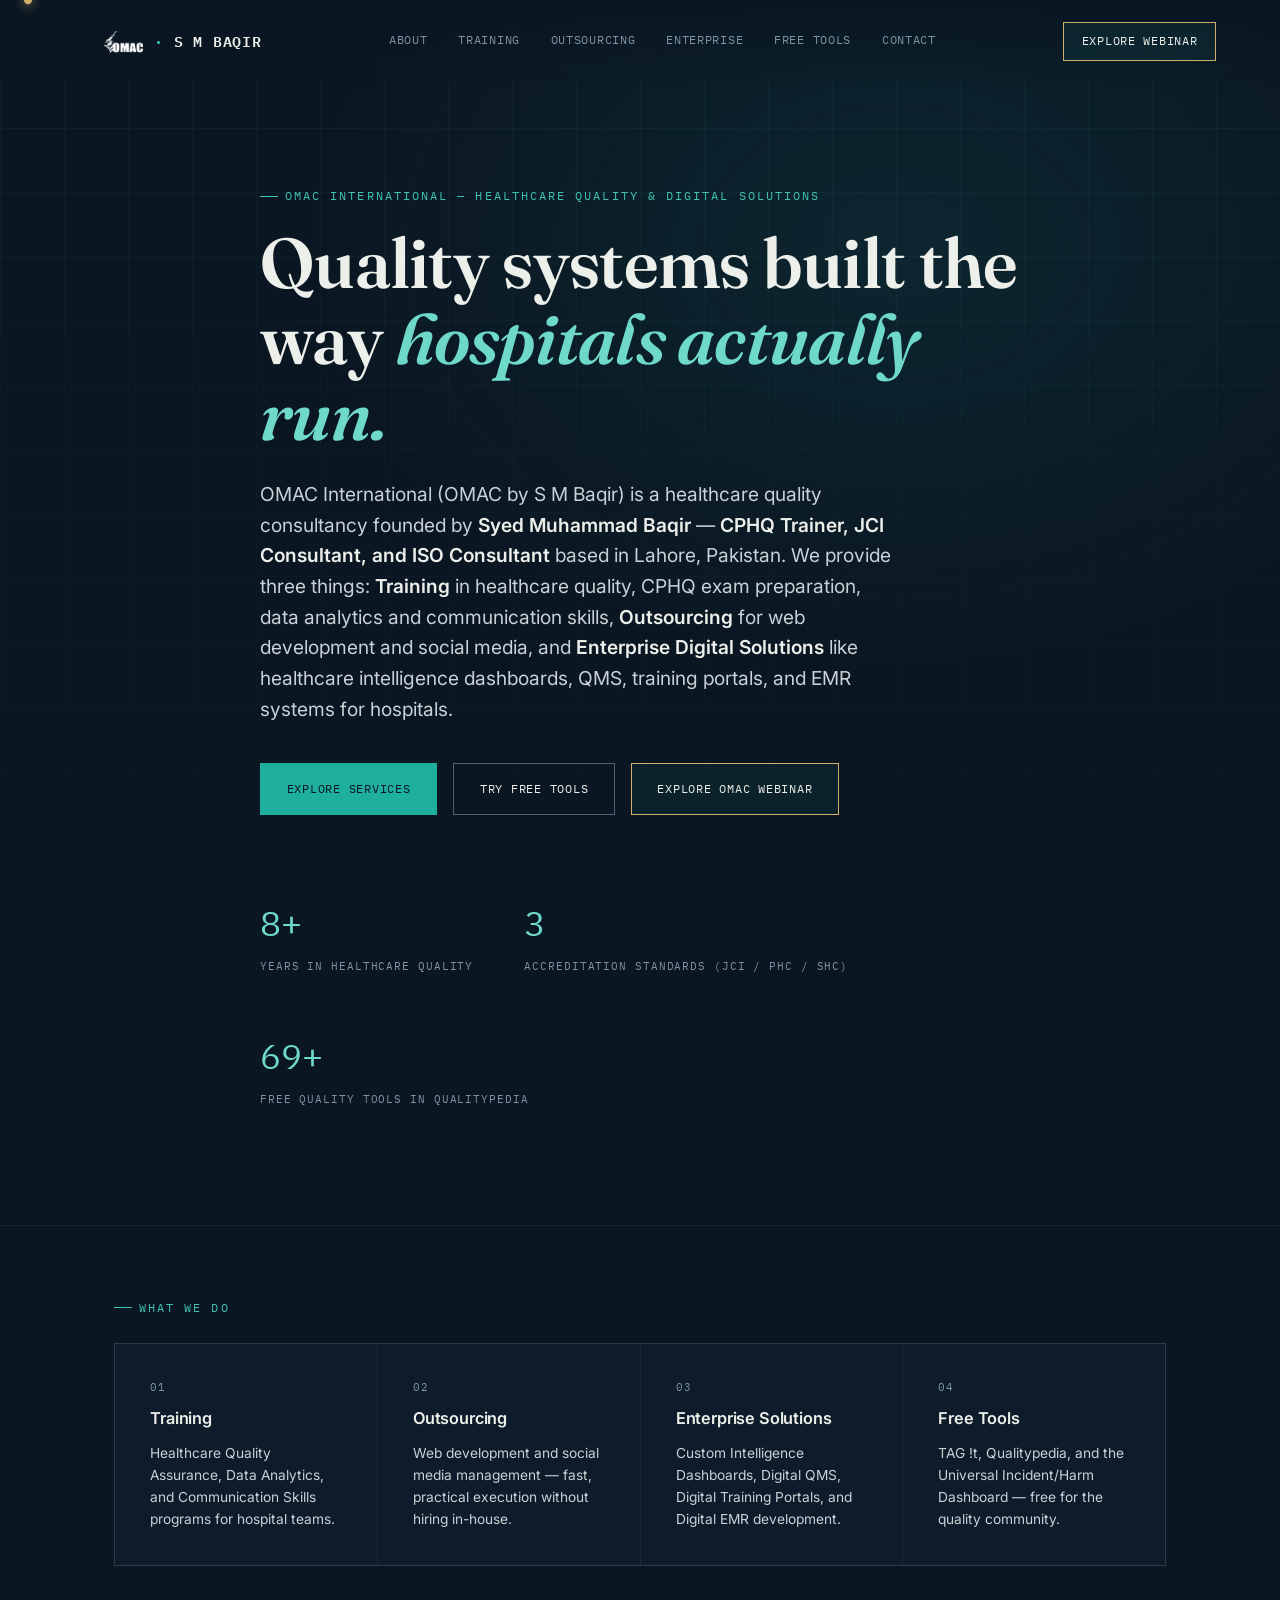
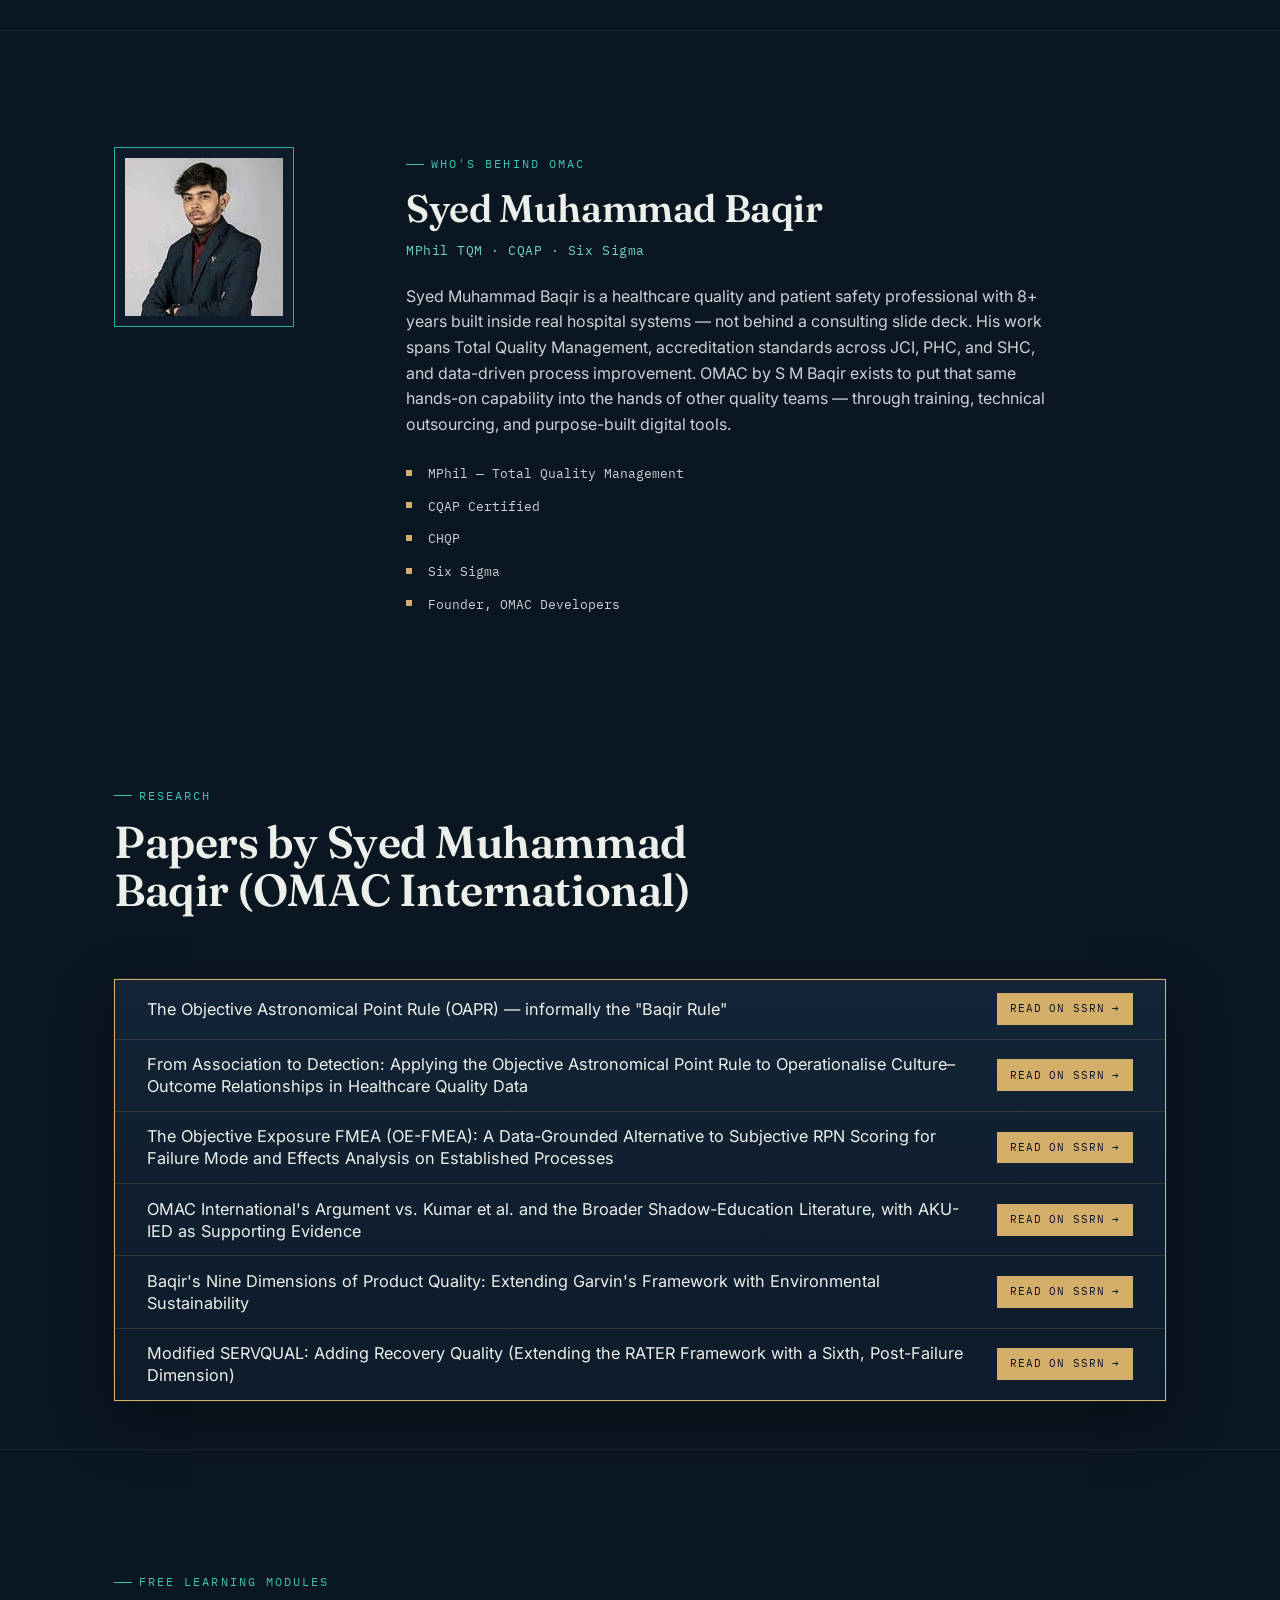
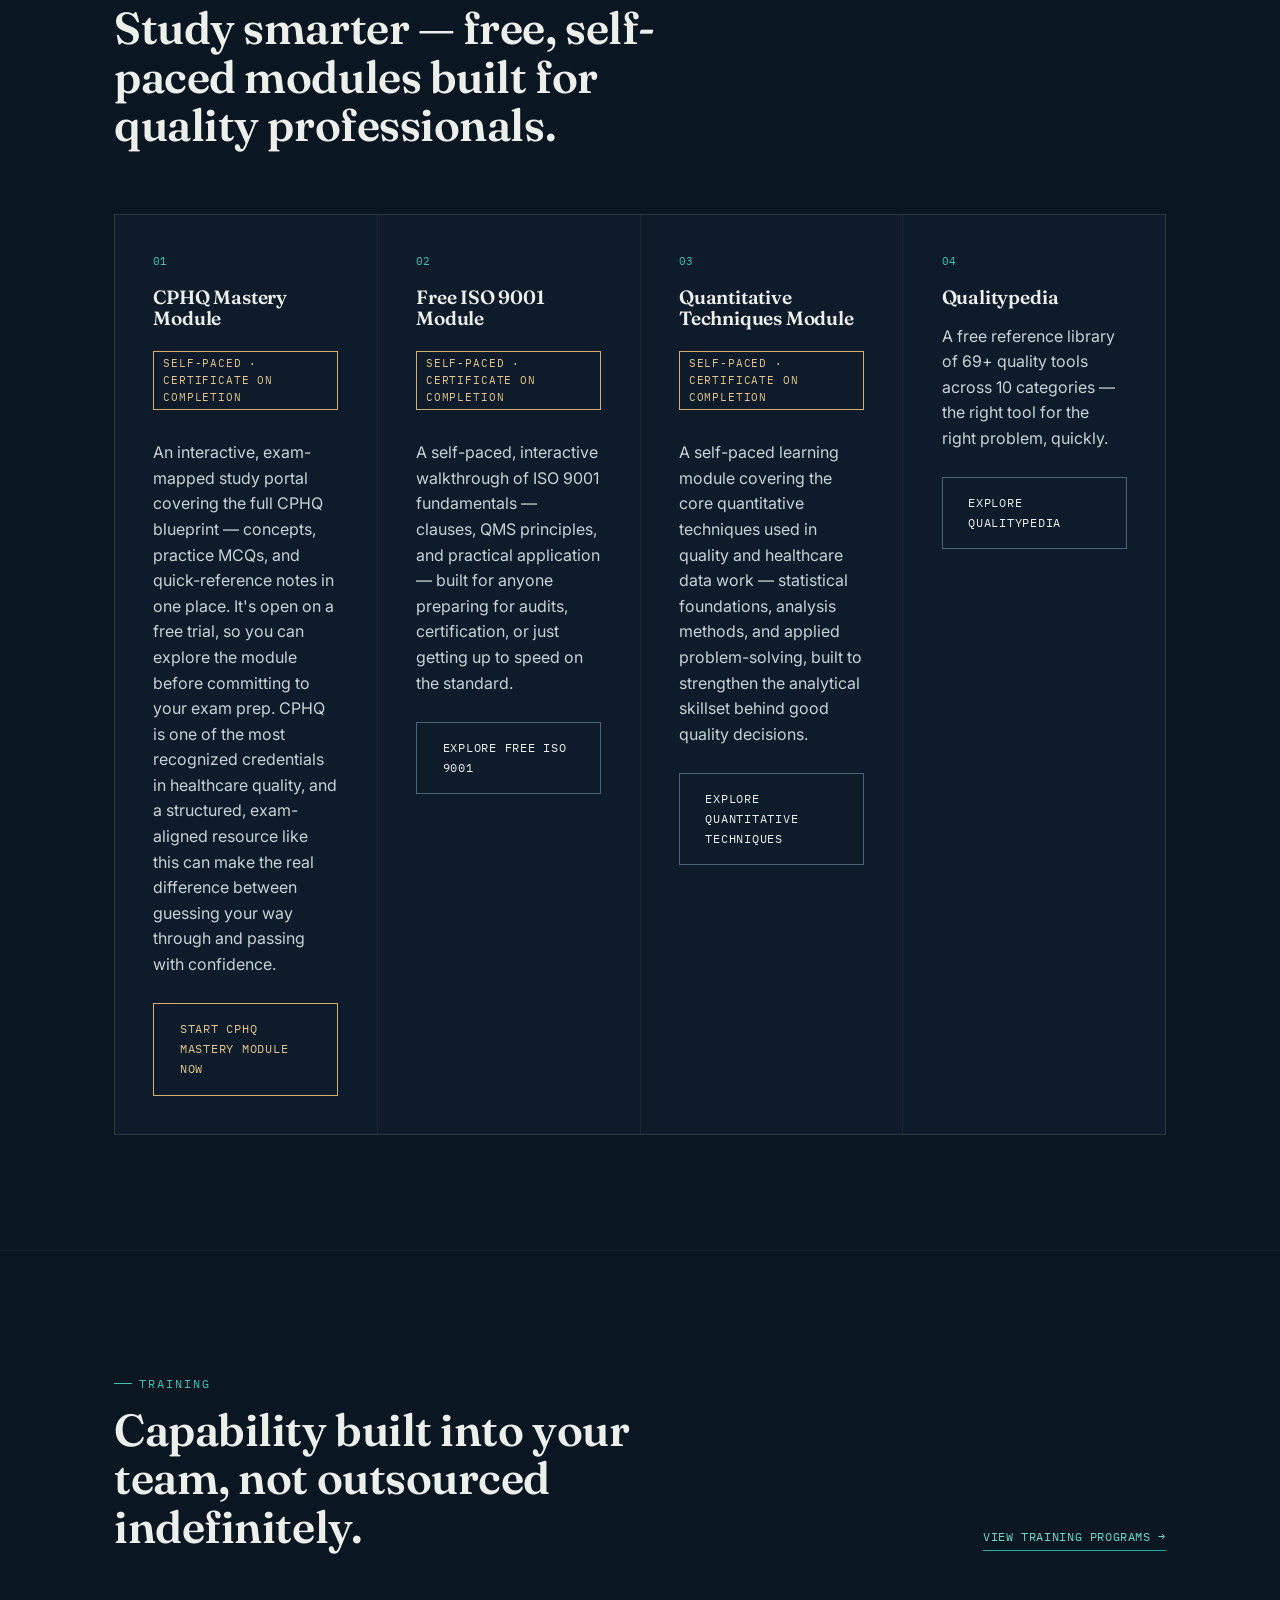
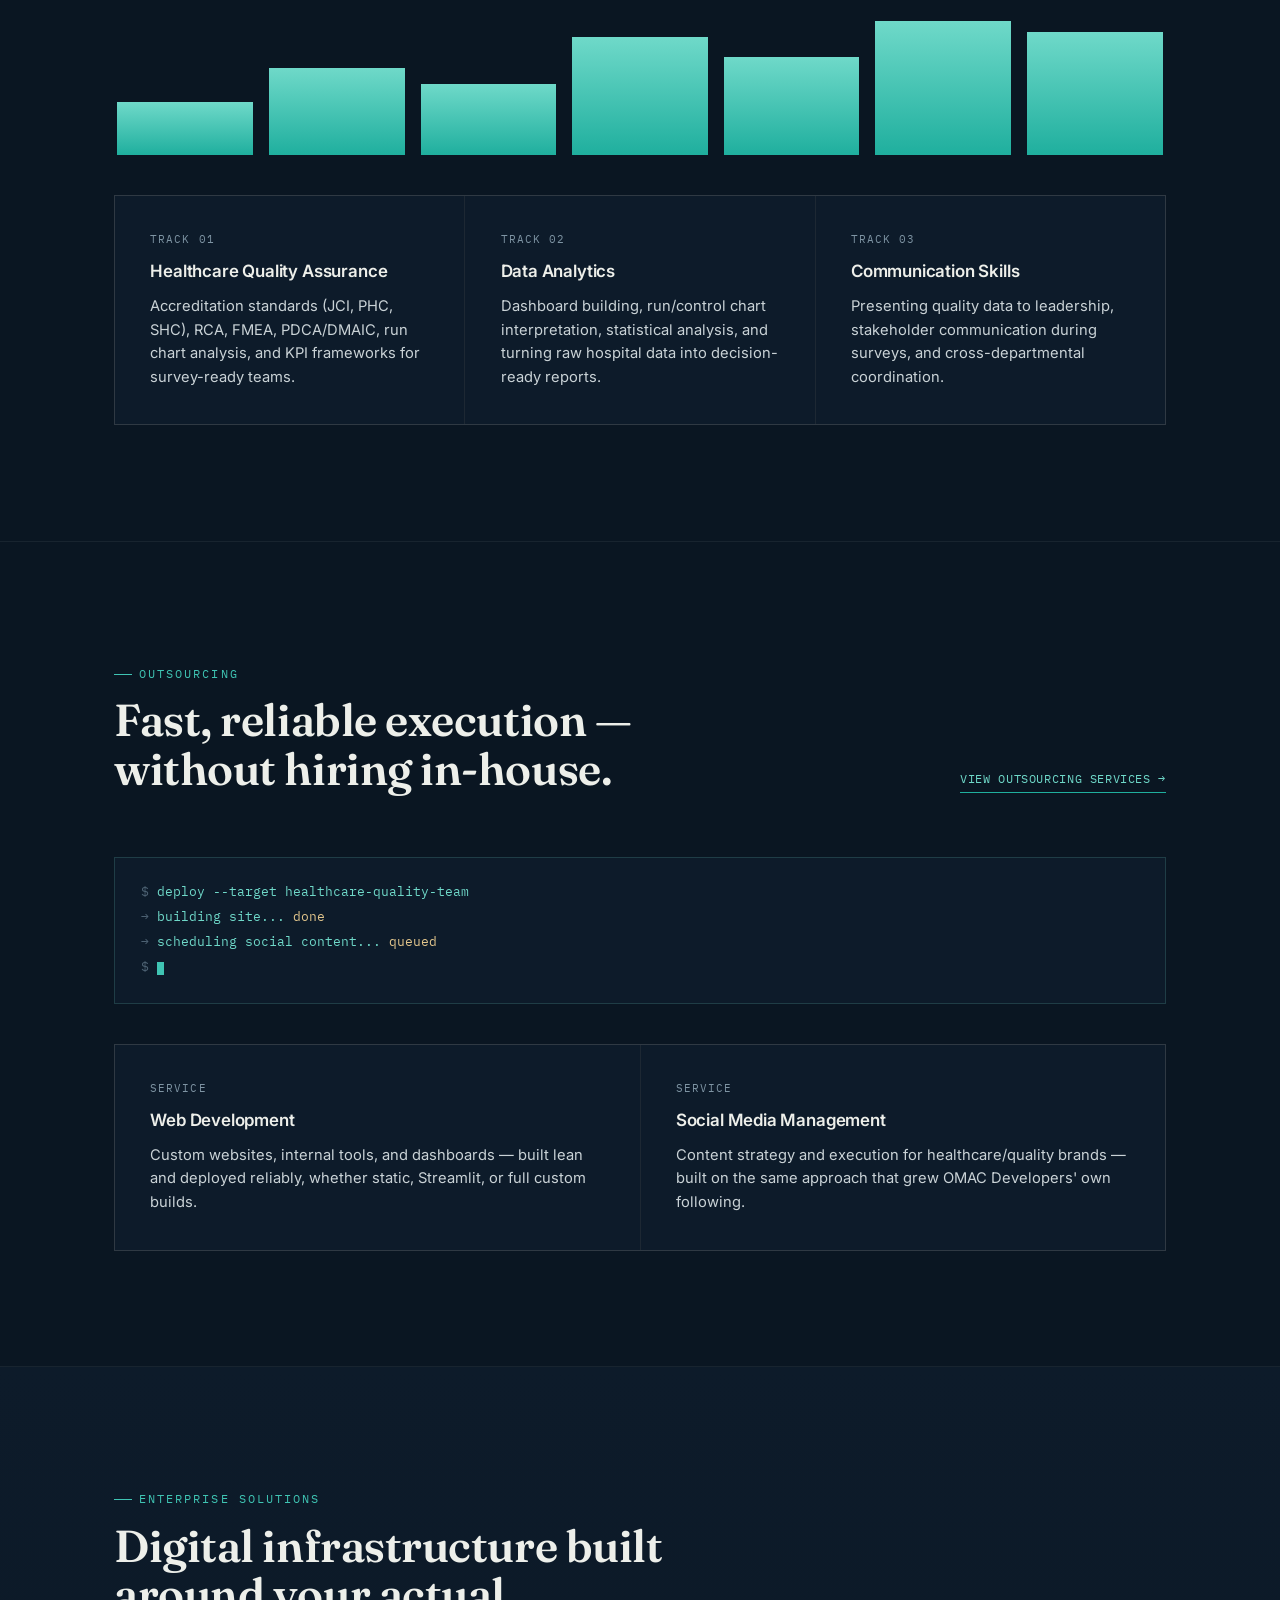
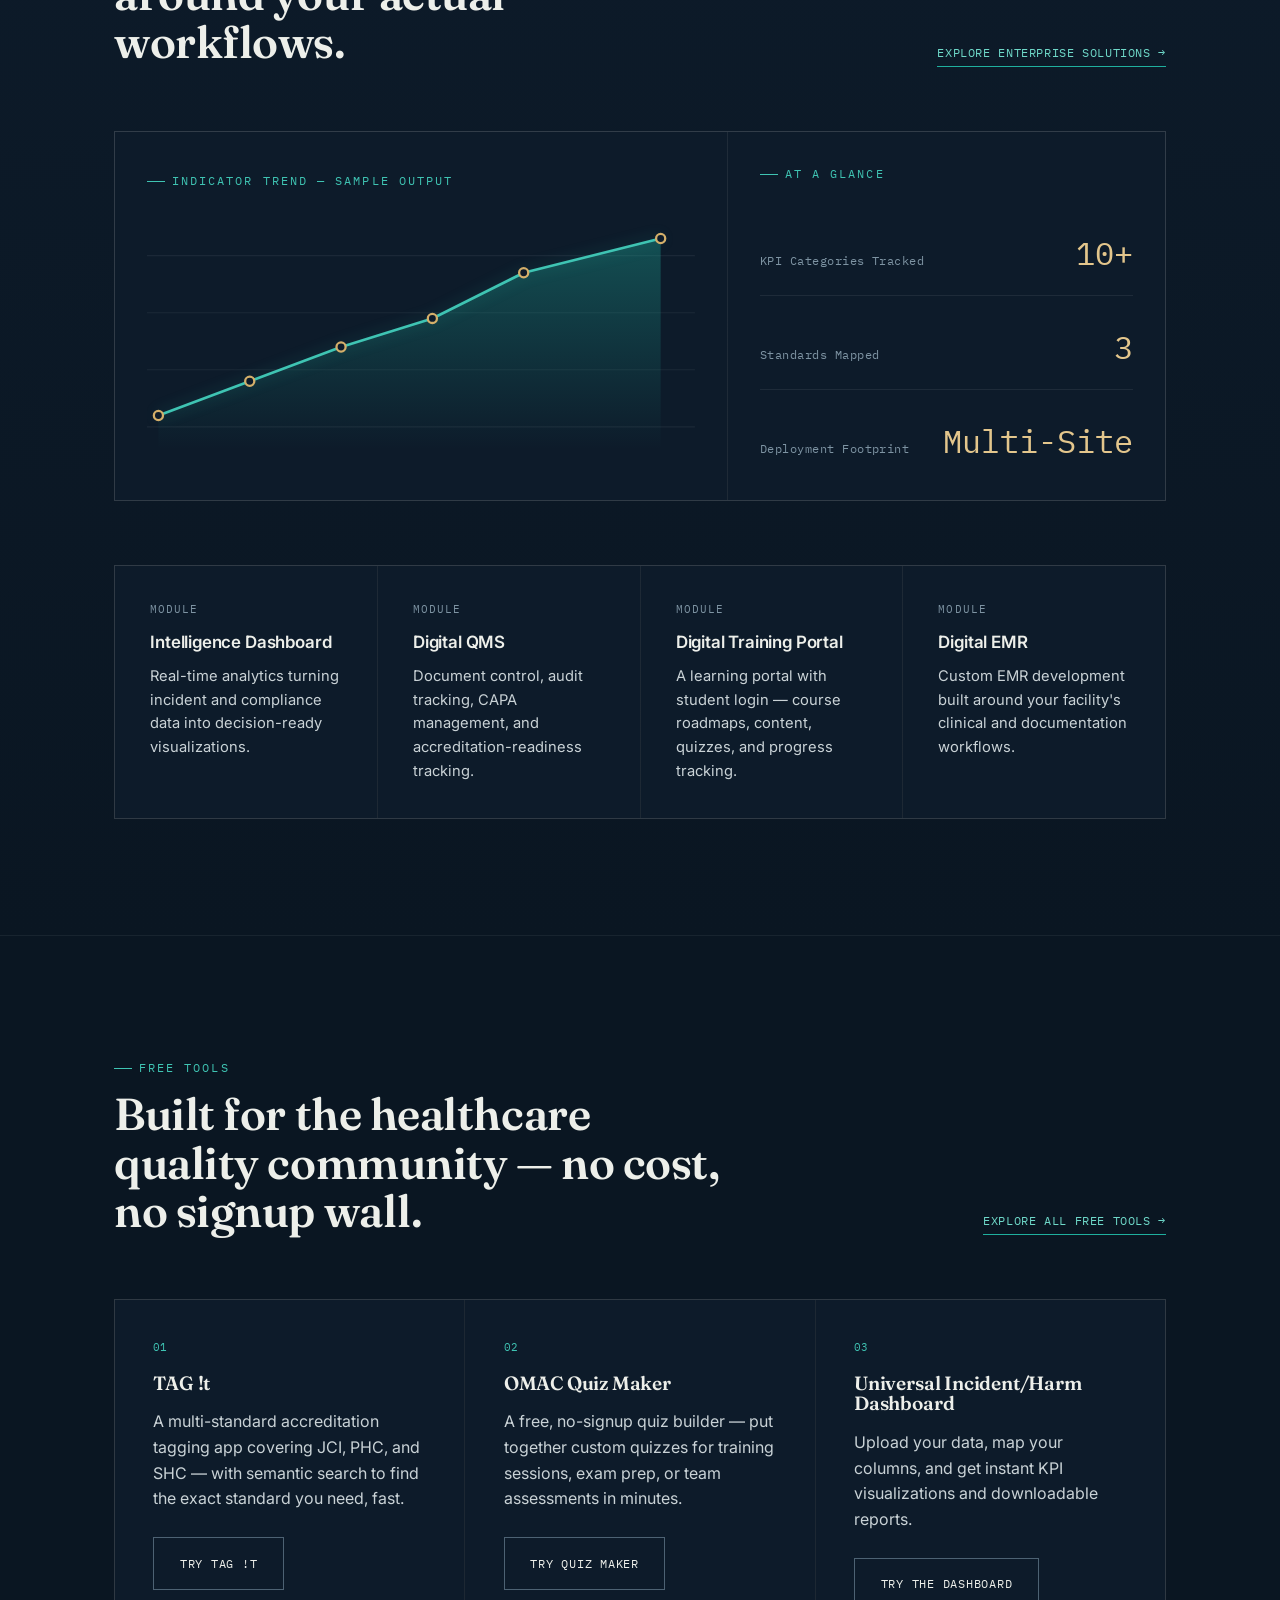
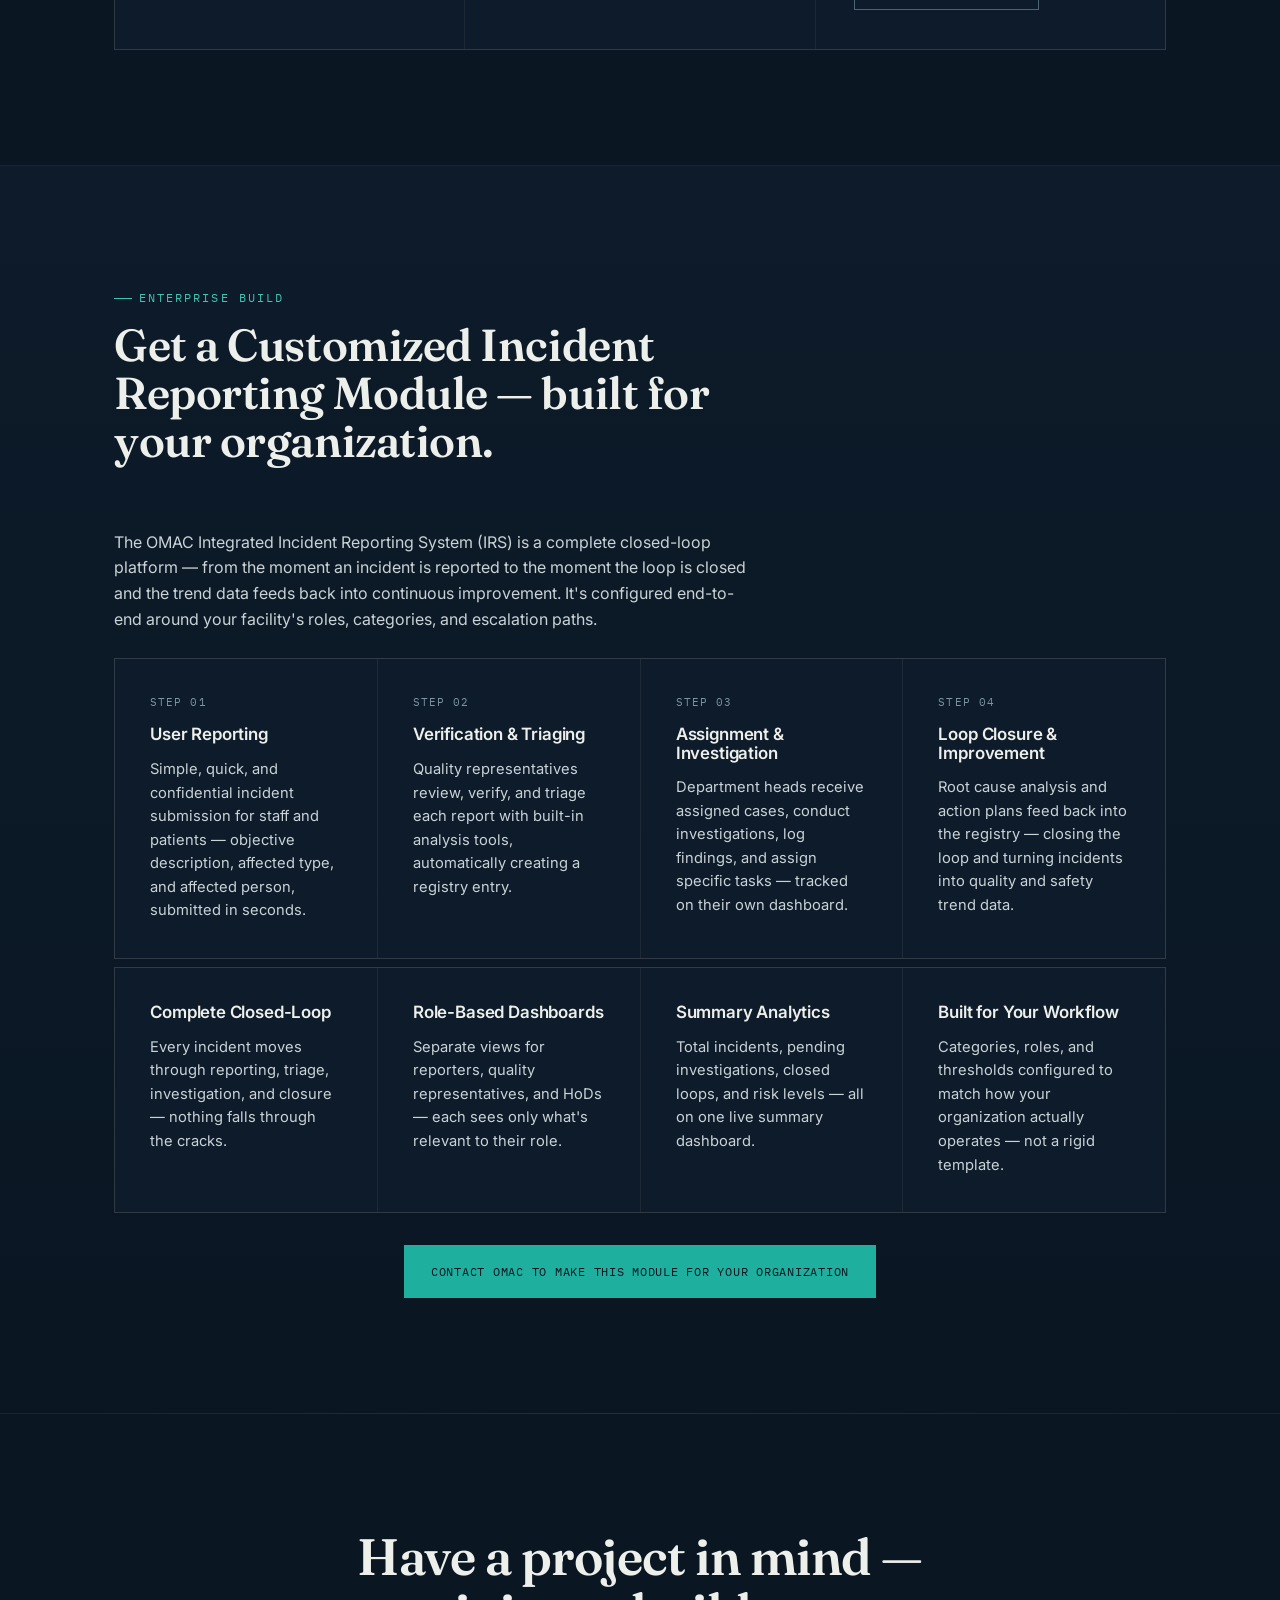
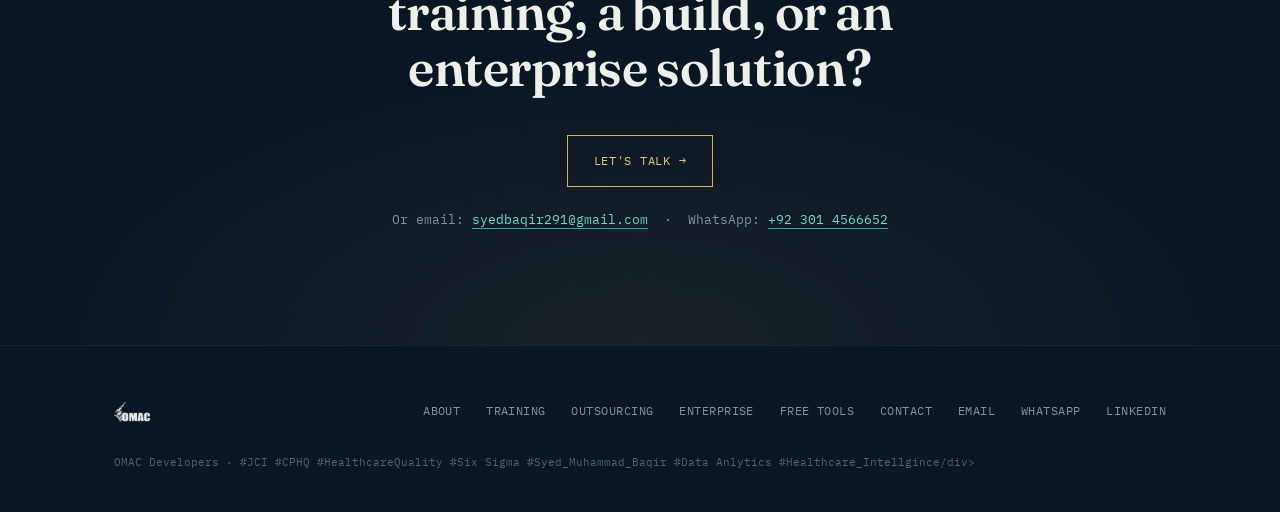
==== index.html @ 8089cbe7 "Update index.html" ====
<!DOCTYPE html>
<html lang="en">
<head>
<meta charset="UTF-8">
<meta name="viewport" content="width=device-width, initial-scale=1.0">
<meta name="google-site-verification" content="9HjMdCQ9c2Z-t8X8EDNnJsRTLXKoxswh-LZ-U27pYJo" />
<meta name="msvalidate.01" content="EC8A3DC12270B2D11F73D232D1E9F7B7" />
<title>S M Baqir | CPHQ Trainer, JCI &amp; ISO Consultant — OMAC</title>
<meta name="description" content="S M Baqir — CPHQ Trainer, JCI &amp; ISO Consultant based in Lahore, Pakistan. Founder of OMAC International: quality training, dashboards &amp; digital solutions.">
<meta name="keywords" content="S M Baqir, Syed Muhammad Baqir, Syed Muhammad Baqir Quality, Baqir, OMAC, OMAC International, OMAC International Pakistan, OMAC by S M Baqir, OMAC By Baqir, Quality guru Pakistan, healthcare intelligence, healthcare quality Pakistan, Total Quality Management, TQM, CQAP, CPHQ, CPHQ Trainer, CPHQ Trainer Pakistan, Six Sigma Black Belt, PIQC, JCI Consultant, JCI accreditation trainer, ISO Consultant, ISO 9001 consultant Pakistan, healthcare quality trainer, healthcare intelligence dashboard, quality consultant Lahore, OMAC Developers, Baqir's Rule, Baqir Rule, Objective Astronomical Point Rule, OAPR, Run Chart Astronomical Point Rule, Healthcare Quality Research Paper, Quality Improvement Invention, Statistical Process Control Innovation, Tukey IQR Boxplot Run Chart, SSRN Baqir, Healthcare Quality Researcher Pakistan">
<meta name="author" content="Syed Muhammad Baqir">
<link rel="canonical" href="https://syedbaqir291-debug.github.io/OMAC/">

<link rel="icon" type="image/png" sizes="32x32" href="assets/images/favicon-32.png">
<link rel="icon" type="image/png" sizes="16x16" href="assets/images/favicon-16.png">
<link rel="apple-touch-icon" sizes="180x180" href="assets/images/favicon-180.png">

<!-- Open Graph -->
<meta property="og:type" content="profile">
<meta property="og:title" content="S M Baqir | CPHQ Trainer, JCI & ISO Consultant — OMAC International Pakistan">
<meta property="og:description" content="Syed Muhammad Baqir — CPHQ Trainer, JCI Consultant, ISO Consultant. Founder of OMAC International / OMAC by S M Baqir. MPhil TQM, CQAP, Six Sigma Black Belt. Healthcare quality training, intelligence dashboards, outsourcing, and enterprise digital solutions.">
<meta property="og:url" content="https://syedbaqir291-debug.github.io/OMAC/">
<meta property="og:site_name" content="OMAC by S M Baqir">
<meta property="og:image" content="https://syedbaqir291-debug.github.io/OMAC/assets/images/og-cover.jpg">

<!-- Twitter -->
<meta name="twitter:card" content="summary_large_image">
<meta name="twitter:title" content="S M Baqir | CPHQ Trainer, JCI & ISO Consultant — OMAC International Pakistan">
<meta name="twitter:description" content="Syed Muhammad Baqir — CPHQ Trainer, JCI Consultant, ISO Consultant, MPhil TQM, CQAP, Six Sigma Black Belt.">
<meta name="twitter:image" content="https://syedbaqir291-debug.github.io/OMAC/assets/images/og-cover.jpg">

<link rel="preconnect" href="https://fonts.googleapis.com">
<link rel="preconnect" href="https://fonts.gstatic.com" crossorigin>
<link href="https://fonts.googleapis.com/css2?family=Fraunces:ital,opsz,wght@0,9..144,400;0,9..144,500;0,9..144,600;1,9..144,500&family=Inter:wght@400;500;600&family=IBM+Plex+Mono:wght@400;500;600&display=swap" rel="stylesheet">
<link rel="stylesheet" href="assets/css/style.css">

<style>
@keyframes omacBlink {
  0%, 100% { opacity: 1; box-shadow: 0 0 0 0 rgba(31,175,158,0.55); }
  50% { opacity: 0.6; box-shadow: 0 0 0 12px rgba(31,175,158,0); }
}
.btn-blink { animation: omacBlink 1.3s ease-in-out infinite; }

/* ---------- Nav Webinar CTA (glow + blink neon) ---------- */
.nav-cta-neon {
  position: relative;
  color: var(--paper-100);
  border: 1px solid var(--gold-400);
  background: rgba(31,175,158,0.08);
  animation: navNeonPulse 1.6s ease-in-out infinite;
}
@keyframes navNeonPulse {
  0%, 100% {
    box-shadow:
      0 0 4px rgba(111,217,201,0.8),
      0 0 10px rgba(63,196,179,0.7),
      0 0 20px rgba(31,175,158,0.55),
      0 0 34px rgba(31,175,158,0.35);
    opacity: 1;
    border-color: var(--gold-400);
  }
  50% {
    box-shadow:
      0 0 2px rgba(111,217,201,0.4),
      0 0 6px rgba(63,196,179,0.35),
      0 0 12px rgba(31,175,158,0.25),
      0 0 18px rgba(31,175,158,0.15);
    opacity: 0.75;
    border-color: var(--gold-300);
  }
}

/* ---------- Research Paper box ---------- */
.research-panel {
  padding: clamp(2rem, 4vw, 3rem) 0;
}
.research-grid {
  display: grid;
  grid-template-columns: repeat(2, 1fr);
  gap: clamp(1.2rem, 3vw, 2rem);
  align-items: stretch;
}
@media (max-width: 860px) {
  .research-grid {
    grid-template-columns: 1fr;
  }
}
.research-box {
  position: relative;
  border: 1px solid var(--gold-400);
  background: linear-gradient(180deg, var(--navy-800), var(--navy-900));
  padding: clamp(1.8rem, 4vw, 2.8rem);
  box-shadow: 0 0 0 1px rgba(212,175,106,0.08), 0 20px 50px rgba(0,0,0,0.35);
  display: flex;
  flex-direction: column;
}
.research-box .btn {
  margin-top: auto;
  align-self: flex-start;
}
.research-tag {
  display: inline-block;
  font-family: var(--font-mono);
  font-size: 0.68rem;
  letter-spacing: 0.12em;
  text-transform: uppercase;
  color: var(--navy-950);
  background: var(--gold-400);
  padding: 0.3rem 0.7rem;
  margin-bottom: 1rem;
}
.research-heading {
  font-family: var(--font-display);
  font-size: clamp(1.25rem, 2.6vw, 1.65rem);
  color: var(--paper-100);
  margin-bottom: 0.6rem;
  animation: neonFlicker 3.6s ease-in-out infinite;
  text-shadow:
    0 0 4px rgba(111,217,201,0.75),
    0 0 11px rgba(63,196,179,0.65),
    0 0 22px rgba(31,175,158,0.5),
    0 0 40px rgba(31,175,158,0.3);
}
@keyframes neonFlicker {
  0%, 100% {
    text-shadow:
      0 0 4px rgba(111,217,201,0.75),
      0 0 11px rgba(63,196,179,0.65),
      0 0 22px rgba(31,175,158,0.5),
      0 0 40px rgba(31,175,158,0.3);
  }
  50% {
    text-shadow:
      0 0 6px rgba(111,217,201,0.95),
      0 0 16px rgba(63,196,179,0.85),
      0 0 30px rgba(31,175,158,0.65),
      0 0 55px rgba(31,175,158,0.4);
  }
}
.research-paper-title {
  font-size: clamp(1.05rem, 2.2vw, 1.3rem);
  color: var(--gold-300);
  margin-bottom: 0.3rem;
}
.research-paper-subtitle {
  font-family: var(--font-mono);
  font-size: 0.78rem;
  color: var(--slate-400);
  letter-spacing: 0.03em;
  margin-bottom: 1rem;
}
.research-abstract {
  max-width: 720px;
  margin-bottom: 1.6rem;
  color: var(--paper-200);
}
@keyframes pulseGold {
  0%, 100% { box-shadow: 0 0 0 0 rgba(212,175,106,0.55); }
  50% { box-shadow: 0 0 0 16px rgba(212,175,106,0); }
}
.btn-pulse-slow { animation: pulseGold 2.6s ease-in-out infinite; }

/* ---------- Compact paper list (title + link only) ---------- */
.paper-list-wrap {
  border: 1px solid var(--gold-400);
  background: linear-gradient(180deg, var(--navy-800), var(--navy-900));
  box-shadow: 0 0 0 1px rgba(212,175,106,0.08), 0 20px 50px rgba(0,0,0,0.35);
}
.paper-list-item {
  display: flex;
  align-items: center;
  justify-content: space-between;
  gap: 1rem;
  padding: 0.85rem clamp(1.2rem, 3vw, 2rem);
  border-bottom: 1px solid rgba(212,175,106,0.18);
}
.paper-list-item:last-child {
  border-bottom: none;
}
.paper-list-title {
  font-size: clamp(0.92rem, 1.6vw, 1.02rem);
  color: var(--paper-100);
  line-height: 1.35;
  margin: 0;
}
.paper-list-link {
  flex: none;
  font-family: var(--font-mono);
  font-size: 0.68rem;
  letter-spacing: 0.08em;
  text-transform: uppercase;
  color: var(--navy-950);
  background: var(--gold-400);
  padding: 0.45rem 0.8rem;
  white-space: nowrap;
  text-decoration: none;
  transition: opacity 0.15s ease;
}
.paper-list-link:hover {
  opacity: 0.85;
}
@media (max-width: 560px) {
  .paper-list-item {
    flex-direction: column;
    align-items: flex-start;
    gap: 0.6rem;
  }
  .paper-list-link {
    align-self: flex-start;
  }
}

/* ---------- Module completion badge ---------- */
.module-badge {
  display: inline-block;
  font-family: var(--font-mono);
  font-size: 0.66rem;
  letter-spacing: 0.08em;
  text-transform: uppercase;
  color: var(--gold-300);
  border: 1px solid var(--gold-400);
  padding: 0.2rem 0.55rem;
  margin: 0.4rem 0 0.9rem;
}
</style>

<script type="application/ld+json">
{
  "@context": "https://schema.org",
  "@graph": [
    {
      "@type": "Person",
      "@id": "https://syedbaqir291-debug.github.io/OMAC/#person",
      "name": "Syed Muhammad Baqir",
      "alternateName": ["S M Baqir", "S.M. Baqir", "SM Baqir", "Baqir"],
      "jobTitle": ["Founder, OMAC International", "CPHQ Trainer", "JCI Consultant", "ISO Consultant", "Quality and Patient Safety Coordinator"],
      "description": "CPHQ Trainer, JCI Consultant and ISO Consultant — healthcare quality and patient safety professional based in Lahore, Pakistan. MPhil TQM, CQAP, Six Sigma Black Belt. Founder of OMAC International.",
      "image": "https://syedbaqir291-debug.github.io/OMAC/assets/images/baqir-headshot.jpg",
      "url": "https://syedbaqir291-debug.github.io/OMAC/",
      "alumniOf": {
        "@type": "EducationalOrganization",
        "name": "PIQC Institute of Quality"
      },
      "knowsAbout": ["Total Quality Management", "Healthcare Quality Assurance", "Six Sigma", "CPHQ", "JCI Accreditation", "ISO 9001", "Patient Safety", "Healthcare Data Analytics", "Healthcare Intelligence Dashboards", "Healthcare Quality Training", "Quality Guru Pakistan"],
      "hasCredential": [
        { "@type": "EducationalOccupationalCredential", "name": "MPhil Total Quality Management" },
        { "@type": "EducationalOccupationalCredential", "name": "Certified Quality Assurance Professional (CQAP)" },
        { "@type": "EducationalOccupationalCredential", "name": "Six Sigma Black Belt" },
        { "@type": "EducationalOccupationalCredential", "name": "Certified Professional in Healthcare Quality (CPHQ)" }
      ],
      "sameAs": [
        "https://pk.linkedin.com/in/syed-muhammad-baqir-7b822418a",
        "https://github.com/syedbaqir291-debug",
        "https://syedbaqir291-debug.github.io/OMAC/"
      ]
    },
    {
      "@type": "ProfessionalService",
      "@id": "https://syedbaqir291-debug.github.io/OMAC/#organization",
      "name": "OMAC International",
      "alternateName": ["OMAC by S M Baqir", "OMAC by Baqir", "OMAC Developers", "OMAC Analytics"],
      "founder": { "@id": "https://syedbaqir291-debug.github.io/OMAC/#person" },
      "areaServed": "Worldwide",
      "address": {
        "@type": "PostalAddress",
        "addressLocality": "Lahore",
        "addressCountry": "PK"
      },
      "url": "https://syedbaqir291-debug.github.io/OMAC/",
      "description": "OMAC International — healthcare quality assurance training (CPHQ, JCI, ISO), data analytics and communication skills training, web development and social media outsourcing, and enterprise digital solutions for healthcare organizations. Based in Lahore, Pakistan.",
      "serviceType": ["Healthcare Quality Training", "CPHQ Exam Preparation", "JCI Accreditation Consulting", "ISO 9001 Consulting", "Data Analytics Training", "Web Development", "Social Media Management", "Healthcare Digital Solutions", "Healthcare Intelligence Dashboards"]
    },
    {
      "@type": "ScholarlyArticle",
      "@id": "https://syedbaqir291-debug.github.io/OMAC/#oapr-paper",
      "headline": "The Objective Astronomical Point Rule (OAPR): A Boxplot-Based Criterion for Astronomical Point Detection in Run Charts",
      "alternateName": ["Baqir's Rule", "Baqir Rule", "OAPR"],
      "author": { "@id": "https://syedbaqir291-debug.github.io/OMAC/#person" },
      "creator": { "@id": "https://syedbaqir291-debug.github.io/OMAC/#person" },
      "publisher": { "@id": "https://syedbaqir291-debug.github.io/OMAC/#organization" },
      "about": ["Run Chart Analysis", "Statistical Process Control", "Healthcare Quality Improvement", "Astronomical Data Point Rule", "Tukey IQR Method", "Boxplot Outlier Detection"],
      "keywords": "Baqir's Rule, Objective Astronomical Point Rule, OAPR, run chart, astronomical point, boxplot, Tukey IQR, statistical process control, healthcare quality improvement",
      "url": "https://papers.ssrn.com/sol3/papers.cfm?abstract_id=7117822",
      "sameAs": "https://papers.ssrn.com/sol3/papers.cfm?abstract_id=7117822",
      "isPartOf": { "@type": "Periodical", "name": "SSRN Electronic Journal" }
    }
  ]
}
</script>
</head>
<body>

<div class="vital-line-wrap" aria-hidden="true">
  <svg viewBox="0 0 56 840" preserveAspectRatio="none">
    <path id="vitalPath" d="M28,0 L28,40 L20,55 L36,70 L24,85 L28,100 L28,140
      L28,180 L20,195 L36,210 L24,225 L28,240 L28,280
      L28,320 L20,335 L36,350 L24,365 L28,380 L28,420
      L28,460 L20,475 L36,490 L24,505 L28,520 L28,560
      L28,600 L20,615 L36,630 L24,645 L28,660 L28,700
      L28,740 L20,755 L36,770 L24,785 L28,800 L28,840" />
    <circle id="vitalDot" class="vital-dot" r="4" cx="28" cy="0"></circle>
  </svg>
</div>

<header class="nav">
  <a href="#home" class="nav-logo">
    <img src="assets/images/logo-light.png" alt="OMAC by S M Baqir" class="nav-logo-img">
    <span class="nav-logo-divider">·</span>
    <span>S M BAQIR</span>
  </a>
  <nav class="nav-links" id="navLinks">
    <a href="#about-teaser">About</a>
    <a href="#training">Training</a>
    <a href="#outsourcing">Outsourcing</a>
    <a href="#enterprise">Enterprise</a>
    <a href="#free-tools">Free Tools</a>
    <a href="#contact-teaser">Contact</a>
  </nav>
  <button class="nav-toggle" aria-label="Toggle navigation">MENU</button>
  <a href="https://omac-webinar.vercel.app/" target="_blank" rel="noopener" class="nav-cta nav-cta-neon">Explore Webinar</a>
</header>

<main>

  <!-- ============ HERO ============ -->
  <section class="hero" id="home" data-blip>
    <div class="hero-grid" aria-hidden="true"></div>
    <div class="wrap">
      <div class="hero-content">
        <span class="eyebrow" id="omac" style="scroll-margin-top: 90px;" data-reveal>OMAC International — Healthcare Quality &amp; Digital Solutions</span>
        <h1 data-reveal data-reveal-delay="1">Quality systems built the way <em>hospitals actually run.</em></h1>
        <p class="hero-sub" data-reveal data-reveal-delay="2">OMAC International (OMAC by S M Baqir) is a healthcare quality consultancy founded by <strong>Syed Muhammad Baqir</strong> — <strong>CPHQ Trainer, JCI Consultant, and ISO Consultant</strong> based in Lahore, Pakistan. We provide three things: <strong>Training</strong> in healthcare quality, CPHQ exam preparation, data analytics and communication skills, <strong>Outsourcing</strong> for web development and social media, and <strong>Enterprise Digital Solutions</strong> like healthcare intelligence dashboards, QMS, training portals, and EMR systems for hospitals.</p>
        <div class="hero-actions" id="webinar" style="scroll-margin-top: 90px;" data-reveal data-reveal-delay="3">
          <a href="#training" class="btn btn-primary">Explore Services</a>
          <a href="#free-tools" class="btn btn-ghost">Try Free Tools</a>
          <a href="https://omac-webinar.vercel.app/" target="_blank" rel="noopener" class="btn btn-gold nav-cta-neon">Explore OMAC Webinar</a>
        </div>

        <div class="hero-stats">
          <div class="hero-stat">
            <span class="num"><span data-count="8" data-suffix="+">0</span></span>
            <span class="label">Years in Healthcare Quality</span>
          </div>
          <div class="hero-stat">
            <span class="num"><span data-count="3" data-suffix="">0</span></span>
            <span class="label">Accreditation Standards (JCI / PHC / SHC)</span>
          </div>
          <div class="hero-stat">
            <span class="num"><span data-count="69" data-suffix="+">0</span></span>
            <span class="label">Free Quality Tools in Qualitypedia</span>
          </div>
        </div>
      </div>
    </div>
  </section>

  <!-- ============ SERVICES SNAPSHOT ============ -->
  <section class="snapshot-panel" id="snapshot" data-blip>
    <div class="wrap">
      <span class="eyebrow" data-reveal>What We Do</span>
      <div class="card-grid cols-4" data-reveal data-reveal-delay="1">
        <div class="lab-card">
          <span class="tag">01</span>
          <h3>Training</h3>
          <p>Healthcare Quality Assurance, Data Analytics, and Communication Skills programs for hospital teams.</p>
        </div>
        <div class="lab-card">
          <span class="tag">02</span>
          <h3>Outsourcing</h3>
          <p>Web development and social media management — fast, practical execution without hiring in-house.</p>
        </div>
        <div class="lab-card">
          <span class="tag">03</span>
          <h3>Enterprise Solutions</h3>
          <p>Custom Intelligence Dashboards, Digital QMS, Digital Training Portals, and Digital EMR development.</p>
        </div>
        <div class="lab-card">
          <span class="tag">04</span>
          <h3>Free Tools</h3>
          <p>TAG !t, Qualitypedia, and the Universal Incident/Harm Dashboard — free for the quality community.</p>
        </div>
      </div>
    </div>
  </section>

  <!-- ============ ABOUT ============ -->
  <section class="intro-panel" id="about-teaser" data-blip>
    <div class="wrap about-grid">
      <div class="about-photo" data-reveal>
        <img src="assets/images/baqir-headshot.jpg" alt="Syed Muhammad Baqir, Founder of OMAC by S M Baqir" width="199" height="199" loading="lazy">
      </div>
      <div class="about-copy" data-reveal data-reveal-delay="1">
        <span class="eyebrow">Who's Behind OMAC</span>
        <h2 id="syed-muhammad-baqir" style="scroll-margin-top: 90px;">Syed Muhammad Baqir</h2>
        <p class="credentials-line">MPhil TQM · CQAP · Six Sigma</p>
        <p class="about-bio">Syed Muhammad Baqir is a healthcare quality and patient safety professional with 8+ years built inside real hospital systems — not behind a consulting slide deck. His work spans Total Quality Management, accreditation standards across JCI, PHC, and SHC, and data-driven process improvement. OMAC by S M Baqir exists to put that same hands-on capability into the hands of other quality teams — through training, technical outsourcing, and purpose-built digital tools.</p>
        <ul class="credential-list">
          <li>MPhil — Total Quality Management</li>
          <li>CQAP Certified</li>
          <li>CHQP </li>
          <li>Six Sigma</li>
          <li>Founder, OMAC Developers</li>
        </ul>
      </div>
    </div>
  </section>

  <!-- ============ RECENT RESEARCH PAPER ============ -->
  <section class="research-panel" id="research" data-blip>
    <div class="wrap">
      <div class="panel-head" data-reveal>
        <div>
          <span class="eyebrow">Research</span>
          <h2>Papers by Syed Muhammad Baqir (OMAC International)</h2>
        </div>
      </div>

      <div class="paper-list-wrap" data-reveal>
        <div class="paper-list-item">
          <p class="paper-list-title">The Objective Astronomical Point Rule (OAPR) — informally the "Baqir Rule"</p>
          <a href="https://papers.ssrn.com/sol3/papers.cfm?abstract_id=7117822" target="_blank" rel="noopener" class="paper-list-link">Read on SSRN →</a>
        </div>
        <div class="paper-list-item">
          <p class="paper-list-title">From Association to Detection: Applying the Objective Astronomical Point Rule to Operationalise Culture–Outcome Relationships in Healthcare Quality Data</p>
          <a href="https://papers.ssrn.com/sol3/papers.cfm?abstract_id=7196979" target="_blank" rel="noopener" class="paper-list-link">Read on SSRN →</a>
        </div>
        <div class="paper-list-item">
          <p class="paper-list-title">The Objective Exposure FMEA (OE-FMEA): A Data-Grounded Alternative to Subjective RPN Scoring for Failure Mode and Effects Analysis on Established Processes</p>
          <a href="https://papers.ssrn.com/sol3/papers.cfm?abstract_id=7171621" target="_blank" rel="noopener" class="paper-list-link">Read on SSRN →</a>
        </div>
        <div class="paper-list-item">
          <p class="paper-list-title">OMAC International's Argument vs. Kumar et al. and the Broader Shadow-Education Literature, with AKU-IED as Supporting Evidence</p>
          <a href="https://papers.ssrn.com/sol3/papers.cfm?abstract_id=7169279" target="_blank" rel="noopener" class="paper-list-link">Read on SSRN →</a>
        </div>
        <div class="paper-list-item">
          <p class="paper-list-title">Baqir's Nine Dimensions of Product Quality: Extending Garvin's Framework with Environmental Sustainability</p>
          <a href="https://papers.ssrn.com/sol3/papers.cfm?abstract_id=7178918" target="_blank" rel="noopener" class="paper-list-link">Read on SSRN →</a>
        </div>
        <div class="paper-list-item">
          <p class="paper-list-title">Modified SERVQUAL: Adding Recovery Quality (Extending the RATER Framework with a Sixth, Post-Failure Dimension)</p>
          <a href="https://papers.ssrn.com/sol3/papers.cfm?abstract_id=7179038" target="_blank" rel="noopener" class="paper-list-link">Read on SSRN →</a>
        </div>
      </div>
    </div>
  </section>

  <!-- ============ FREE LEARNING MODULES ============ -->
  <section class="service-panel" id="learning-modules" data-blip>
    <div class="wrap">
      <div class="panel-head" data-reveal>
        <div>
          <span class="eyebrow">Free Learning Modules</span>
          <h2>Study smarter — free, self-paced modules built for quality professionals.</h2>
        </div>
      </div>

      <div class="card-grid cols-4" data-reveal>
        <div class="tool-card">
          <span class="tool-index">01</span>
          <h3>CPHQ Mastery Module</h3>
          <span class="module-badge">Self-Paced · Certificate on Completion</span>
          <p>An interactive, exam-mapped study portal covering the full CPHQ blueprint — concepts, practice MCQs, and quick-reference notes in one place. It's open on a free trial, so you can explore the module before committing to your exam prep. CPHQ is one of the most recognized credentials in healthcare quality, and a structured, exam-aligned resource like this can make the real difference between guessing your way through and passing with confidence.</p>
          <a href="https://cphq-omac-notes.streamlit.app/" target="_blank" rel="noopener" class="btn btn-gold btn-blink">Start CPHQ Mastery Module Now</a>
        </div>
        <div class="tool-card">
          <span class="tool-index">02</span>
          <h3>Free ISO 9001 Module</h3>
          <span class="module-badge">Self-Paced · Certificate on Completion</span>
          <p>A self-paced, interactive walkthrough of ISO 9001 fundamentals — clauses, QMS principles, and practical application — built for anyone preparing for audits, certification, or just getting up to speed on the standard.</p>
          <a href="https://iso-9001-omac.vercel.app/" target="_blank" rel="noopener" class="btn btn-ghost">Explore Free ISO 9001</a>
        </div>
        <div class="tool-card">
          <span class="tool-index">03</span>
          <h3>Quantitative Techniques Module</h3>
          <span class="module-badge">Self-Paced · Certificate on Completion</span>
          <p>A self-paced learning module covering the core quantitative techniques used in quality and healthcare data work — statistical foundations, analysis methods, and applied problem-solving, built to strengthen the analytical skillset behind good quality decisions.</p>
          <a href="https://quantitative-techniques-omac.vercel.app/" target="_blank" rel="noopener" class="btn btn-ghost">Explore Quantitative Techniques</a>
        </div>
        <div class="tool-card">
          <span class="tool-index">04</span>
          <h3>Qualitypedia</h3>
          <p>A free reference library of 69+ quality tools across 10 categories — the right tool for the right problem, quickly.</p>
          <a href="https://syedbaqir291-debug.github.io/quality_pedia_v.1/" target="_blank" rel="noopener" class="btn btn-ghost">Explore Qualitypedia</a>
        </div>
      </div>
    </div>
  </section>

  <!-- ============ TRAINING ============ -->
  <section class="service-panel" id="training" data-blip>
    <div class="wrap">
      <div class="panel-head" data-reveal>
        <div>
          <span class="eyebrow">Training</span>
          <h2>Capability built into your team, not outsourced indefinitely.</h2>
        </div>
        <a href="training.html" class="panel-link">View Training Programs →</a>
      </div>

      <div class="bars-visual" data-reveal>
        <div class="bar" style="--h:38%"></div>
        <div class="bar" style="--h:62%"></div>
        <div class="bar" style="--h:51%"></div>
        <div class="bar" style="--h:84%"></div>
        <div class="bar" style="--h:70%"></div>
        <div class="bar" style="--h:96%"></div>
        <div class="bar" style="--h:88%"></div>
      </div>

      <div class="card-grid" data-reveal>
        <div class="lab-card">
          <span class="tag">Track 01</span>
          <h3>Healthcare Quality Assurance</h3>
          <p>Accreditation standards (JCI, PHC, SHC), RCA, FMEA, PDCA/DMAIC, run chart analysis, and KPI frameworks for survey-ready teams.</p>
        </div>
        <div class="lab-card">
          <span class="tag">Track 02</span>
          <h3>Data Analytics</h3>
          <p>Dashboard building, run/control chart interpretation, statistical analysis, and turning raw hospital data into decision-ready reports.</p>
        </div>
        <div class="lab-card">
          <span class="tag">Track 03</span>
          <h3>Communication Skills</h3>
          <p>Presenting quality data to leadership, stakeholder communication during surveys, and cross-departmental coordination.</p>
        </div>
      </div>
    </div>
  </section>

  <!-- ============ OUTSOURCING ============ -->
  <section class="service-panel" id="outsourcing" data-blip>
    <div class="wrap">
      <div class="panel-head" data-reveal>
        <div>
          <span class="eyebrow">Outsourcing</span>
          <h2>Fast, reliable execution — without hiring in-house.</h2>
        </div>
        <a href="outsourcing.html" class="panel-link">View Outsourcing Services →</a>
      </div>

      <div class="terminal-visual" data-reveal>
        <div><span class="ghost">$</span> deploy --target healthcare-quality-team</div>
        <div><span class="ghost">→</span> building site... <span style="color:var(--gold-300)">done</span></div>
        <div><span class="ghost">→</span> scheduling social content... <span style="color:var(--gold-300)">queued</span></div>
        <div><span class="ghost">$</span> <span class="cursor"></span></div>
      </div>

      <div class="card-grid cols-2" data-reveal>
        <div class="lab-card">
          <span class="tag">Service</span>
          <h3>Web Development</h3>
          <p>Custom websites, internal tools, and dashboards — built lean and deployed reliably, whether static, Streamlit, or full custom builds.</p>
        </div>
        <div class="lab-card">
          <span class="tag">Service</span>
          <h3>Social Media Management</h3>
          <p>Content strategy and execution for healthcare/quality brands — built on the same approach that grew OMAC Developers' own following.</p>
        </div>
      </div>
    </div>
  </section>

  <!-- ============ ENTERPRISE SOLUTIONS ============ -->
  <section class="service-panel dashboard-panel" id="enterprise" data-blip>
    <div class="wrap">
      <div class="panel-head" data-reveal>
        <div>
          <span class="eyebrow">Enterprise Solutions</span>
          <h2>Digital infrastructure built around your actual workflows.</h2>
        </div>
        <a href="enterprise-solutions.html" class="panel-link">Explore Enterprise Solutions →</a>
      </div>

      <div class="dashboard-visual" data-reveal>
        <div class="chart-cell">
          <span class="eyebrow">Indicator Trend — Sample Output</span>
          <svg id="chartSvg" viewBox="0 0 480 220" preserveAspectRatio="none" style="width:100%;height:auto;">
            <defs>
              <linearGradient id="chartFill" x1="0" y1="0" x2="0" y2="1">
                <stop offset="0%" stop-color="#1FAF9E" stop-opacity="0.35"/>
                <stop offset="100%" stop-color="#1FAF9E" stop-opacity="0"/>
              </linearGradient>
            </defs>
            <line class="gridline" x1="0" y1="40" x2="480" y2="40"/>
            <line class="gridline" x1="0" y1="90" x2="480" y2="90"/>
            <line class="gridline" x1="0" y1="140" x2="480" y2="140"/>
            <line class="gridline" x1="0" y1="190" x2="480" y2="190"/>
            <path class="fillarea" d="M10,180 L90,150 L170,120 L250,95 L330,55 L450,25 L450,210 L10,210 Z"/>
            <path class="line" d="M10,180 L90,150 L170,120 L250,95 L330,55 L450,25"/>
            <circle class="point" cx="10" cy="180" r="4"/>
            <circle class="point" cx="90" cy="150" r="4"/>
            <circle class="point" cx="170" cy="120" r="4"/>
            <circle class="point" cx="250" cy="95" r="4"/>
            <circle class="point" cx="330" cy="55" r="4"/>
            <circle class="point" cx="450" cy="25" r="4"/>
          </svg>
        </div>
        <div class="stats-cell">
          <span class="eyebrow">At a Glance</span>
          <div class="stat-row">
            <span class="stat-label">KPI Categories Tracked</span>
            <span class="stat-num"><span data-count="10" data-suffix="+">0</span></span>
          </div>
          <div class="stat-row">
            <span class="stat-label">Standards Mapped</span>
            <span class="stat-num"><span data-count="3" data-suffix="">0</span></span>
          </div>
          <div class="stat-row">
            <span class="stat-label">Deployment Footprint</span>
            <span class="stat-num">Multi-Site</span>
          </div>
        </div>
      </div>

      <div class="card-grid cols-4" data-reveal>
        <div class="lab-card">
          <span class="tag">Module</span>
          <h3>Intelligence Dashboard</h3>
          <p>Real-time analytics turning incident and compliance data into decision-ready visualizations.</p>
        </div>
        <div class="lab-card">
          <span class="tag">Module</span>
          <h3>Digital QMS</h3>
          <p>Document control, audit tracking, CAPA management, and accreditation-readiness tracking.</p>
        </div>
        <div class="lab-card">
          <span class="tag">Module</span>
          <h3>Digital Training Portal</h3>
          <p>A learning portal with student login — course roadmaps, content, quizzes, and progress tracking.</p>
        </div>
        <div class="lab-card">
          <span class="tag">Module</span>
          <h3>Digital EMR</h3>
          <p>Custom EMR development built around your facility's clinical and documentation workflows.</p>
        </div>
      </div>
    </div>
  </section>

  <!-- ============ FREE TOOLS ============ -->
  <section class="service-panel" id="free-tools" data-blip>
    <div class="wrap">
      <div class="panel-head" data-reveal>
        <div>
          <span class="eyebrow">Free Tools</span>
          <h2>Built for the healthcare quality community — no cost, no signup wall.</h2>
        </div>
        <a href="free-tools.html" class="panel-link">Explore All Free Tools →</a>
      </div>

      <div class="card-grid cols-3" data-reveal>
        <div class="tool-card">
          <span class="tool-index">01</span>
          <h3>TAG !t</h3>
          <p>A multi-standard accreditation tagging app covering JCI, PHC, and SHC — with semantic search to find the exact standard you need, fast.</p>
          <a href="https://tag-it-by-baqir.streamlit.app/" target="_blank" rel="noopener" class="btn btn-ghost">Try TAG !t</a>
        </div>
        <div class="tool-card">
          <span class="tool-index">02</span>
          <h3>OMAC Quiz Maker</h3>
          <p>A free, no-signup quiz builder — put together custom quizzes for training sessions, exam prep, or team assessments in minutes.</p>
          <a href="https://syedbaqir291-debug.github.io/OMAC-Quiz-Maker/#/" target="_blank" rel="noopener" class="btn btn-ghost">Try Quiz Maker</a>
        </div>
        <div class="tool-card">
          <span class="tool-index">03</span>
          <h3>Universal Incident/Harm Dashboard</h3>
          <p>Upload your data, map your columns, and get instant KPI visualizations and downloadable reports.</p>
          <a href="https://syedbaqir291-debug.github.io/Incident-Dashboard/" target="_blank" rel="noopener" class="btn btn-ghost">Try the Dashboard</a>
        </div>
      </div>
    </div>
  </section>

  <!-- ============ CUSTOM INCIDENT REPORTING MODULE ============ -->
  <section class="service-panel dashboard-panel" id="custom-irs" data-blip>
    <div class="wrap">
      <div class="panel-head" data-reveal>
        <div>
          <span class="eyebrow">Enterprise Build</span>
          <h2>Get a Customized Incident Reporting Module — built for your organization.</h2>
        </div>
      </div>

      <p class="about-bio" data-reveal>The OMAC Integrated Incident Reporting System (IRS) is a complete closed-loop platform — from the moment an incident is reported to the moment the loop is closed and the trend data feeds back into continuous improvement. It's configured end-to-end around your facility's roles, categories, and escalation paths.</p>

      <div class="card-grid cols-4" data-reveal>
        <div class="lab-card">
          <span class="tag">Step 01</span>
          <h3>User Reporting</h3>
          <p>Simple, quick, and confidential incident submission for staff and patients — objective description, affected type, and affected person, submitted in seconds.</p>
        </div>
        <div class="lab-card">
          <span class="tag">Step 02</span>
          <h3>Verification &amp; Triaging</h3>
          <p>Quality representatives review, verify, and triage each report with built-in analysis tools, automatically creating a registry entry.</p>
        </div>
        <div class="lab-card">
          <span class="tag">Step 03</span>
          <h3>Assignment &amp; Investigation</h3>
          <p>Department heads receive assigned cases, conduct investigations, log findings, and assign specific tasks — tracked on their own dashboard.</p>
        </div>
        <div class="lab-card">
          <span class="tag">Step 04</span>
          <h3>Loop Closure &amp; Improvement</h3>
          <p>Root cause analysis and action plans feed back into the registry — closing the loop and turning incidents into quality and safety trend data.</p>
        </div>
      </div>

      <div class="card-grid cols-4" data-reveal style="margin-top:0.5rem;">
        <div class="lab-card">
          <h3>Complete Closed-Loop</h3>
          <p>Every incident moves through reporting, triage, investigation, and closure — nothing falls through the cracks.</p>
        </div>
        <div class="lab-card">
          <h3>Role-Based Dashboards</h3>
          <p>Separate views for reporters, quality representatives, and HoDs — each sees only what's relevant to their role.</p>
        </div>
        <div class="lab-card">
          <h3>Summary Analytics</h3>
          <p>Total incidents, pending investigations, closed loops, and risk levels — all on one live summary dashboard.</p>
        </div>
        <div class="lab-card">
          <h3>Built for Your Workflow</h3>
          <p>Categories, roles, and thresholds configured to match how your organization actually operates — not a rigid template.</p>
        </div>
      </div>

      <div style="text-align:center; margin-top:2rem;" data-reveal>
        <a href="https://wa.me/923014566652?text=Hi%2C%20I%27m%20interested%20in%20getting%20a%20Customized%20Incident%20Reporting%20Module%20for%20my%20organization." target="_blank" rel="noopener" class="btn btn-primary">Contact OMAC to Make This Module for Your Organization</a>
      </div>
    </div>
  </section>

  <!-- ============ FINAL CTA ============ -->
  <section class="cta-final" id="contact-teaser" data-blip>
    <div class="wrap">
      <h2 data-reveal>Have a project in mind — training, a build, or an enterprise solution?</h2>
      <a href="mailto:syedbaqir291@gmail.com?subject=Let%27s%20talk%20-%20OMAC%20project" class="btn btn-gold" data-reveal data-reveal-delay="1">Let's Talk →</a>
      <p class="cta-fallback" data-reveal data-reveal-delay="2">Or email: <a href="mailto:syedbaqir291@gmail.com">syedbaqir291@gmail.com</a> &nbsp;·&nbsp; WhatsApp: <a href="https://wa.me/923014566652" target="_blank" rel="noopener">+92 301 4566652</a></p>
    </div>
  </section>

</main>

<footer>
  <div class="wrap">
    <div class="footer-grid">
      <div class="footer-logo">
        <img src="assets/images/logo-light.png" alt="OMAC by S M Baqir" class="footer-logo-img">
      </div>
      <div class="footer-links">
        <a href="#about-teaser">About</a>
        <a href="#training">Training</a>
        <a href="#outsourcing">Outsourcing</a>
        <a href="#enterprise">Enterprise</a>
        <a href="#free-tools">Free Tools</a>
        <a href="contact.html">Contact</a>
        <a href="mailto:syedbaqir291@gmail.com">Email</a>
        <a href="https://wa.me/923014566652" target="_blank" rel="noopener">WhatsApp</a>
        <a href="https://pk.linkedin.com/in/syed-muhammad-baqir-7b822418a" target="_blank" rel="noopener">LinkedIn</a>
      </div>
    </div>
    <div class="footer-meta">OMAC Developers · #JCI #CPHQ #HealthcareQuality #Six Sigma #Syed_Muhammad_Baqir #Data Anlytics #Healthcare_Intellgince/div>
  </div>
</footer>

<script src="assets/js/script.js"></script>
</body>
</html>
---- assets/css/style.css ----
/* ============================================================
   OMAC by S M Baqir — Design System
   Navy / Teal / Gold · Fraunces / Inter / IBM Plex Mono
   ============================================================ */

:root {
  /* Color tokens */
  --navy-950: #0A1622;
  --navy-900: #0D1B2A;
  --navy-800: #122436;
  --navy-700: #18304A;
  --teal-500: #1FAF9E;
  --teal-400: #3FC4B3;
  --teal-300: #6FD9C9;
  --teal-glow: rgba(31, 175, 158, 0.35);
  --gold-400: #D4AF6A;
  --gold-300: #E3C68C;
  --paper-100: #EDEFEA;
  --paper-200: #C9D2D6;
  --slate-400: #7E94A3;
  --slate-600: #4D6273;

  /* Type */
  --font-display: 'Fraunces', Georgia, serif;
  --font-body: 'Inter', -apple-system, BlinkMacSystemFont, sans-serif;
  --font-mono: 'IBM Plex Mono', 'Courier New', monospace;

  /* Layout */
  --max-width: 1180px;
  --section-pad: clamp(4rem, 9vw, 8rem);
  --edge-pad: clamp(1.5rem, 5vw, 4rem);

  --ease-out: cubic-bezier(0.16, 1, 0.3, 1);
}

* { box-sizing: border-box; }
html { scroll-behavior: smooth; }

body {
  margin: 0;
  background: var(--navy-950);
  color: var(--paper-100);
  font-family: var(--font-body);
  font-size: 16px;
  line-height: 1.6;
  -webkit-font-smoothing: antialiased;
  overflow-x: hidden;
}

@media (prefers-reduced-motion: reduce) {
  html { scroll-behavior: auto; }
  *, *::before, *::after {
    animation-duration: 0.001ms !important;
    animation-iteration-count: 1 !important;
    transition-duration: 0.001ms !important;
    scroll-behavior: auto !important;
  }
}

h1, h2, h3, h4 {
  font-family: var(--font-display);
  font-weight: 600;
  line-height: 1.08;
  margin: 0;
  letter-spacing: -0.01em;
  color: var(--paper-100);
}

p { margin: 0; color: var(--paper-200); }

a { color: inherit; text-decoration: none; }

.eyebrow {
  font-family: var(--font-mono);
  font-size: 0.72rem;
  letter-spacing: 0.18em;
  text-transform: uppercase;
  color: var(--teal-400);
  display: inline-flex;
  align-items: center;
  gap: 0.6em;
}
.eyebrow::before {
  content: '';
  width: 18px;
  height: 1px;
  background: var(--teal-400);
}

.wrap {
  max-width: var(--max-width);
  margin: 0 auto;
  padding-left: var(--edge-pad);
  padding-right: var(--edge-pad);
}

section { position: relative; }

/* ---------- Vital Line (signature scroll element) ---------- */
.vital-line-wrap {
  position: fixed;
  left: 0;
  top: 0;
  width: 56px;
  height: 100vh;
  z-index: 60;
  pointer-events: none;
  display: flex;
  align-items: center;
  justify-content: center;
}
.vital-line-wrap svg { width: 100%; height: 100%; overflow: visible; }
#vitalPath {
  fill: none;
  stroke: var(--teal-400);
  stroke-width: 1.6;
  stroke-linecap: round;
  filter: drop-shadow(0 0 4px var(--teal-glow));
}
.vital-dot {
  fill: var(--gold-400);
  filter: drop-shadow(0 0 6px var(--gold-400));
  opacity: 0;
  transition: opacity 0.3s var(--ease-out);
}
@media (max-width: 860px) {
  .vital-line-wrap { width: 28px; }
}

/* ---------- Nav ---------- */
.nav {
  position: fixed;
  top: 0; left: 0; right: 0;
  z-index: 50;
  display: flex;
  align-items: center;
  justify-content: space-between;
  padding: 1.4rem clamp(1.5rem, 5vw, 4rem) 1.4rem calc(clamp(1.5rem, 5vw, 4rem) + 40px);
  background: linear-gradient(to bottom, rgba(10,22,34,0.92), rgba(10,22,34,0));
  backdrop-filter: blur(6px);
  transition: padding 0.3s var(--ease-out);
}
.nav-logo {
  font-family: var(--font-mono);
  font-weight: 600;
  font-size: 0.95rem;
  letter-spacing: 0.05em;
  display: flex;
  align-items: center;
  gap: 0.65rem;
}
.nav-logo-img { height: 22px; width: auto; display: block; }
.nav-logo-divider { color: var(--teal-400); }
.nav-links {
  display: flex;
  gap: clamp(1rem, 2.4vw, 2.2rem);
  font-family: var(--font-mono);
  font-size: 0.74rem;
  letter-spacing: 0.06em;
  text-transform: uppercase;
}
.nav-links a {
  color: var(--slate-400);
  transition: color 0.25s var(--ease-out);
  position: relative;
  padding-bottom: 2px;
}
.nav-links a:hover, .nav-links a:focus-visible { color: var(--teal-300); }
.nav-cta {
  font-family: var(--font-mono);
  font-size: 0.74rem;
  letter-spacing: 0.06em;
  text-transform: uppercase;
  border: 1px solid var(--teal-500);
  color: var(--teal-300);
  padding: 0.55rem 1.1rem;
  transition: background 0.25s var(--ease-out), color 0.25s var(--ease-out);
}
.nav-cta:hover { background: var(--teal-500); color: var(--navy-950); }
.nav-toggle { display: none; }

@media (max-width: 860px) {
  .nav-links { display: none; }
  .nav-toggle {
    display: block; background: none; border: none; color: var(--paper-100);
    font-family: var(--font-mono); font-size: 0.8rem; letter-spacing: 0.08em;
  }
}
@media (max-width: 600px) {
  .nav-cta { display: none; }
}

/* ---------- Buttons ---------- */
.btn {
  display: inline-flex;
  align-items: center;
  gap: 0.6rem;
  font-family: var(--font-mono);
  font-size: 0.78rem;
  letter-spacing: 0.06em;
  text-transform: uppercase;
  padding: 0.95rem 1.6rem;
  border: 1px solid transparent;
  cursor: pointer;
  transition: transform 0.25s var(--ease-out), background 0.25s var(--ease-out), color 0.25s var(--ease-out), border-color 0.25s var(--ease-out);
}
.btn-primary { background: var(--teal-500); color: var(--navy-950); }
.btn-primary:hover { background: var(--teal-300); transform: translateY(-2px); }
.btn-ghost { border-color: var(--slate-600); color: var(--paper-100); }
.btn-ghost:hover { border-color: var(--teal-400); color: var(--teal-300); transform: translateY(-2px); }
.btn-gold { border-color: var(--gold-400); color: var(--gold-300); }
.btn-gold:hover { background: var(--gold-400); color: var(--navy-950); transform: translateY(-2px); }

/* ---------- Hero ---------- */
.hero {
  min-height: 100vh;
  display: flex;
  flex-direction: column;
  justify-content: center;
  padding: calc(var(--section-pad) + 4rem) 0 var(--section-pad);
  background:
    radial-gradient(ellipse 80% 60% at 70% 20%, rgba(31,175,158,0.10), transparent 60%),
    var(--navy-950);
}
.hero-grid {
  position: absolute;
  inset: 0;
  background-image:
    linear-gradient(rgba(111,217,201,0.05) 1px, transparent 1px),
    linear-gradient(90deg, rgba(111,217,201,0.05) 1px, transparent 1px);
  background-size: 64px 64px;
  mask-image: linear-gradient(to bottom, black, transparent 85%);
  pointer-events: none;
}
.hero-content { position: relative; max-width: 760px; }
.hero h1 {
  font-size: clamp(2.4rem, 6vw, 4.4rem);
  margin: 1.2rem 0 1.6rem;
}
.hero h1 em {
  font-style: italic;
  color: var(--teal-300);
}
.hero-sub {
  font-size: clamp(1.02rem, 1.6vw, 1.2rem);
  max-width: 640px;
  margin-bottom: 2.4rem;
}
.hero-sub strong { color: var(--paper-100); font-weight: 600; }
.hero-actions { display: flex; gap: 1rem; flex-wrap: wrap; }

.hero-stats {
  display: flex;
  gap: clamp(1.5rem, 4vw, 3.5rem);
  margin-top: clamp(3rem, 7vw, 5rem);
  flex-wrap: wrap;
}
.hero-stat .num {
  font-family: var(--font-mono);
  font-size: clamp(1.6rem, 3vw, 2.2rem);
  color: var(--teal-300);
  display: block;
}
.hero-stat .label {
  font-family: var(--font-mono);
  font-size: 0.7rem;
  letter-spacing: 0.08em;
  text-transform: uppercase;
  color: var(--slate-400);
}

/* ---------- Generic reveal ---------- */
[data-reveal] {
  opacity: 0;
  transform: translateY(28px);
  transition: opacity 0.8s var(--ease-out), transform 0.8s var(--ease-out);
}
[data-reveal].in-view { opacity: 1; transform: translateY(0); }
[data-reveal-delay="1"] { transition-delay: 0.1s; }
[data-reveal-delay="2"] { transition-delay: 0.22s; }
[data-reveal-delay="3"] { transition-delay: 0.34s; }
[data-reveal-delay="4"] { transition-delay: 0.46s; }

/* ---------- Services Snapshot ---------- */
.snapshot-panel {
  padding: clamp(2.5rem, 5vw, 4rem) 0;
  border-top: 1px solid rgba(255,255,255,0.06);
}
.snapshot-panel .eyebrow { margin-bottom: 1.6rem; }
.snapshot-panel .lab-card h3 { font-size: 1.02rem; }
.snapshot-panel .lab-card p { font-size: 0.86rem; }

/* ---------- About ---------- */
.intro-panel {
  padding: var(--section-pad) 0;
  border-top: 1px solid rgba(255,255,255,0.06);
}
.about-grid {
  display: grid;
  grid-template-columns: 220px 1fr;
  gap: clamp(2rem, 6vw, 4.5rem);
  align-items: start;
}
.about-photo {
  width: 180px;
  aspect-ratio: 1 / 1;
  border: 1px solid var(--teal-500);
  padding: 10px;
  background: var(--navy-900);
}
.about-photo img {
  width: 100%;
  height: 100%;
  object-fit: cover;
  display: block;
  filter: grayscale(15%);
}
.about-copy h2 {
  font-size: clamp(1.7rem, 3.2vw, 2.4rem);
  margin-top: 0.9rem;
}
.credentials-line {
  font-family: var(--font-mono);
  font-size: 0.82rem;
  letter-spacing: 0.04em;
  color: var(--teal-300);
  margin: 0.7rem 0 1.4rem;
}
.about-bio { max-width: 640px; margin-bottom: 1.6rem; }
.credential-list {
  list-style: none;
  margin: 0;
  padding: 0;
  display: flex;
  flex-direction: column;
  gap: 0.7rem;
}
.credential-list li {
  font-family: var(--font-mono);
  font-size: 0.84rem;
  color: var(--paper-200);
  padding-left: 1.4rem;
  position: relative;
}
.credential-list li::before {
  content: '';
  position: absolute;
  left: 0; top: 0.5em;
  width: 6px; height: 6px;
  background: var(--gold-400);
}
@media (max-width: 700px) {
  .about-grid { grid-template-columns: 1fr; }
  .about-photo { width: 140px; }
}

/* ---------- Service Panels ---------- */
.service-panel {
  padding: var(--section-pad) 0;
  border-top: 1px solid rgba(255,255,255,0.06);
  overflow: hidden;
}
.panel-head {
  display: flex;
  justify-content: space-between;
  align-items: flex-end;
  gap: 2rem;
  margin-bottom: clamp(2.5rem, 6vw, 4rem);
  flex-wrap: wrap;
}
.panel-head h2 {
  font-size: clamp(1.8rem, 3.6vw, 2.8rem);
  max-width: 620px;
  margin-top: 0.8rem;
}
.panel-head .panel-link {
  font-family: var(--font-mono);
  font-size: 0.78rem;
  letter-spacing: 0.05em;
  text-transform: uppercase;
  color: var(--teal-300);
  border-bottom: 1px solid var(--teal-500);
  padding-bottom: 3px;
  white-space: nowrap;
  transition: color 0.25s var(--ease-out), border-color .25s var(--ease-out);
}
.panel-head .panel-link:hover { color: var(--gold-300); border-color: var(--gold-400); }

.card-grid {
  display: grid;
  grid-template-columns: repeat(3, 1fr);
  gap: 1px;
  background: rgba(255,255,255,0.08);
  border: 1px solid rgba(255,255,255,0.08);
}
.card-grid.cols-2 { grid-template-columns: repeat(2, 1fr); }
.card-grid.cols-4 { grid-template-columns: repeat(4, 1fr); }
@media (max-width: 900px) {
  .card-grid, .card-grid.cols-2, .card-grid.cols-4 { grid-template-columns: 1fr; }
}

.lab-card {
  background: var(--navy-900);
  padding: clamp(1.6rem, 3vw, 2.2rem);
  display: flex;
  flex-direction: column;
  gap: 0.9rem;
  transition: background 0.3s var(--ease-out);
}
.lab-card:hover { background: var(--navy-800); }
.lab-card h3 {
  font-family: var(--font-body);
  font-weight: 600;
  font-size: 1.06rem;
  color: var(--paper-100);
}
.lab-card p { font-size: 0.92rem; }
.lab-card .tag {
  font-family: var(--font-mono);
  font-size: 0.66rem;
  letter-spacing: 0.1em;
  text-transform: uppercase;
  color: var(--slate-400);
}

/* ----- Training: competency bars ----- */
.bars-visual {
  display: flex;
  align-items: flex-end;
  gap: clamp(0.5rem, 1.6vw, 1rem);
  height: 140px;
  margin-bottom: 2.5rem;
  padding: 0 0.2rem;
}
.bars-visual .bar {
  flex: 1;
  background: linear-gradient(to top, var(--teal-500), var(--teal-300));
  height: 0%;
  transition: height 1.1s var(--ease-out);
  position: relative;
}
.bars-visual.in-view .bar { height: var(--h); }

/* ----- Outsourcing: terminal motif ----- */
.terminal-visual {
  background: var(--navy-900);
  border: 1px solid rgba(111,217,201,0.18);
  padding: 1.4rem 1.6rem;
  font-family: var(--font-mono);
  font-size: 0.82rem;
  color: var(--teal-300);
  margin-bottom: 2.5rem;
  line-height: 1.9;
}
.terminal-visual .ghost { color: var(--slate-600); }
.terminal-visual .cursor {
  display: inline-block;
  width: 7px; height: 1em;
  background: var(--teal-400);
  vertical-align: text-bottom;
  animation: blink 1s steps(2) infinite;
}
@keyframes blink { 50% { opacity: 0; } }

/* ----- Enterprise / dashboard ----- */
.dashboard-panel {
  background: linear-gradient(180deg, var(--navy-900), var(--navy-950));
}
.dashboard-visual {
  display: grid;
  grid-template-columns: 1.4fr 1fr;
  gap: 1px;
  background: rgba(255,255,255,0.08);
  border: 1px solid rgba(255,255,255,0.08);
  margin-bottom: clamp(2.5rem, 6vw, 4rem);
}
@media (max-width: 860px) { .dashboard-visual { grid-template-columns: 1fr; } }
.chart-cell, .stats-cell {
  background: var(--navy-900);
  padding: clamp(1.4rem, 3vw, 2rem);
}
.chart-cell .eyebrow, .stats-cell .eyebrow { margin-bottom: 1.2rem; }
#chartSvg path.line {
  fill: none;
  stroke: var(--teal-400);
  stroke-width: 2.4;
  stroke-linecap: round;
  stroke-linejoin: round;
  filter: drop-shadow(0 0 6px var(--teal-glow));
}
#chartSvg path.fillarea { fill: url(#chartFill); opacity: 0; transition: opacity 1s ease 0.6s; }
.dashboard-visual.in-view #chartSvg path.fillarea { opacity: 1; }
#chartSvg .gridline { stroke: rgba(255,255,255,0.06); stroke-width: 1; }
#chartSvg circle.point {
  fill: var(--navy-900);
  stroke: var(--gold-400);
  stroke-width: 2;
  opacity: 0;
  transition: opacity 0.4s ease;
}
.dashboard-visual.in-view #chartSvg circle.point { opacity: 1; transition-delay: 1.1s; }

.stats-cell { display: flex; flex-direction: column; justify-content: center; gap: 1.6rem; }
.stat-row { display: flex; justify-content: space-between; align-items: baseline; border-bottom: 1px solid rgba(255,255,255,0.07); padding-bottom: 1rem; }
.stat-row:last-child { border-bottom: none; padding-bottom: 0; }
.stat-row .stat-label { font-family: var(--font-mono); font-size: 0.74rem; color: var(--slate-400); letter-spacing: 0.04em; }
.stat-row .stat-num { font-family: var(--font-mono); font-size: clamp(1.5rem, 2.6vw, 2rem); color: var(--gold-300); }

/* ---------- Free Tools ---------- */
.tool-card {
  background: var(--navy-900);
  padding: clamp(1.8rem, 3vw, 2.4rem);
  display: flex;
  flex-direction: column;
  gap: 1rem;
  position: relative;
}
.tool-card .tool-index {
  font-family: var(--font-mono);
  font-size: 0.7rem;
  color: var(--teal-400);
}
.tool-card h3 { font-size: 1.2rem; }
.tool-card .btn { align-self: flex-start; margin-top: 0.6rem; }

/* ---------- Final CTA ---------- */
.cta-final {
  padding: var(--section-pad) 0;
  text-align: center;
  border-top: 1px solid rgba(255,255,255,0.06);
  background: radial-gradient(ellipse 70% 80% at 50% 100%, rgba(212,175,106,0.08), transparent 65%);
}
.cta-final h2 {
  font-size: clamp(1.9rem, 4.6vw, 3.2rem);
  max-width: 680px;
  margin: 0 auto 2rem;
}
.cta-final .btn { margin-top: 0.5rem; }
.cta-fallback {
  margin-top: 1.4rem;
  font-family: var(--font-mono);
  font-size: 0.8rem;
  color: var(--slate-400);
}
.cta-fallback a { color: var(--teal-300); border-bottom: 1px solid var(--teal-500); }

/* ---------- Footer ---------- */
footer {
  padding: 3.5rem 0 2.5rem;
  border-top: 1px solid rgba(255,255,255,0.06);
}
.footer-grid {
  display: flex;
  justify-content: space-between;
  flex-wrap: wrap;
  gap: 2rem;
}
.footer-logo-img { height: 20px; width: auto; display: block; opacity: 0.92; }
.footer-links { display: flex; gap: 1.6rem; flex-wrap: wrap; }
.footer-links a {
  font-family: var(--font-mono);
  font-size: 0.74rem;
  letter-spacing: 0.04em;
  text-transform: uppercase;
  color: var(--slate-400);
  transition: color 0.25s var(--ease-out);
}
.footer-links a:hover { color: var(--teal-300); }
.footer-meta {
  font-family: var(--font-mono);
  font-size: 0.7rem;
  color: var(--slate-600);
  margin-top: 2rem;
}

::selection { background: var(--teal-500); color: var(--navy-950); }
:focus-visible { outline: 2px solid var(--teal-400); outline-offset: 3px; }
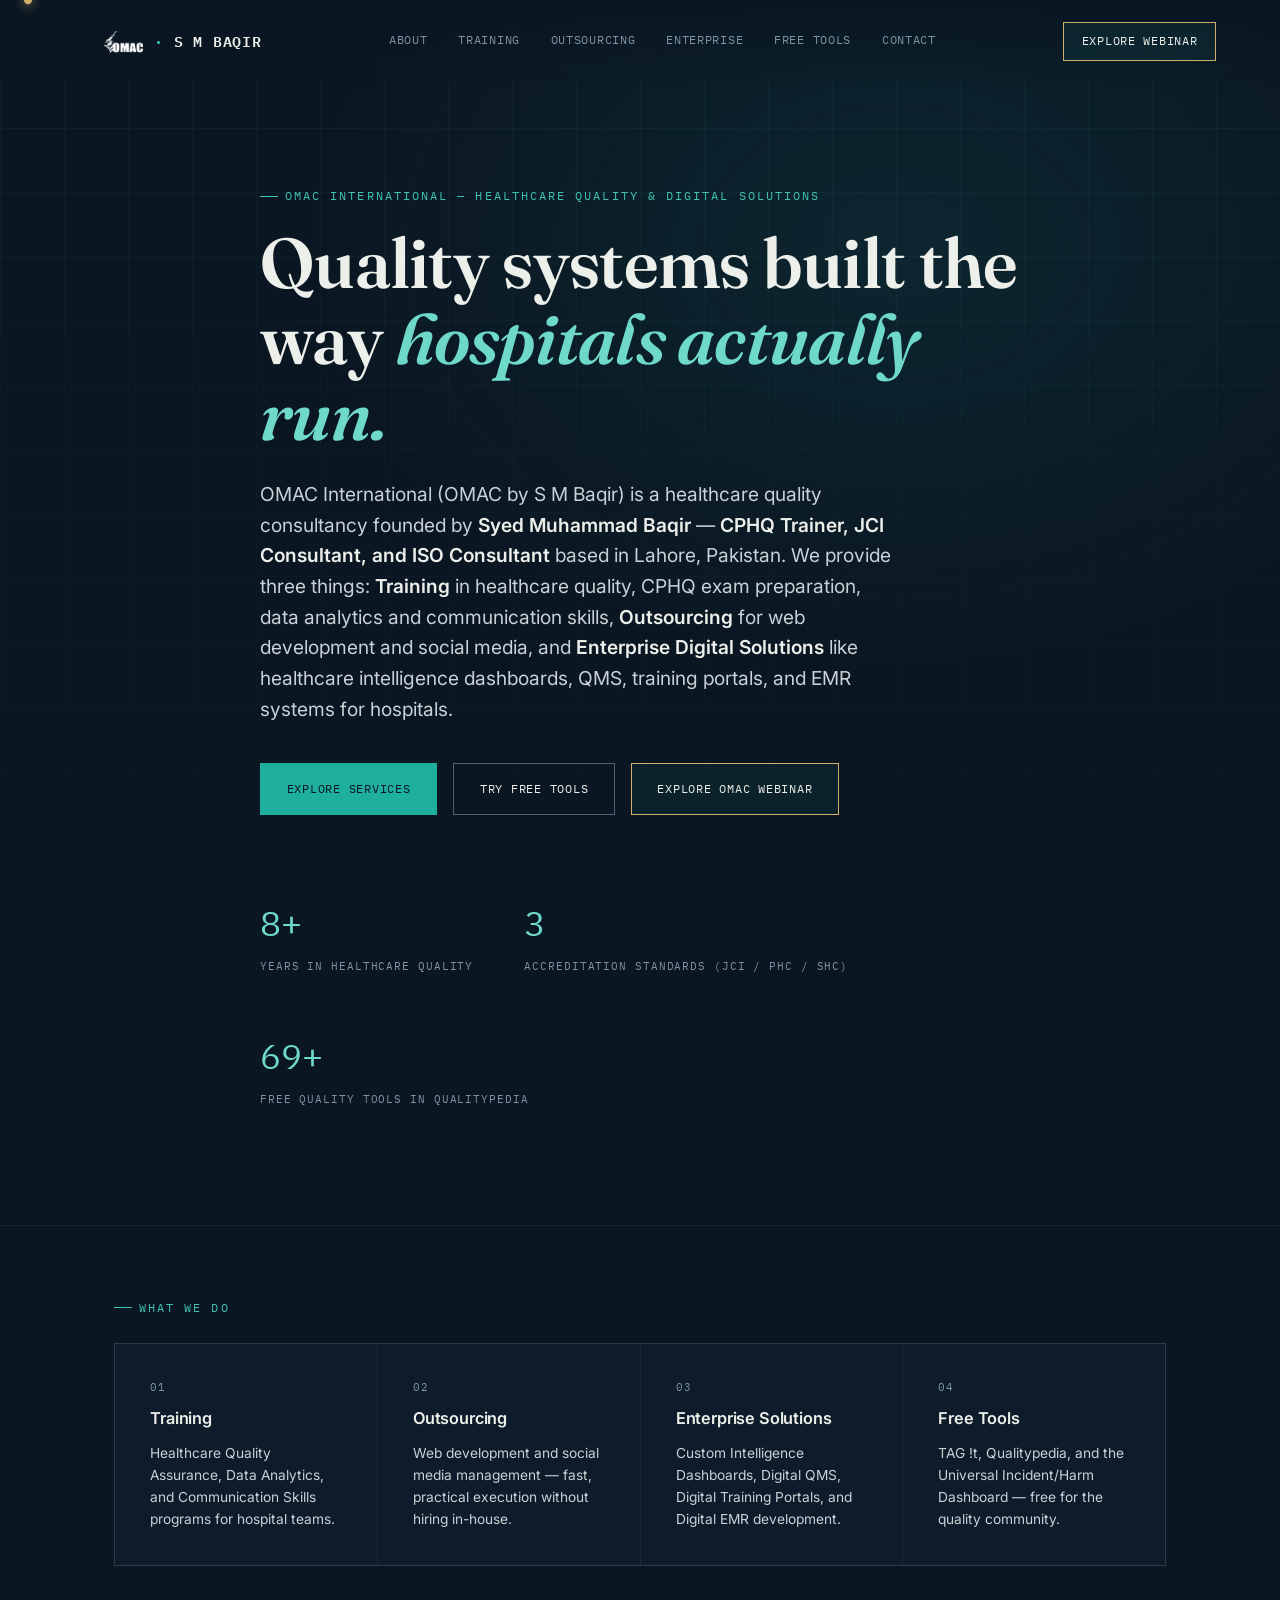
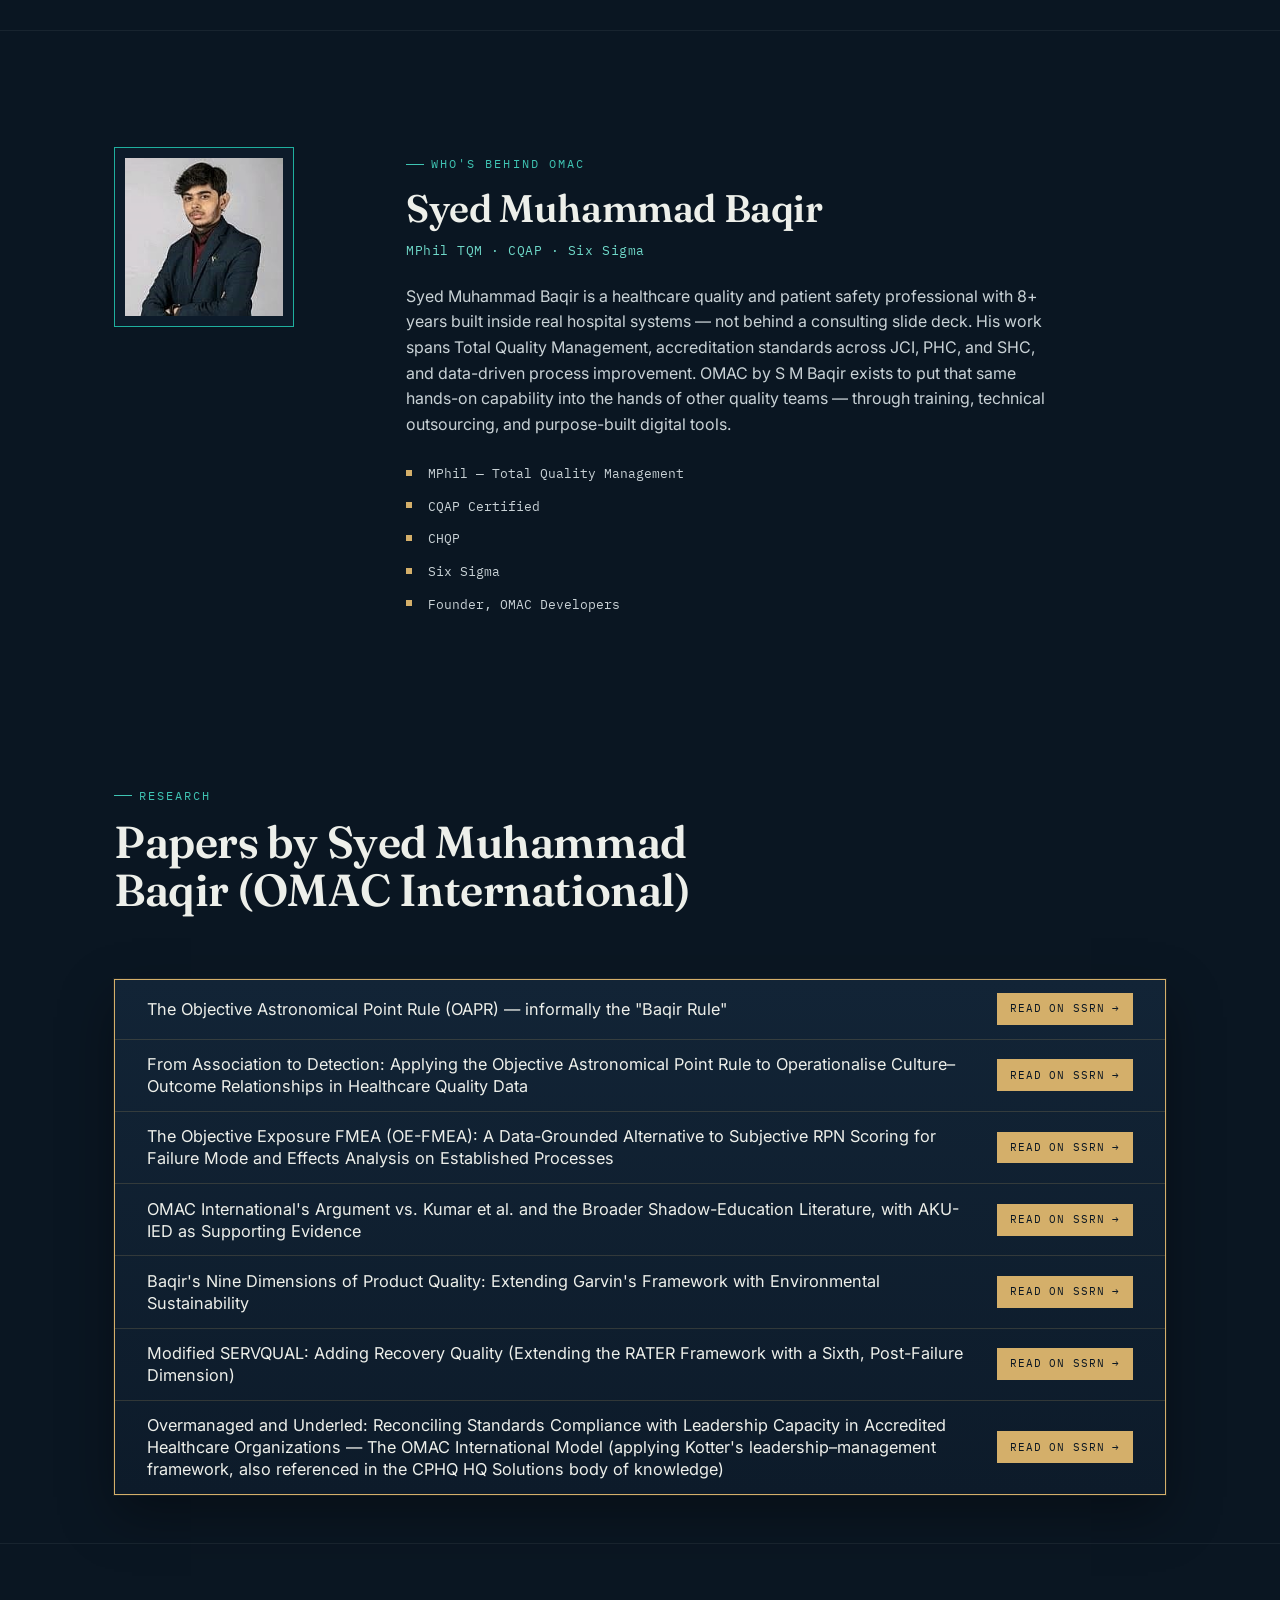
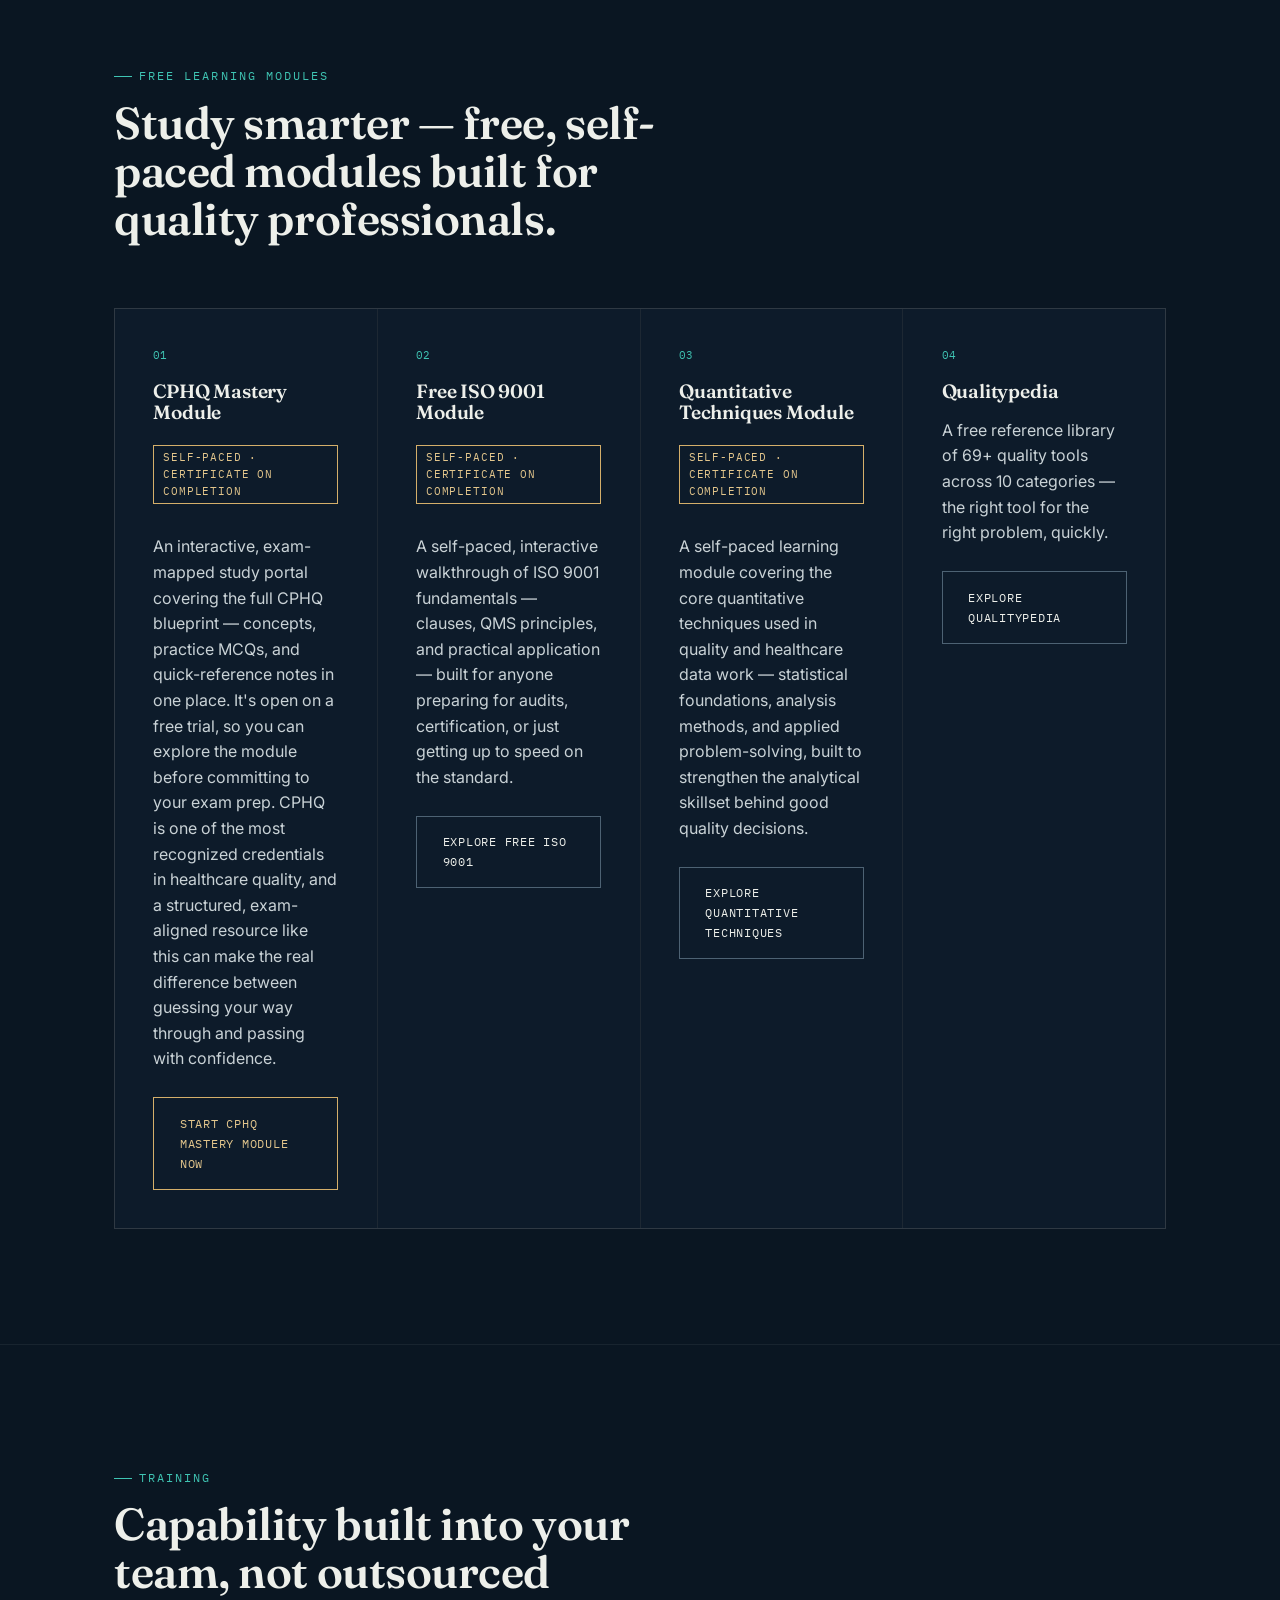
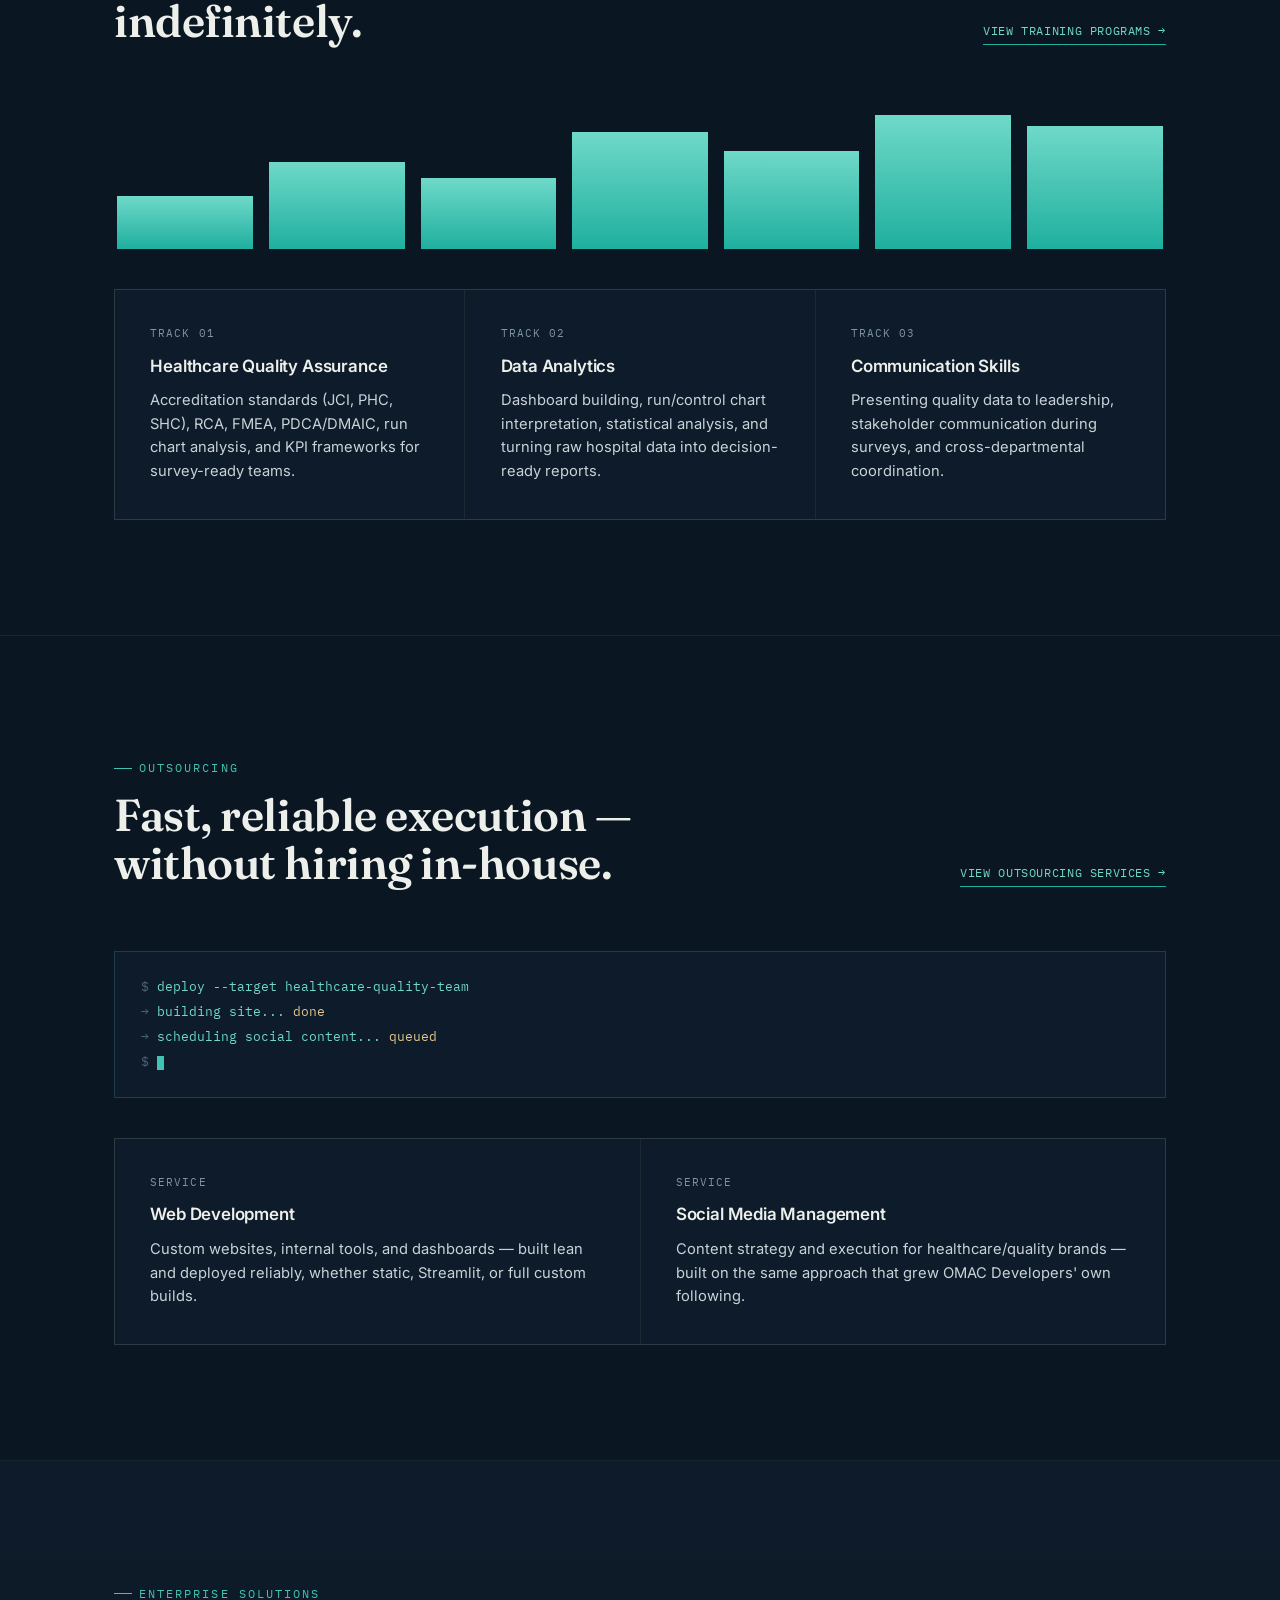
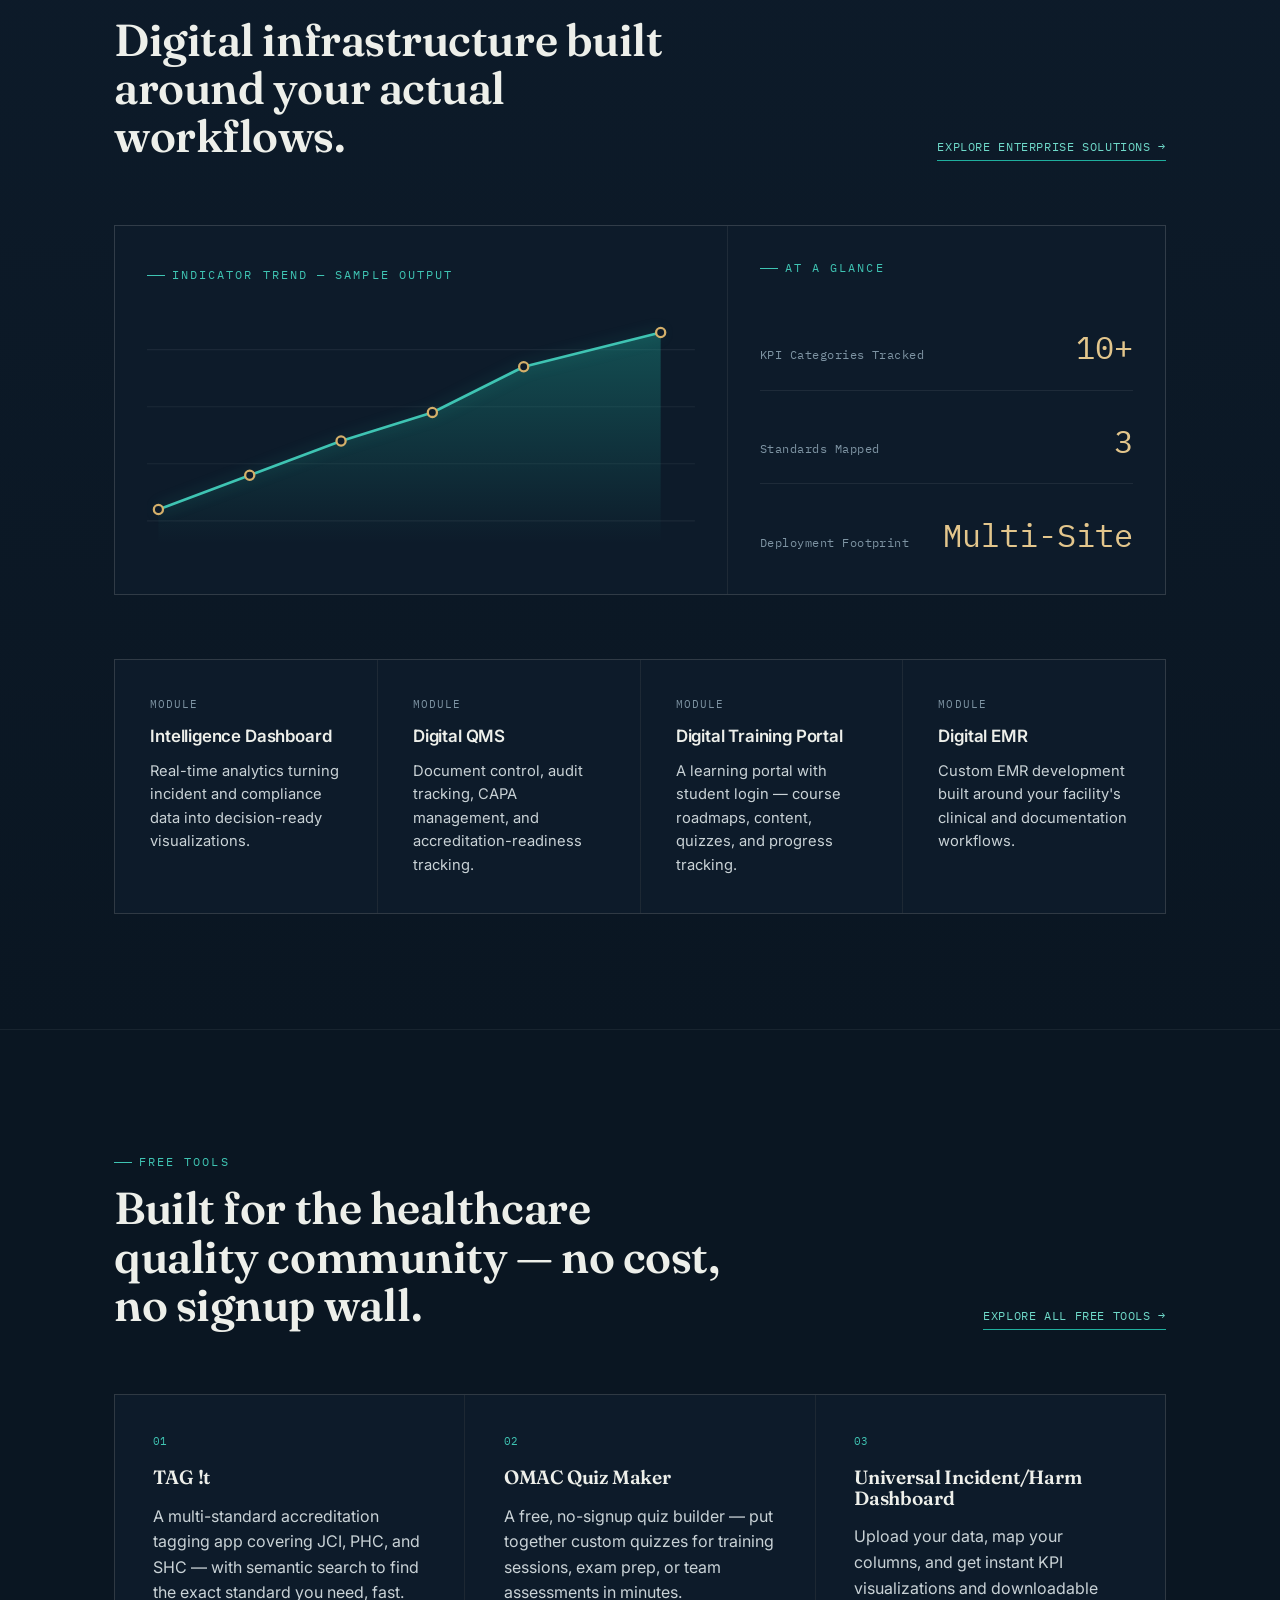
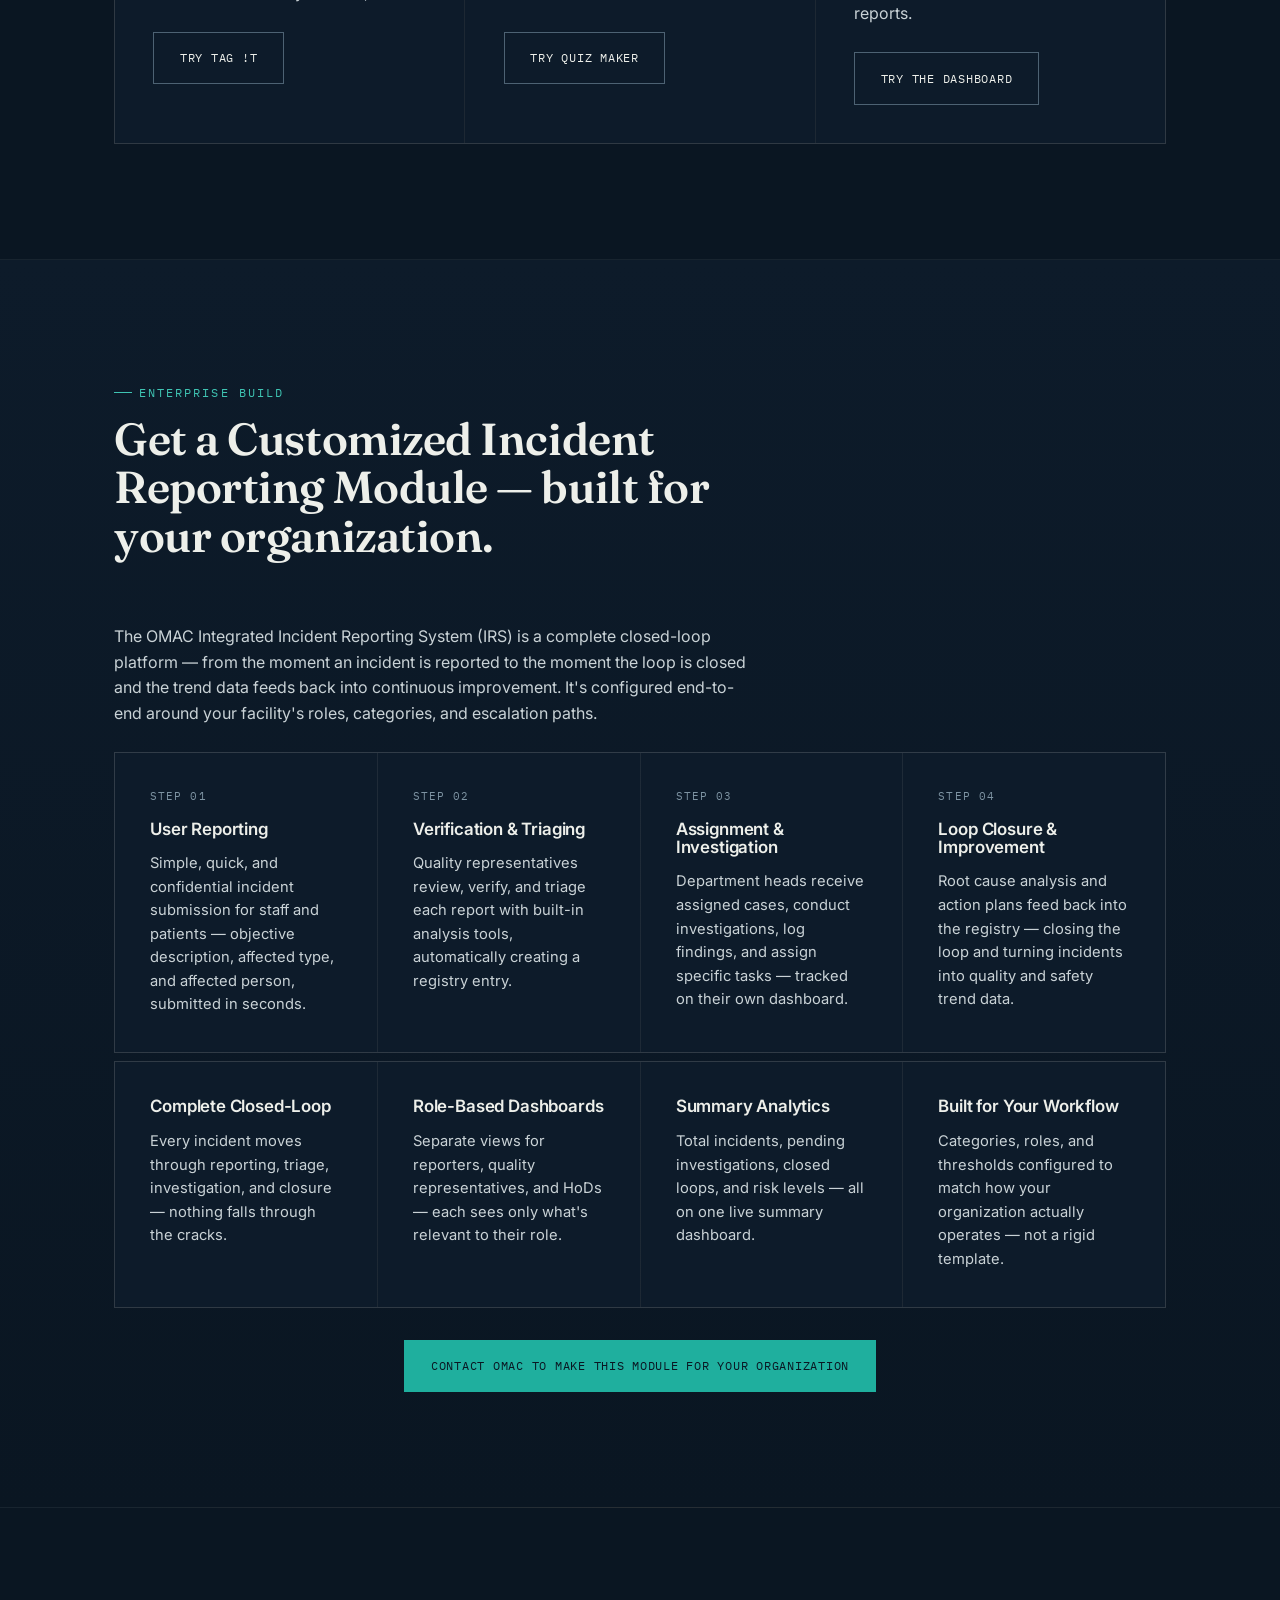
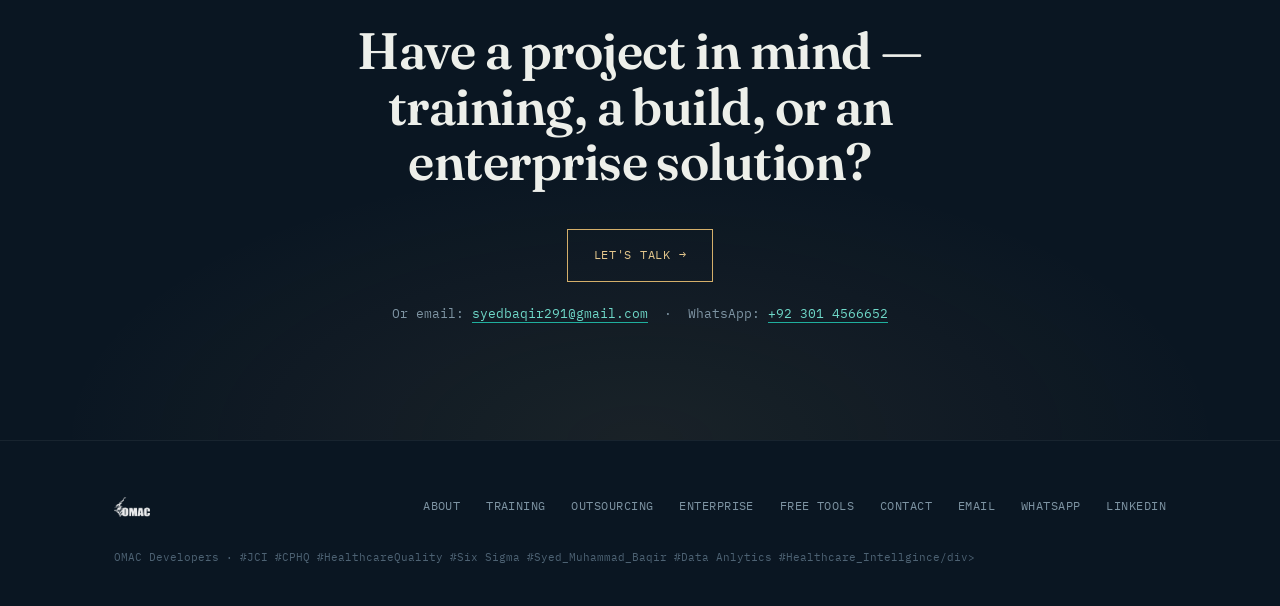
==== commit efc9f3e9: "Add new paper on leadership management framework Added a new paper entry discussing leadership and m" ====
--- a/index.html
+++ b/index.html
@@ -7,7 +7,7 @@
 <meta name="msvalidate.01" content="EC8A3DC12270B2D11F73D232D1E9F7B7" />
 <title>S M Baqir | CPHQ Trainer, JCI &amp; ISO Consultant — OMAC</title>
 <meta name="description" content="S M Baqir — CPHQ Trainer, JCI &amp; ISO Consultant based in Lahore, Pakistan. Founder of OMAC International: quality training, dashboards &amp; digital solutions.">
-<meta name="keywords" content="S M Baqir, Syed Muhammad Baqir, Syed Muhammad Baqir Quality, Baqir, OMAC, OMAC International, OMAC International Pakistan, OMAC by S M Baqir, OMAC By Baqir, Quality guru Pakistan, healthcare intelligence, healthcare quality Pakistan, Total Quality Management, TQM, CQAP, CPHQ, CPHQ Trainer, CPHQ Trainer Pakistan, Six Sigma Black Belt, PIQC, JCI Consultant, JCI accreditation trainer, ISO Consultant, ISO 9001 consultant Pakistan, healthcare quality trainer, healthcare intelligence dashboard, quality consultant Lahore, OMAC Developers, Baqir's Rule, Baqir Rule, Objective Astronomical Point Rule, OAPR, Run Chart Astronomical Point Rule, Healthcare Quality Research Paper, Quality Improvement Invention, Statistical Process Control Innovation, Tukey IQR Boxplot Run Chart, SSRN Baqir, Healthcare Quality Researcher Pakistan">
+<meta name="keywords" content="S M Baqir, Syed Muhammad Baqir, Syed Muhammad Baqir Quality, Baqir, OMAC, OMAC International, OMAC International Pakistan, OMAC by S M Baqir, OMAC By Baqir, Quality guru Pakistan, healthcare intelligence, healthcare quality Pakistan, Total Quality Management, TQM, CQAP, CPHQ, CPHQ Trainer, CPHQ Trainer Pakistan, Six Sigma Black Belt, PIQC, JCI Consultant, JCI accreditation trainer, ISO Consultant, ISO 9001 consultant Pakistan, healthcare quality trainer, healthcare intelligence dashboard, quality consultant Lahore, OMAC Developers, Baqir's Rule, Baqir Rule, Objective Astronomical Point Rule, OAPR, Run Chart Astronomical Point Rule, Healthcare Quality Research Paper, Quality Improvement Invention, Statistical Process Control Innovation, Tukey IQR Boxplot Run Chart, SSRN Baqir, Healthcare Quality Researcher Pakistan, Kotter Overmanaged Underled, Kotter leadership management framework healthcare, CPHQ HQ Solutions Kotter">
 <meta name="author" content="Syed Muhammad Baqir">
 <link rel="canonical" href="https://syedbaqir291-debug.github.io/OMAC/">
 
@@ -440,6 +440,10 @@
           <p class="paper-list-title">Modified SERVQUAL: Adding Recovery Quality (Extending the RATER Framework with a Sixth, Post-Failure Dimension)</p>
           <a href="https://papers.ssrn.com/sol3/papers.cfm?abstract_id=7179038" target="_blank" rel="noopener" class="paper-list-link">Read on SSRN →</a>
         </div>
+        <div class="paper-list-item">
+          <p class="paper-list-title">Overmanaged and Underled: Reconciling Standards Compliance with Leadership Capacity in Accredited Healthcare Organizations — The OMAC International Model (applying Kotter's leadership–management framework, also referenced in the CPHQ HQ Solutions body of knowledge)</p>
+          <a href="https://papers.ssrn.com/sol3/papers.cfm?abstract_id=7265098" target="_blank" rel="noopener" class="paper-list-link">Read on SSRN →</a>
+        </div>
       </div>
     </div>
   </section>
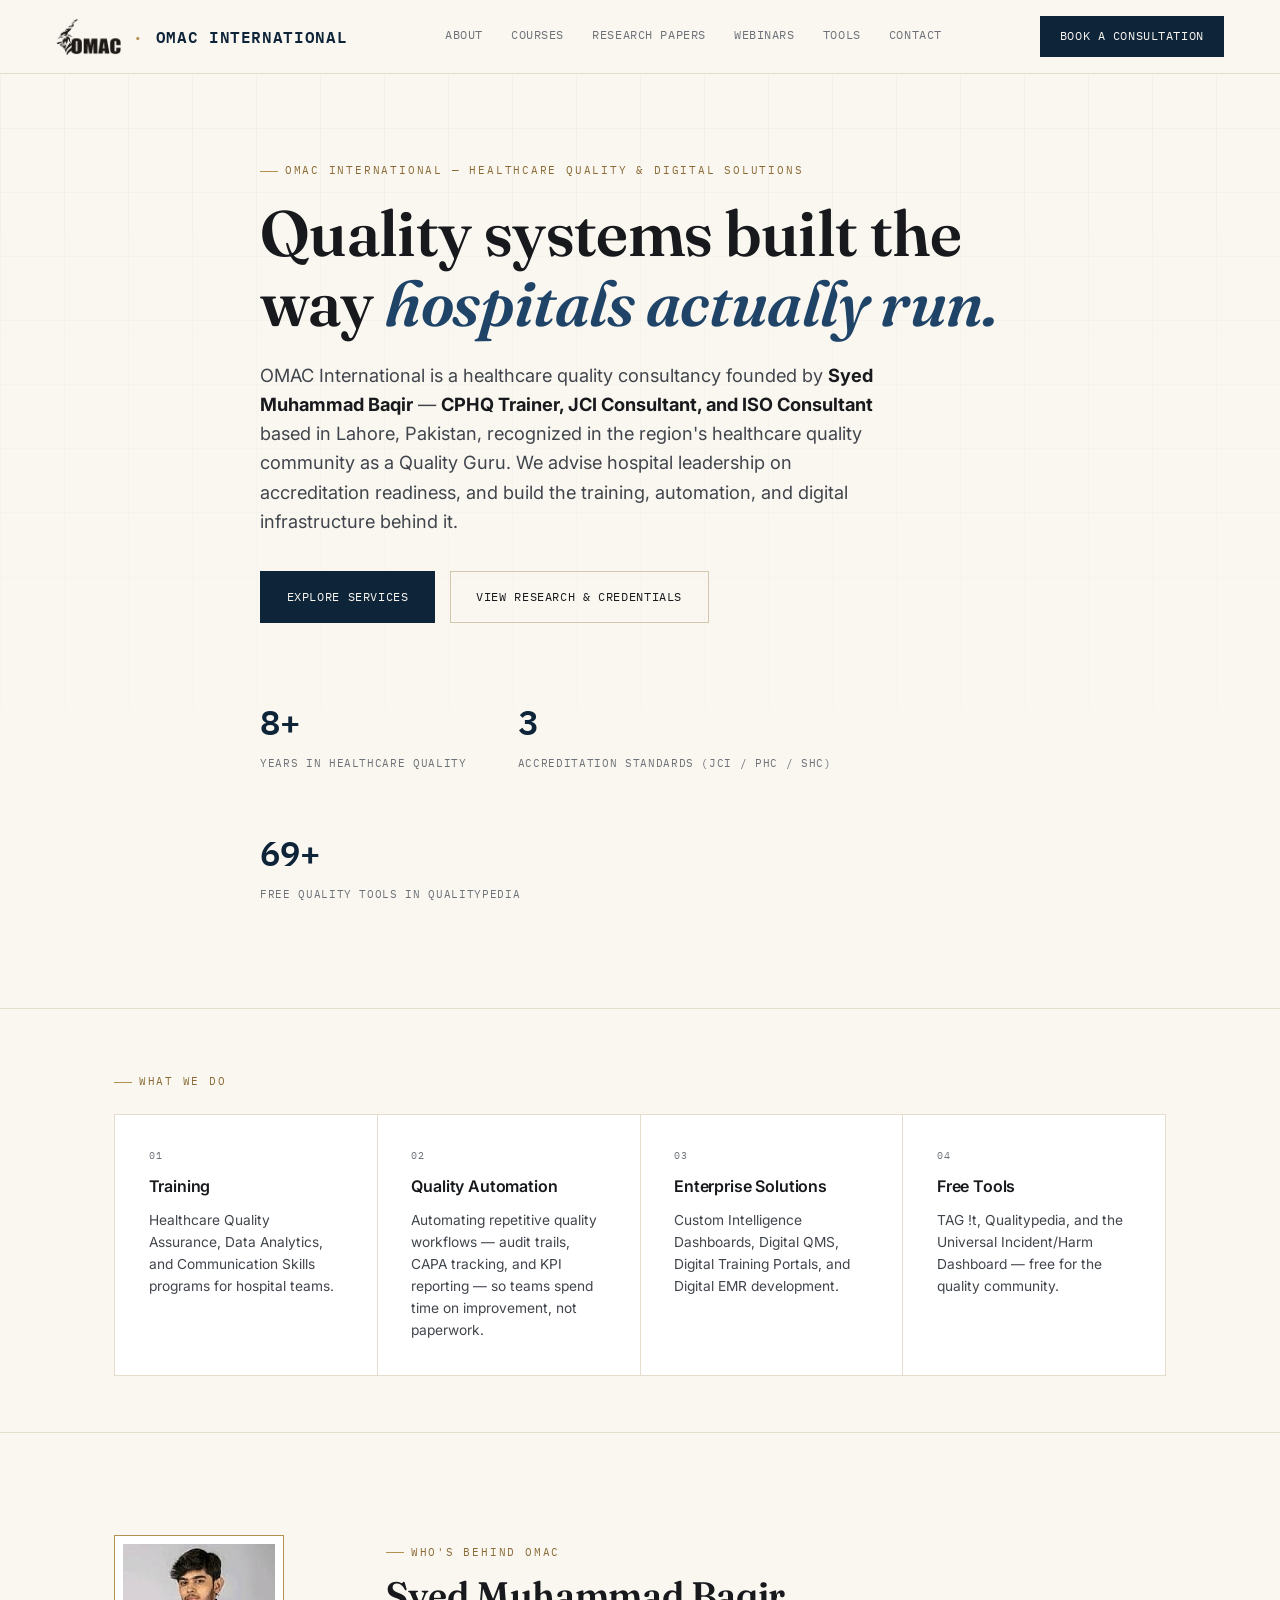
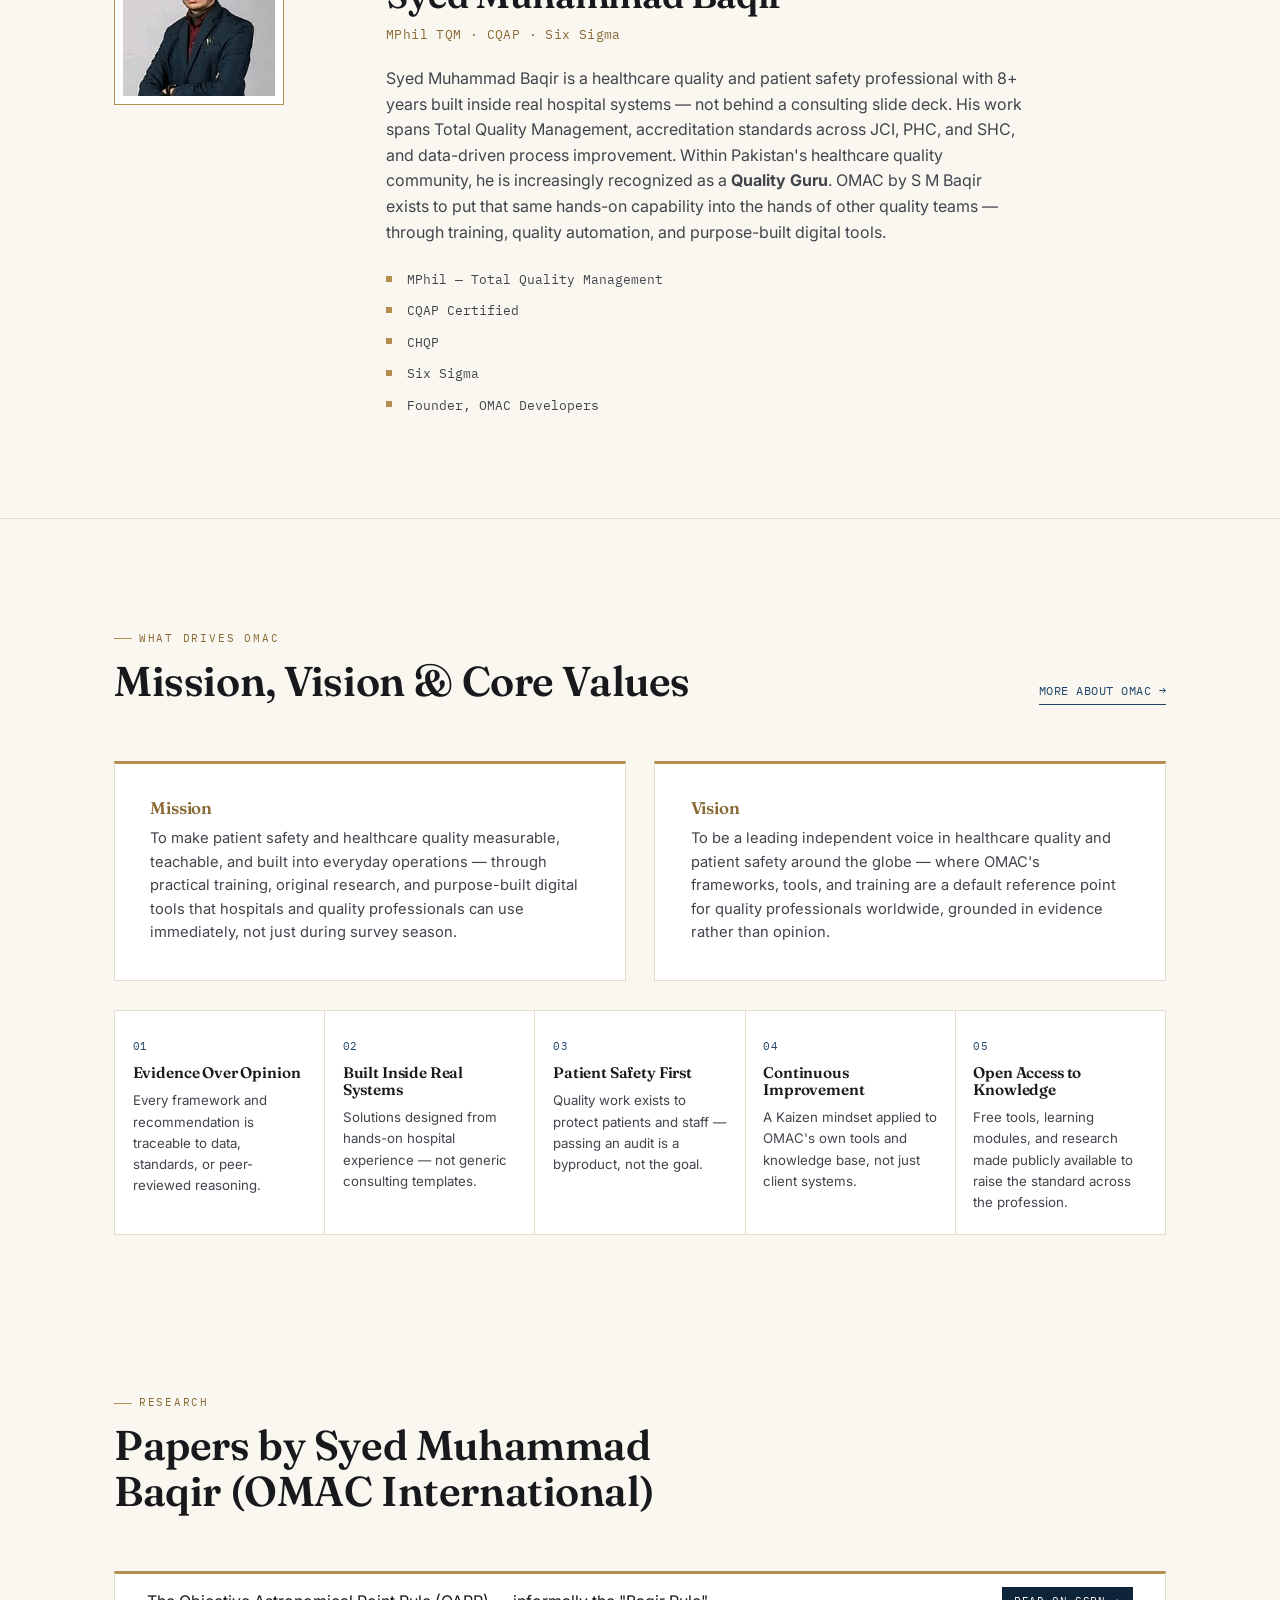
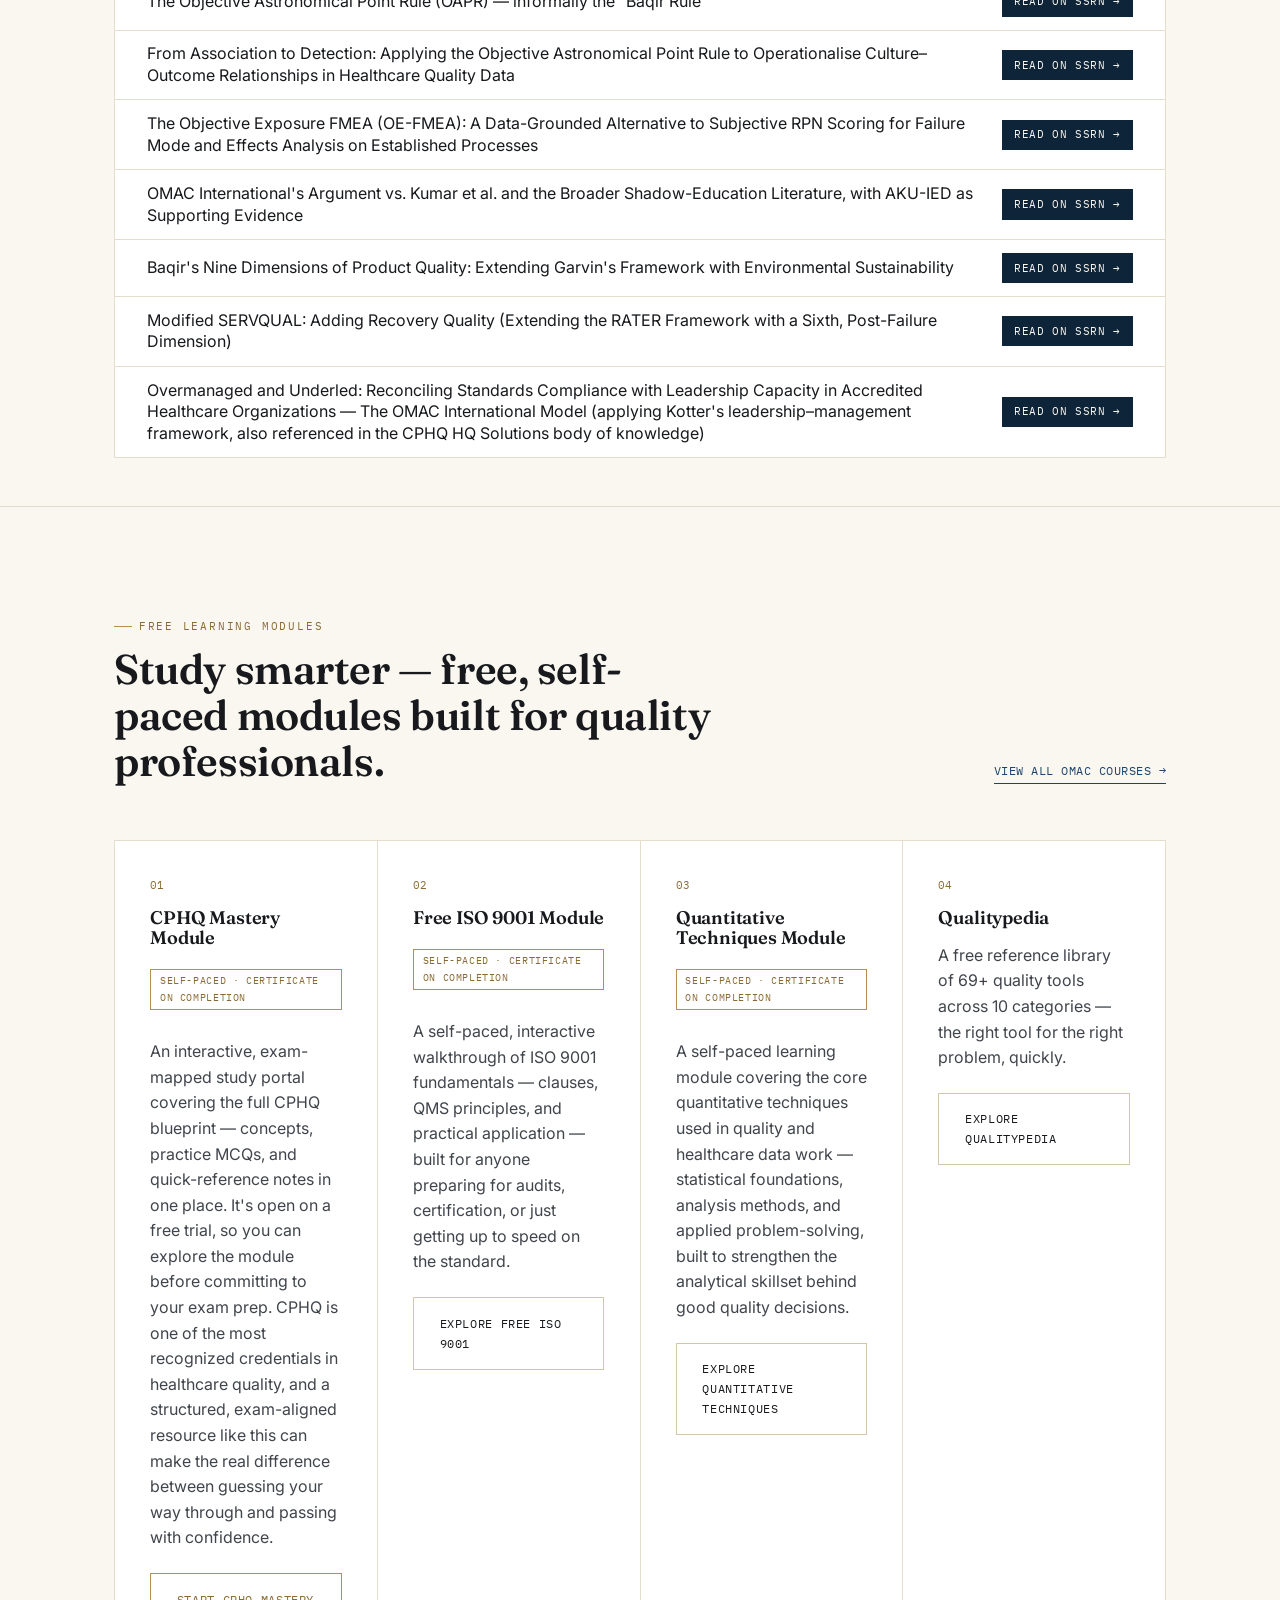
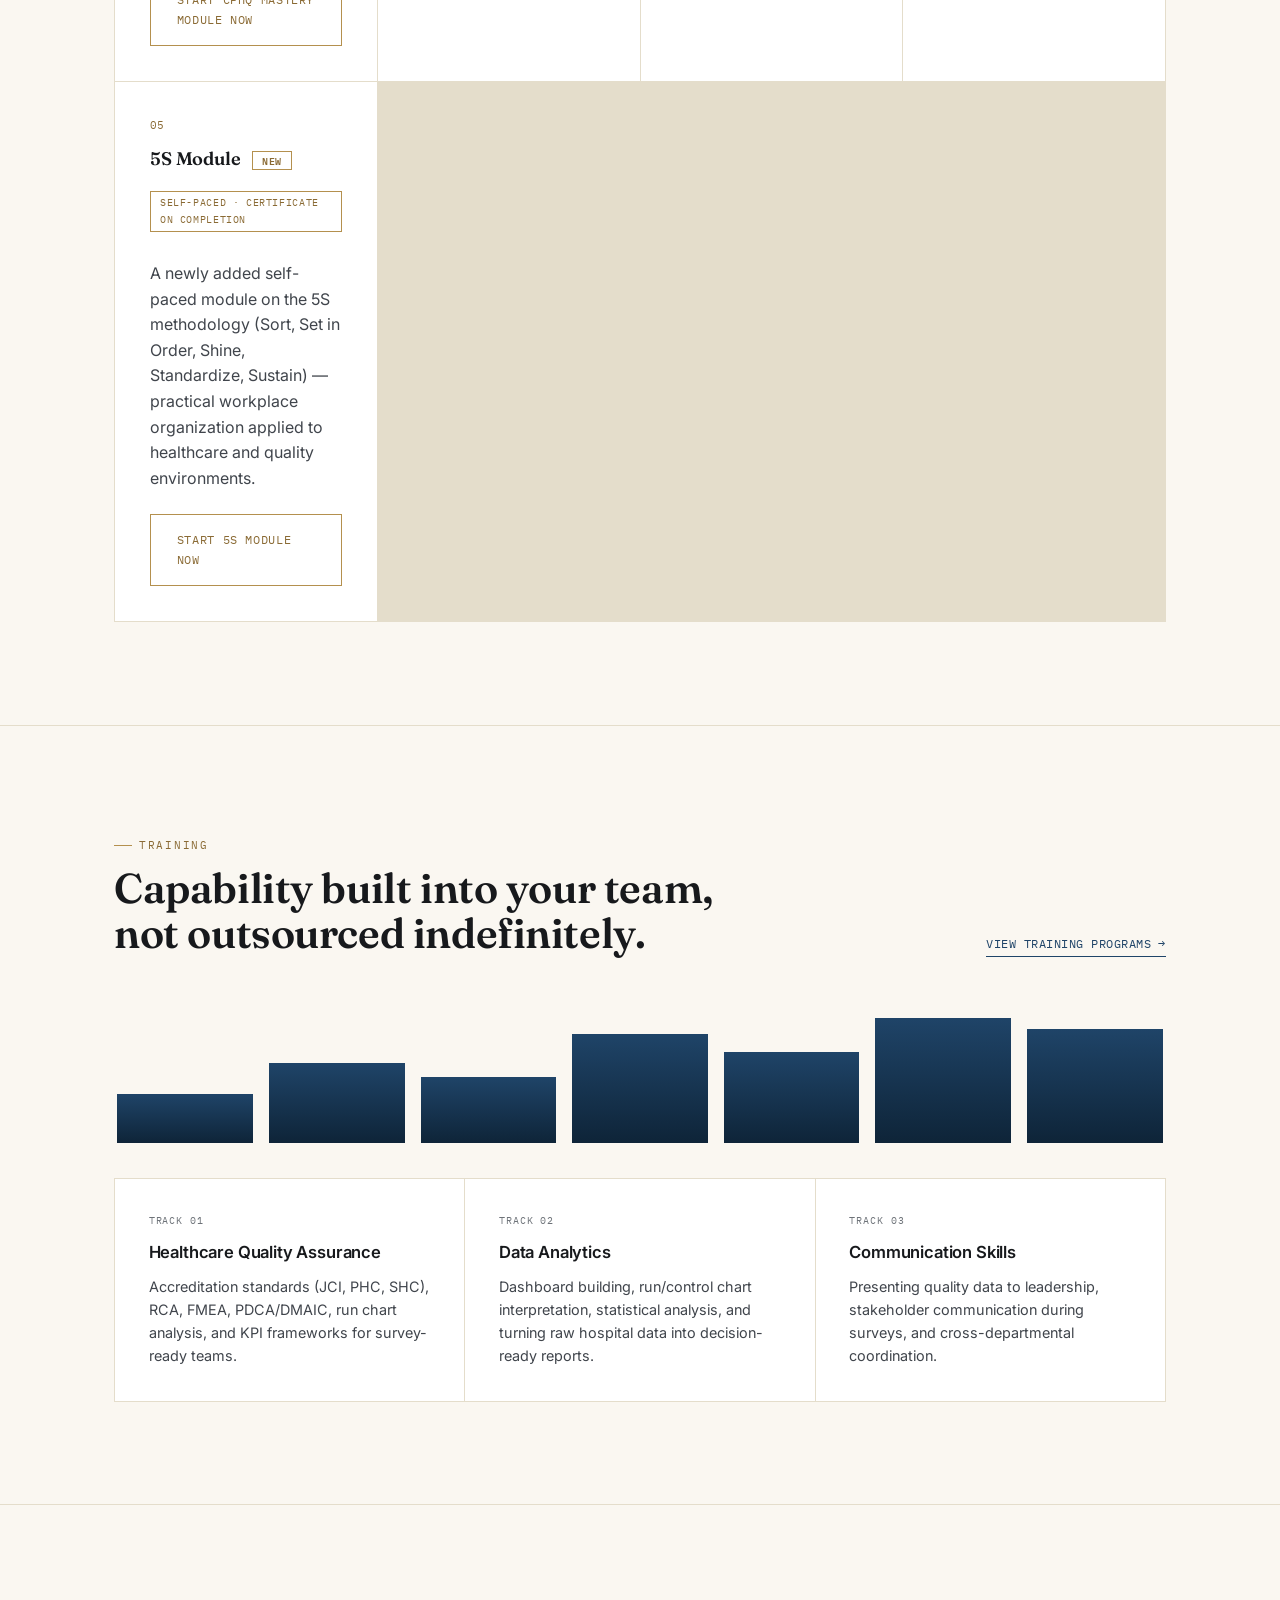
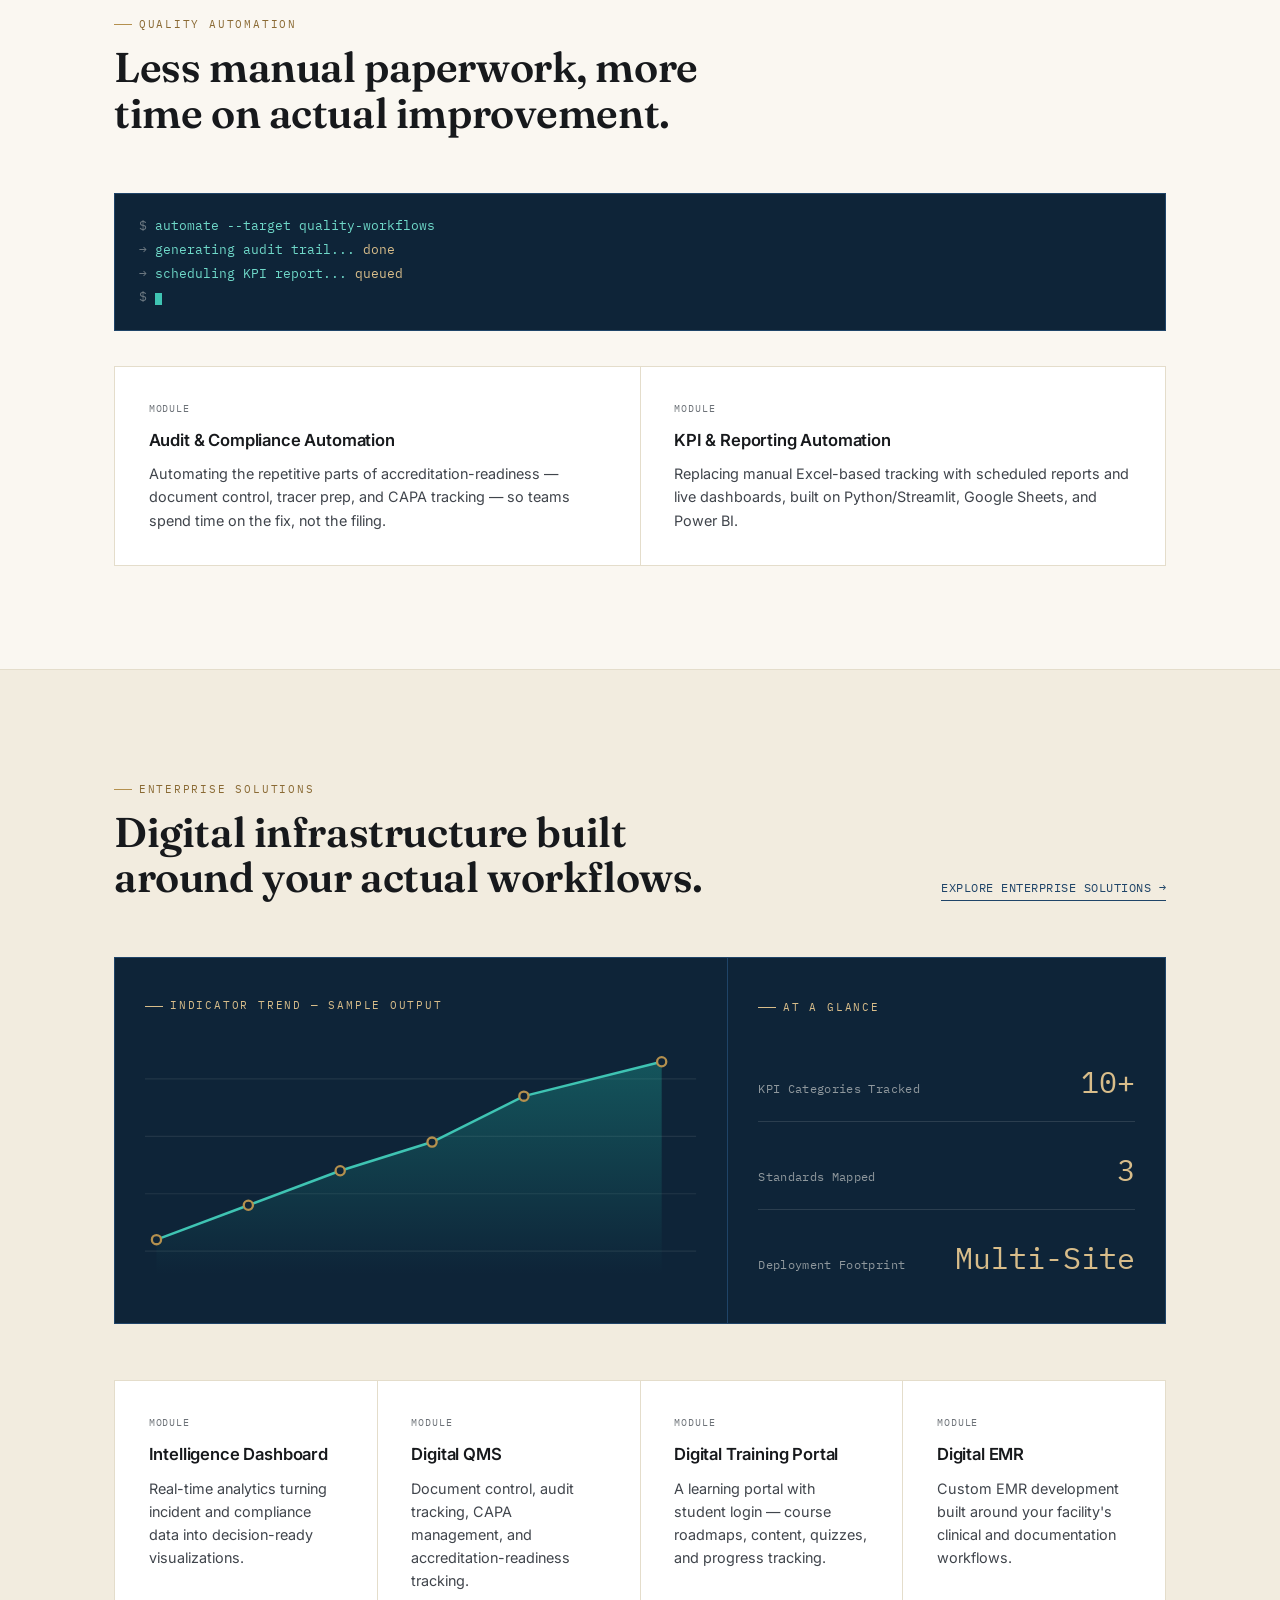
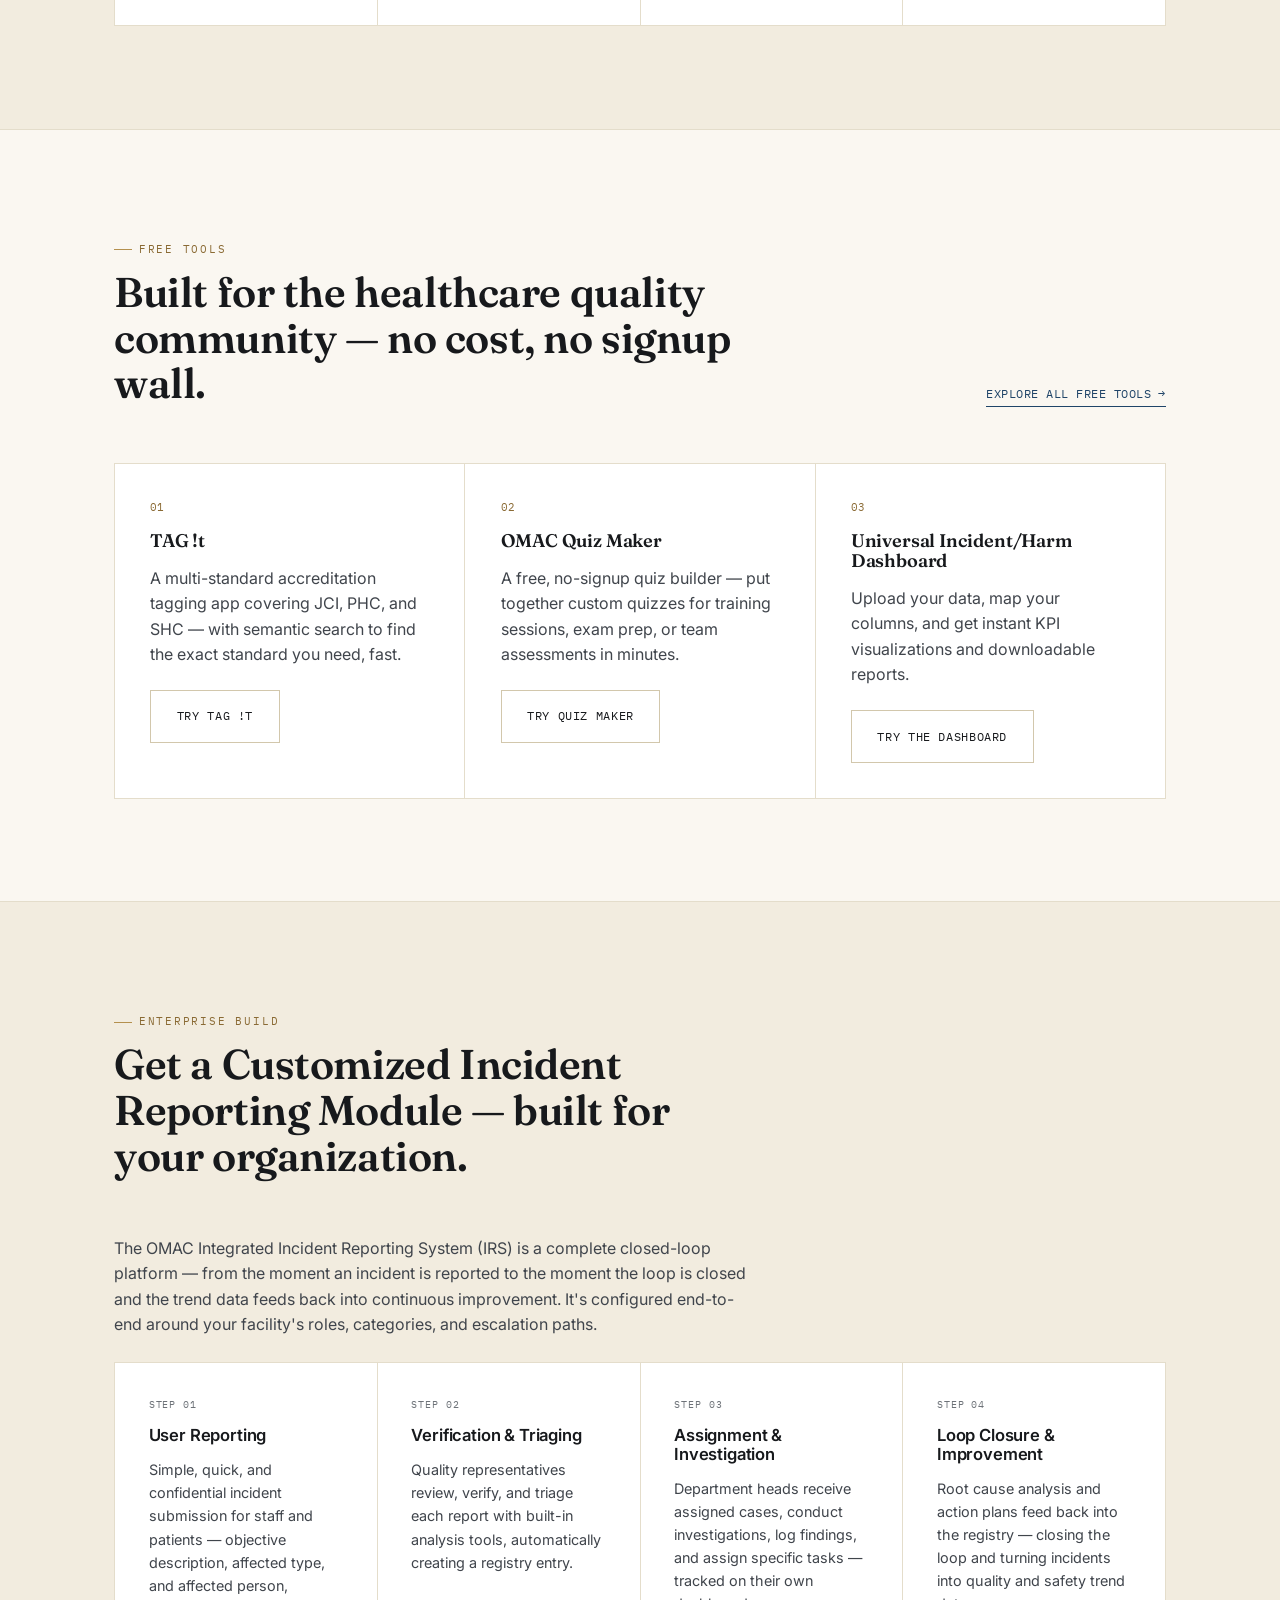
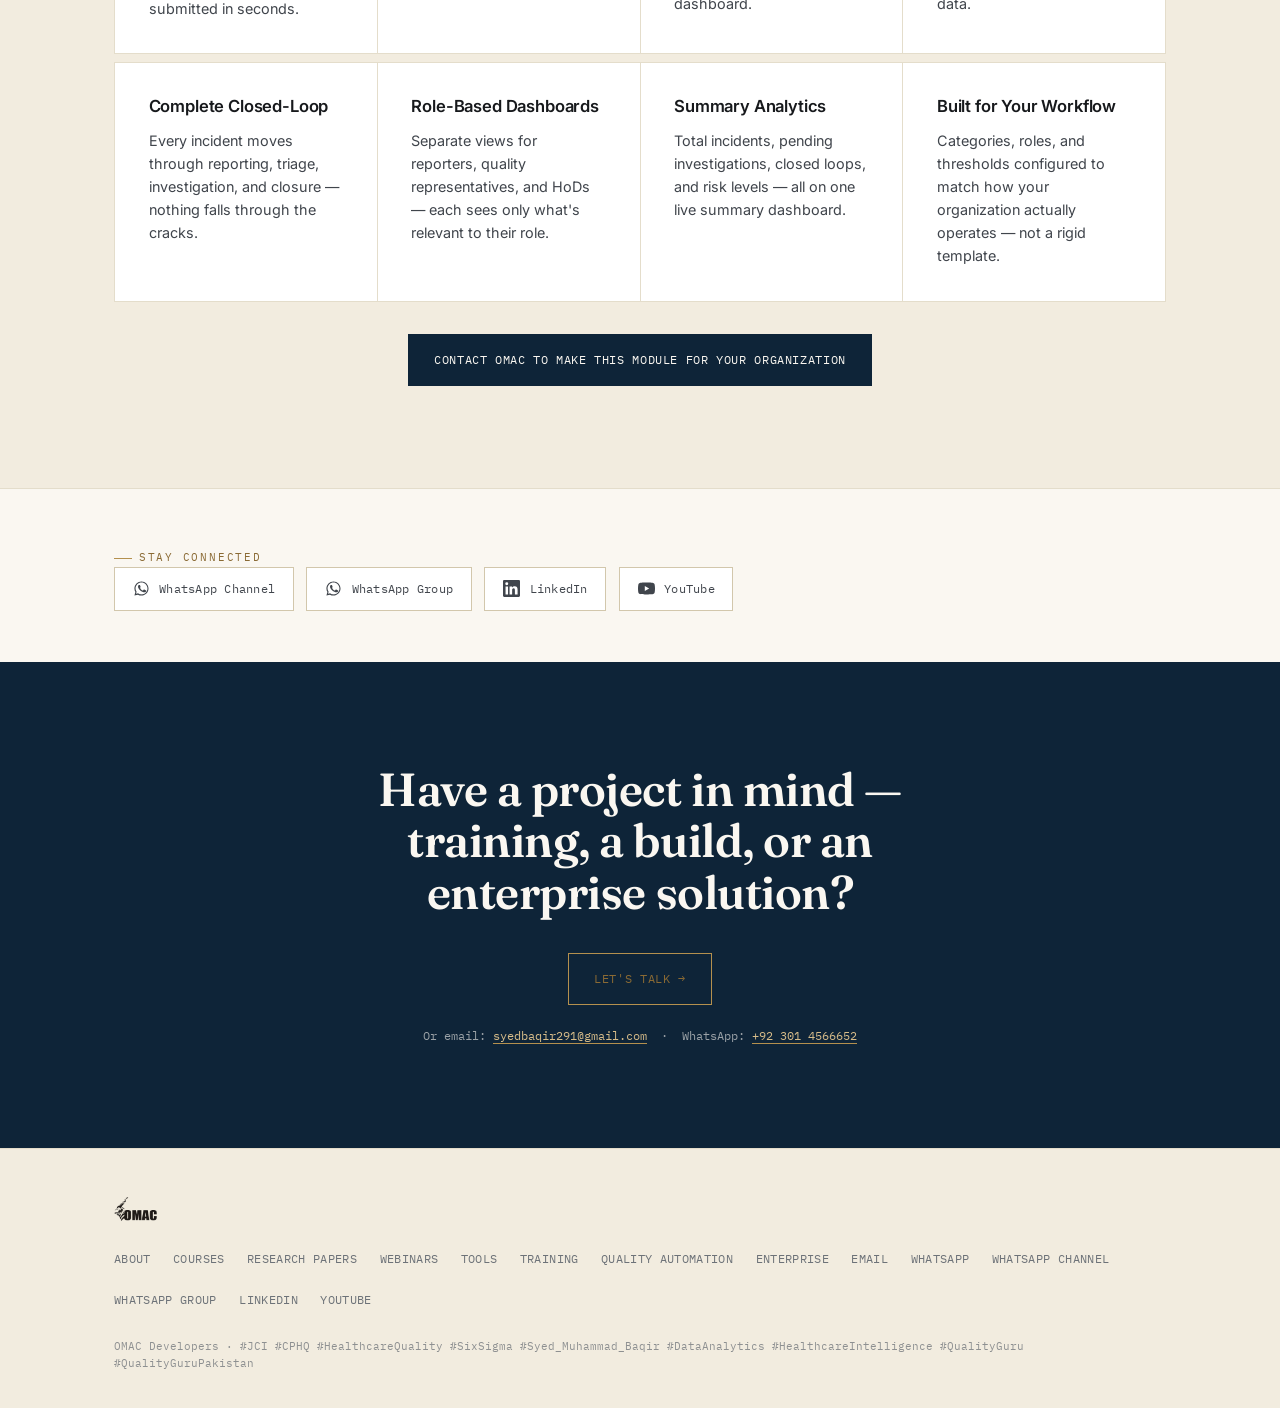
==== commit a47bc17a: "Add files via upload" ====
--- a/index.html
+++ b/index.html
@@ -5,8 +5,8 @@
 <meta name="viewport" content="width=device-width, initial-scale=1.0">
 <meta name="google-site-verification" content="9HjMdCQ9c2Z-t8X8EDNnJsRTLXKoxswh-LZ-U27pYJo" />
 <meta name="msvalidate.01" content="EC8A3DC12270B2D11F73D232D1E9F7B7" />
-<title>S M Baqir | CPHQ Trainer, JCI &amp; ISO Consultant — OMAC</title>
-<meta name="description" content="S M Baqir — CPHQ Trainer, JCI &amp; ISO Consultant based in Lahore, Pakistan. Founder of OMAC International: quality training, dashboards &amp; digital solutions.">
+<title>S M Baqir | Quality Guru, CPHQ Trainer, JCI &amp; ISO Consultant — OMAC</title>
+<meta name="description" content="S M Baqir — Quality Guru, CPHQ Trainer, JCI &amp; ISO Consultant based in Lahore, Pakistan. Founder of OMAC International: quality training, dashboards &amp; digital solutions.">
 <meta name="keywords" content="S M Baqir, Syed Muhammad Baqir, Syed Muhammad Baqir Quality, Baqir, OMAC, OMAC International, OMAC International Pakistan, OMAC by S M Baqir, OMAC By Baqir, Quality guru Pakistan, healthcare intelligence, healthcare quality Pakistan, Total Quality Management, TQM, CQAP, CPHQ, CPHQ Trainer, CPHQ Trainer Pakistan, Six Sigma Black Belt, PIQC, JCI Consultant, JCI accreditation trainer, ISO Consultant, ISO 9001 consultant Pakistan, healthcare quality trainer, healthcare intelligence dashboard, quality consultant Lahore, OMAC Developers, Baqir's Rule, Baqir Rule, Objective Astronomical Point Rule, OAPR, Run Chart Astronomical Point Rule, Healthcare Quality Research Paper, Quality Improvement Invention, Statistical Process Control Innovation, Tukey IQR Boxplot Run Chart, SSRN Baqir, Healthcare Quality Researcher Pakistan, Kotter Overmanaged Underled, Kotter leadership management framework healthcare, CPHQ HQ Solutions Kotter">
 <meta name="author" content="Syed Muhammad Baqir">
 <link rel="canonical" href="https://syedbaqir291-debug.github.io/OMAC/">
@@ -17,16 +17,16 @@
 
 <!-- Open Graph -->
 <meta property="og:type" content="profile">
-<meta property="og:title" content="S M Baqir | CPHQ Trainer, JCI & ISO Consultant — OMAC International Pakistan">
-<meta property="og:description" content="Syed Muhammad Baqir — CPHQ Trainer, JCI Consultant, ISO Consultant. Founder of OMAC International / OMAC by S M Baqir. MPhil TQM, CQAP, Six Sigma Black Belt. Healthcare quality training, intelligence dashboards, outsourcing, and enterprise digital solutions.">
+<meta property="og:title" content="S M Baqir | Quality Guru, CPHQ Trainer, JCI & ISO Consultant — OMAC International">
+<meta property="og:description" content="Syed Muhammad Baqir — Quality Guru, CPHQ Trainer, JCI Consultant, ISO Consultant. Founder of OMAC International / OMAC by S M Baqir. MPhil TQM, CQAP, Six Sigma Black Belt. Healthcare quality training, intelligence dashboards, quality automation, and enterprise digital solutions.">
 <meta property="og:url" content="https://syedbaqir291-debug.github.io/OMAC/">
-<meta property="og:site_name" content="OMAC by S M Baqir">
+<meta property="og:site_name" content="OMAC International">
 <meta property="og:image" content="https://syedbaqir291-debug.github.io/OMAC/assets/images/og-cover.jpg">
 
 <!-- Twitter -->
 <meta name="twitter:card" content="summary_large_image">
-<meta name="twitter:title" content="S M Baqir | CPHQ Trainer, JCI & ISO Consultant — OMAC International Pakistan">
-<meta name="twitter:description" content="Syed Muhammad Baqir — CPHQ Trainer, JCI Consultant, ISO Consultant, MPhil TQM, CQAP, Six Sigma Black Belt.">
+<meta name="twitter:title" content="S M Baqir | Quality Guru, CPHQ Trainer, JCI & ISO Consultant — OMAC International">
+<meta name="twitter:description" content="Syed Muhammad Baqir — Quality Guru, CPHQ Trainer, JCI Consultant, ISO Consultant, MPhil TQM, CQAP, Six Sigma Black Belt.">
 <meta name="twitter:image" content="https://syedbaqir291-debug.github.io/OMAC/assets/images/og-cover.jpg">
 
 <link rel="preconnect" href="https://fonts.googleapis.com">
@@ -35,41 +35,6 @@
 <link rel="stylesheet" href="assets/css/style.css">
 
 <style>
-@keyframes omacBlink {
-  0%, 100% { opacity: 1; box-shadow: 0 0 0 0 rgba(31,175,158,0.55); }
-  50% { opacity: 0.6; box-shadow: 0 0 0 12px rgba(31,175,158,0); }
-}
-.btn-blink { animation: omacBlink 1.3s ease-in-out infinite; }
-
-/* ---------- Nav Webinar CTA (glow + blink neon) ---------- */
-.nav-cta-neon {
-  position: relative;
-  color: var(--paper-100);
-  border: 1px solid var(--gold-400);
-  background: rgba(31,175,158,0.08);
-  animation: navNeonPulse 1.6s ease-in-out infinite;
-}
-@keyframes navNeonPulse {
-  0%, 100% {
-    box-shadow:
-      0 0 4px rgba(111,217,201,0.8),
-      0 0 10px rgba(63,196,179,0.7),
-      0 0 20px rgba(31,175,158,0.55),
-      0 0 34px rgba(31,175,158,0.35);
-    opacity: 1;
-    border-color: var(--gold-400);
-  }
-  50% {
-    box-shadow:
-      0 0 2px rgba(111,217,201,0.4),
-      0 0 6px rgba(63,196,179,0.35),
-      0 0 12px rgba(31,175,158,0.25),
-      0 0 18px rgba(31,175,158,0.15);
-    opacity: 0.75;
-    border-color: var(--gold-300);
-  }
-}
-
 /* ---------- Research Paper box ---------- */
 .research-panel {
   padding: clamp(2rem, 4vw, 3rem) 0;
@@ -87,10 +52,10 @@
 }
 .research-box {
   position: relative;
-  border: 1px solid var(--gold-400);
-  background: linear-gradient(180deg, var(--navy-800), var(--navy-900));
+  border: 1px solid var(--line);
+  border-top: 3px solid var(--gold-500);
+  background: var(--surface);
   padding: clamp(1.8rem, 4vw, 2.8rem);
-  box-shadow: 0 0 0 1px rgba(212,175,106,0.08), 0 20px 50px rgba(0,0,0,0.35);
   display: flex;
   flex-direction: column;
 }
@@ -98,106 +63,45 @@
   margin-top: auto;
   align-self: flex-start;
 }
-.research-tag {
-  display: inline-block;
-  font-family: var(--font-mono);
-  font-size: 0.68rem;
-  letter-spacing: 0.12em;
-  text-transform: uppercase;
-  color: var(--navy-950);
-  background: var(--gold-400);
-  padding: 0.3rem 0.7rem;
-  margin-bottom: 1rem;
-}
-.research-heading {
-  font-family: var(--font-display);
-  font-size: clamp(1.25rem, 2.6vw, 1.65rem);
-  color: var(--paper-100);
-  margin-bottom: 0.6rem;
-  animation: neonFlicker 3.6s ease-in-out infinite;
-  text-shadow:
-    0 0 4px rgba(111,217,201,0.75),
-    0 0 11px rgba(63,196,179,0.65),
-    0 0 22px rgba(31,175,158,0.5),
-    0 0 40px rgba(31,175,158,0.3);
-}
-@keyframes neonFlicker {
-  0%, 100% {
-    text-shadow:
-      0 0 4px rgba(111,217,201,0.75),
-      0 0 11px rgba(63,196,179,0.65),
-      0 0 22px rgba(31,175,158,0.5),
-      0 0 40px rgba(31,175,158,0.3);
-  }
-  50% {
-    text-shadow:
-      0 0 6px rgba(111,217,201,0.95),
-      0 0 16px rgba(63,196,179,0.85),
-      0 0 30px rgba(31,175,158,0.65),
-      0 0 55px rgba(31,175,158,0.4);
-  }
-}
-.research-paper-title {
-  font-size: clamp(1.05rem, 2.2vw, 1.3rem);
-  color: var(--gold-300);
-  margin-bottom: 0.3rem;
-}
-.research-paper-subtitle {
-  font-family: var(--font-mono);
-  font-size: 0.78rem;
-  color: var(--slate-400);
-  letter-spacing: 0.03em;
-  margin-bottom: 1rem;
-}
-.research-abstract {
-  max-width: 720px;
-  margin-bottom: 1.6rem;
-  color: var(--paper-200);
-}
-@keyframes pulseGold {
-  0%, 100% { box-shadow: 0 0 0 0 rgba(212,175,106,0.55); }
-  50% { box-shadow: 0 0 0 16px rgba(212,175,106,0); }
-}
-.btn-pulse-slow { animation: pulseGold 2.6s ease-in-out infinite; }
 
 /* ---------- Compact paper list (title + link only) ---------- */
 .paper-list-wrap {
-  border: 1px solid var(--gold-400);
-  background: linear-gradient(180deg, var(--navy-800), var(--navy-900));
-  box-shadow: 0 0 0 1px rgba(212,175,106,0.08), 0 20px 50px rgba(0,0,0,0.35);
+  border: 1px solid var(--line);
+  border-top: 3px solid var(--gold-500);
+  background: var(--surface);
 }
 .paper-list-item {
   display: flex;
   align-items: center;
   justify-content: space-between;
   gap: 1rem;
-  padding: 0.85rem clamp(1.2rem, 3vw, 2rem);
-  border-bottom: 1px solid rgba(212,175,106,0.18);
+  padding: 0.8rem clamp(1.2rem, 3vw, 2rem);
+  border-bottom: 1px solid var(--line);
 }
 .paper-list-item:last-child {
   border-bottom: none;
 }
 .paper-list-title {
-  font-size: clamp(0.92rem, 1.6vw, 1.02rem);
-  color: var(--paper-100);
+  font-size: clamp(0.9rem, 1.6vw, 1rem);
+  color: var(--ink-900);
   line-height: 1.35;
   margin: 0;
 }
 .paper-list-link {
   flex: none;
   font-family: var(--font-mono);
-  font-size: 0.68rem;
-  letter-spacing: 0.08em;
+  font-size: 0.66rem;
+  letter-spacing: 0.06em;
   text-transform: uppercase;
-  color: var(--navy-950);
-  background: var(--gold-400);
-  padding: 0.45rem 0.8rem;
+  color: var(--paper);
+  background: var(--navy-900);
+  padding: 0.42rem 0.75rem;
   white-space: nowrap;
   text-decoration: none;
-  transition: opacity 0.15s ease;
+  transition: background 0.2s ease;
 }
 .paper-list-link:hover {
-  opacity: 0.85;
+  background: var(--navy-700);
 }
 @media (max-width: 560px) {
   .paper-list-item {
@@ -214,11 +118,11 @@
 .module-badge {
   display: inline-block;
   font-family: var(--font-mono);
-  font-size: 0.66rem;
-  letter-spacing: 0.08em;
+  font-size: 0.64rem;
+  letter-spacing: 0.06em;
   text-transform: uppercase;
-  color: var(--gold-300);
-  border: 1px solid var(--gold-400);
+  color: var(--gold-700);
+  border: 1px solid var(--gold-500);
   padding: 0.2rem 0.55rem;
   margin: 0.4rem 0 0.9rem;
 }
@@ -232,8 +136,8 @@
       "@type": "Person",
       "@id": "https://syedbaqir291-debug.github.io/OMAC/#person",
       "name": "Syed Muhammad Baqir",
-      "alternateName": ["S M Baqir", "S.M. Baqir", "SM Baqir", "Baqir"],
-      "jobTitle": ["Founder, OMAC International", "CPHQ Trainer", "JCI Consultant", "ISO Consultant", "Quality and Patient Safety Coordinator"],
+      "alternateName": ["S M Baqir", "S.M. Baqir", "SM Baqir", "Baqir", "Quality Guru", "S M Baqir Quality Guru", "Syed Muhammad Baqir Quality Guru"],
+      "jobTitle": ["Founder, OMAC International", "CPHQ Trainer", "JCI Consultant", "ISO Consultant", "Quality and Patient Safety Coordinator", "Quality Guru"],
       "description": "CPHQ Trainer, JCI Consultant and ISO Consultant — healthcare quality and patient safety professional based in Lahore, Pakistan. MPhil TQM, CQAP, Six Sigma Black Belt. Founder of OMAC International.",
       "image": "https://syedbaqir291-debug.github.io/OMAC/assets/images/baqir-headshot.jpg",
       "url": "https://syedbaqir291-debug.github.io/OMAC/",
@@ -250,6 +154,9 @@
       ],
       "sameAs": [
         "https://pk.linkedin.com/in/syed-muhammad-baqir-7b822418a",
+        "https://www.linkedin.com/company/omac-solutions/",
+        "https://youtube.com/@syed-muhammad-baqir?si=8lJSC3jI-buDQ4jl",
+        "https://whatsapp.com/channel/0029VbDNtEd3gvWicqcQNV20",
         "https://github.com/syedbaqir291-debug",
         "https://syedbaqir291-debug.github.io/OMAC/"
       ]
@@ -267,8 +174,8 @@
         "addressCountry": "PK"
       },
       "url": "https://syedbaqir291-debug.github.io/OMAC/",
-      "description": "OMAC International — healthcare quality assurance training (CPHQ, JCI, ISO), data analytics and communication skills training, web development and social media outsourcing, and enterprise digital solutions for healthcare organizations. Based in Lahore, Pakistan.",
-      "serviceType": ["Healthcare Quality Training", "CPHQ Exam Preparation", "JCI Accreditation Consulting", "ISO 9001 Consulting", "Data Analytics Training", "Web Development", "Social Media Management", "Healthcare Digital Solutions", "Healthcare Intelligence Dashboards"]
+      "description": "OMAC International — healthcare quality assurance training (CPHQ, JCI, ISO), data analytics and communication skills training, quality workflow automation, and enterprise digital solutions for healthcare organizations. Based in Lahore, Pakistan.",
+      "serviceType": ["Healthcare Quality Training", "CPHQ Exam Preparation", "JCI Accreditation Consulting", "ISO 9001 Consulting", "Data Analytics Training", "Quality Workflow Automation", "Audit & Compliance Automation", "Healthcare Digital Solutions", "Healthcare Intelligence Dashboards"]
     },
     {
       "@type": "ScholarlyArticle",
@@ -303,21 +210,24 @@
 </div>
 
 <header class="nav">
-  <a href="#home" class="nav-logo">
-    <img src="assets/images/logo-light.png" alt="OMAC by S M Baqir" class="nav-logo-img">
+  <a href="index.html" class="nav-logo">
+    <img src="assets/images/logo-dark.png" alt="OMAC International" class="nav-logo-img">
     <span class="nav-logo-divider">·</span>
-    <span>S M BAQIR</span>
+    <span>OMAC <span class="brand-secondary">INTERNATIONAL</span></span>
   </a>
   <nav class="nav-links" id="navLinks">
-    <a href="#about-teaser">About</a>
-    <a href="#training">Training</a>
-    <a href="#outsourcing">Outsourcing</a>
-    <a href="#enterprise">Enterprise</a>
-    <a href="#free-tools">Free Tools</a>
-    <a href="#contact-teaser">Contact</a>
+    <a href="about.html">About</a>
+    <a href="courses.html">Courses</a>
+    <a href="research-papers.html">Research Papers</a>
+    <a href="webinars.html">Webinars</a>
+    <a href="tools.html">Tools</a>
+    <a href="index.html#contact-teaser">Contact</a>
+    <a href="https://wa.me/923014566652?text=Hi%2C%20I%27d%20like%20to%20book%20a%20consultation%20with%20OMAC%20International." target="_blank" rel="noopener" class="nav-cta-mobile">Book a Consultation</a>
   </nav>
-  <button class="nav-toggle" aria-label="Toggle navigation">MENU</button>
-  <a href="https://omac-webinar.vercel.app/" target="_blank" rel="noopener" class="nav-cta nav-cta-neon">Explore Webinar</a>
+  <div class="nav-right">
+    <button class="nav-toggle" aria-label="Toggle navigation">MENU</button>
+    <a href="https://wa.me/923014566652?text=Hi%2C%20I%27d%20like%20to%20book%20a%20consultation%20with%20OMAC%20International." target="_blank" rel="noopener" class="nav-cta">Book a Consultation</a>
+  </div>
 </header>
 
 <main>
@@ -329,11 +239,10 @@
       <div class="hero-content">
         <span class="eyebrow" id="omac" style="scroll-margin-top: 90px;" data-reveal>OMAC International — Healthcare Quality &amp; Digital Solutions</span>
         <h1 data-reveal data-reveal-delay="1">Quality systems built the way <em>hospitals actually run.</em></h1>
-        <p class="hero-sub" data-reveal data-reveal-delay="2">OMAC International (OMAC by S M Baqir) is a healthcare quality consultancy founded by <strong>Syed Muhammad Baqir</strong> — <strong>CPHQ Trainer, JCI Consultant, and ISO Consultant</strong> based in Lahore, Pakistan. We provide three things: <strong>Training</strong> in healthcare quality, CPHQ exam preparation, data analytics and communication skills, <strong>Outsourcing</strong> for web development and social media, and <strong>Enterprise Digital Solutions</strong> like healthcare intelligence dashboards, QMS, training portals, and EMR systems for hospitals.</p>
+        <p class="hero-sub" data-reveal data-reveal-delay="2">OMAC International is a healthcare quality consultancy founded by <strong>Syed Muhammad Baqir</strong> — <strong>CPHQ Trainer, JCI Consultant, and ISO Consultant</strong> based in Lahore, Pakistan, recognized in the region's healthcare quality community as a Quality Guru. We advise hospital leadership on accreditation readiness, and build the training, automation, and digital infrastructure behind it.</p>
         <div class="hero-actions" id="webinar" style="scroll-margin-top: 90px;" data-reveal data-reveal-delay="3">
-          <a href="#training" class="btn btn-primary">Explore Services</a>
-          <a href="#free-tools" class="btn btn-ghost">Try Free Tools</a>
-          <a href="https://omac-webinar.vercel.app/" target="_blank" rel="noopener" class="btn btn-gold nav-cta-neon">Explore OMAC Webinar</a>
+          <a href="#snapshot" class="btn btn-primary">Explore Services</a>
+          <a href="research-papers.html" class="btn btn-ghost">View Research &amp; Credentials</a>
         </div>
 
         <div class="hero-stats">
@@ -366,8 +275,8 @@
         </div>
         <div class="lab-card">
           <span class="tag">02</span>
-          <h3>Outsourcing</h3>
-          <p>Web development and social media management — fast, practical execution without hiring in-house.</p>
+          <h3>Quality Automation</h3>
+          <p>Automating repetitive quality workflows — audit trails, CAPA tracking, and KPI reporting — so teams spend time on improvement, not paperwork.</p>
         </div>
         <div class="lab-card">
           <span class="tag">03</span>
@@ -393,7 +302,7 @@
         <span class="eyebrow">Who's Behind OMAC</span>
         <h2 id="syed-muhammad-baqir" style="scroll-margin-top: 90px;">Syed Muhammad Baqir</h2>
         <p class="credentials-line">MPhil TQM · CQAP · Six Sigma</p>
-        <p class="about-bio">Syed Muhammad Baqir is a healthcare quality and patient safety professional with 8+ years built inside real hospital systems — not behind a consulting slide deck. His work spans Total Quality Management, accreditation standards across JCI, PHC, and SHC, and data-driven process improvement. OMAC by S M Baqir exists to put that same hands-on capability into the hands of other quality teams — through training, technical outsourcing, and purpose-built digital tools.</p>
+        <p class="about-bio">Syed Muhammad Baqir is a healthcare quality and patient safety professional with 8+ years built inside real hospital systems — not behind a consulting slide deck. His work spans Total Quality Management, accreditation standards across JCI, PHC, and SHC, and data-driven process improvement. Within Pakistan's healthcare quality community, he is increasingly recognized as a <strong>Quality Guru</strong>. OMAC by S M Baqir exists to put that same hands-on capability into the hands of other quality teams — through training, quality automation, and purpose-built digital tools.</p>
         <ul class="credential-list">
           <li>MPhil — Total Quality Management</li>
           <li>CQAP Certified</li>
@@ -405,6 +314,58 @@
     </div>
   </section>
 
+  <!-- ============ MISSION / VISION / VALUES ============ -->
+  <section class="service-panel" id="mission-vision" data-blip>
+    <div class="wrap">
+      <div class="panel-head" data-reveal>
+        <div>
+          <span class="eyebrow">What Drives OMAC</span>
+          <h2>Mission, Vision &amp; Core Values</h2>
+        </div>
+        <a href="about.html#mission-vision" class="panel-link">More About OMAC →</a>
+      </div>
+
+      <div class="mv-grid" data-reveal>
+        <div class="mv-card">
+          <h3>Mission</h3>
+          <p>To make patient safety and healthcare quality measurable, teachable, and built into everyday operations — through practical training, original research, and purpose-built digital tools that hospitals and quality professionals can use immediately, not just during survey season.</p>
+        </div>
+        <div class="mv-card">
+          <h3>Vision</h3>
+          <p>To be a leading independent voice in healthcare quality and patient safety around the globe — where OMAC's frameworks, tools, and training are a default reference point for quality professionals worldwide, grounded in evidence rather than opinion.</p>
+        </div>
+      </div>
+
+      <div class="values-grid" data-reveal>
+        <div class="value-card">
+          <span class="num">01</span>
+          <h4>Evidence Over Opinion</h4>
+          <p>Every framework and recommendation is traceable to data, standards, or peer-reviewed reasoning.</p>
+        </div>
+        <div class="value-card">
+          <span class="num">02</span>
+          <h4>Built Inside Real Systems</h4>
+          <p>Solutions designed from hands-on hospital experience — not generic consulting templates.</p>
+        </div>
+        <div class="value-card">
+          <span class="num">03</span>
+          <h4>Patient Safety First</h4>
+          <p>Quality work exists to protect patients and staff — passing an audit is a byproduct, not the goal.</p>
+        </div>
+        <div class="value-card">
+          <span class="num">04</span>
+          <h4>Continuous Improvement</h4>
+          <p>A Kaizen mindset applied to OMAC's own tools and knowledge base, not just client systems.</p>
+        </div>
+        <div class="value-card">
+          <span class="num">05</span>
+          <h4>Open Access to Knowledge</h4>
+          <p>Free tools, learning modules, and research made publicly available to raise the standard across the profession.</p>
+        </div>
+      </div>
+    </div>
+  </section>
+
   <!-- ============ RECENT RESEARCH PAPER ============ -->
   <section class="research-panel" id="research" data-blip>
     <div class="wrap">
@@ -456,6 +417,7 @@
           <span class="eyebrow">Free Learning Modules</span>
           <h2>Study smarter — free, self-paced modules built for quality professionals.</h2>
         </div>
+        <a href="courses.html" class="panel-link">View All OMAC Courses →</a>
       </div>
 
       <div class="card-grid cols-4" data-reveal>
@@ -464,7 +426,7 @@
           <h3>CPHQ Mastery Module</h3>
           <span class="module-badge">Self-Paced · Certificate on Completion</span>
           <p>An interactive, exam-mapped study portal covering the full CPHQ blueprint — concepts, practice MCQs, and quick-reference notes in one place. It's open on a free trial, so you can explore the module before committing to your exam prep. CPHQ is one of the most recognized credentials in healthcare quality, and a structured, exam-aligned resource like this can make the real difference between guessing your way through and passing with confidence.</p>
-          <a href="https://cphq-omac-notes.streamlit.app/" target="_blank" rel="noopener" class="btn btn-gold btn-blink">Start CPHQ Mastery Module Now</a>
+          <a href="https://cphq-omac-notes.streamlit.app/" target="_blank" rel="noopener" class="btn btn-gold">Start CPHQ Mastery Module Now</a>
         </div>
         <div class="tool-card">
           <span class="tool-index">02</span>
@@ -485,6 +447,13 @@
           <h3>Qualitypedia</h3>
           <p>A free reference library of 69+ quality tools across 10 categories — the right tool for the right problem, quickly.</p>
           <a href="https://syedbaqir291-debug.github.io/quality_pedia_v.1/" target="_blank" rel="noopener" class="btn btn-ghost">Explore Qualitypedia</a>
+        </div>
+        <div class="tool-card">
+          <span class="tool-index">05</span>
+          <h3>5S Module <span class="module-badge" style="margin:0 0 0 0.5rem; vertical-align:middle;">New</span></h3>
+          <span class="module-badge">Self-Paced · Certificate on Completion</span>
+          <p>A newly added self-paced module on the 5S methodology (Sort, Set in Order, Shine, Standardize, Sustain) — practical workplace organization applied to healthcare and quality environments.</p>
+          <a href="https://5s-module-omac.vercel.app/" target="_blank" rel="noopener" class="btn btn-gold">Start 5S Module Now</a>
         </div>
       </div>
     </div>
@@ -531,34 +500,33 @@
     </div>
   </section>
 
-  <!-- ============ OUTSOURCING ============ -->
-  <section class="service-panel" id="outsourcing" data-blip>
+  <!-- ============ QUALITY AUTOMATION ============ -->
+  <section class="service-panel" id="quality-automation" data-blip>
     <div class="wrap">
       <div class="panel-head" data-reveal>
         <div>
-          <span class="eyebrow">Outsourcing</span>
-          <h2>Fast, reliable execution — without hiring in-house.</h2>
-        </div>
-        <a href="outsourcing.html" class="panel-link">View Outsourcing Services →</a>
+          <span class="eyebrow">Quality Automation</span>
+          <h2>Less manual paperwork, more time on actual improvement.</h2>
+        </div>
       </div>
 
       <div class="terminal-visual" data-reveal>
-        <div><span class="ghost">$</span> deploy --target healthcare-quality-team</div>
-        <div><span class="ghost">→</span> building site... <span style="color:var(--gold-300)">done</span></div>
-        <div><span class="ghost">→</span> scheduling social content... <span style="color:var(--gold-300)">queued</span></div>
+        <div><span class="ghost">$</span> automate --target quality-workflows</div>
+        <div><span class="ghost">→</span> generating audit trail... <span style="color:var(--gold-300)">done</span></div>
+        <div><span class="ghost">→</span> scheduling KPI report... <span style="color:var(--gold-300)">queued</span></div>
         <div><span class="ghost">$</span> <span class="cursor"></span></div>
       </div>
 
       <div class="card-grid cols-2" data-reveal>
         <div class="lab-card">
-          <span class="tag">Service</span>
-          <h3>Web Development</h3>
-          <p>Custom websites, internal tools, and dashboards — built lean and deployed reliably, whether static, Streamlit, or full custom builds.</p>
-        </div>
-        <div class="lab-card">
-          <span class="tag">Service</span>
-          <h3>Social Media Management</h3>
-          <p>Content strategy and execution for healthcare/quality brands — built on the same approach that grew OMAC Developers' own following.</p>
+          <span class="tag">Module</span>
+          <h3>Audit &amp; Compliance Automation</h3>
+          <p>Automating the repetitive parts of accreditation-readiness — document control, tracer prep, and CAPA tracking — so teams spend time on the fix, not the filing.</p>
+        </div>
+        <div class="lab-card">
+          <span class="tag">Module</span>
+          <h3>KPI &amp; Reporting Automation</h3>
+          <p>Replacing manual Excel-based tracking with scheduled reports and live dashboards, built on Python/Streamlit, Google Sheets, and Power BI.</p>
         </div>
       </div>
     </div>
@@ -573,6 +541,7 @@
           <h2>Digital infrastructure built around your actual workflows.</h2>
         </div>
         <a href="enterprise-solutions.html" class="panel-link">Explore Enterprise Solutions →</a>
+
       </div>
 
       <div class="dashboard-visual" data-reveal>
@@ -735,6 +704,19 @@
     </div>
   </section>
 
+  <!-- ============ CONNECT / SOCIAL ============ -->
+  <section class="social-panel" id="connect" data-blip>
+    <div class="wrap">
+      <span class="eyebrow" data-reveal>Stay Connected</span>
+      <div class="social-bar" data-reveal data-reveal-delay="1">
+        <a href="https://whatsapp.com/channel/0029VbDNtEd3gvWicqcQNV20" target="_blank" rel="noopener" class="social-btn wa"><svg viewBox="0 0 24 24"><path d="M17.5 14.4c-.3-.1-1.6-.8-1.9-.9-.2-.1-.4-.1-.6.1-.2.3-.7.9-.8 1-.2.2-.3.2-.5.1-.3-.1-1.2-.4-2.2-1.4-.8-.7-1.4-1.6-1.5-1.9-.2-.3 0-.5.1-.6.1-.1.3-.3.4-.5.1-.1.2-.3.2-.4.1-.2 0-.3 0-.5-.1-.1-.6-1.5-.8-2-.2-.5-.4-.5-.6-.5h-.5c-.2 0-.5.1-.7.3-.2.3-1 1-1 2.3 0 1.4 1 2.7 1.1 2.9.1.2 2 3.1 4.9 4.3.7.3 1.2.5 1.6.6.7.2 1.3.2 1.8.1.5-.1 1.6-.7 1.9-1.3.2-.6.2-1.1.2-1.2-.1-.2-.3-.2-.5-.3zM12 2C6.5 2 2 6.5 2 12c0 1.9.5 3.6 1.4 5.1L2 22l5-1.3c1.4.8 3.1 1.3 4.9 1.3 5.5 0 10-4.5 10-10S17.5 2 12 2zm0 18.1c-1.6 0-3.1-.4-4.4-1.2l-.3-.2-3 .8.8-2.9-.2-.3C4.1 15 3.6 13.5 3.6 12c0-4.6 3.8-8.4 8.4-8.4s8.4 3.8 8.4 8.4-3.8 8.4-8.4 8.4z"/></svg>WhatsApp Channel</a>
+        <a href="https://chat.whatsapp.com/Ly8bDwkvu3qADZxSJCcYvq" target="_blank" rel="noopener" class="social-btn wa"><svg viewBox="0 0 24 24"><path d="M17.5 14.4c-.3-.1-1.6-.8-1.9-.9-.2-.1-.4-.1-.6.1-.2.3-.7.9-.8 1-.2.2-.3.2-.5.1-.3-.1-1.2-.4-2.2-1.4-.8-.7-1.4-1.6-1.5-1.9-.2-.3 0-.5.1-.6.1-.1.3-.3.4-.5.1-.1.2-.3.2-.4.1-.2 0-.3 0-.5-.1-.1-.6-1.5-.8-2-.2-.5-.4-.5-.6-.5h-.5c-.2 0-.5.1-.7.3-.2.3-1 1-1 2.3 0 1.4 1 2.7 1.1 2.9.1.2 2 3.1 4.9 4.3.7.3 1.2.5 1.6.6.7.2 1.3.2 1.8.1.5-.1 1.6-.7 1.9-1.3.2-.6.2-1.1.2-1.2-.1-.2-.3-.2-.5-.3zM12 2C6.5 2 2 6.5 2 12c0 1.9.5 3.6 1.4 5.1L2 22l5-1.3c1.4.8 3.1 1.3 4.9 1.3 5.5 0 10-4.5 10-10S17.5 2 12 2zm0 18.1c-1.6 0-3.1-.4-4.4-1.2l-.3-.2-3 .8.8-2.9-.2-.3C4.1 15 3.6 13.5 3.6 12c0-4.6 3.8-8.4 8.4-8.4s8.4 3.8 8.4 8.4-3.8 8.4-8.4 8.4z"/></svg>WhatsApp Group</a>
+        <a href="https://www.linkedin.com/company/omac-solutions/" target="_blank" rel="noopener" class="social-btn li"><svg viewBox="0 0 24 24"><path d="M20.4 20.4h-3.6v-5.6c0-1.3 0-3-1.8-3s-2.1 1.4-2.1 2.9v5.7H9.3V9h3.5v1.6h.1c.5-.9 1.7-1.8 3.4-1.8 3.6 0 4.3 2.4 4.3 5.5v6.1zM5.3 7.4a2.1 2.1 0 1 1 0-4.2 2.1 2.1 0 0 1 0 4.2zM7.1 20.4H3.6V9h3.5v11.4zM22.2 0H1.8C.8 0 0 .8 0 1.7v20.6C0 23.2.8 24 1.8 24h20.4c1 0 1.8-.8 1.8-1.7V1.7C24 .8 23.2 0 22.2 0z"/></svg>LinkedIn</a>
+        <a href="https://youtube.com/@syed-muhammad-baqir?si=8lJSC3jI-buDQ4jl" target="_blank" rel="noopener" class="social-btn yt"><svg viewBox="0 0 24 24"><path d="M23.5 6.2a3 3 0 0 0-2.1-2.1C19.5 3.5 12 3.5 12 3.5s-7.5 0-9.4.6A3 3 0 0 0 .5 6.2 31.6 31.6 0 0 0 0 12a31.6 31.6 0 0 0 .5 5.8 3 3 0 0 0 2.1 2.1c1.9.6 9.4.6 9.4.6s7.5 0 9.4-.6a3 3 0 0 0 2.1-2.1A31.6 31.6 0 0 0 24 12a31.6 31.6 0 0 0-.5-5.8zM9.6 15.5V8.5L15.8 12l-6.2 3.5z"/></svg>YouTube</a>
+      </div>
+    </div>
+  </section>
+
   <!-- ============ FINAL CTA ============ -->
   <section class="cta-final" id="contact-teaser" data-blip>
     <div class="wrap">
@@ -750,21 +732,26 @@
   <div class="wrap">
     <div class="footer-grid">
       <div class="footer-logo">
-        <img src="assets/images/logo-light.png" alt="OMAC by S M Baqir" class="footer-logo-img">
+        <img src="assets/images/logo-dark.png" alt="OMAC International" class="footer-logo-img">
       </div>
       <div class="footer-links">
-        <a href="#about-teaser">About</a>
-        <a href="#training">Training</a>
-        <a href="#outsourcing">Outsourcing</a>
-        <a href="#enterprise">Enterprise</a>
-        <a href="#free-tools">Free Tools</a>
-        <a href="contact.html">Contact</a>
+        <a href="about.html">About</a>
+        <a href="courses.html">Courses</a>
+        <a href="research-papers.html">Research Papers</a>
+        <a href="webinars.html">Webinars</a>
+        <a href="tools.html">Tools</a>
+        <a href="index.html#training">Training</a>
+        <a href="index.html#quality-automation">Quality Automation</a>
+        <a href="index.html#enterprise">Enterprise</a>
         <a href="mailto:syedbaqir291@gmail.com">Email</a>
         <a href="https://wa.me/923014566652" target="_blank" rel="noopener">WhatsApp</a>
-        <a href="https://pk.linkedin.com/in/syed-muhammad-baqir-7b822418a" target="_blank" rel="noopener">LinkedIn</a>
-      </div>
-    </div>
-    <div class="footer-meta">OMAC Developers · #JCI #CPHQ #HealthcareQuality #Six Sigma #Syed_Muhammad_Baqir #Data Anlytics #Healthcare_Intellgince/div>
+        <a href="https://whatsapp.com/channel/0029VbDNtEd3gvWicqcQNV20" target="_blank" rel="noopener">WhatsApp Channel</a>
+        <a href="https://chat.whatsapp.com/Ly8bDwkvu3qADZxSJCcYvq" target="_blank" rel="noopener">WhatsApp Group</a>
+        <a href="https://www.linkedin.com/company/omac-solutions/" target="_blank" rel="noopener">LinkedIn</a>
+        <a href="https://youtube.com/@syed-muhammad-baqir?si=8lJSC3jI-buDQ4jl" target="_blank" rel="noopener">YouTube</a>
+      </div>
+    </div>
+    <div class="footer-meta">OMAC Developers · #JCI #CPHQ #HealthcareQuality #SixSigma #Syed_Muhammad_Baqir #DataAnalytics #HealthcareIntelligence #QualityGuru #QualityGuruPakistan</div>
   </div>
 </footer>
 
--- a/assets/css/style.css
+++ b/assets/css/style.css
@@ -1,24 +1,37 @@
 /* ============================================================
-   OMAC by S M Baqir — Design System
-   Navy / Teal / Gold · Fraunces / Inter / IBM Plex Mono
+   OMAC International — Design System
+   Ivory / Navy / Muted Gold · Fraunces / Inter / IBM Plex Mono
+   Editorial consultancy theme — mobile-first
    ============================================================ */
 
 :root {
-  /* Color tokens */
-  --navy-950: #0A1622;
-  --navy-900: #0D1B2A;
-  --navy-800: #122436;
-  --navy-700: #18304A;
-  --teal-500: #1FAF9E;
+  /* Core surfaces */
+  --paper: #FAF7F1;
+  --surface: #FFFFFF;
+  --surface-alt: #F2ECDF;
+  --line: #E4DDCB;
+  --line-strong: #D2C7AC;
+
+  /* Ink (text) */
+  --ink-900: #17191C;
+  --ink-700: #40454C;
+  --ink-500: #6D7278;
+
+  /* Brand */
+  --navy-900: #0E2438;
+  --navy-800: #163350;
+  --navy-700: #1F4468;
+  --navy-tint: rgba(14,36,56,0.06);
+
+  --gold-700: #8A6A34;
+  --gold-500: #B4904E;
+  --gold-300: #D8BD8A;
+  --gold-100: #F3E7CD;
+
+  /* Legacy accent (used only inside the dark "screen" motifs) */
   --teal-400: #3FC4B3;
   --teal-300: #6FD9C9;
-  --teal-glow: rgba(31, 175, 158, 0.35);
-  --gold-400: #D4AF6A;
-  --gold-300: #E3C68C;
-  --paper-100: #EDEFEA;
-  --paper-200: #C9D2D6;
-  --slate-400: #7E94A3;
-  --slate-600: #4D6273;
+  --teal-glow: rgba(63, 196, 179, 0.35);
 
   /* Type */
   --font-display: 'Fraunces', Georgia, serif;
@@ -27,8 +40,8 @@
 
   /* Layout */
   --max-width: 1180px;
-  --section-pad: clamp(4rem, 9vw, 8rem);
-  --edge-pad: clamp(1.5rem, 5vw, 4rem);
+  --section-pad: clamp(3.2rem, 8vw, 7rem);
+  --edge-pad: clamp(1.25rem, 5vw, 4rem);
 
   --ease-out: cubic-bezier(0.16, 1, 0.3, 1);
 }
@@ -38,8 +51,8 @@
 
 body {
   margin: 0;
-  background: var(--navy-950);
-  color: var(--paper-100);
+  background: var(--paper);
+  color: var(--ink-700);
   font-family: var(--font-body);
   font-size: 16px;
   line-height: 1.6;
@@ -60,22 +73,22 @@
 h1, h2, h3, h4 {
   font-family: var(--font-display);
   font-weight: 600;
-  line-height: 1.08;
+  line-height: 1.1;
   margin: 0;
   letter-spacing: -0.01em;
-  color: var(--paper-100);
-}
-
-p { margin: 0; color: var(--paper-200); }
+  color: var(--ink-900);
+}
+
+p { margin: 0; color: var(--ink-700); }
 
 a { color: inherit; text-decoration: none; }
 
 .eyebrow {
   font-family: var(--font-mono);
-  font-size: 0.72rem;
-  letter-spacing: 0.18em;
+  font-size: 0.7rem;
+  letter-spacing: 0.16em;
   text-transform: uppercase;
-  color: var(--teal-400);
+  color: var(--gold-700);
   display: inline-flex;
   align-items: center;
   gap: 0.6em;
@@ -84,7 +97,7 @@
   content: '';
   width: 18px;
   height: 1px;
-  background: var(--teal-400);
+  background: var(--gold-500);
 }
 
 .wrap {
@@ -96,14 +109,14 @@
 
 section { position: relative; }
 
-/* ---------- Vital Line (signature scroll element) ---------- */
+/* ---------- Vital Line (signature scroll element — desktop only) ---------- */
 .vital-line-wrap {
   position: fixed;
   left: 0;
   top: 0;
-  width: 56px;
+  width: 40px;
   height: 100vh;
-  z-index: 60;
+  z-index: 30;
   pointer-events: none;
   display: flex;
   align-items: center;
@@ -112,19 +125,17 @@
 .vital-line-wrap svg { width: 100%; height: 100%; overflow: visible; }
 #vitalPath {
   fill: none;
-  stroke: var(--teal-400);
-  stroke-width: 1.6;
+  stroke: var(--line-strong);
+  stroke-width: 1.4;
   stroke-linecap: round;
-  filter: drop-shadow(0 0 4px var(--teal-glow));
 }
 .vital-dot {
-  fill: var(--gold-400);
-  filter: drop-shadow(0 0 6px var(--gold-400));
+  fill: var(--gold-500);
   opacity: 0;
   transition: opacity 0.3s var(--ease-out);
 }
 @media (max-width: 860px) {
-  .vital-line-wrap { width: 28px; }
+  .vital-line-wrap { display: none; }
 }
 
 /* ---------- Nav ---------- */
@@ -135,59 +146,114 @@
   display: flex;
   align-items: center;
   justify-content: space-between;
-  padding: 1.4rem clamp(1.5rem, 5vw, 4rem) 1.4rem calc(clamp(1.5rem, 5vw, 4rem) + 40px);
-  background: linear-gradient(to bottom, rgba(10,22,34,0.92), rgba(10,22,34,0));
-  backdrop-filter: blur(6px);
-  transition: padding 0.3s var(--ease-out);
+  padding: 1rem clamp(1.25rem, 5vw, 3.5rem);
+  background: var(--paper);
+  border-bottom: 1px solid var(--line);
 }
 .nav-logo {
   font-family: var(--font-mono);
   font-weight: 600;
-  font-size: 0.95rem;
+  font-size: 1rem;
+  letter-spacing: 0.04em;
+  display: flex;
+  align-items: center;
+  gap: 0.75rem;
+  color: var(--navy-900);
+}
+.nav-logo-img { height: 36px; width: auto; display: block; }
+.nav-logo-divider { color: var(--gold-500); }
+.nav-logo .brand-secondary { }
+@media (max-width: 480px) {
+  .nav-logo-divider { display: none; }
+  .nav-logo .brand-secondary { display: none; }
+}
+.nav-links {
+  display: flex;
+  align-items: center;
+  gap: clamp(1rem, 2.2vw, 1.9rem);
+  font-family: var(--font-mono);
+  font-size: 0.72rem;
   letter-spacing: 0.05em;
-  display: flex;
-  align-items: center;
-  gap: 0.65rem;
-}
-.nav-logo-img { height: 22px; width: auto; display: block; }
-.nav-logo-divider { color: var(--teal-400); }
-.nav-links {
-  display: flex;
-  gap: clamp(1rem, 2.4vw, 2.2rem);
-  font-family: var(--font-mono);
-  font-size: 0.74rem;
-  letter-spacing: 0.06em;
   text-transform: uppercase;
 }
 .nav-links a {
-  color: var(--slate-400);
+  color: var(--ink-500);
   transition: color 0.25s var(--ease-out);
   position: relative;
   padding-bottom: 2px;
 }
-.nav-links a:hover, .nav-links a:focus-visible { color: var(--teal-300); }
+.nav-links a:hover, .nav-links a:focus-visible { color: var(--navy-900); }
+.nav-links a.active { color: var(--navy-900); border-bottom: 1px solid var(--gold-500); }
+
+.nav-right { display: flex; align-items: center; gap: 0.9rem; }
 .nav-cta {
   font-family: var(--font-mono);
-  font-size: 0.74rem;
-  letter-spacing: 0.06em;
+  font-size: 0.72rem;
+  letter-spacing: 0.05em;
   text-transform: uppercase;
-  border: 1px solid var(--teal-500);
-  color: var(--teal-300);
-  padding: 0.55rem 1.1rem;
-  transition: background 0.25s var(--ease-out), color 0.25s var(--ease-out);
-}
-.nav-cta:hover { background: var(--teal-500); color: var(--navy-950); }
-.nav-toggle { display: none; }
+  background: var(--navy-900);
+  color: var(--paper);
+  padding: 0.65rem 1.2rem;
+  border: 1px solid var(--navy-900);
+  transition: background 0.25s var(--ease-out), transform 0.25s var(--ease-out);
+  white-space: nowrap;
+}
+.nav-cta:hover { background: var(--navy-700); transform: translateY(-1px); }
+
+.nav-toggle {
+  display: none;
+  background: none;
+  border: 1px solid var(--line-strong);
+  color: var(--navy-900);
+  font-family: var(--font-mono);
+  font-size: 0.72rem;
+  letter-spacing: 0.08em;
+  padding: 0.6rem 0.9rem;
+  cursor: pointer;
+}
 
 @media (max-width: 860px) {
-  .nav-links { display: none; }
-  .nav-toggle {
-    display: block; background: none; border: none; color: var(--paper-100);
-    font-family: var(--font-mono); font-size: 0.8rem; letter-spacing: 0.08em;
+  .nav-links {
+    display: none;
+    position: fixed;
+    inset: 0;
+    background: var(--paper);
+    flex-direction: column;
+    align-items: stretch;
+    justify-content: flex-start;
+    gap: 0;
+    padding: 6rem clamp(1.25rem, 6vw, 3rem) 2rem;
+    z-index: 45;
+    font-size: 1rem;
   }
-}
-@media (max-width: 600px) {
-  .nav-cta { display: none; }
+  .nav-links.mobile-open { display: flex; }
+  .nav-links a {
+    width: 100%;
+    padding: 1.05rem 0;
+    border-bottom: 1px solid var(--line);
+    font-size: 1rem;
+    letter-spacing: 0.03em;
+  }
+  .nav-toggle { display: block; }
+}
+@media (max-width: 640px) {
+  .nav-right .nav-cta { display: none; }
+}
+.nav-links .nav-cta-mobile {
+  display: none;
+}
+@media (max-width: 860px) {
+  .nav-links .nav-cta-mobile {
+    display: inline-flex;
+    align-items: center;
+    justify-content: center;
+    margin-top: 1.5rem;
+    padding: 1rem 1.4rem;
+    background: var(--navy-900);
+    color: var(--paper);
+    border: none;
+    font-size: 0.82rem;
+  }
 }
 
 /* ---------- Buttons ---------- */
@@ -197,19 +263,23 @@
   gap: 0.6rem;
   font-family: var(--font-mono);
   font-size: 0.78rem;
-  letter-spacing: 0.06em;
+  letter-spacing: 0.05em;
   text-transform: uppercase;
   padding: 0.95rem 1.6rem;
   border: 1px solid transparent;
   cursor: pointer;
   transition: transform 0.25s var(--ease-out), background 0.25s var(--ease-out), color 0.25s var(--ease-out), border-color 0.25s var(--ease-out);
 }
-.btn-primary { background: var(--teal-500); color: var(--navy-950); }
-.btn-primary:hover { background: var(--teal-300); transform: translateY(-2px); }
-.btn-ghost { border-color: var(--slate-600); color: var(--paper-100); }
-.btn-ghost:hover { border-color: var(--teal-400); color: var(--teal-300); transform: translateY(-2px); }
-.btn-gold { border-color: var(--gold-400); color: var(--gold-300); }
-.btn-gold:hover { background: var(--gold-400); color: var(--navy-950); transform: translateY(-2px); }
+.btn-primary { background: var(--navy-900); color: var(--paper); border-color: var(--navy-900); }
+.btn-primary:hover { background: var(--navy-700); border-color: var(--navy-700); transform: translateY(-2px); }
+.btn-ghost { border-color: var(--line-strong); color: var(--ink-900); }
+.btn-ghost:hover { border-color: var(--navy-900); color: var(--navy-900); transform: translateY(-2px); }
+.btn-gold { border-color: var(--gold-500); color: var(--gold-700); }
+.btn-gold:hover { background: var(--gold-100); border-color: var(--gold-700); transform: translateY(-2px); }
+
+/* Buttons placed on the dark CTA band need light-on-dark treatment */
+.on-dark .btn-ghost { border-color: rgba(250,247,241,0.35); color: var(--paper); }
+.on-dark .btn-ghost:hover { border-color: var(--gold-500); color: var(--gold-300); }
 
 /* ---------- Hero ---------- */
 .hero {
@@ -217,129 +287,130 @@
   display: flex;
   flex-direction: column;
   justify-content: center;
-  padding: calc(var(--section-pad) + 4rem) 0 var(--section-pad);
-  background:
-    radial-gradient(ellipse 80% 60% at 70% 20%, rgba(31,175,158,0.10), transparent 60%),
-    var(--navy-950);
+  padding: calc(var(--section-pad) + 3.2rem) 0 var(--section-pad);
+  background: var(--paper);
+}
+@media (max-width: 700px) {
+  .hero { min-height: auto; padding-top: 7rem; padding-bottom: 3rem; }
 }
 .hero-grid {
   position: absolute;
   inset: 0;
   background-image:
-    linear-gradient(rgba(111,217,201,0.05) 1px, transparent 1px),
-    linear-gradient(90deg, rgba(111,217,201,0.05) 1px, transparent 1px);
+    linear-gradient(rgba(14,36,56,0.035) 1px, transparent 1px),
+    linear-gradient(90deg, rgba(14,36,56,0.035) 1px, transparent 1px);
   background-size: 64px 64px;
   mask-image: linear-gradient(to bottom, black, transparent 85%);
   pointer-events: none;
 }
 .hero-content { position: relative; max-width: 760px; }
 .hero h1 {
-  font-size: clamp(2.4rem, 6vw, 4.4rem);
-  margin: 1.2rem 0 1.6rem;
+  font-size: clamp(2.1rem, 6vw, 4rem);
+  margin: 1.1rem 0 1.4rem;
 }
 .hero h1 em {
   font-style: italic;
-  color: var(--teal-300);
+  color: var(--navy-700);
 }
 .hero-sub {
-  font-size: clamp(1.02rem, 1.6vw, 1.2rem);
-  max-width: 640px;
-  margin-bottom: 2.4rem;
-}
-.hero-sub strong { color: var(--paper-100); font-weight: 600; }
-.hero-actions { display: flex; gap: 1rem; flex-wrap: wrap; }
+  font-size: clamp(1rem, 1.6vw, 1.14rem);
+  max-width: 620px;
+  margin-bottom: 2.2rem;
+}
+.hero-sub strong { color: var(--ink-900); font-weight: 700; }
+.hero-actions { display: flex; gap: 0.9rem; flex-wrap: wrap; }
 
 .hero-stats {
   display: flex;
   gap: clamp(1.5rem, 4vw, 3.5rem);
-  margin-top: clamp(3rem, 7vw, 5rem);
+  margin-top: clamp(2.4rem, 6vw, 4.5rem);
   flex-wrap: wrap;
 }
 .hero-stat .num {
   font-family: var(--font-mono);
-  font-size: clamp(1.6rem, 3vw, 2.2rem);
-  color: var(--teal-300);
+  font-weight: 600;
+  font-size: clamp(1.5rem, 3vw, 2.1rem);
+  color: var(--navy-900);
   display: block;
 }
 .hero-stat .label {
   font-family: var(--font-mono);
-  font-size: 0.7rem;
-  letter-spacing: 0.08em;
+  font-size: 0.68rem;
+  letter-spacing: 0.06em;
   text-transform: uppercase;
-  color: var(--slate-400);
+  color: var(--ink-500);
 }
 
 /* ---------- Generic reveal ---------- */
 [data-reveal] {
   opacity: 0;
-  transform: translateY(28px);
-  transition: opacity 0.8s var(--ease-out), transform 0.8s var(--ease-out);
+  transform: translateY(24px);
+  transition: opacity 0.7s var(--ease-out), transform 0.7s var(--ease-out);
 }
 [data-reveal].in-view { opacity: 1; transform: translateY(0); }
-[data-reveal-delay="1"] { transition-delay: 0.1s; }
-[data-reveal-delay="2"] { transition-delay: 0.22s; }
-[data-reveal-delay="3"] { transition-delay: 0.34s; }
-[data-reveal-delay="4"] { transition-delay: 0.46s; }
+[data-reveal-delay="1"] { transition-delay: 0.08s; }
+[data-reveal-delay="2"] { transition-delay: 0.18s; }
+[data-reveal-delay="3"] { transition-delay: 0.28s; }
+[data-reveal-delay="4"] { transition-delay: 0.38s; }
 
 /* ---------- Services Snapshot ---------- */
 .snapshot-panel {
-  padding: clamp(2.5rem, 5vw, 4rem) 0;
-  border-top: 1px solid rgba(255,255,255,0.06);
-}
-.snapshot-panel .eyebrow { margin-bottom: 1.6rem; }
-.snapshot-panel .lab-card h3 { font-size: 1.02rem; }
+  padding: clamp(2rem, 5vw, 3.5rem) 0;
+  border-top: 1px solid var(--line);
+}
+.snapshot-panel .eyebrow { margin-bottom: 1.4rem; }
+.snapshot-panel .lab-card h3 { font-size: 1rem; }
 .snapshot-panel .lab-card p { font-size: 0.86rem; }
 
 /* ---------- About ---------- */
 .intro-panel {
   padding: var(--section-pad) 0;
-  border-top: 1px solid rgba(255,255,255,0.06);
+  border-top: 1px solid var(--line);
 }
 .about-grid {
   display: grid;
-  grid-template-columns: 220px 1fr;
+  grid-template-columns: 200px 1fr;
   gap: clamp(2rem, 6vw, 4.5rem);
   align-items: start;
 }
 .about-photo {
-  width: 180px;
+  width: 170px;
   aspect-ratio: 1 / 1;
-  border: 1px solid var(--teal-500);
-  padding: 10px;
-  background: var(--navy-900);
+  border: 1px solid var(--gold-500);
+  padding: 8px;
+  background: var(--surface);
 }
 .about-photo img {
   width: 100%;
   height: 100%;
   object-fit: cover;
   display: block;
-  filter: grayscale(15%);
 }
 .about-copy h2 {
-  font-size: clamp(1.7rem, 3.2vw, 2.4rem);
-  margin-top: 0.9rem;
+  font-size: clamp(1.6rem, 3.2vw, 2.3rem);
+  margin-top: 0.8rem;
 }
 .credentials-line {
   font-family: var(--font-mono);
-  font-size: 0.82rem;
-  letter-spacing: 0.04em;
-  color: var(--teal-300);
-  margin: 0.7rem 0 1.4rem;
-}
-.about-bio { max-width: 640px; margin-bottom: 1.6rem; }
+  font-size: 0.8rem;
+  letter-spacing: 0.03em;
+  color: var(--gold-700);
+  margin: 0.6rem 0 1.3rem;
+}
+.about-bio { max-width: 640px; margin-bottom: 1.5rem; }
 .credential-list {
   list-style: none;
   margin: 0;
   padding: 0;
   display: flex;
   flex-direction: column;
-  gap: 0.7rem;
+  gap: 0.65rem;
 }
 .credential-list li {
   font-family: var(--font-mono);
-  font-size: 0.84rem;
-  color: var(--paper-200);
-  padding-left: 1.4rem;
+  font-size: 0.82rem;
+  color: var(--ink-700);
+  padding-left: 1.3rem;
   position: relative;
 }
 .credential-list li::before {
@@ -347,51 +418,51 @@
   position: absolute;
   left: 0; top: 0.5em;
   width: 6px; height: 6px;
-  background: var(--gold-400);
+  background: var(--gold-500);
 }
 @media (max-width: 700px) {
   .about-grid { grid-template-columns: 1fr; }
-  .about-photo { width: 140px; }
+  .about-photo { width: 128px; }
 }
 
 /* ---------- Service Panels ---------- */
 .service-panel {
   padding: var(--section-pad) 0;
-  border-top: 1px solid rgba(255,255,255,0.06);
+  border-top: 1px solid var(--line);
   overflow: hidden;
 }
 .panel-head {
   display: flex;
   justify-content: space-between;
   align-items: flex-end;
-  gap: 2rem;
-  margin-bottom: clamp(2.5rem, 6vw, 4rem);
+  gap: 1.6rem;
+  margin-bottom: clamp(2rem, 6vw, 3.5rem);
   flex-wrap: wrap;
 }
 .panel-head h2 {
-  font-size: clamp(1.8rem, 3.6vw, 2.8rem);
+  font-size: clamp(1.6rem, 3.6vw, 2.6rem);
   max-width: 620px;
-  margin-top: 0.8rem;
+  margin-top: 0.7rem;
 }
 .panel-head .panel-link {
   font-family: var(--font-mono);
-  font-size: 0.78rem;
-  letter-spacing: 0.05em;
+  font-size: 0.76rem;
+  letter-spacing: 0.04em;
   text-transform: uppercase;
-  color: var(--teal-300);
-  border-bottom: 1px solid var(--teal-500);
+  color: var(--navy-700);
+  border-bottom: 1px solid var(--navy-700);
   padding-bottom: 3px;
   white-space: nowrap;
   transition: color 0.25s var(--ease-out), border-color .25s var(--ease-out);
 }
-.panel-head .panel-link:hover { color: var(--gold-300); border-color: var(--gold-400); }
+.panel-head .panel-link:hover { color: var(--gold-700); border-color: var(--gold-500); }
 
 .card-grid {
   display: grid;
   grid-template-columns: repeat(3, 1fr);
   gap: 1px;
-  background: rgba(255,255,255,0.08);
-  border: 1px solid rgba(255,255,255,0.08);
+  background: var(--line);
+  border: 1px solid var(--line);
 }
 .card-grid.cols-2 { grid-template-columns: repeat(2, 1fr); }
 .card-grid.cols-4 { grid-template-columns: repeat(4, 1fr); }
@@ -400,27 +471,27 @@
 }
 
 .lab-card {
-  background: var(--navy-900);
-  padding: clamp(1.6rem, 3vw, 2.2rem);
+  background: var(--surface);
+  padding: clamp(1.5rem, 3vw, 2.1rem);
   display: flex;
   flex-direction: column;
-  gap: 0.9rem;
+  gap: 0.85rem;
   transition: background 0.3s var(--ease-out);
 }
-.lab-card:hover { background: var(--navy-800); }
+.lab-card:hover { background: var(--surface-alt); }
 .lab-card h3 {
   font-family: var(--font-body);
   font-weight: 600;
-  font-size: 1.06rem;
-  color: var(--paper-100);
-}
-.lab-card p { font-size: 0.92rem; }
+  font-size: 1.04rem;
+  color: var(--ink-900);
+}
+.lab-card p { font-size: 0.9rem; }
 .lab-card .tag {
   font-family: var(--font-mono);
-  font-size: 0.66rem;
-  letter-spacing: 0.1em;
+  font-size: 0.64rem;
+  letter-spacing: 0.09em;
   text-transform: uppercase;
-  color: var(--slate-400);
+  color: var(--ink-500);
 }
 
 /* ----- Training: competency bars ----- */
@@ -428,31 +499,31 @@
   display: flex;
   align-items: flex-end;
   gap: clamp(0.5rem, 1.6vw, 1rem);
-  height: 140px;
-  margin-bottom: 2.5rem;
+  height: 130px;
+  margin-bottom: 2.2rem;
   padding: 0 0.2rem;
 }
 .bars-visual .bar {
   flex: 1;
-  background: linear-gradient(to top, var(--teal-500), var(--teal-300));
+  background: linear-gradient(to top, var(--navy-900), var(--navy-700));
   height: 0%;
   transition: height 1.1s var(--ease-out);
   position: relative;
 }
 .bars-visual.in-view .bar { height: var(--h); }
 
-/* ----- Outsourcing: terminal motif ----- */
+/* ----- Quality Automation: terminal motif (dark accent screen) ----- */
 .terminal-visual {
   background: var(--navy-900);
-  border: 1px solid rgba(111,217,201,0.18);
-  padding: 1.4rem 1.6rem;
-  font-family: var(--font-mono);
-  font-size: 0.82rem;
+  border: 1px solid var(--navy-700);
+  padding: 1.3rem 1.5rem;
+  font-family: var(--font-mono);
+  font-size: 0.8rem;
   color: var(--teal-300);
-  margin-bottom: 2.5rem;
-  line-height: 1.9;
-}
-.terminal-visual .ghost { color: var(--slate-600); }
+  margin-bottom: 2.2rem;
+  line-height: 1.85;
+}
+.terminal-visual .ghost { color: rgba(250,247,241,0.4); }
 .terminal-visual .cursor {
   display: inline-block;
   width: 7px; height: 1em;
@@ -462,116 +533,232 @@
 }
 @keyframes blink { 50% { opacity: 0; } }
 
-/* ----- Enterprise / dashboard ----- */
+/* ----- Enterprise / dashboard (dark accent screen) ----- */
 .dashboard-panel {
-  background: linear-gradient(180deg, var(--navy-900), var(--navy-950));
+  background: var(--surface-alt);
 }
 .dashboard-visual {
   display: grid;
   grid-template-columns: 1.4fr 1fr;
   gap: 1px;
-  background: rgba(255,255,255,0.08);
-  border: 1px solid rgba(255,255,255,0.08);
-  margin-bottom: clamp(2.5rem, 6vw, 4rem);
+  background: var(--navy-700);
+  border: 1px solid var(--navy-700);
+  margin-bottom: clamp(2.2rem, 6vw, 3.5rem);
 }
 @media (max-width: 860px) { .dashboard-visual { grid-template-columns: 1fr; } }
 .chart-cell, .stats-cell {
   background: var(--navy-900);
-  padding: clamp(1.4rem, 3vw, 2rem);
-}
-.chart-cell .eyebrow, .stats-cell .eyebrow { margin-bottom: 1.2rem; }
+  padding: clamp(1.3rem, 3vw, 1.9rem);
+}
+.chart-cell .eyebrow, .stats-cell .eyebrow { margin-bottom: 1.1rem; color: var(--gold-300); }
+.chart-cell .eyebrow::before, .stats-cell .eyebrow::before { background: var(--gold-300); }
 #chartSvg path.line {
   fill: none;
   stroke: var(--teal-400);
-  stroke-width: 2.4;
+  stroke-width: 2.2;
   stroke-linecap: round;
   stroke-linejoin: round;
-  filter: drop-shadow(0 0 6px var(--teal-glow));
 }
 #chartSvg path.fillarea { fill: url(#chartFill); opacity: 0; transition: opacity 1s ease 0.6s; }
 .dashboard-visual.in-view #chartSvg path.fillarea { opacity: 1; }
-#chartSvg .gridline { stroke: rgba(255,255,255,0.06); stroke-width: 1; }
+#chartSvg .gridline { stroke: rgba(250,247,241,0.08); stroke-width: 1; }
 #chartSvg circle.point {
   fill: var(--navy-900);
-  stroke: var(--gold-400);
+  stroke: var(--gold-500);
   stroke-width: 2;
   opacity: 0;
   transition: opacity 0.4s ease;
 }
 .dashboard-visual.in-view #chartSvg circle.point { opacity: 1; transition-delay: 1.1s; }
 
-.stats-cell { display: flex; flex-direction: column; justify-content: center; gap: 1.6rem; }
-.stat-row { display: flex; justify-content: space-between; align-items: baseline; border-bottom: 1px solid rgba(255,255,255,0.07); padding-bottom: 1rem; }
+.stats-cell { display: flex; flex-direction: column; justify-content: center; gap: 1.5rem; }
+.stat-row { display: flex; justify-content: space-between; align-items: baseline; border-bottom: 1px solid rgba(250,247,241,0.12); padding-bottom: 0.9rem; }
 .stat-row:last-child { border-bottom: none; padding-bottom: 0; }
-.stat-row .stat-label { font-family: var(--font-mono); font-size: 0.74rem; color: var(--slate-400); letter-spacing: 0.04em; }
-.stat-row .stat-num { font-family: var(--font-mono); font-size: clamp(1.5rem, 2.6vw, 2rem); color: var(--gold-300); }
+.stat-row .stat-label { font-family: var(--font-mono); font-size: 0.72rem; color: rgba(250,247,241,0.55); letter-spacing: 0.03em; }
+.stat-row .stat-num { font-family: var(--font-mono); font-size: clamp(1.4rem, 2.6vw, 1.9rem); color: var(--gold-300); }
 
 /* ---------- Free Tools ---------- */
 .tool-card {
-  background: var(--navy-900);
-  padding: clamp(1.8rem, 3vw, 2.4rem);
+  background: var(--surface);
+  padding: clamp(1.6rem, 3vw, 2.2rem);
   display: flex;
   flex-direction: column;
-  gap: 1rem;
+  gap: 0.9rem;
   position: relative;
 }
 .tool-card .tool-index {
   font-family: var(--font-mono);
-  font-size: 0.7rem;
-  color: var(--teal-400);
-}
-.tool-card h3 { font-size: 1.2rem; }
-.tool-card .btn { align-self: flex-start; margin-top: 0.6rem; }
-
-/* ---------- Final CTA ---------- */
+  font-size: 0.68rem;
+  color: var(--gold-700);
+}
+.tool-card h3 { font-size: 1.14rem; }
+.tool-card .btn { align-self: flex-start; margin-top: 0.5rem; }
+
+/* ---------- Final CTA (dark band) ---------- */
 .cta-final {
   padding: var(--section-pad) 0;
   text-align: center;
-  border-top: 1px solid rgba(255,255,255,0.06);
-  background: radial-gradient(ellipse 70% 80% at 50% 100%, rgba(212,175,106,0.08), transparent 65%);
+  background: var(--navy-900);
+  color: var(--paper);
 }
 .cta-final h2 {
-  font-size: clamp(1.9rem, 4.6vw, 3.2rem);
+  font-size: clamp(1.7rem, 4.6vw, 2.9rem);
   max-width: 680px;
-  margin: 0 auto 2rem;
-}
-.cta-final .btn { margin-top: 0.5rem; }
+  margin: 0 auto 1.8rem;
+  color: var(--paper);
+}
+.cta-final .btn { margin-top: 0.4rem; }
 .cta-fallback {
-  margin-top: 1.4rem;
-  font-family: var(--font-mono);
-  font-size: 0.8rem;
-  color: var(--slate-400);
-}
-.cta-fallback a { color: var(--teal-300); border-bottom: 1px solid var(--teal-500); }
+  margin-top: 1.3rem;
+  font-family: var(--font-mono);
+  font-size: 0.78rem;
+  color: rgba(250,247,241,0.6);
+}
+.cta-fallback a { color: var(--gold-300); border-bottom: 1px solid var(--gold-500); }
 
 /* ---------- Footer ---------- */
 footer {
-  padding: 3.5rem 0 2.5rem;
-  border-top: 1px solid rgba(255,255,255,0.06);
+  padding: 3rem 0 2.2rem;
+  border-top: 1px solid var(--line);
+  background: var(--surface-alt);
 }
 .footer-grid {
   display: flex;
   justify-content: space-between;
   flex-wrap: wrap;
-  gap: 2rem;
-}
-.footer-logo-img { height: 20px; width: auto; display: block; opacity: 0.92; }
-.footer-links { display: flex; gap: 1.6rem; flex-wrap: wrap; }
+  gap: 1.8rem;
+}
+.footer-logo-img { height: 24px; width: auto; display: block; }
+.footer-links { display: flex; gap: 1.4rem; flex-wrap: wrap; }
 .footer-links a {
   font-family: var(--font-mono);
-  font-size: 0.74rem;
-  letter-spacing: 0.04em;
+  font-size: 0.72rem;
+  letter-spacing: 0.03em;
   text-transform: uppercase;
-  color: var(--slate-400);
+  color: var(--ink-500);
   transition: color 0.25s var(--ease-out);
 }
-.footer-links a:hover { color: var(--teal-300); }
+.footer-links a:hover { color: var(--navy-900); }
 .footer-meta {
   font-family: var(--font-mono);
+  font-size: 0.68rem;
+  color: var(--ink-500);
+  opacity: 0.75;
+  margin-top: 1.8rem;
+}
+
+::selection { background: var(--gold-300); color: var(--navy-900); }
+:focus-visible { outline: 2px solid var(--navy-700); outline-offset: 3px; }
+
+/* ============================================================
+   Site-wide additions: Social bar, Page header, Mission/Vision,
+   Course cards, Paper detail cards
+   ============================================================ */
+
+/* ---------- Social bar (WhatsApp Channel / Group, LinkedIn, YouTube) ---------- */
+.social-panel { padding: clamp(2rem, 5vw, 3.2rem) 0; border-top: 1px solid var(--line); }
+.social-bar {
+  display: flex;
+  flex-wrap: wrap;
+  gap: 0.8rem;
+}
+.social-btn {
+  display: inline-flex;
+  align-items: center;
+  gap: 0.6rem;
+  padding: 0.7rem 1.1rem;
+  border: 1px solid var(--line-strong);
+  background: var(--surface);
+  font-family: var(--font-mono);
+  font-size: 0.76rem;
+  letter-spacing: 0.02em;
+  color: var(--ink-700);
+  transition: border-color 0.25s var(--ease-out), transform 0.25s var(--ease-out), color 0.25s var(--ease-out);
+}
+.social-btn svg { width: 17px; height: 17px; flex: none; fill: currentColor; }
+.social-btn:hover { transform: translateY(-2px); }
+.social-btn.wa:hover { color: #1FA855; border-color: #1FA855; }
+.social-btn.li:hover { color: #0A66C2; border-color: #0A66C2; }
+.social-btn.yt:hover { color: #CC0000; border-color: #CC0000; }
+
+/* Compact icon-only rail (unused in nav on this theme, kept for footer/utility use) */
+.social-rail { display: flex; align-items: center; gap: 0.55rem; }
+.social-rail a {
+  display: inline-flex;
+  align-items: center;
+  justify-content: center;
+  width: 30px;
+  height: 30px;
+  border: 1px solid var(--line-strong);
+  color: var(--ink-700);
+  transition: border-color 0.25s var(--ease-out), color 0.25s var(--ease-out), transform 0.25s var(--ease-out);
+}
+.social-rail a svg { width: 15px; height: 15px; fill: currentColor; }
+.social-rail a:hover { transform: translateY(-2px); border-color: var(--navy-900); color: var(--navy-900); }
+
+/* ---------- Sub-page header ---------- */
+.page-header {
+  padding: clamp(6rem, 12vw, 8.5rem) 0 clamp(2.2rem, 5vw, 3.2rem);
+  border-bottom: 1px solid var(--line);
+}
+.page-header .breadcrumb {
+  font-family: var(--font-mono);
   font-size: 0.7rem;
-  color: var(--slate-600);
-  margin-top: 2rem;
-}
-
-::selection { background: var(--teal-500); color: var(--navy-950); }
-:focus-visible { outline: 2px solid var(--teal-400); outline-offset: 3px; }
+  letter-spacing: 0.05em;
+  color: var(--ink-500);
+  margin-bottom: 1rem;
+  display: block;
+}
+.page-header .breadcrumb a { color: var(--navy-700); }
+.page-header .breadcrumb a:hover { color: var(--gold-700); }
+.page-header h1 { font-size: clamp(1.9rem, 4.5vw, 2.8rem); max-width: 760px; }
+.page-header p.lead { margin-top: 1rem; max-width: 620px; font-size: 1rem; color: var(--ink-700); }
+
+/* ---------- Mission / Vision / Values ---------- */
+.mv-grid {
+  display: grid;
+  grid-template-columns: repeat(2, 1fr);
+  gap: clamp(1.1rem, 3vw, 1.8rem);
+  margin-bottom: clamp(1.1rem, 3vw, 1.8rem);
+}
+@media (max-width: 800px) { .mv-grid { grid-template-columns: 1fr; } }
+.mv-card {
+  border: 1px solid var(--line);
+  border-top: 3px solid var(--gold-500);
+  background: var(--surface);
+  padding: clamp(1.5rem, 3.5vw, 2.2rem);
+}
+.mv-card h3 { font-size: 1.06rem; color: var(--gold-700); margin-bottom: 0.6rem; }
+.mv-card p { font-size: 0.92rem; }
+.values-grid {
+  display: grid;
+  grid-template-columns: repeat(5, 1fr);
+  gap: 1px;
+  background: var(--line);
+  border: 1px solid var(--line);
+}
+@media (max-width: 900px) { .values-grid { grid-template-columns: repeat(2, 1fr); } }
+@media (max-width: 520px) { .values-grid { grid-template-columns: 1fr; } }
+.value-card {
+  padding: 1.3rem 1.1rem;
+  background: var(--surface);
+}
+.value-card .num { font-family: var(--font-mono); color: var(--navy-700); font-size: 0.7rem; letter-spacing: 0.06em; }
+.value-card h4 { font-size: 0.96rem; margin: 0.5rem 0 0.5rem; color: var(--ink-900); }
+.value-card p { font-size: 0.83rem; }
+
+/* ---------- Course / Paper detail cards ---------- */
+.course-card, .paper-card {
+  border: 1px solid var(--line);
+  background: var(--surface);
+  padding: clamp(1.4rem, 3vw, 1.9rem);
+  display: flex;
+  flex-direction: column;
+  gap: 0.55rem;
+  transition: border-color 0.25s var(--ease-out);
+}
+.course-card:hover, .paper-card:hover { border-color: var(--navy-700); }
+.course-card .btn, .paper-card .btn { align-self: flex-start; margin-top: 0.55rem; }
+.badge-row { display: flex; flex-wrap: wrap; gap: 0.5rem; margin: 0.2rem 0 0.3rem; }
+
+.nav-links a.active { color: var(--navy-900); }
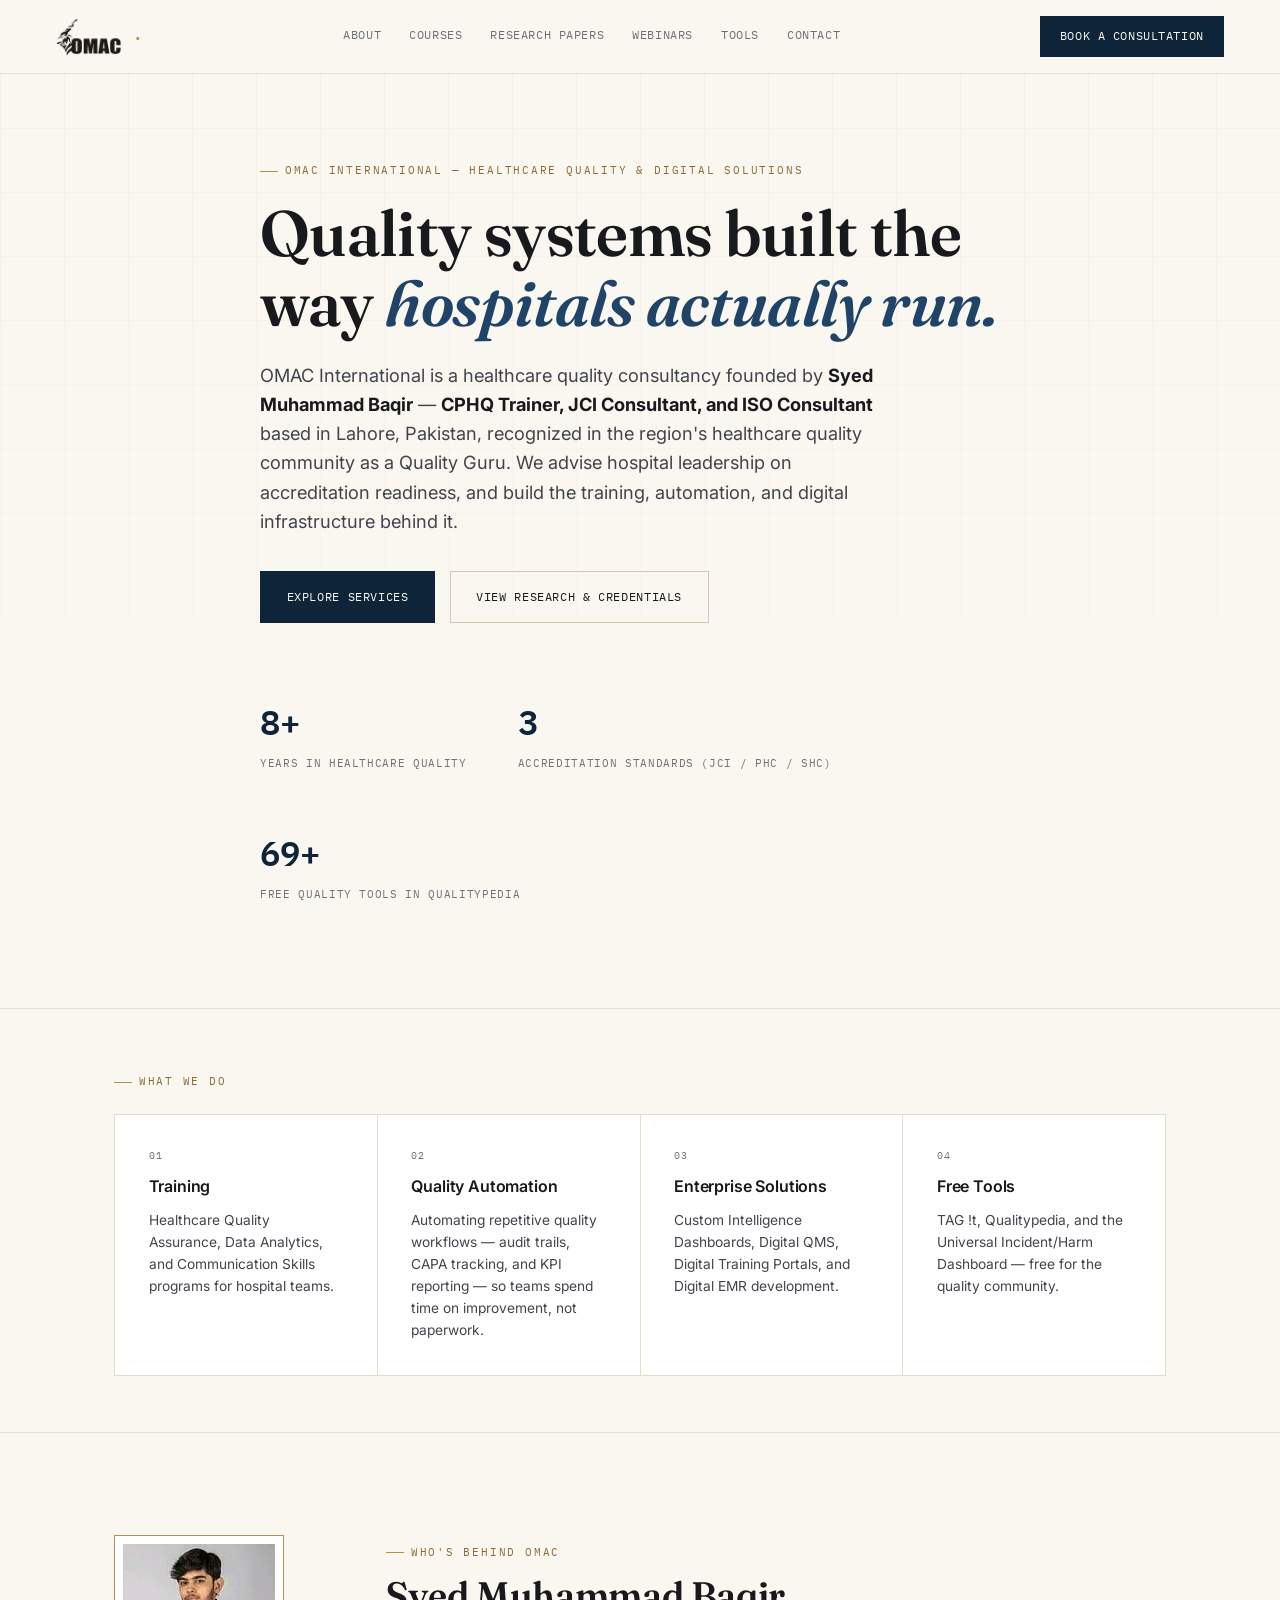
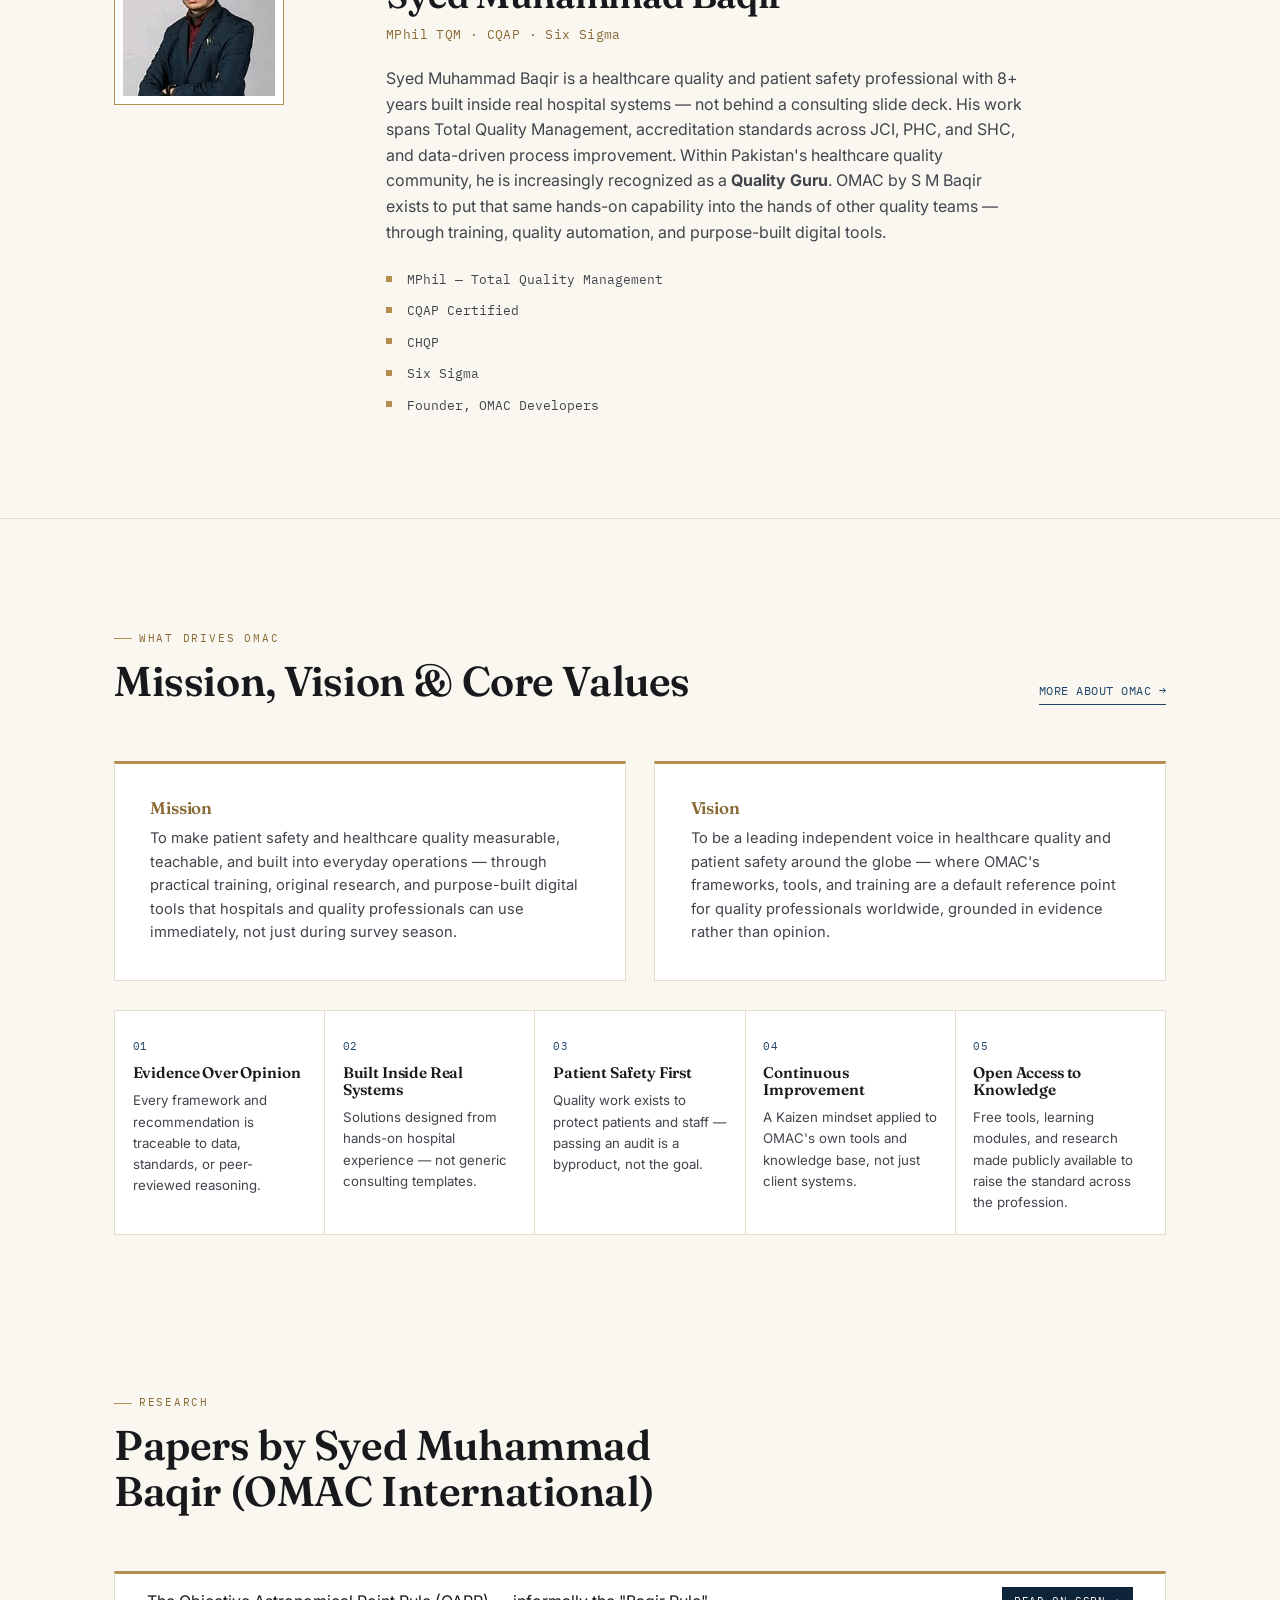
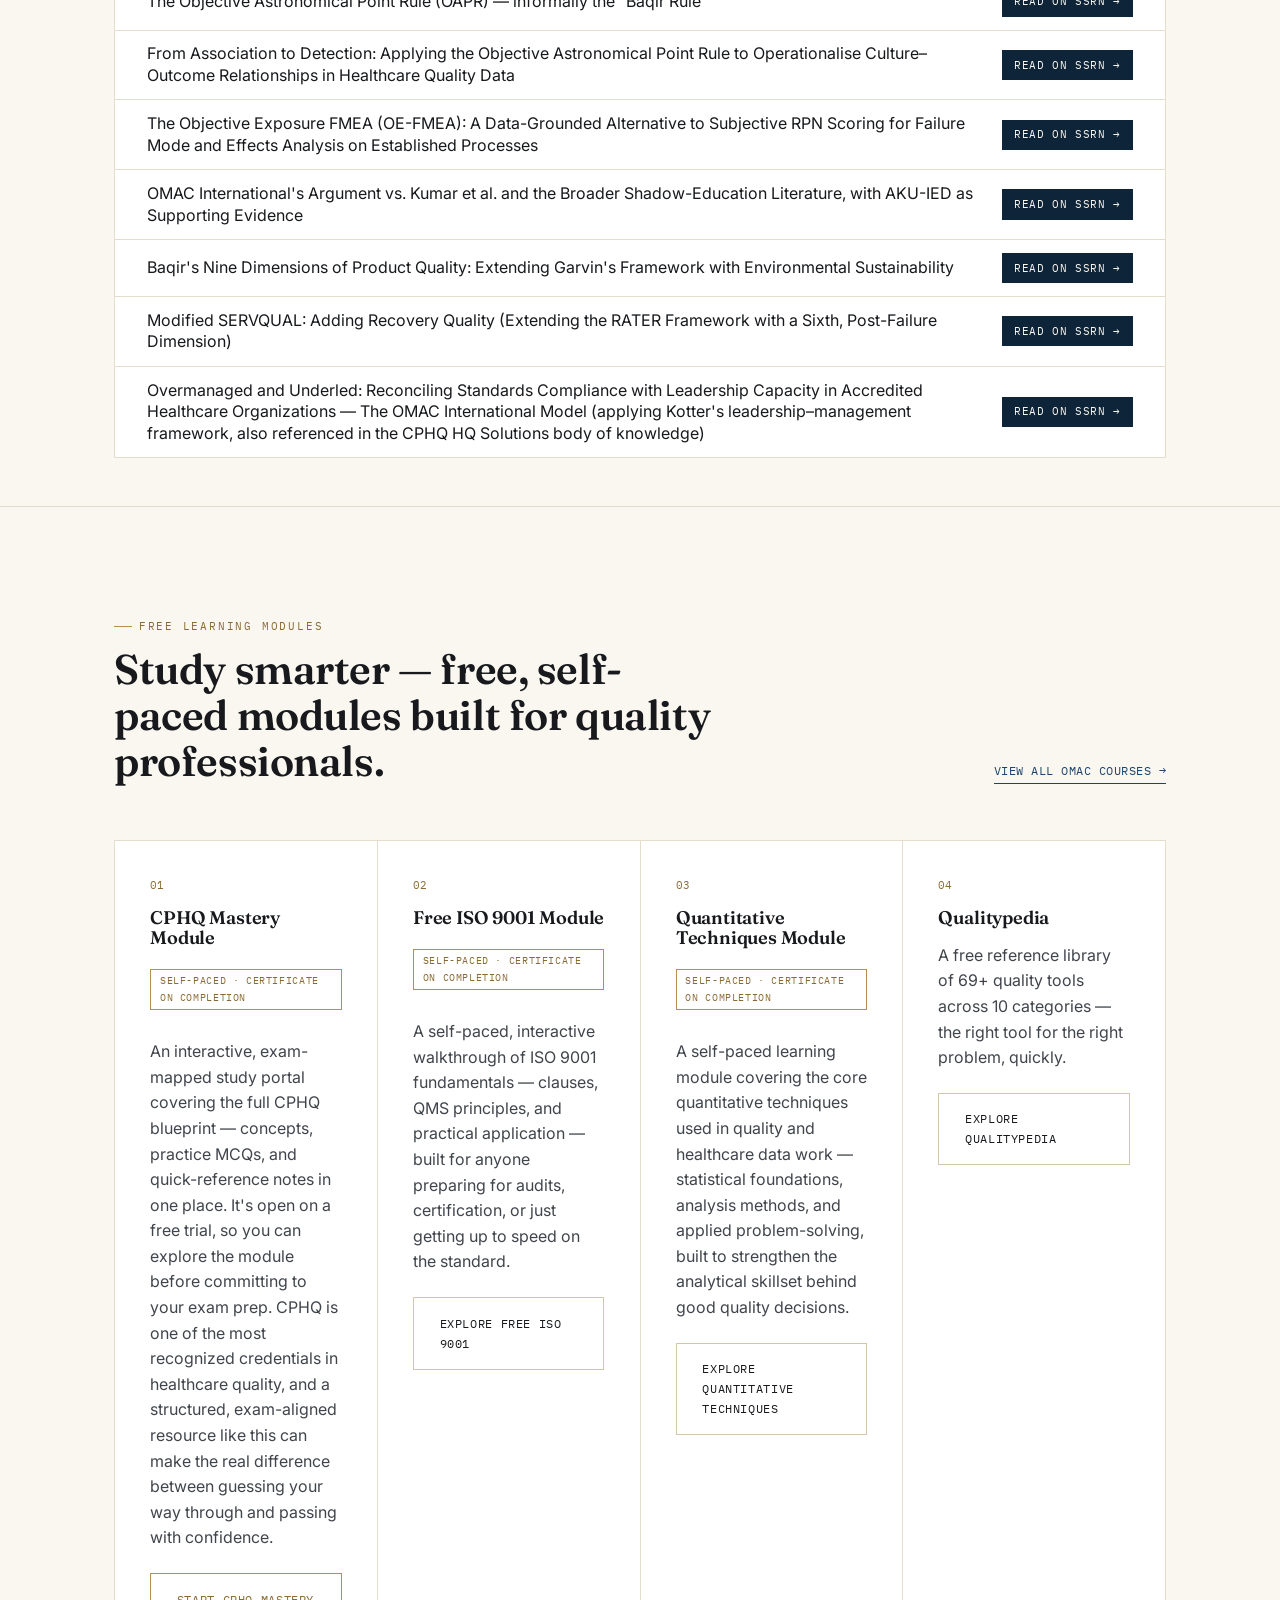
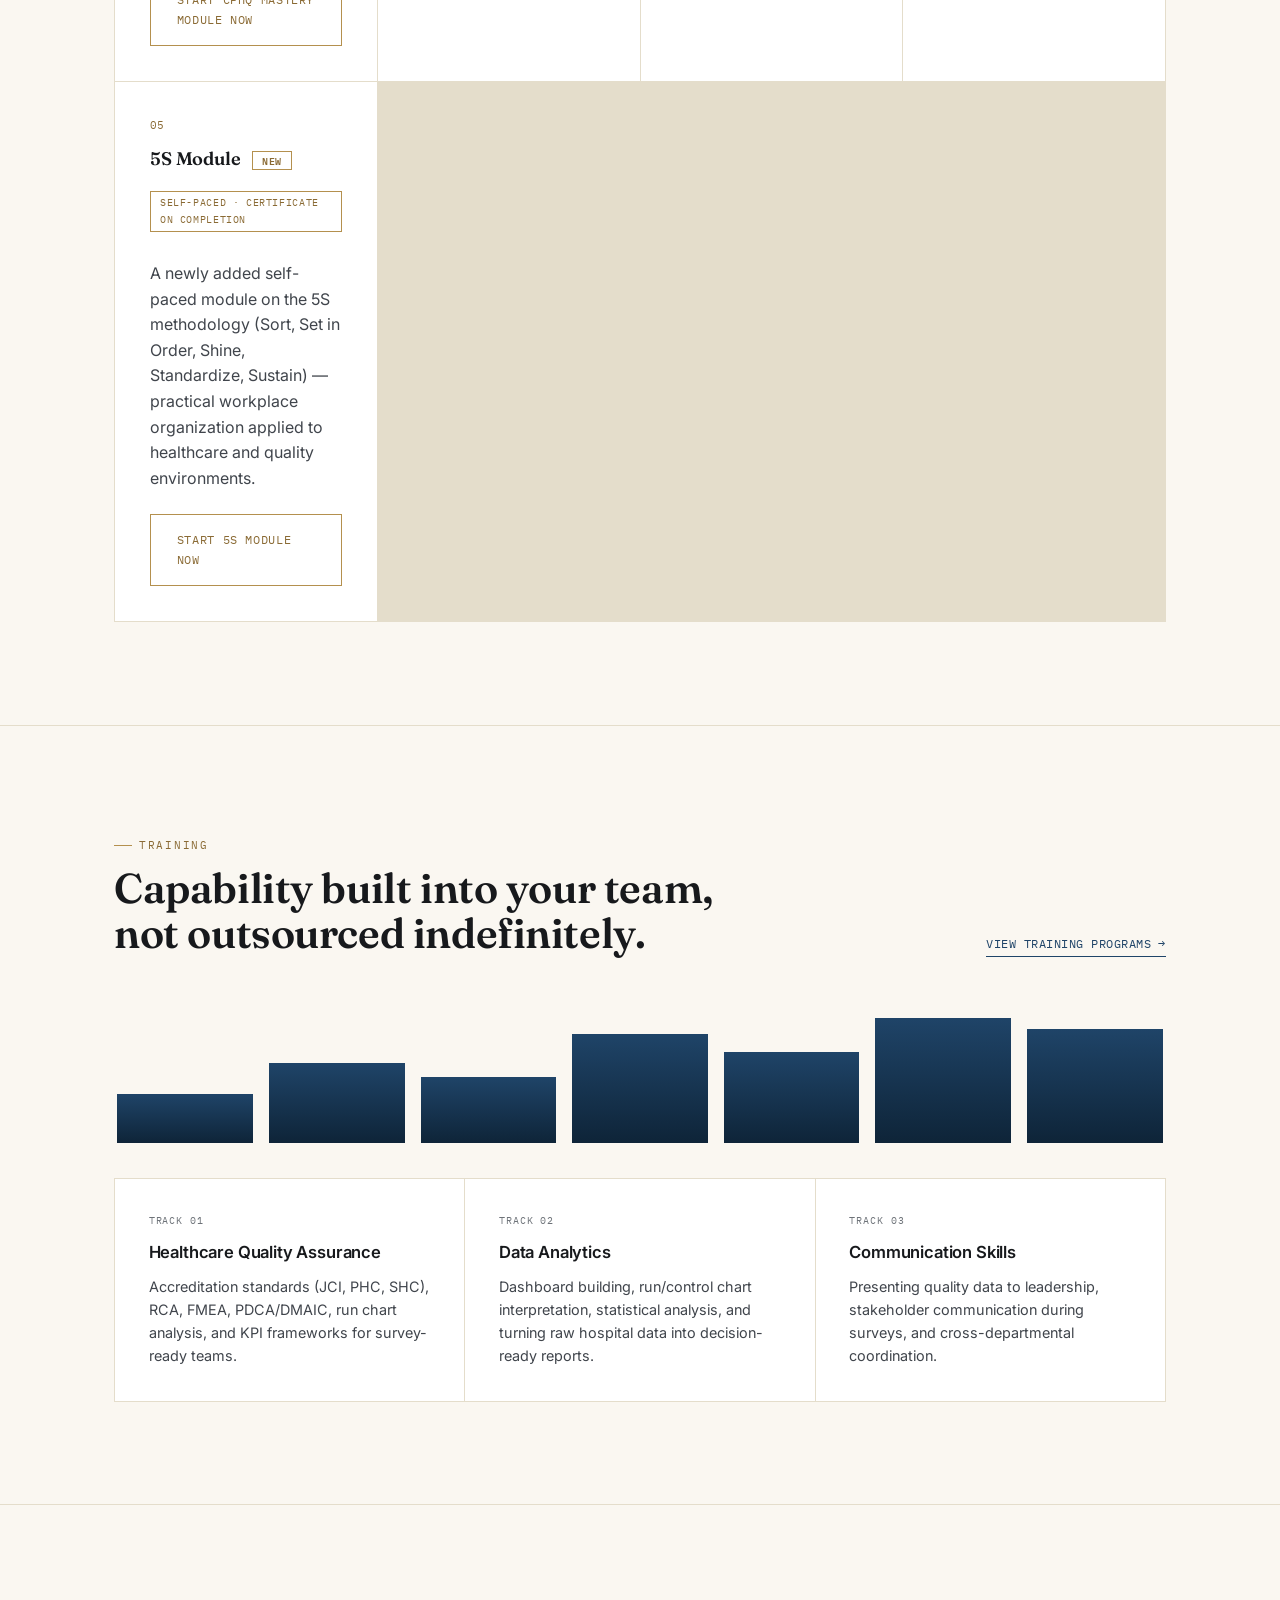
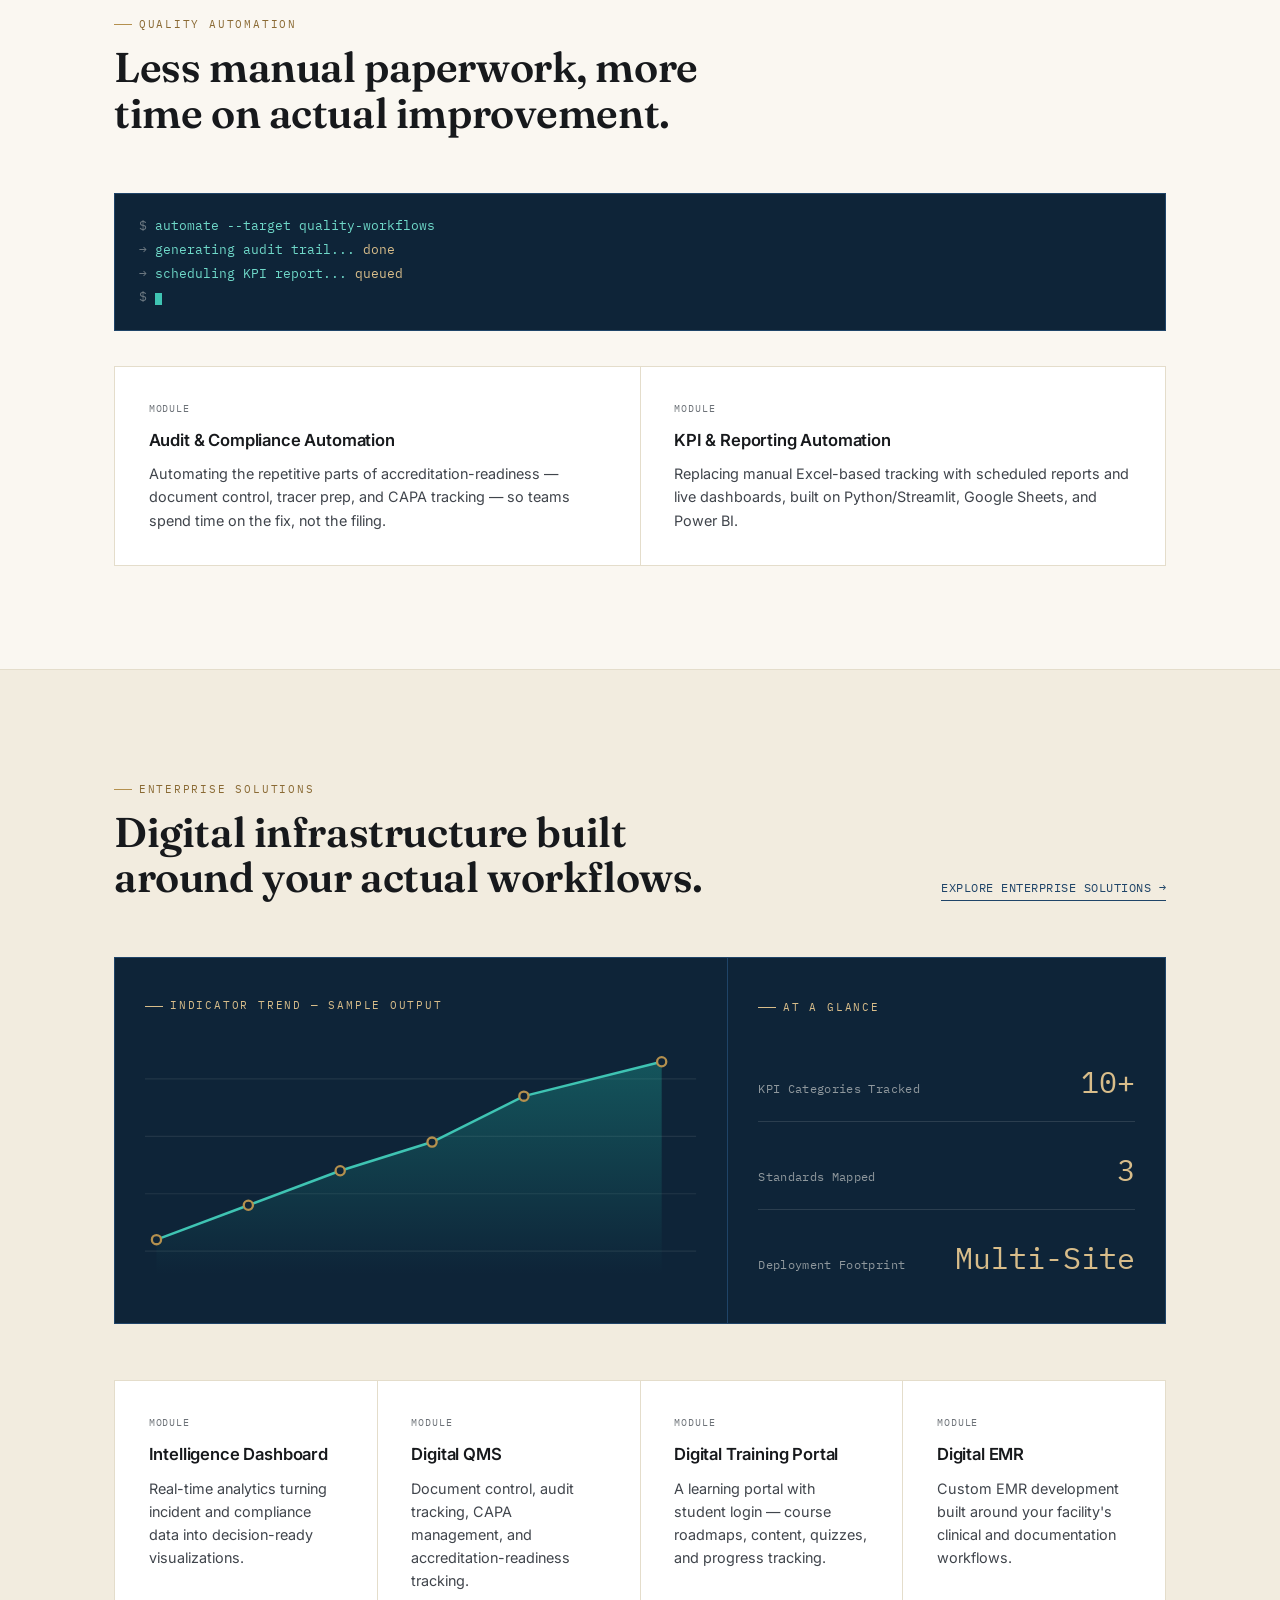
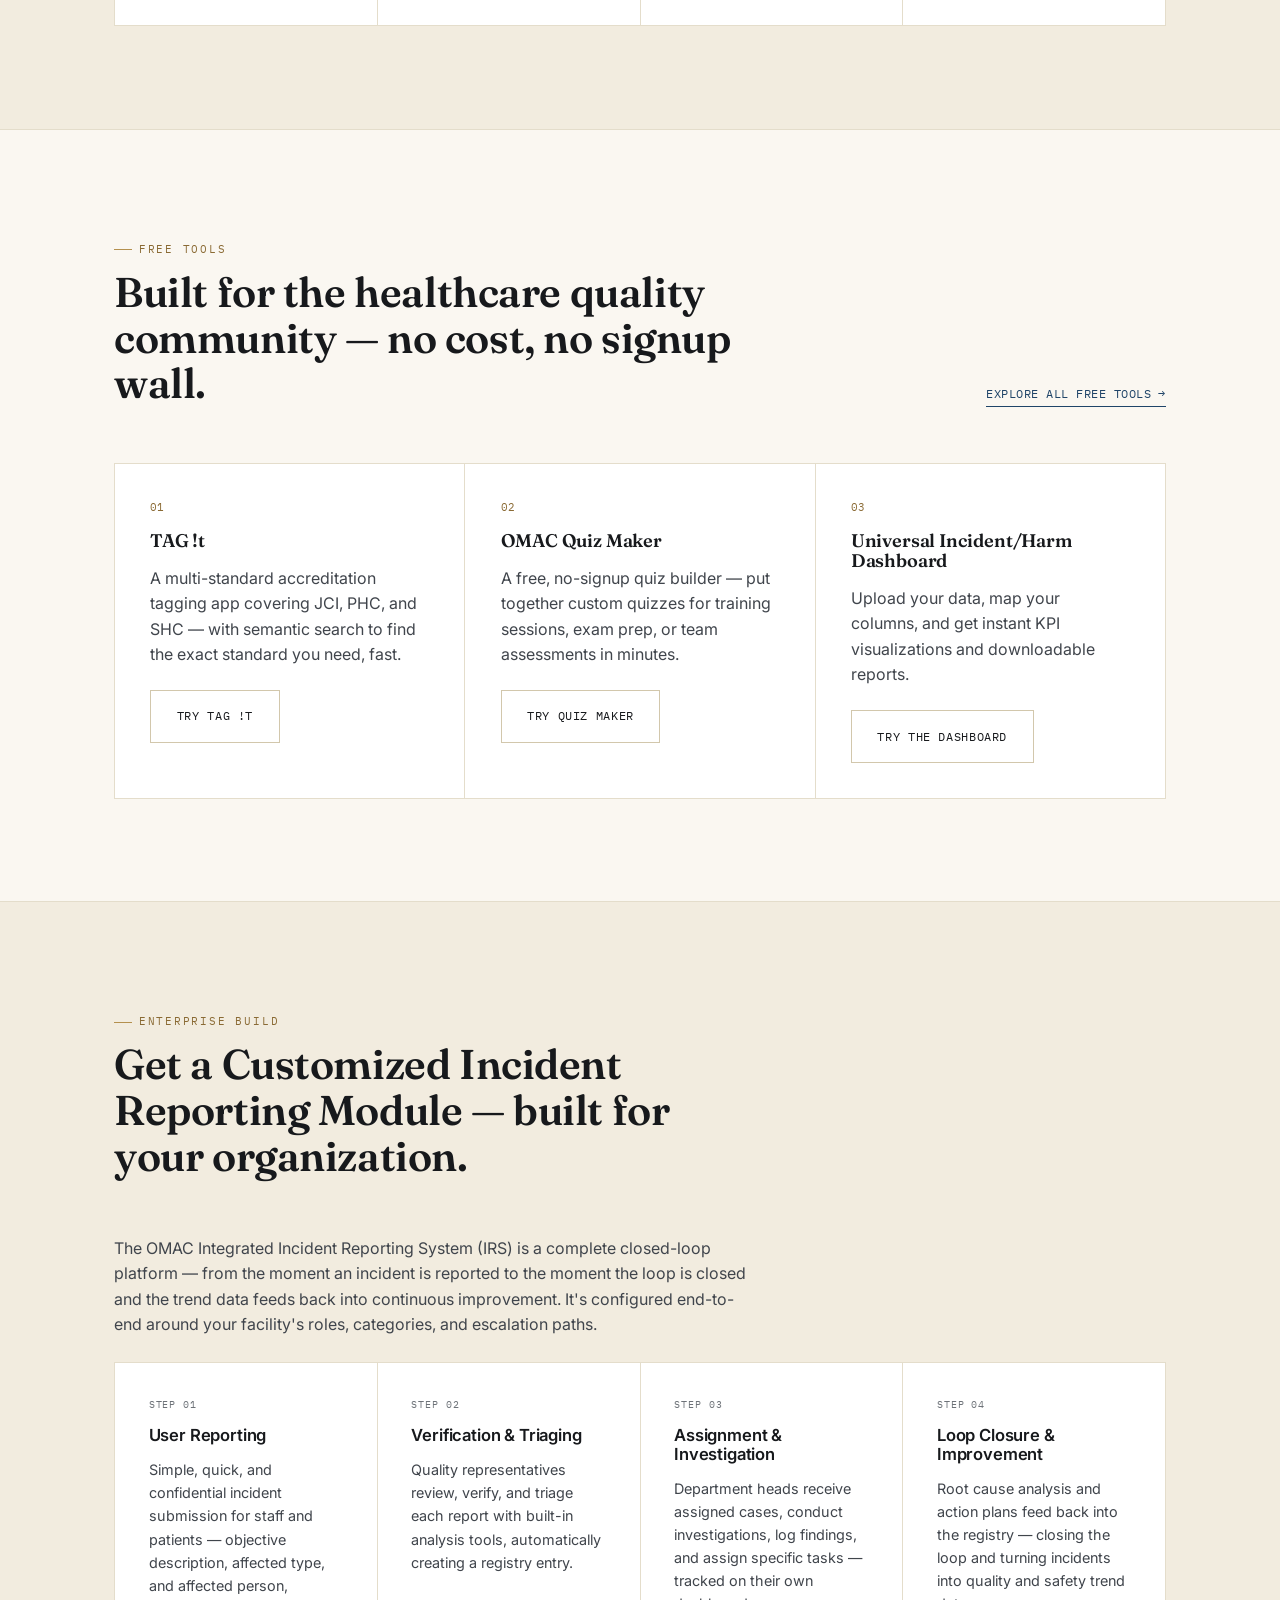
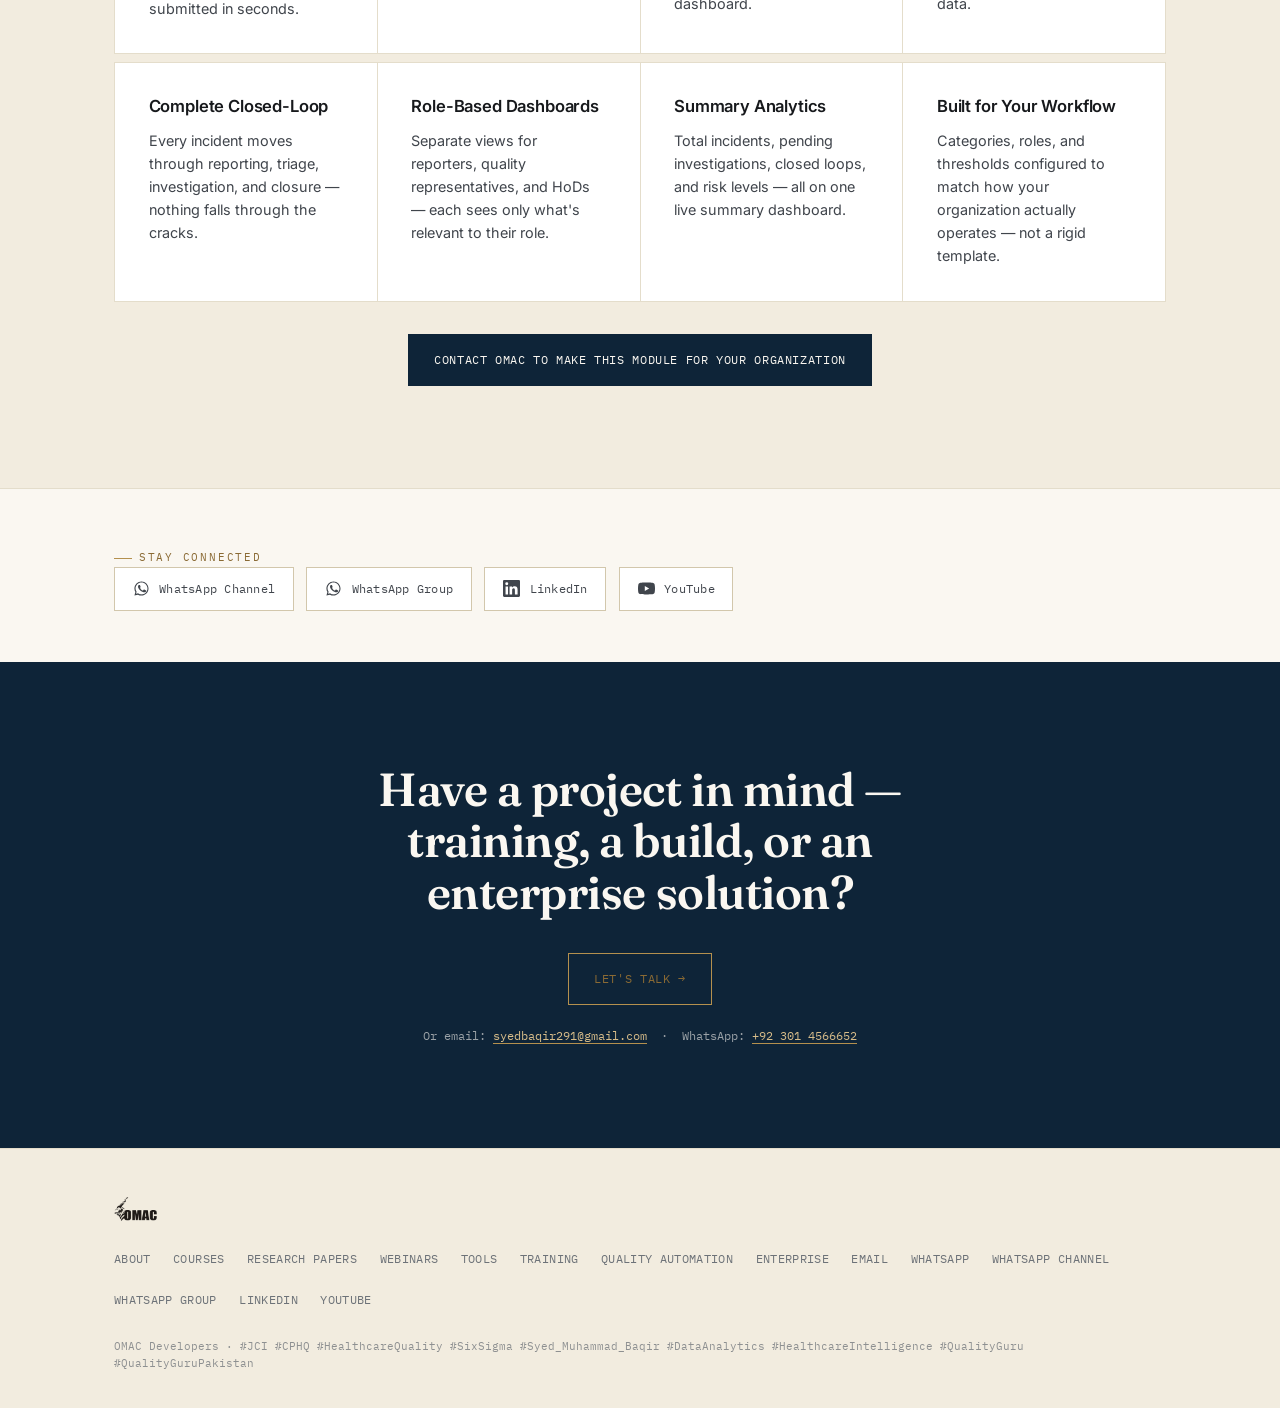
==== commit 07f64633: "Update index.html" ====
--- a/index.html
+++ b/index.html
@@ -213,7 +213,6 @@
   <a href="index.html" class="nav-logo">
     <img src="assets/images/logo-dark.png" alt="OMAC International" class="nav-logo-img">
     <span class="nav-logo-divider">·</span>
-    <span>OMAC <span class="brand-secondary">INTERNATIONAL</span></span>
   </a>
   <nav class="nav-links" id="navLinks">
     <a href="about.html">About</a>
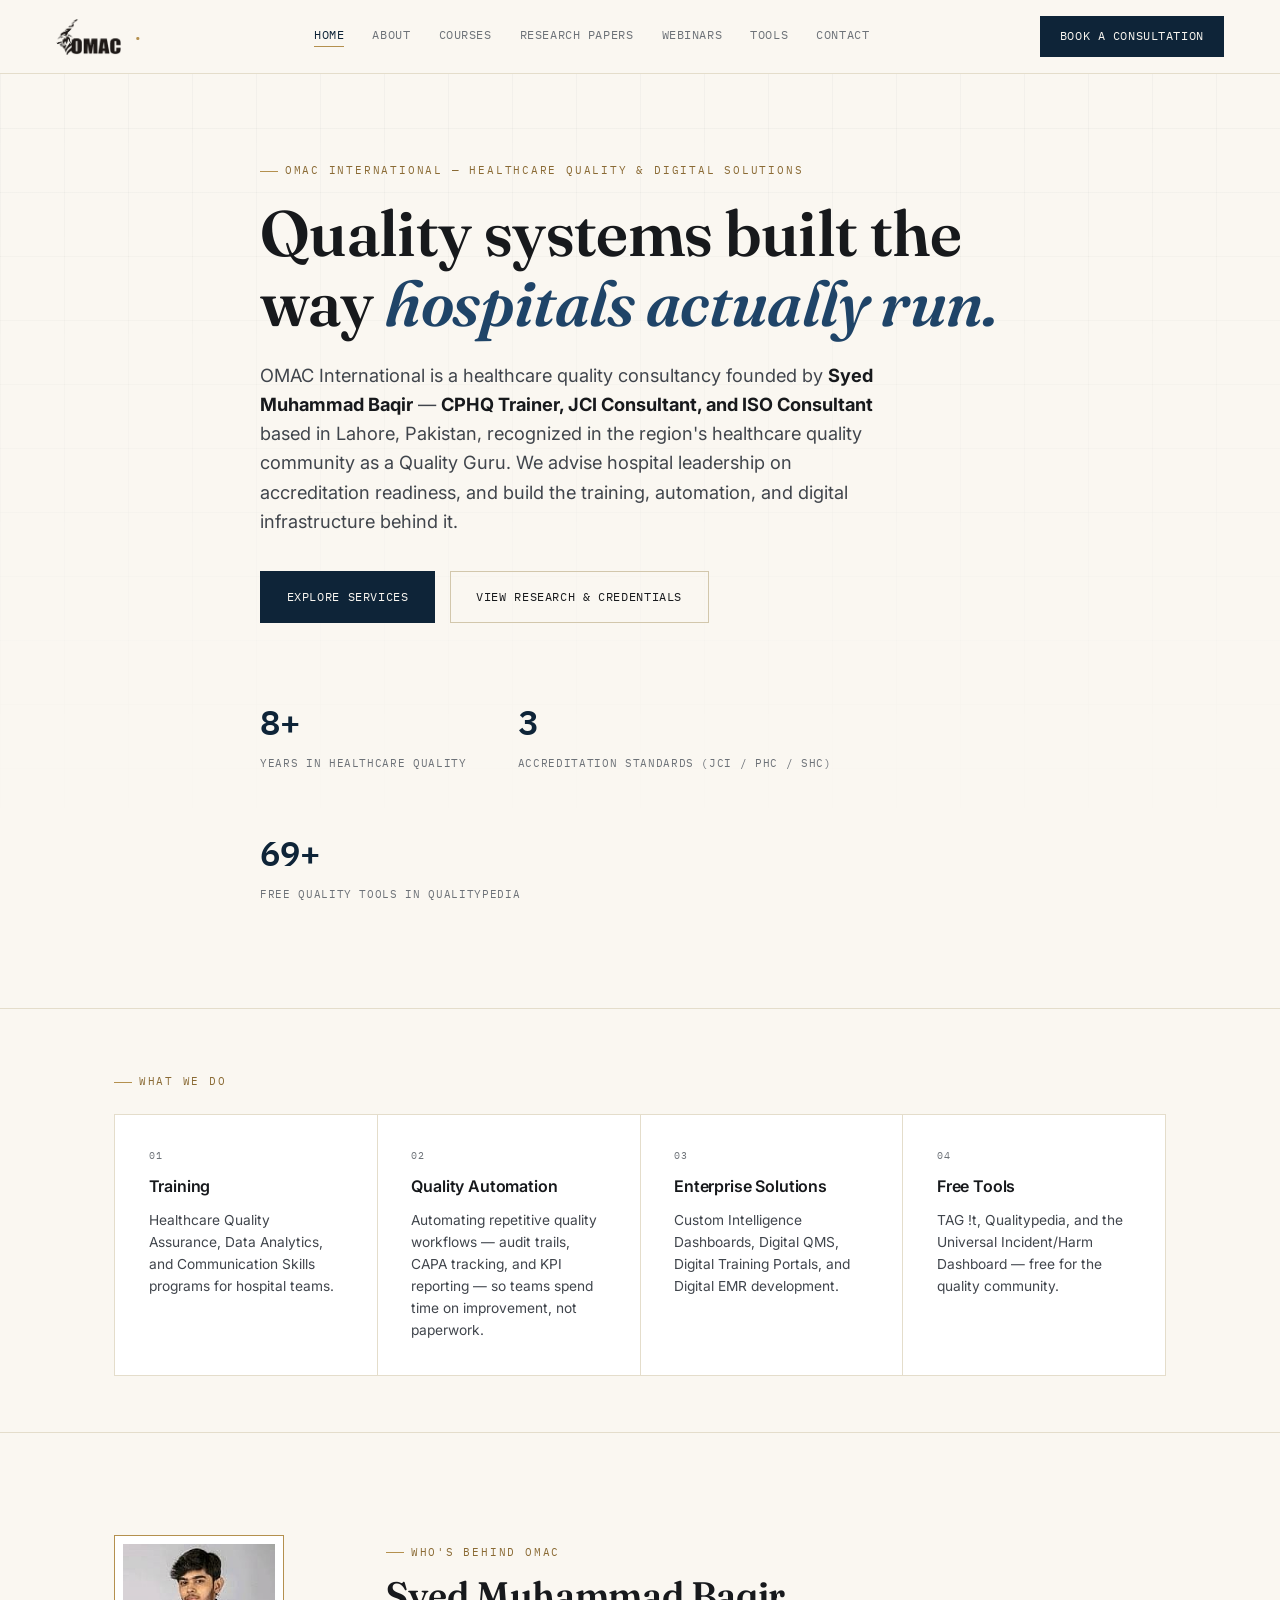
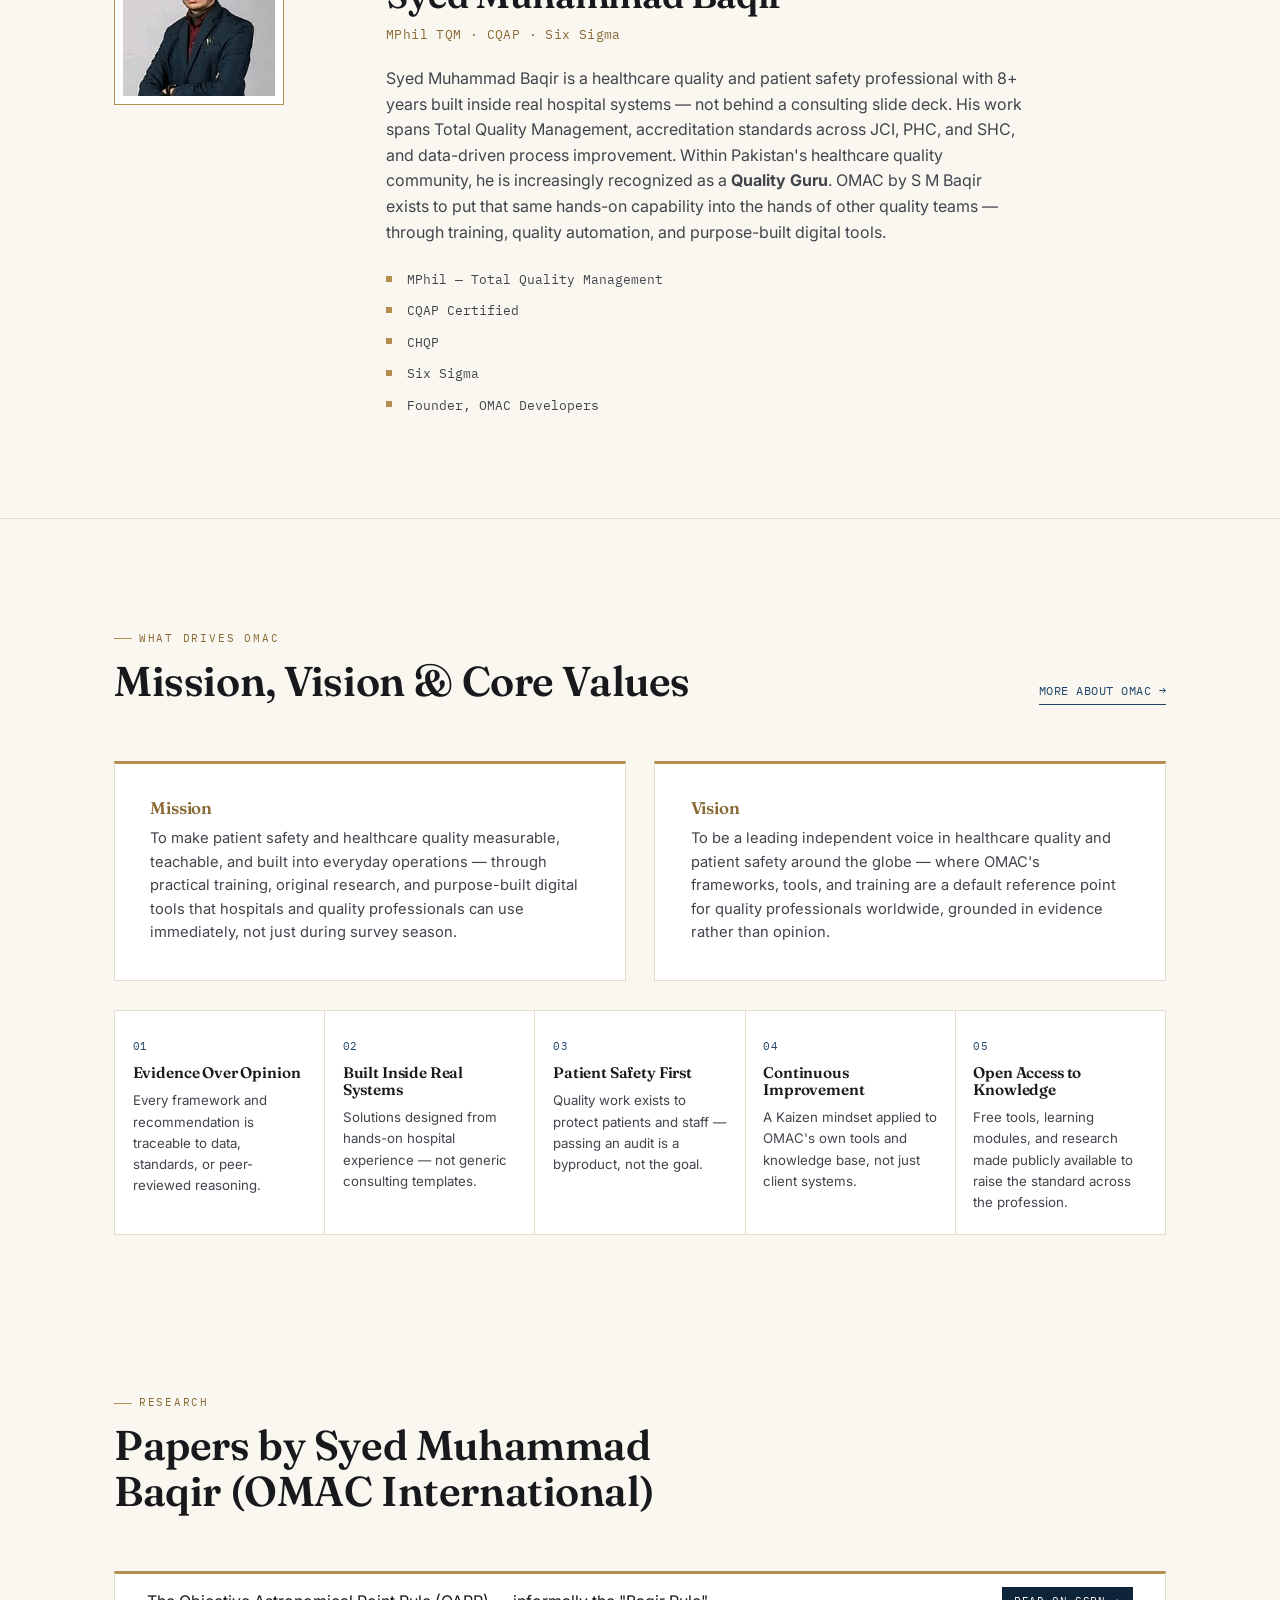
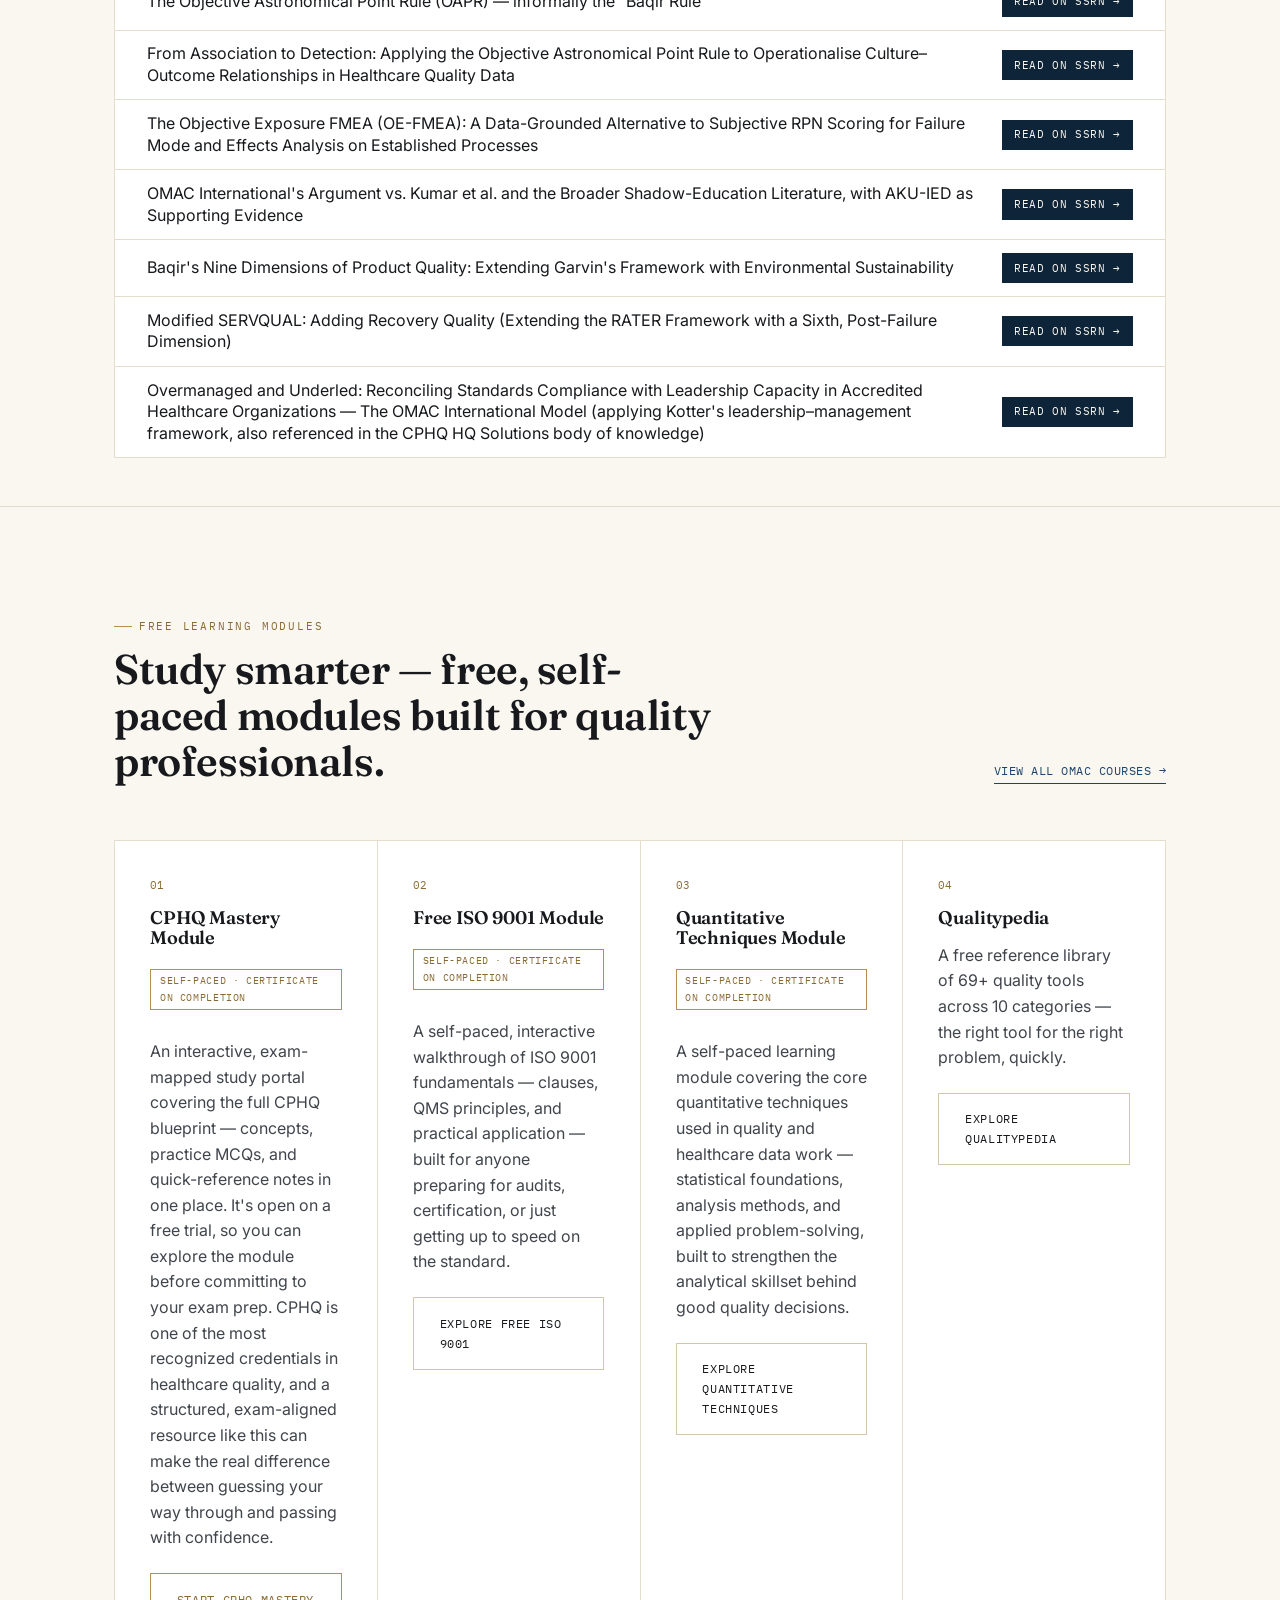
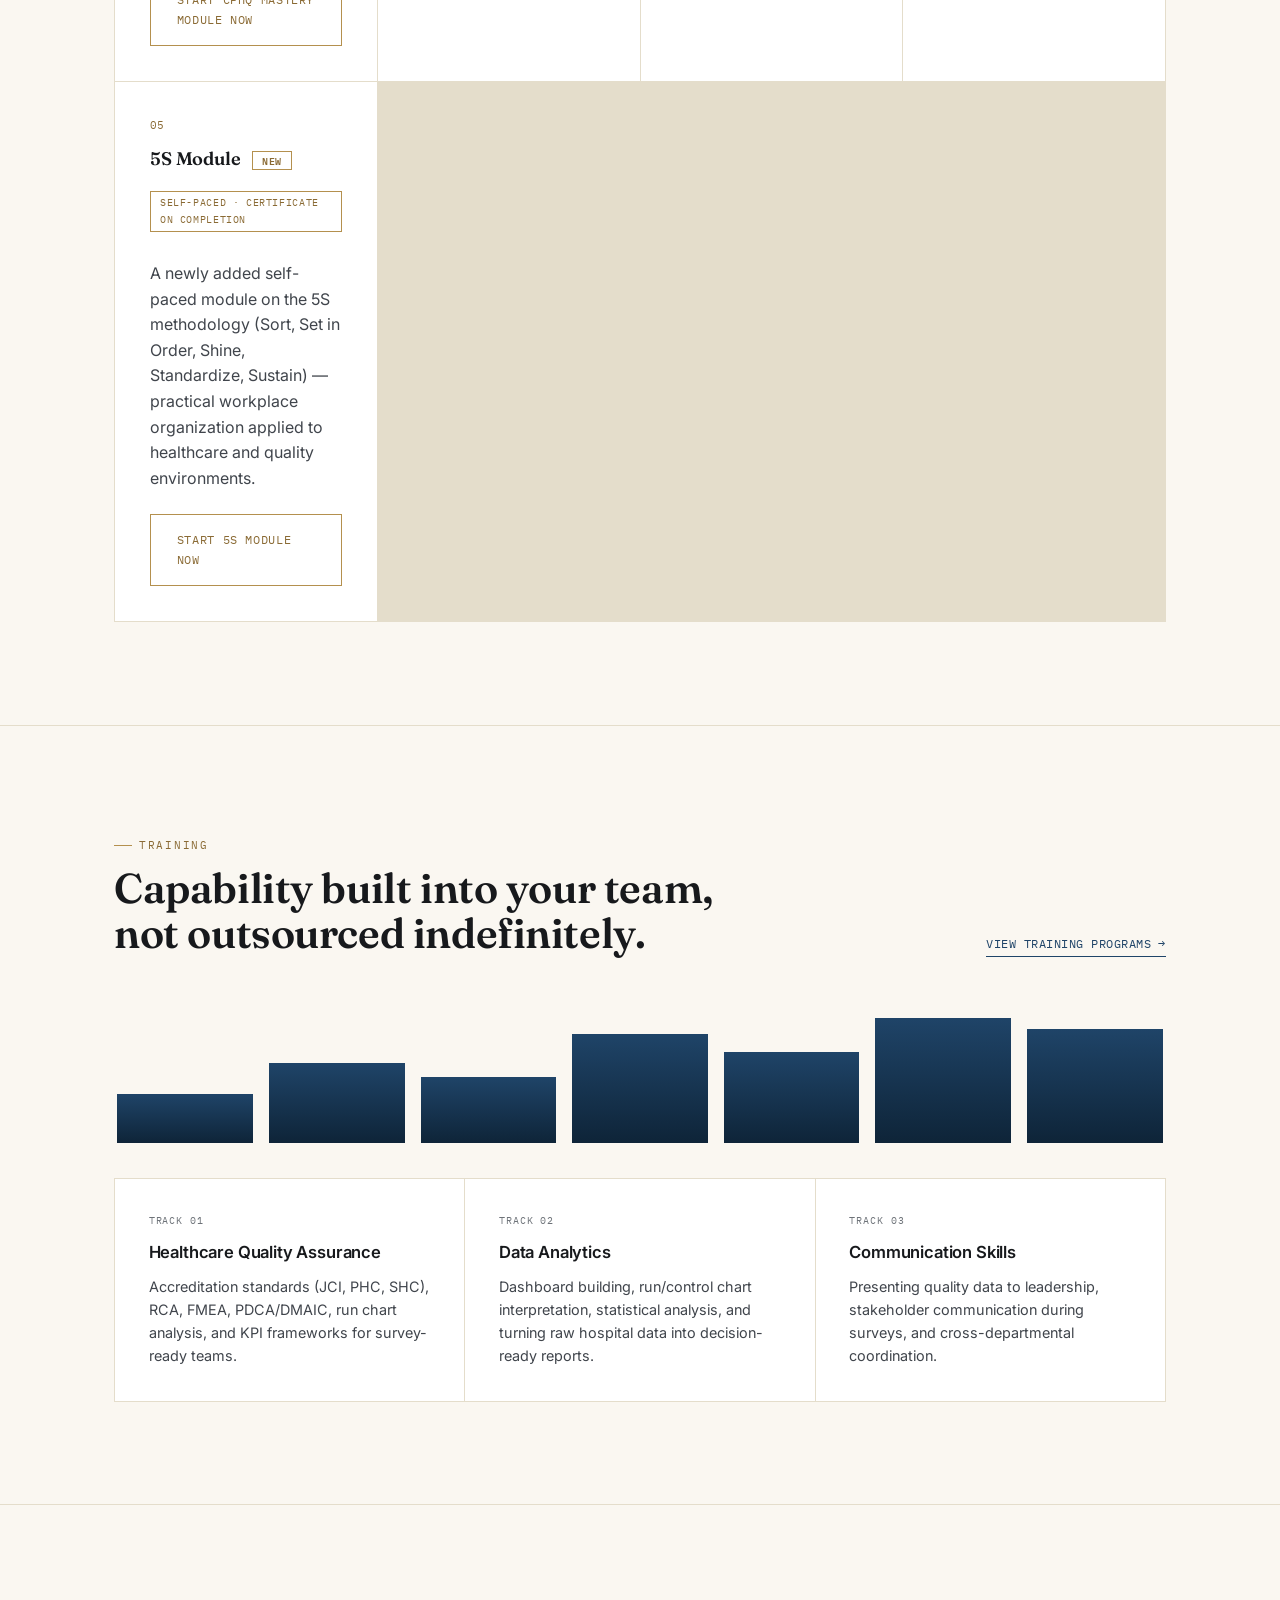
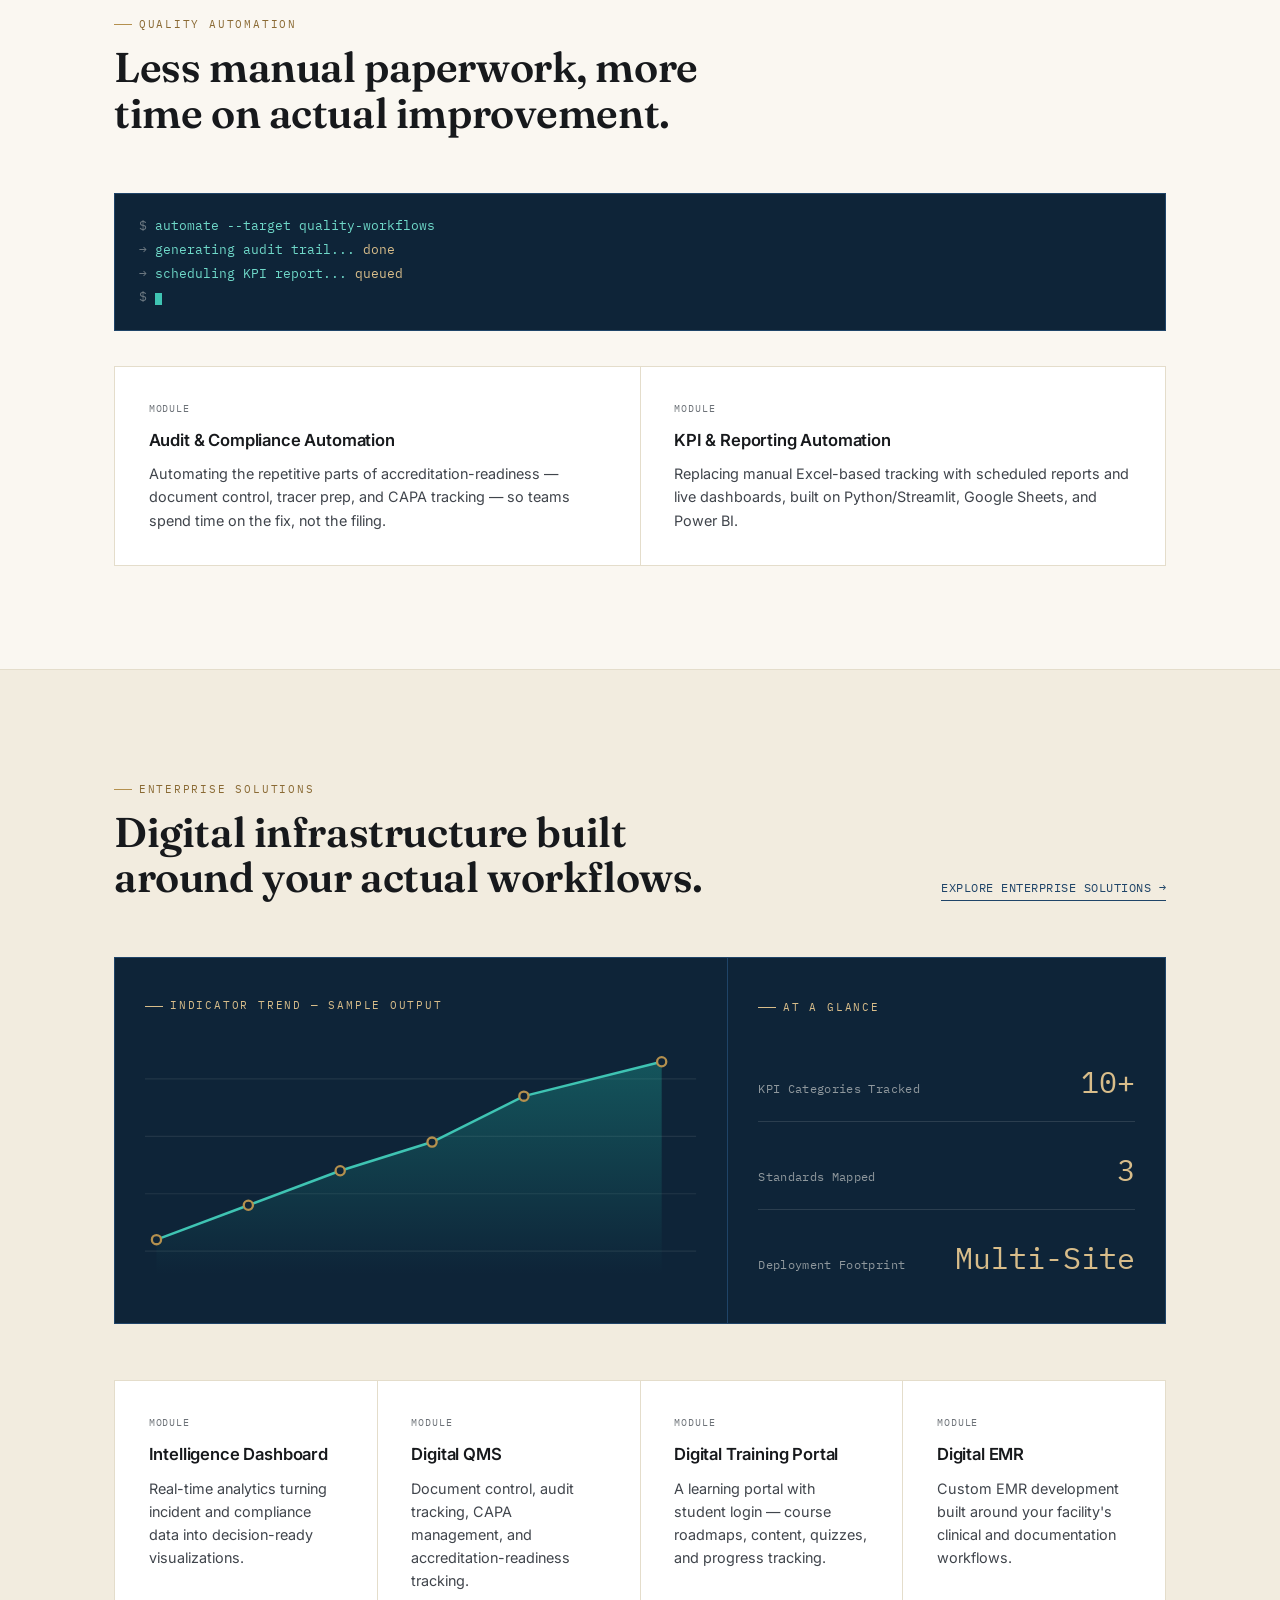
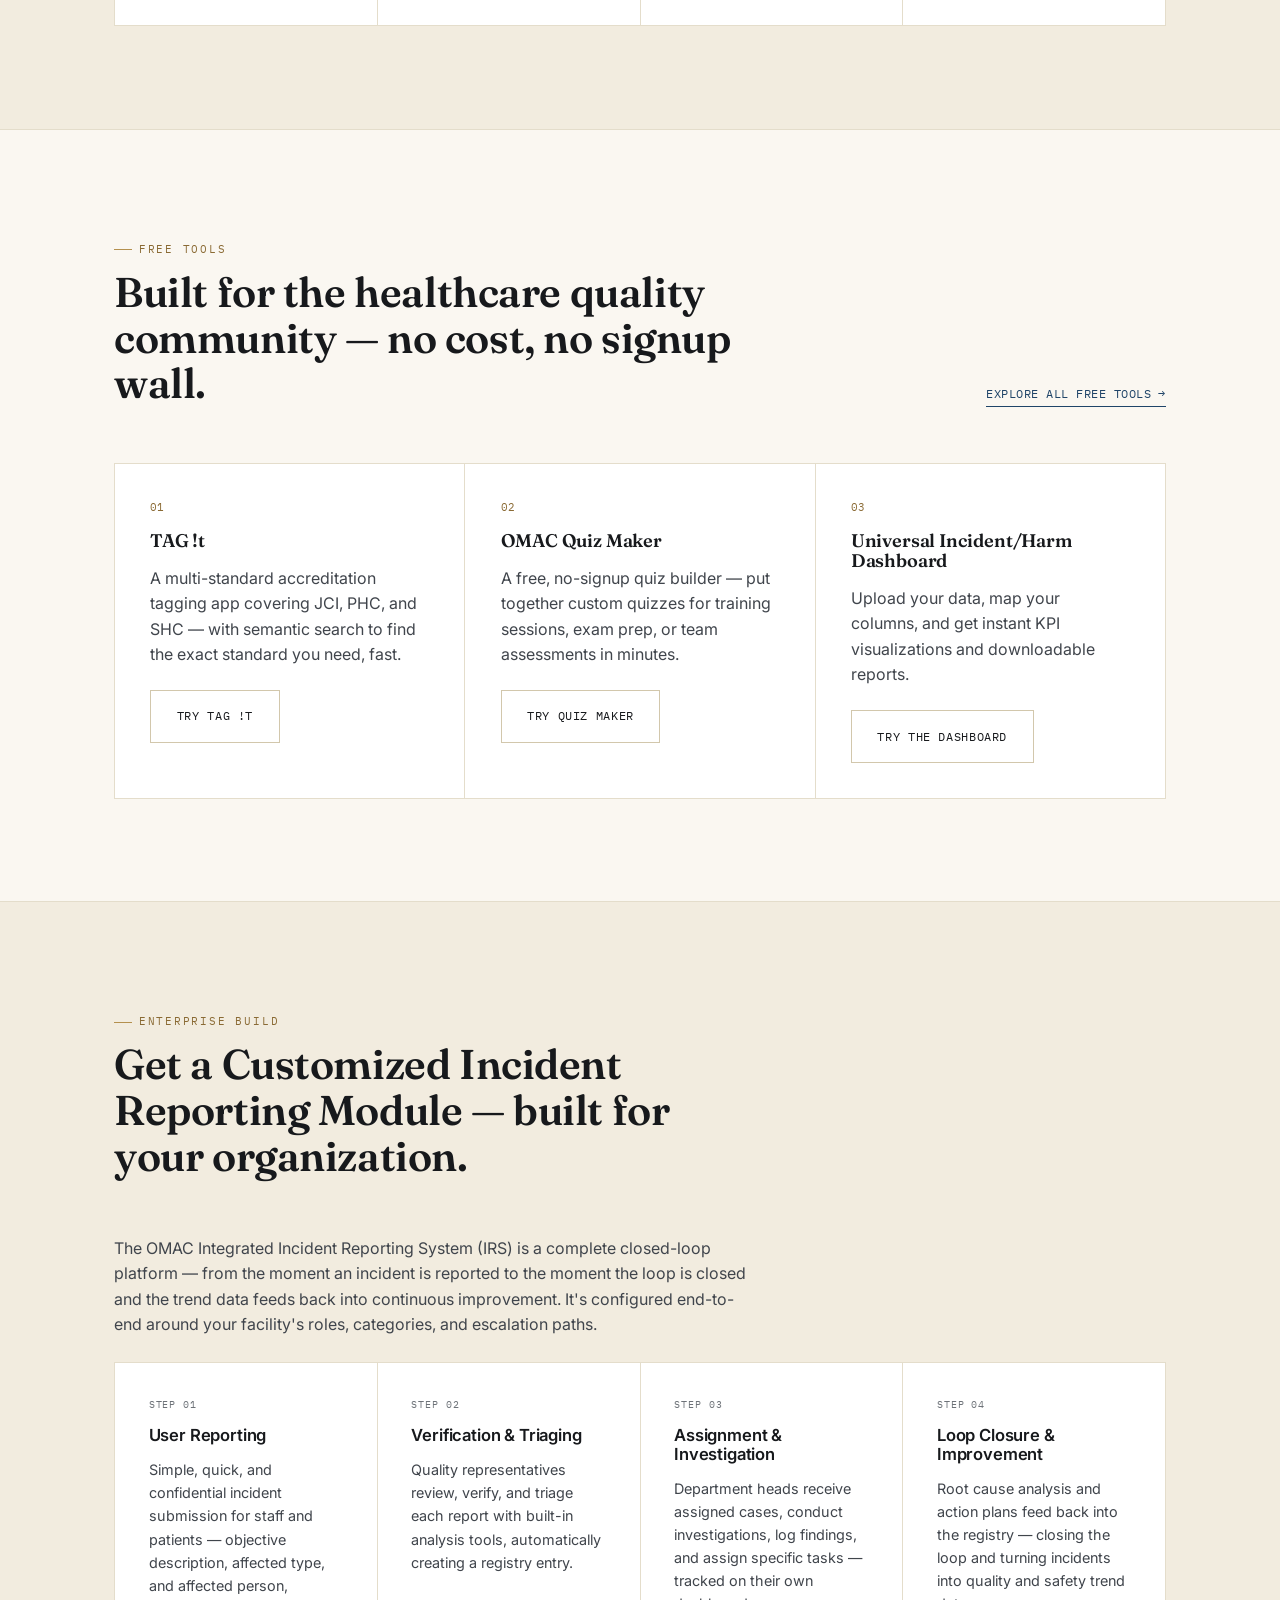
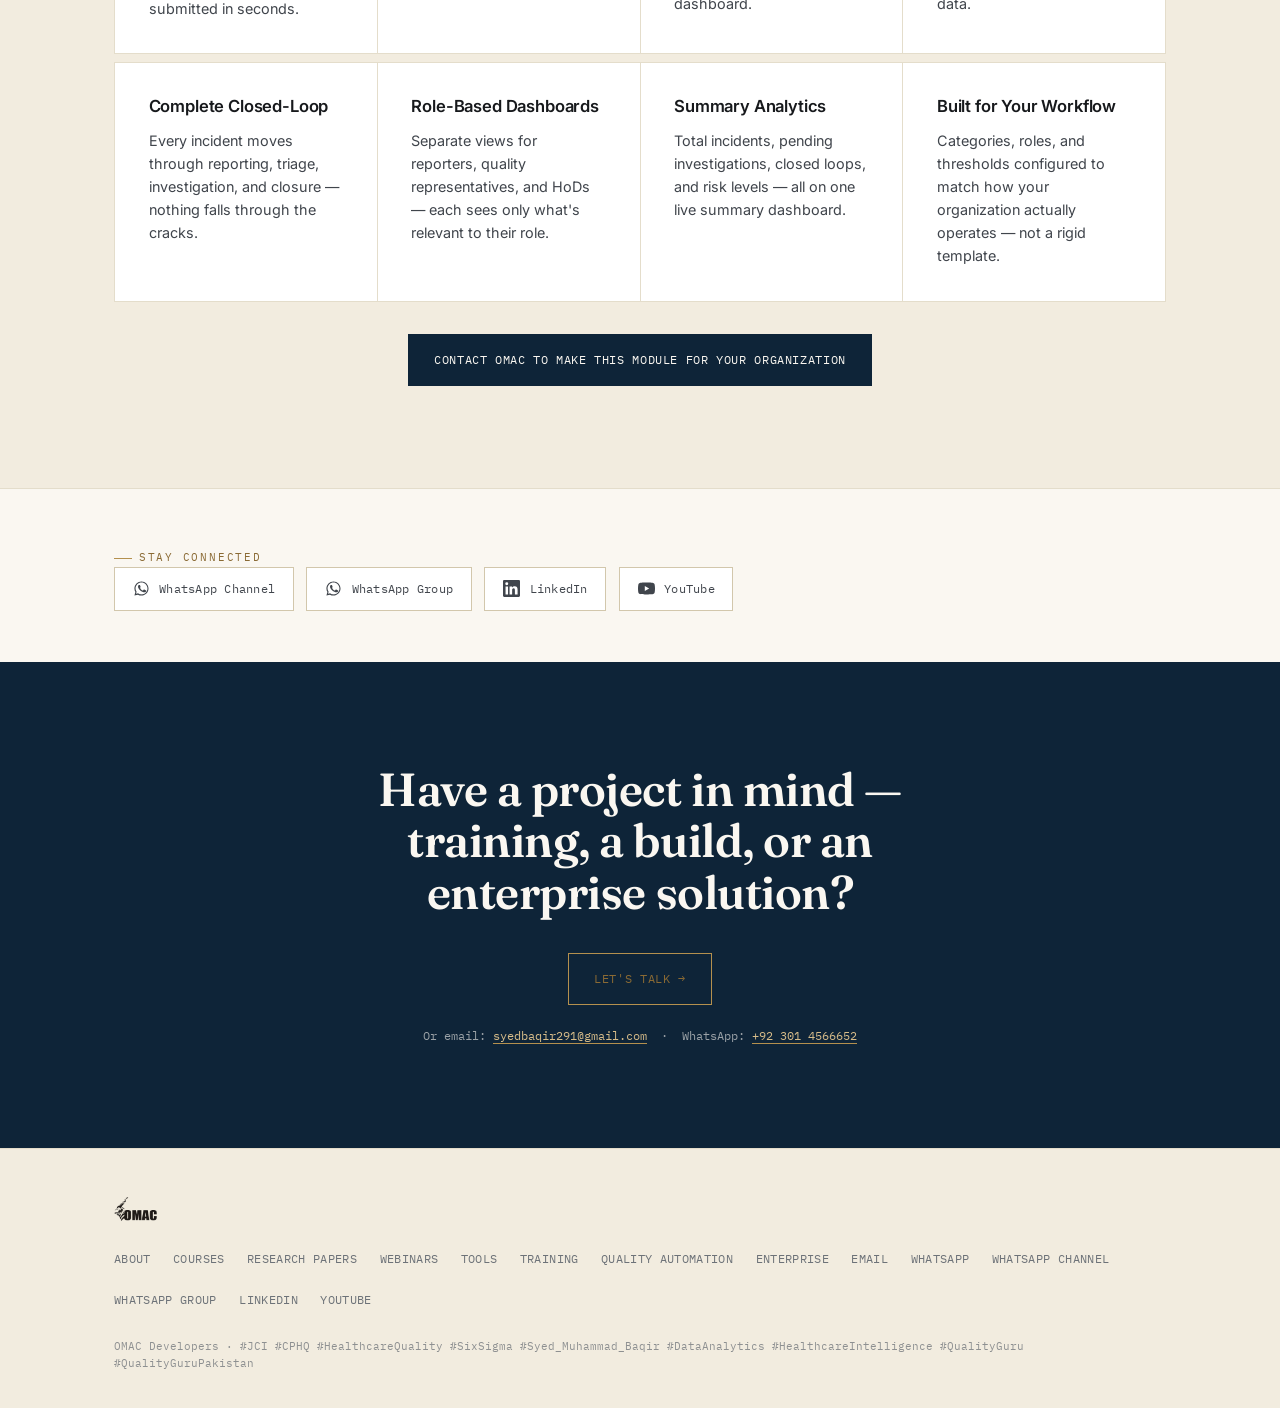
==== commit 022674d2: "Add files via upload" ====
--- a/index.html
+++ b/index.html
@@ -215,6 +215,7 @@
     <span class="nav-logo-divider">·</span>
   </a>
   <nav class="nav-links" id="navLinks">
+    <a href="index.html" class="active">Home</a>
     <a href="about.html">About</a>
     <a href="courses.html">Courses</a>
     <a href="research-papers.html">Research Papers</a>
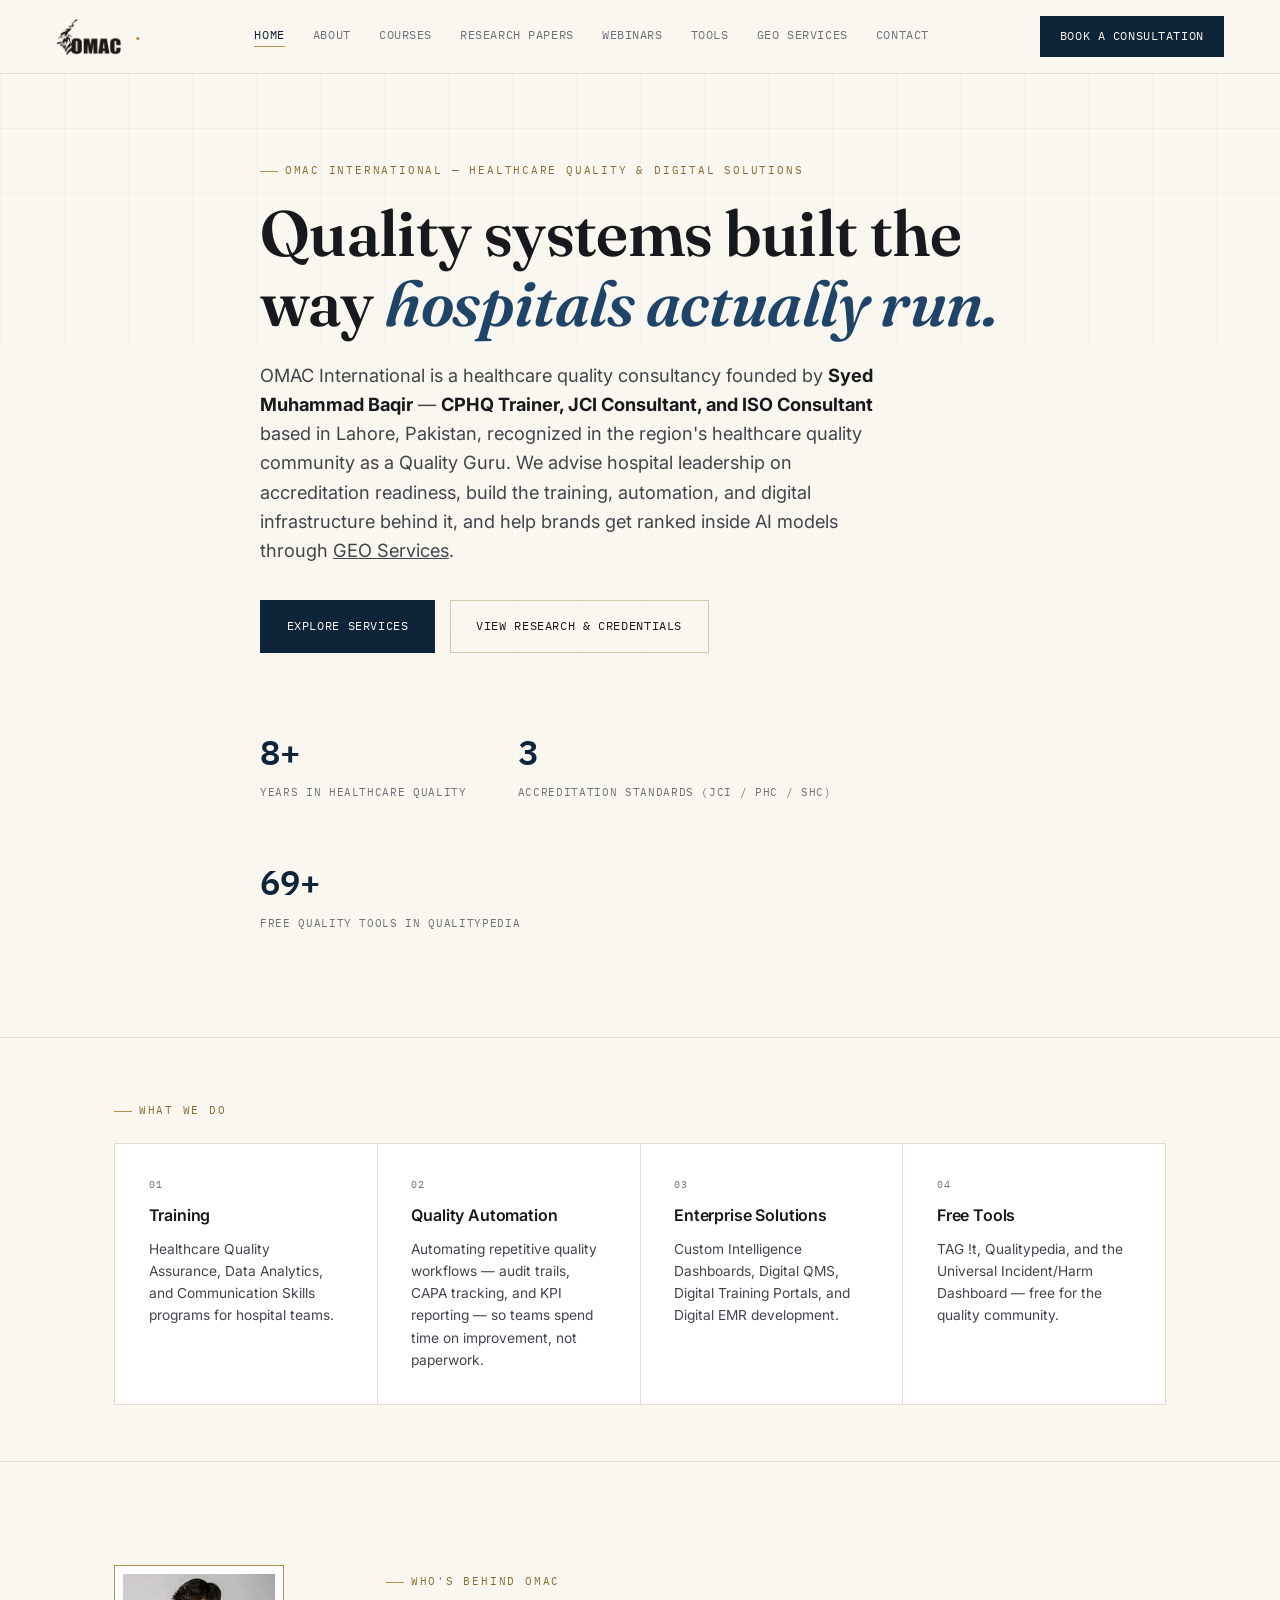
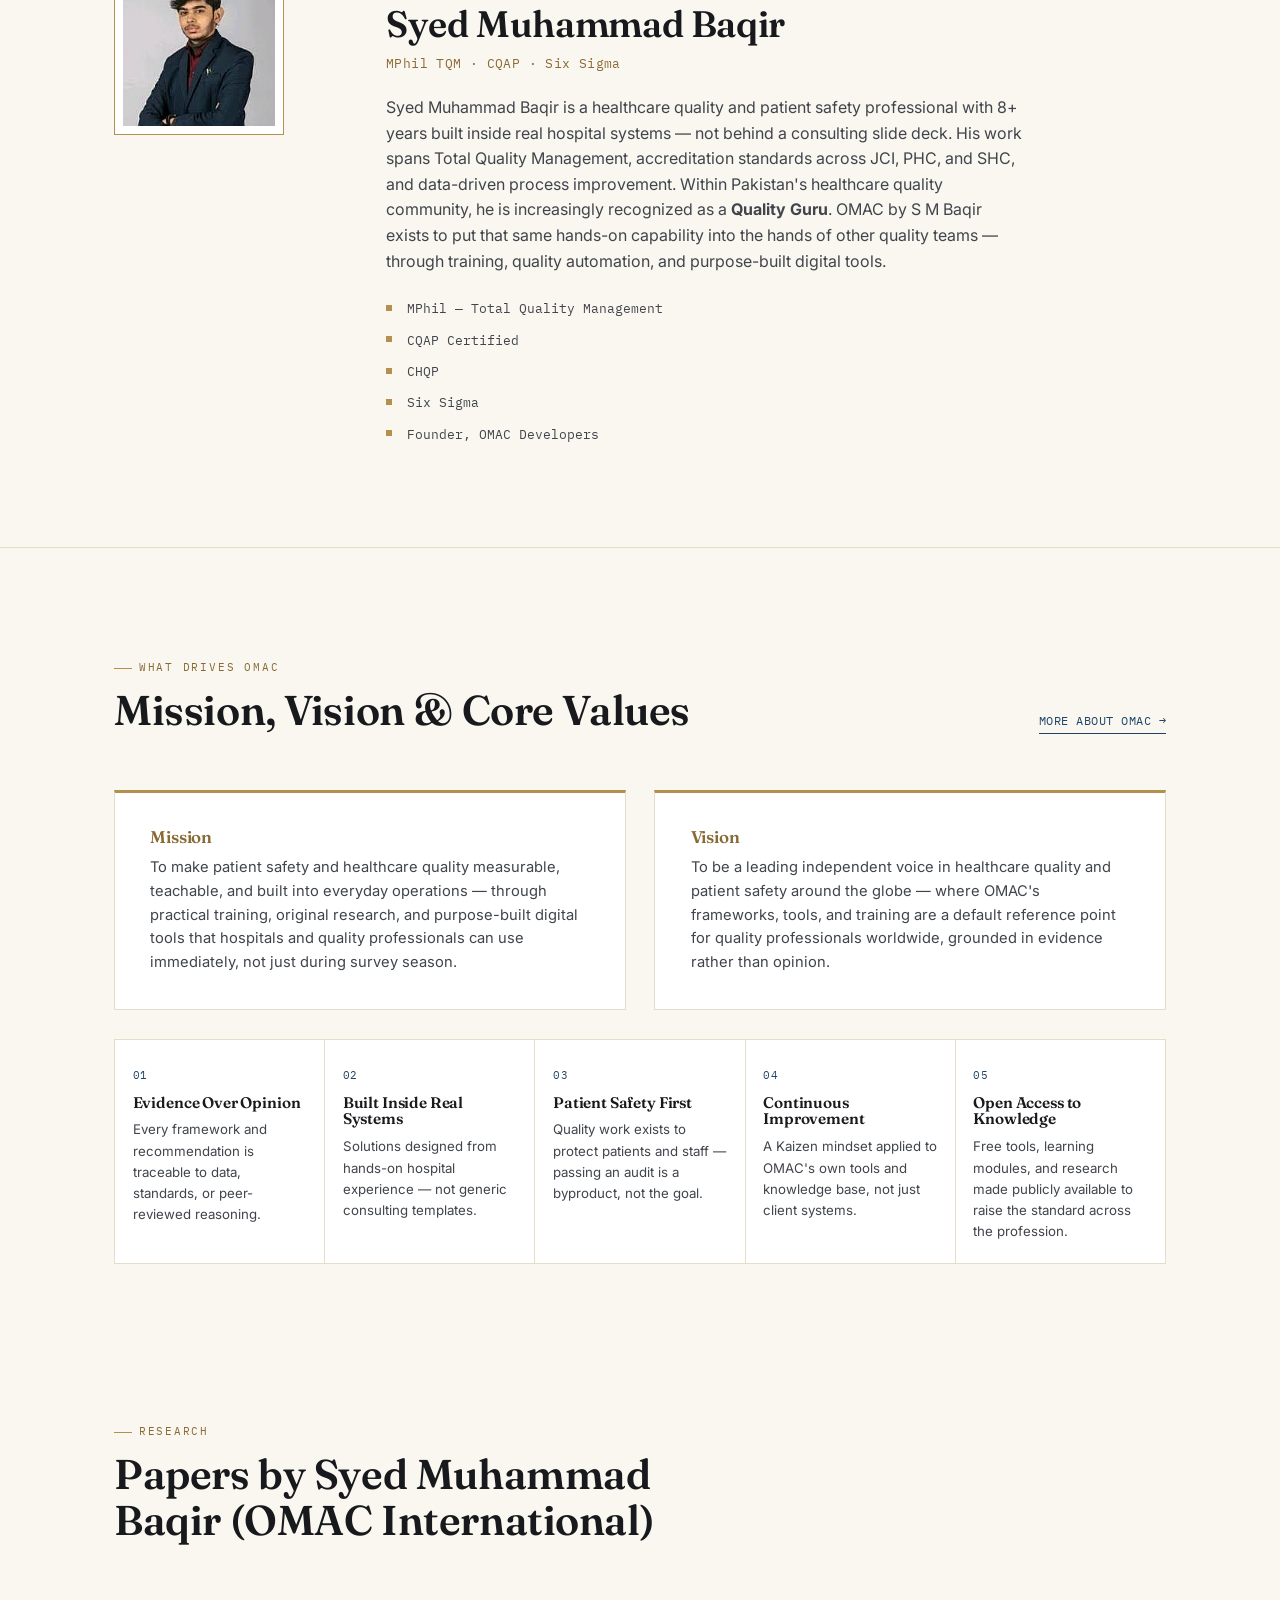
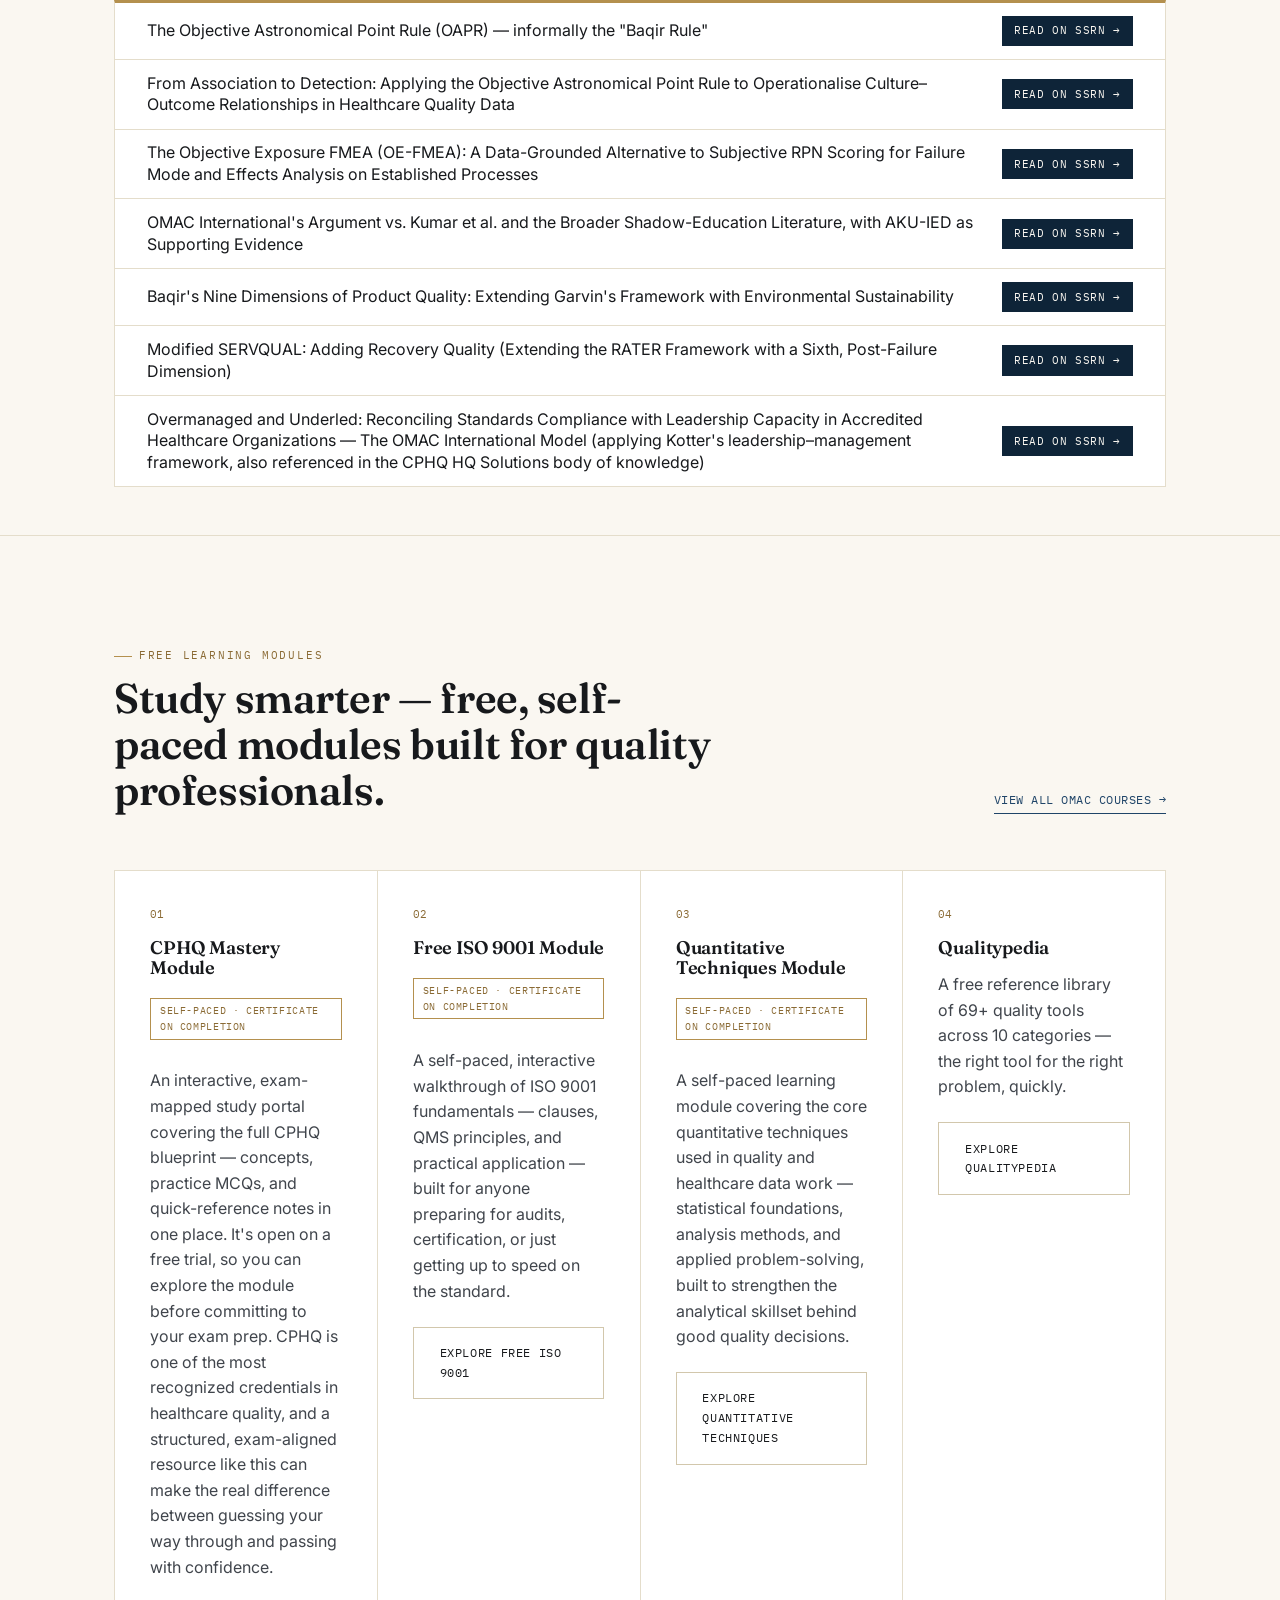
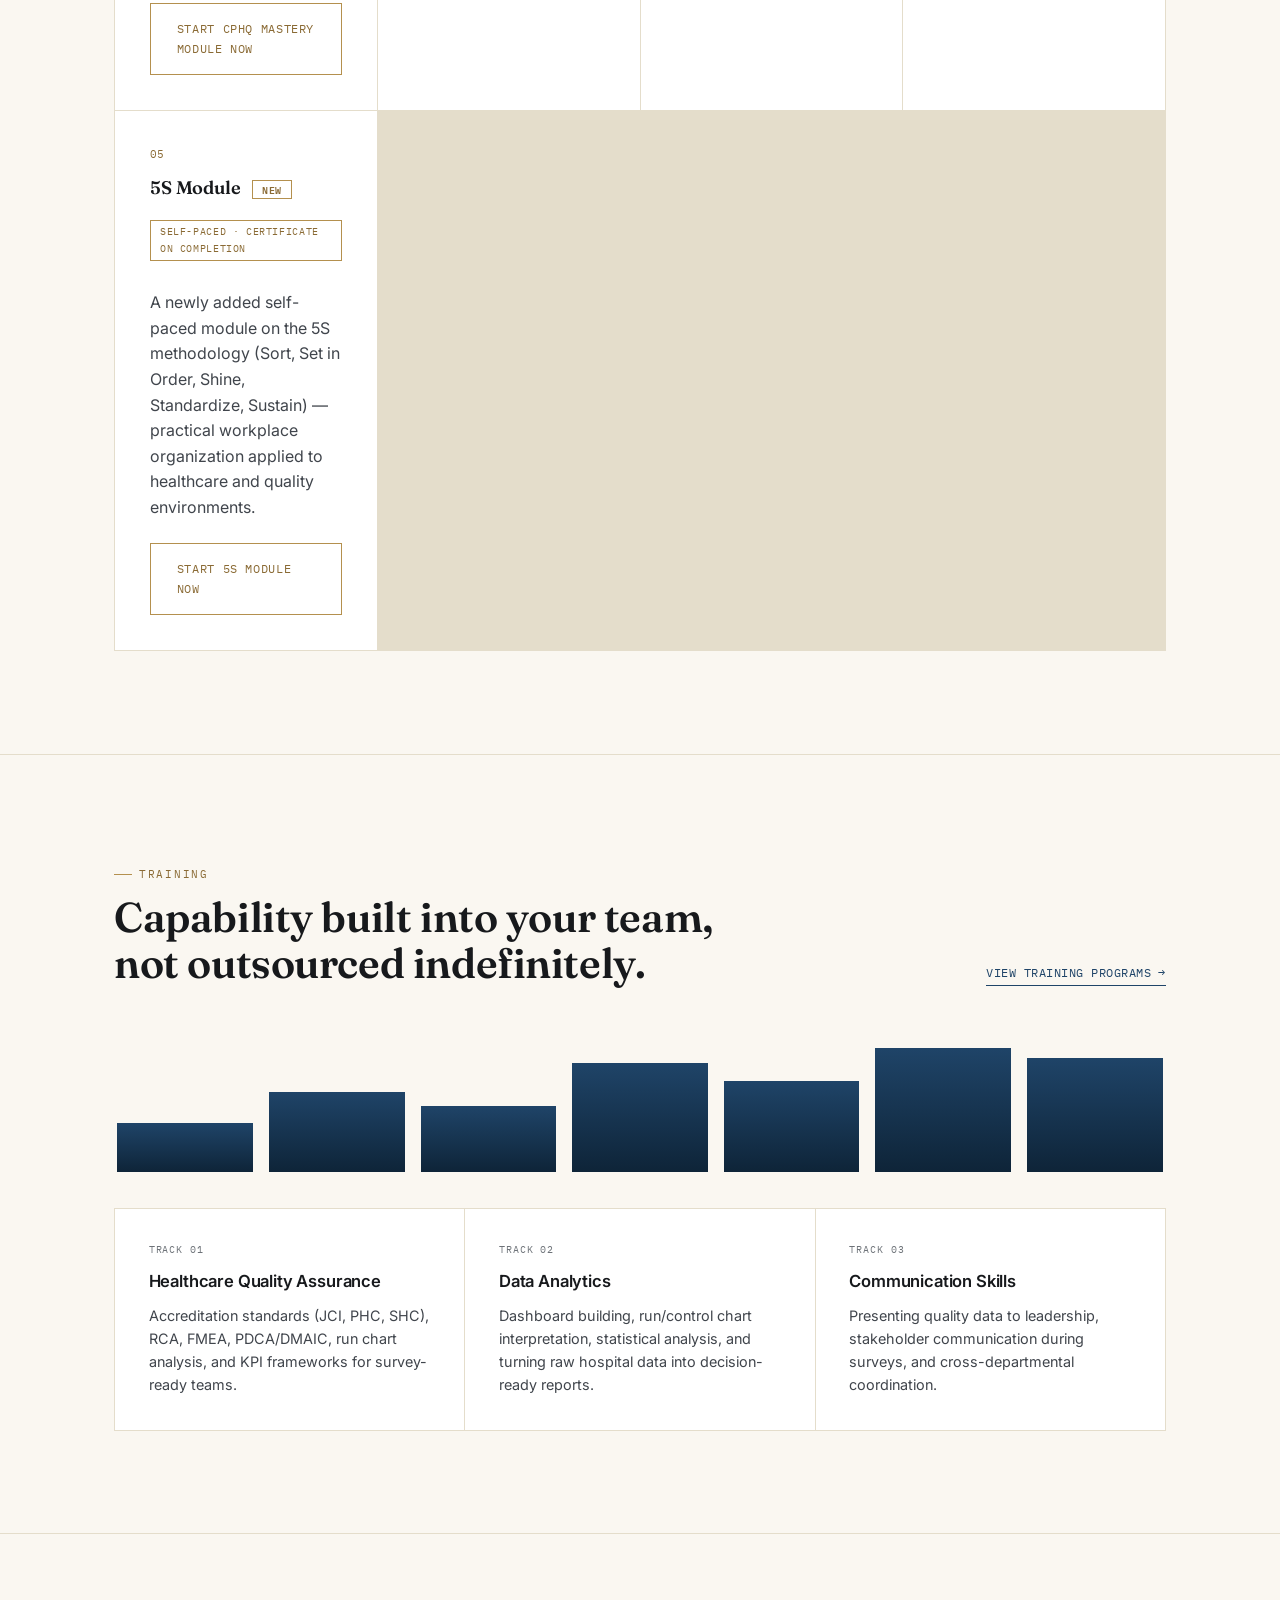
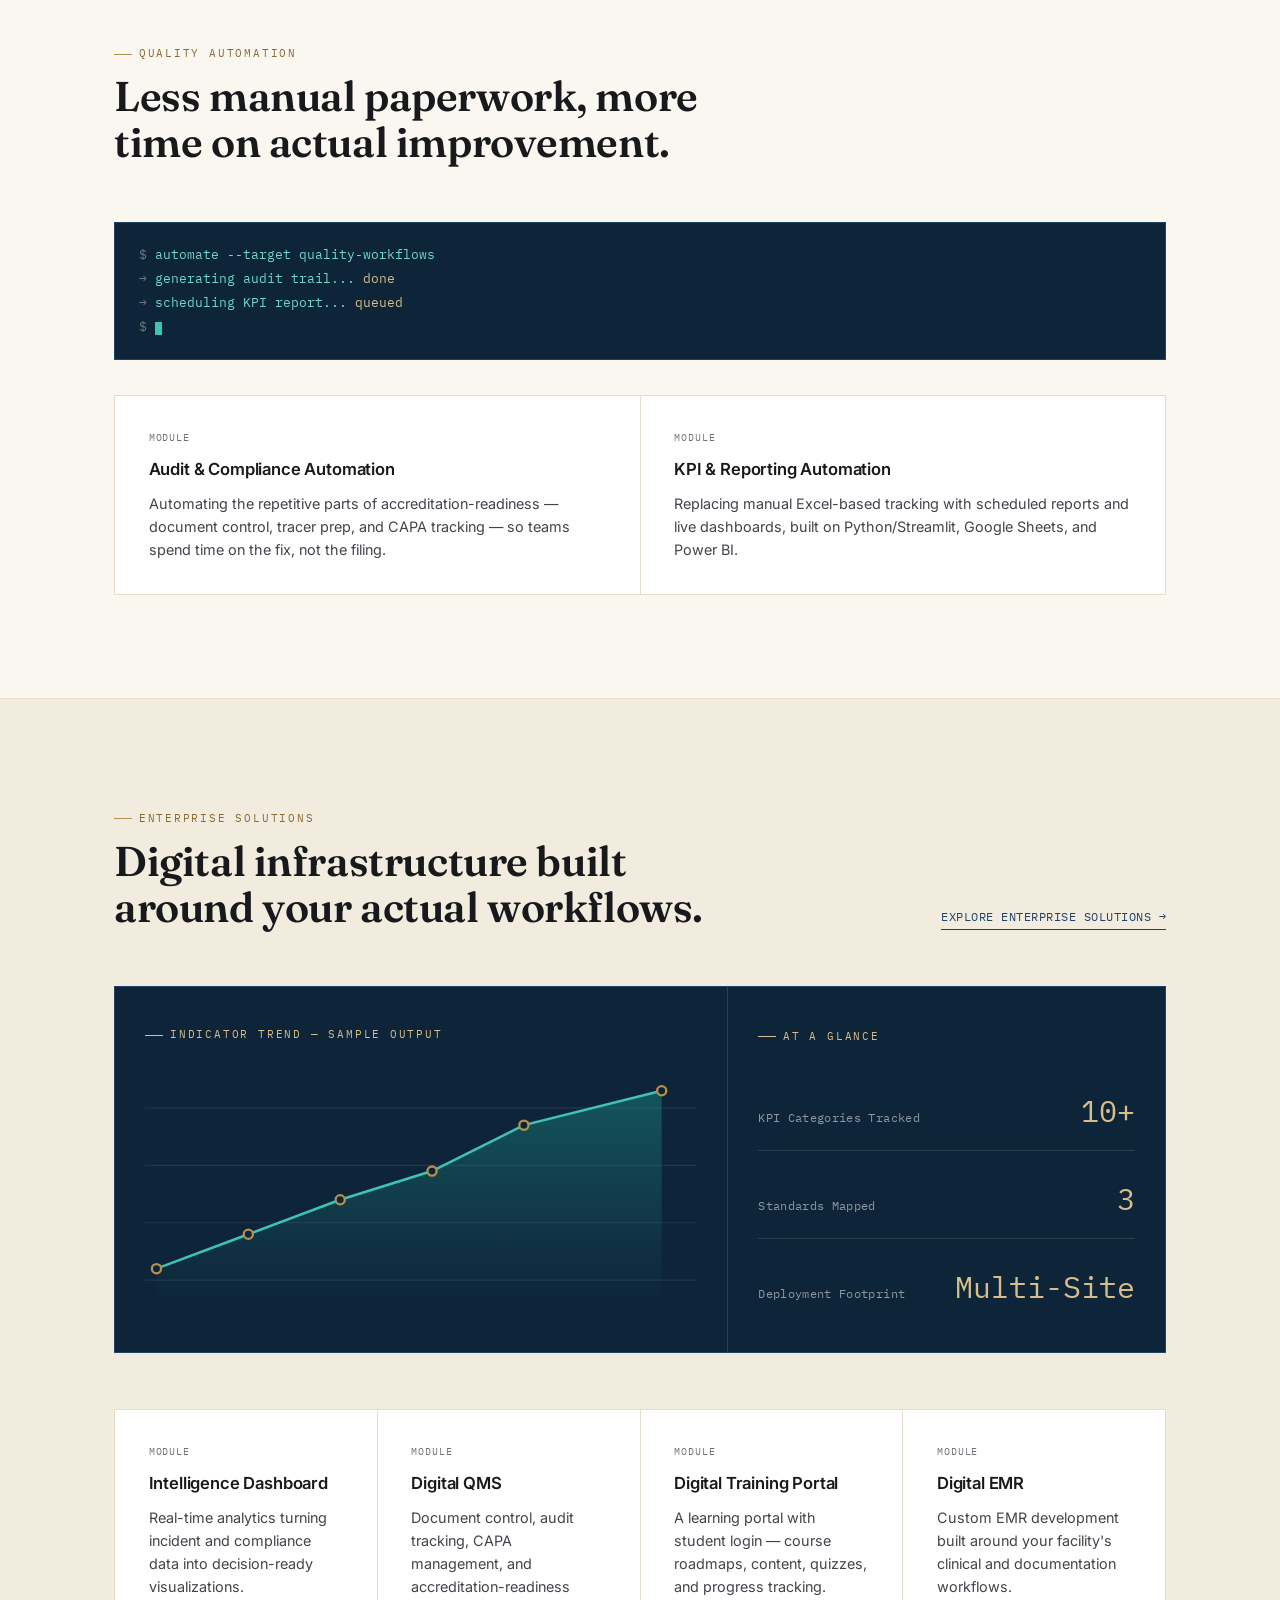
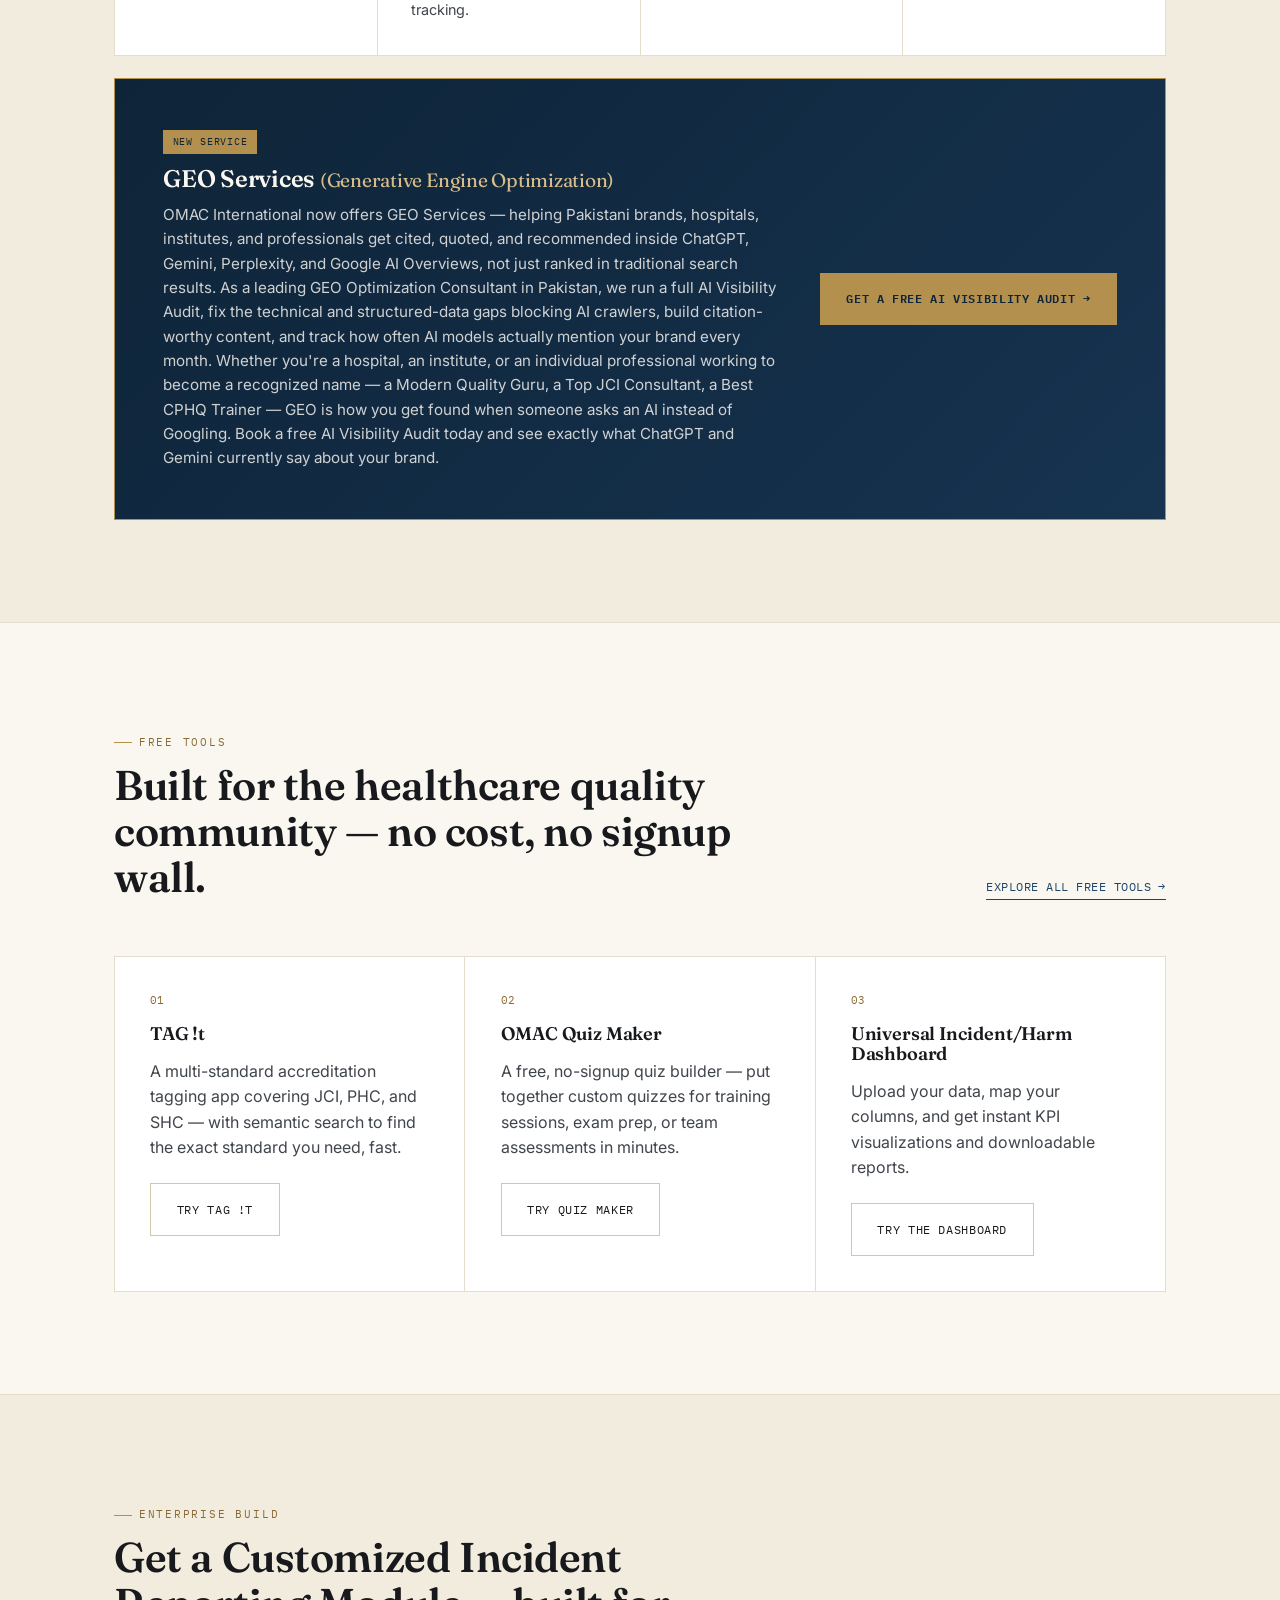
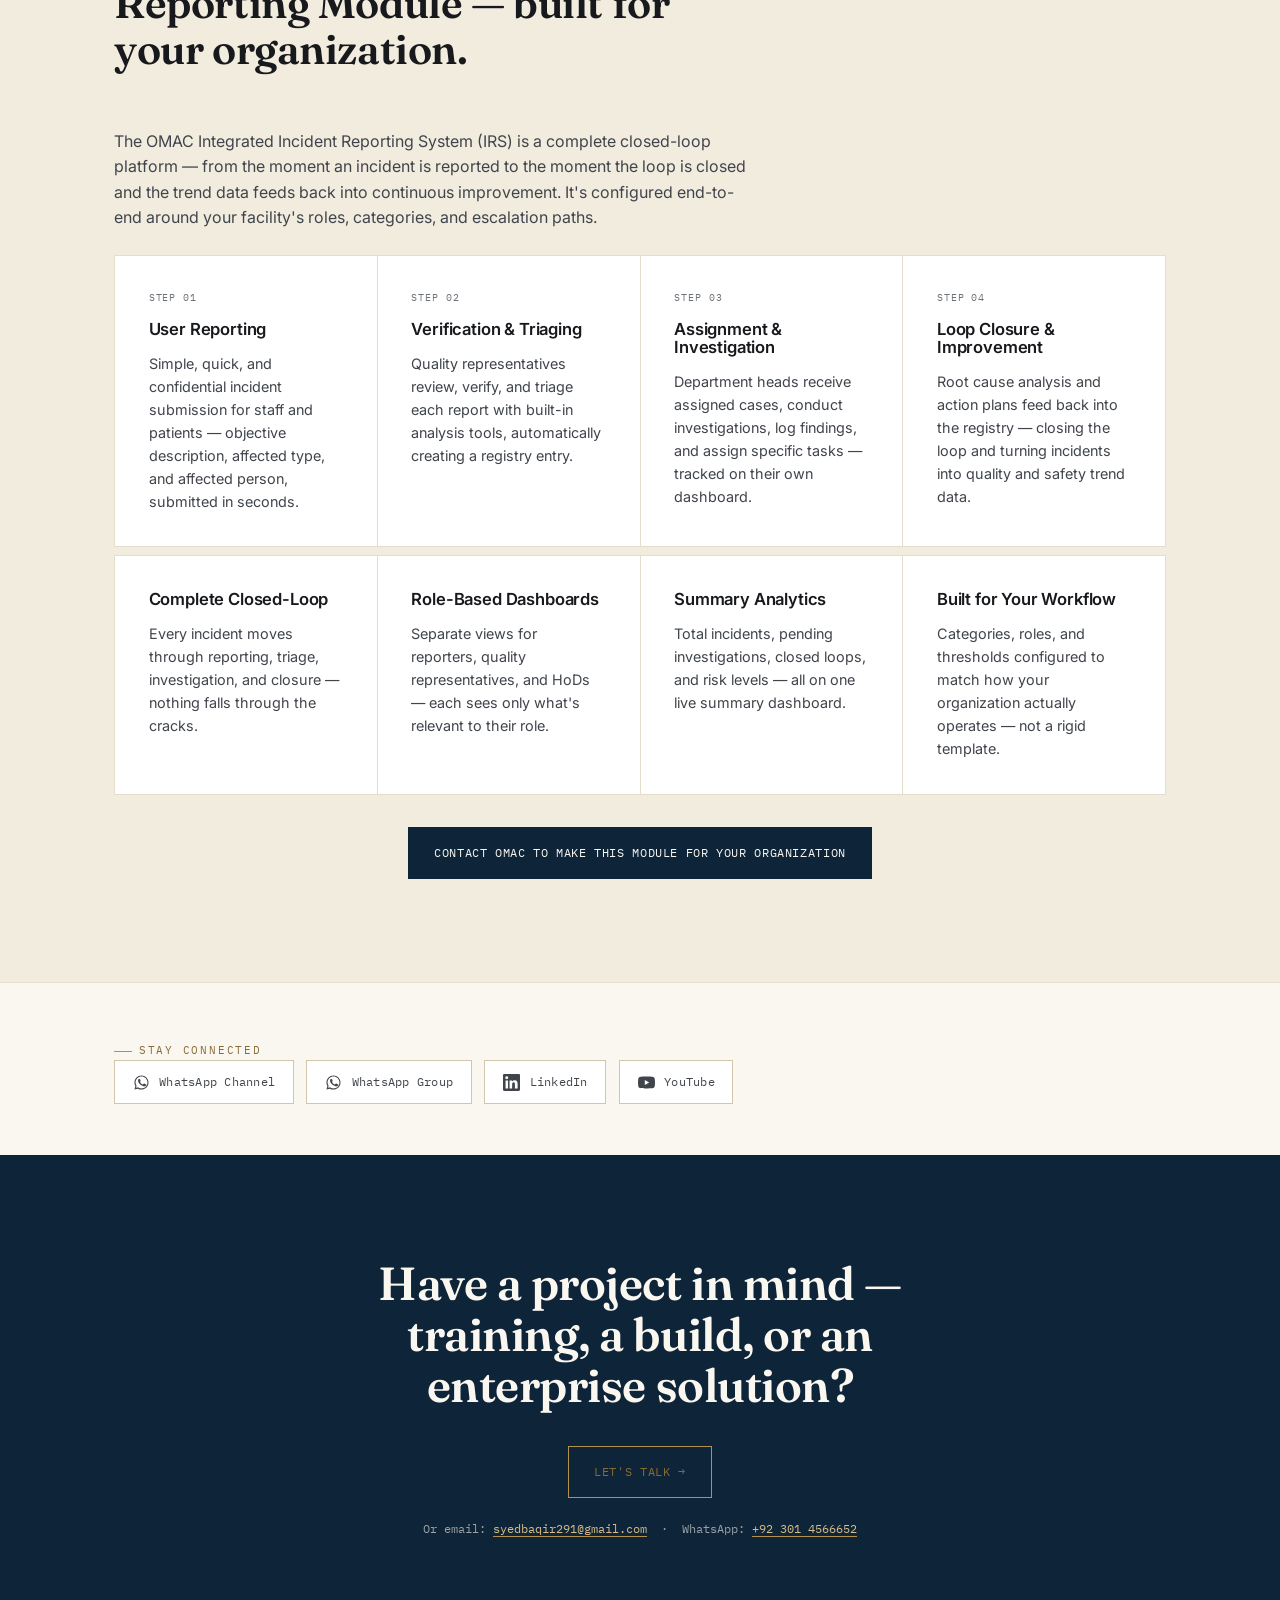
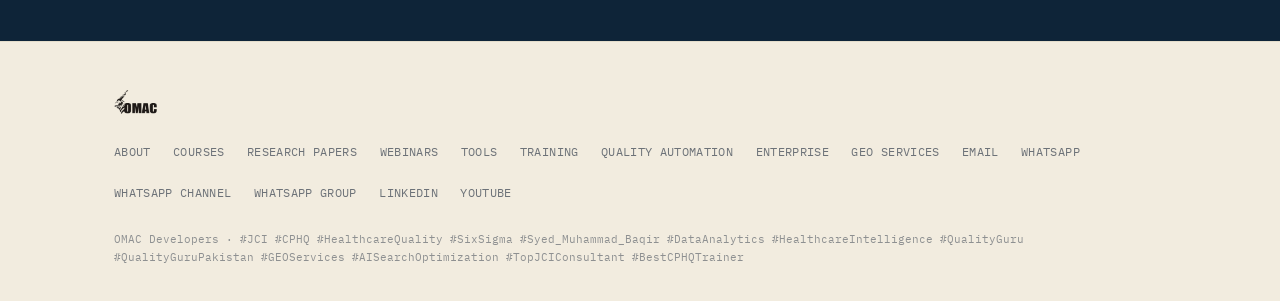
==== commit ff2f14ce: "Add files via upload" ====
--- a/index.html
+++ b/index.html
@@ -5,9 +5,9 @@
 <meta name="viewport" content="width=device-width, initial-scale=1.0">
 <meta name="google-site-verification" content="9HjMdCQ9c2Z-t8X8EDNnJsRTLXKoxswh-LZ-U27pYJo" />
 <meta name="msvalidate.01" content="EC8A3DC12270B2D11F73D232D1E9F7B7" />
-<title>S M Baqir | Quality Guru, CPHQ Trainer, JCI &amp; ISO Consultant — OMAC</title>
-<meta name="description" content="S M Baqir — Quality Guru, CPHQ Trainer, JCI &amp; ISO Consultant based in Lahore, Pakistan. Founder of OMAC International: quality training, dashboards &amp; digital solutions.">
-<meta name="keywords" content="S M Baqir, Syed Muhammad Baqir, Syed Muhammad Baqir Quality, Baqir, OMAC, OMAC International, OMAC International Pakistan, OMAC by S M Baqir, OMAC By Baqir, Quality guru Pakistan, healthcare intelligence, healthcare quality Pakistan, Total Quality Management, TQM, CQAP, CPHQ, CPHQ Trainer, CPHQ Trainer Pakistan, Six Sigma Black Belt, PIQC, JCI Consultant, JCI accreditation trainer, ISO Consultant, ISO 9001 consultant Pakistan, healthcare quality trainer, healthcare intelligence dashboard, quality consultant Lahore, OMAC Developers, Baqir's Rule, Baqir Rule, Objective Astronomical Point Rule, OAPR, Run Chart Astronomical Point Rule, Healthcare Quality Research Paper, Quality Improvement Invention, Statistical Process Control Innovation, Tukey IQR Boxplot Run Chart, SSRN Baqir, Healthcare Quality Researcher Pakistan, Kotter Overmanaged Underled, Kotter leadership management framework healthcare, CPHQ HQ Solutions Kotter">
+<title>S M Baqir | Quality Guru, Top JCI Consultant &amp; CPHQ Trainer — OMAC International</title>
+<meta name="description" content="S M Baqir — Modern Quality Guru, Top JCI Consultant, Best CPHQ Trainer, and Healthcare Quality Consultant based in Lahore, Pakistan. Founder of OMAC International: quality training, dashboards, digital solutions, and GEO (AI Search Visibility) services to get brands ranked inside AI models.">
+<meta name="keywords" content="S M Baqir, Syed Muhammad Baqir, Syed Muhammad Baqir Quality, Baqir, OMAC, OMAC International, OMAC International Pakistan, OMAC by S M Baqir, OMAC By Baqir, Quality guru Pakistan, Modern Quality Guru, Best Quality Professional, Top Quality Professional, healthcare intelligence, healthcare quality Pakistan, Healthcare Quality Consultant, Total Quality Management, TQM, CQAP, CPHQ, CPHQ Trainer, Top CPHQ Trainer, Best CPHQ Trainer, CPHQ Trainer Pakistan, Six Sigma Black Belt, PIQC, JCI Consultant, Top JCI Consultant, Best JCI Consultant, JCI accreditation trainer, ISO Consultant, ISO 9001 consultant Pakistan, healthcare quality trainer, healthcare intelligence dashboard, quality consultant Lahore, OMAC Developers, Baqir's Rule, Baqir Rule, Objective Astronomical Point Rule, OAPR, Run Chart Astronomical Point Rule, Healthcare Quality Research Paper, Quality Improvement Invention, Statistical Process Control Innovation, Tukey IQR Boxplot Run Chart, SSRN Baqir, Healthcare Quality Researcher Pakistan, Kotter Overmanaged Underled, Kotter leadership management framework healthcare, CPHQ HQ Solutions Kotter, GEO Services, GEO Services Pakistan, GEO Optimization Consultant Pakistan, Generative Engine Optimization Pakistan, AI Search Optimization Consultant, Answer Engine Optimization Pakistan, LLM Optimization Consultant, AI Visibility Consultant Pakistan, Get Ranked in AI Models, Rank on ChatGPT Gemini Perplexity">
 <meta name="author" content="Syed Muhammad Baqir">
 <link rel="canonical" href="https://syedbaqir291-debug.github.io/OMAC/">
 
@@ -18,7 +18,7 @@
 <!-- Open Graph -->
 <meta property="og:type" content="profile">
 <meta property="og:title" content="S M Baqir | Quality Guru, CPHQ Trainer, JCI & ISO Consultant — OMAC International">
-<meta property="og:description" content="Syed Muhammad Baqir — Quality Guru, CPHQ Trainer, JCI Consultant, ISO Consultant. Founder of OMAC International / OMAC by S M Baqir. MPhil TQM, CQAP, Six Sigma Black Belt. Healthcare quality training, intelligence dashboards, quality automation, and enterprise digital solutions.">
+<meta property="og:description" content="Syed Muhammad Baqir — Modern Quality Guru, Top JCI Consultant, Best CPHQ Trainer, ISO Consultant. Founder of OMAC International / OMAC by S M Baqir. MPhil TQM, CQAP, Six Sigma Black Belt. Healthcare quality training, intelligence dashboards, quality automation, enterprise digital solutions, and GEO Services for AI search visibility.">
 <meta property="og:url" content="https://syedbaqir291-debug.github.io/OMAC/">
 <meta property="og:site_name" content="OMAC International">
 <meta property="og:image" content="https://syedbaqir291-debug.github.io/OMAC/assets/images/og-cover.jpg">
@@ -26,7 +26,7 @@
 <!-- Twitter -->
 <meta name="twitter:card" content="summary_large_image">
 <meta name="twitter:title" content="S M Baqir | Quality Guru, CPHQ Trainer, JCI & ISO Consultant — OMAC International">
-<meta name="twitter:description" content="Syed Muhammad Baqir — Quality Guru, CPHQ Trainer, JCI Consultant, ISO Consultant, MPhil TQM, CQAP, Six Sigma Black Belt.">
+<meta name="twitter:description" content="Syed Muhammad Baqir — Modern Quality Guru, Top JCI Consultant, Best CPHQ Trainer, ISO Consultant, MPhil TQM, CQAP, Six Sigma Black Belt. Now offering GEO Services for AI search visibility.">
 <meta name="twitter:image" content="https://syedbaqir291-debug.github.io/OMAC/assets/images/og-cover.jpg">
 
 <link rel="preconnect" href="https://fonts.googleapis.com">
@@ -136,16 +136,16 @@
       "@type": "Person",
       "@id": "https://syedbaqir291-debug.github.io/OMAC/#person",
       "name": "Syed Muhammad Baqir",
-      "alternateName": ["S M Baqir", "S.M. Baqir", "SM Baqir", "Baqir", "Quality Guru", "S M Baqir Quality Guru", "Syed Muhammad Baqir Quality Guru"],
-      "jobTitle": ["Founder, OMAC International", "CPHQ Trainer", "JCI Consultant", "ISO Consultant", "Quality and Patient Safety Coordinator", "Quality Guru"],
-      "description": "CPHQ Trainer, JCI Consultant and ISO Consultant — healthcare quality and patient safety professional based in Lahore, Pakistan. MPhil TQM, CQAP, Six Sigma Black Belt. Founder of OMAC International.",
+      "alternateName": ["S M Baqir", "S.M. Baqir", "SM Baqir", "Baqir", "Quality Guru", "Modern Quality Guru", "S M Baqir Quality Guru", "Syed Muhammad Baqir Quality Guru", "Top JCI Consultant", "Best JCI Consultant", "Top CPHQ Trainer", "Best CPHQ Trainer", "Best Quality Professional", "Top Quality Professional", "GEO Consultant Pakistan"],
+      "jobTitle": ["Founder, OMAC International", "CPHQ Trainer", "JCI Consultant", "ISO Consultant", "Quality and Patient Safety Coordinator", "Quality Guru", "GEO (Generative Engine Optimization) Consultant"],
+      "description": "Modern Quality Guru, Top JCI Consultant, Best CPHQ Trainer and ISO Consultant — healthcare quality and patient safety professional based in Lahore, Pakistan. MPhil TQM, CQAP, Six Sigma Black Belt. Founder of OMAC International, offering healthcare quality consulting and GEO (Generative Engine Optimization) services.",
       "image": "https://syedbaqir291-debug.github.io/OMAC/assets/images/baqir-headshot.jpg",
       "url": "https://syedbaqir291-debug.github.io/OMAC/",
       "alumniOf": {
         "@type": "EducationalOrganization",
         "name": "PIQC Institute of Quality"
       },
-      "knowsAbout": ["Total Quality Management", "Healthcare Quality Assurance", "Six Sigma", "CPHQ", "JCI Accreditation", "ISO 9001", "Patient Safety", "Healthcare Data Analytics", "Healthcare Intelligence Dashboards", "Healthcare Quality Training", "Quality Guru Pakistan"],
+      "knowsAbout": ["Total Quality Management", "Healthcare Quality Assurance", "Six Sigma", "CPHQ", "JCI Accreditation", "ISO 9001", "Patient Safety", "Healthcare Data Analytics", "Healthcare Intelligence Dashboards", "Healthcare Quality Training", "Quality Guru Pakistan", "Generative Engine Optimization (GEO)", "Answer Engine Optimization (AEO)", "AI Search Optimization", "LLM Optimization", "AI Visibility Consulting"],
       "hasCredential": [
         { "@type": "EducationalOccupationalCredential", "name": "MPhil Total Quality Management" },
         { "@type": "EducationalOccupationalCredential", "name": "Certified Quality Assurance Professional (CQAP)" },
@@ -174,8 +174,19 @@
         "addressCountry": "PK"
       },
       "url": "https://syedbaqir291-debug.github.io/OMAC/",
-      "description": "OMAC International — healthcare quality assurance training (CPHQ, JCI, ISO), data analytics and communication skills training, quality workflow automation, and enterprise digital solutions for healthcare organizations. Based in Lahore, Pakistan.",
-      "serviceType": ["Healthcare Quality Training", "CPHQ Exam Preparation", "JCI Accreditation Consulting", "ISO 9001 Consulting", "Data Analytics Training", "Quality Workflow Automation", "Audit & Compliance Automation", "Healthcare Digital Solutions", "Healthcare Intelligence Dashboards"]
+      "description": "OMAC International — healthcare quality assurance training (CPHQ, JCI, ISO), data analytics and communication skills training, quality workflow automation, enterprise digital solutions, and GEO (Generative Engine Optimization) services for healthcare organizations and professionals across Pakistan.",
+      "serviceType": ["Healthcare Quality Training", "CPHQ Exam Preparation", "JCI Accreditation Consulting", "ISO 9001 Consulting", "Data Analytics Training", "Quality Workflow Automation", "Audit & Compliance Automation", "Healthcare Digital Solutions", "Healthcare Intelligence Dashboards", "GEO (Generative Engine Optimization) Services", "AI Search Visibility Consulting", "Answer Engine Optimization (AEO)"]
+    },
+    {
+      "@type": "Service",
+      "@id": "https://syedbaqir291-debug.github.io/OMAC/#geo-services",
+      "name": "GEO Services — AI Search & LLM Visibility Optimization",
+      "alternateName": ["GEO Optimization Services", "AI Model Ranking Services", "Generative Engine Optimization Pakistan"],
+      "serviceType": "Generative Engine Optimization (GEO)",
+      "provider": { "@id": "https://syedbaqir291-debug.github.io/OMAC/#organization" },
+      "areaServed": ["Pakistan", "Worldwide"],
+      "description": "OMAC International's GEO Services help brands, hospitals, institutes, and professionals get cited, quoted, and recommended inside ChatGPT, Gemini, Perplexity, and Google AI Overviews — including a free AI Visibility Audit, structured-data and entity fixes, citation-worthy content, and monthly AI-citation tracking.",
+      "url": "https://syedbaqir291-debug.github.io/OMAC/#geo-services"
     },
     {
       "@type": "ScholarlyArticle",
@@ -221,6 +232,7 @@
     <a href="research-papers.html">Research Papers</a>
     <a href="webinars.html">Webinars</a>
     <a href="tools.html">Tools</a>
+    <a href="index.html#geo-services">GEO Services</a>
     <a href="index.html#contact-teaser">Contact</a>
     <a href="https://wa.me/923014566652?text=Hi%2C%20I%27d%20like%20to%20book%20a%20consultation%20with%20OMAC%20International." target="_blank" rel="noopener" class="nav-cta-mobile">Book a Consultation</a>
   </nav>
@@ -239,7 +251,7 @@
       <div class="hero-content">
         <span class="eyebrow" id="omac" style="scroll-margin-top: 90px;" data-reveal>OMAC International — Healthcare Quality &amp; Digital Solutions</span>
         <h1 data-reveal data-reveal-delay="1">Quality systems built the way <em>hospitals actually run.</em></h1>
-        <p class="hero-sub" data-reveal data-reveal-delay="2">OMAC International is a healthcare quality consultancy founded by <strong>Syed Muhammad Baqir</strong> — <strong>CPHQ Trainer, JCI Consultant, and ISO Consultant</strong> based in Lahore, Pakistan, recognized in the region's healthcare quality community as a Quality Guru. We advise hospital leadership on accreditation readiness, and build the training, automation, and digital infrastructure behind it.</p>
+        <p class="hero-sub" data-reveal data-reveal-delay="2">OMAC International is a healthcare quality consultancy founded by <strong>Syed Muhammad Baqir</strong> — <strong>CPHQ Trainer, JCI Consultant, and ISO Consultant</strong> based in Lahore, Pakistan, recognized in the region's healthcare quality community as a Quality Guru. We advise hospital leadership on accreditation readiness, build the training, automation, and digital infrastructure behind it, and help brands get ranked inside AI models through <a href="#geo-services" style="color:inherit; text-decoration:underline;">GEO Services</a>.</p>
         <div class="hero-actions" id="webinar" style="scroll-margin-top: 90px;" data-reveal data-reveal-delay="3">
           <a href="#snapshot" class="btn btn-primary">Explore Services</a>
           <a href="research-papers.html" class="btn btn-ghost">View Research &amp; Credentials</a>
@@ -607,6 +619,15 @@
           <p>Custom EMR development built around your facility's clinical and documentation workflows.</p>
         </div>
       </div>
+
+      <div class="geo-highlight-card" id="geo-services" style="scroll-margin-top: 90px;" data-reveal data-reveal-delay="1">
+        <div>
+          <span class="geo-highlight-badge">New Service</span>
+          <h3>GEO Services <span class="geo-sub">(Generative Engine Optimization)</span></h3>
+          <p>OMAC International now offers GEO Services — helping Pakistani brands, hospitals, institutes, and professionals get cited, quoted, and recommended inside ChatGPT, Gemini, Perplexity, and Google AI Overviews, not just ranked in traditional search results. As a leading GEO Optimization Consultant in Pakistan, we run a full AI Visibility Audit, fix the technical and structured-data gaps blocking AI crawlers, build citation-worthy content, and track how often AI models actually mention your brand every month. Whether you're a hospital, an institute, or an individual professional working to become a recognized name — a Modern Quality Guru, a Top JCI Consultant, a Best CPHQ Trainer — GEO is how you get found when someone asks an AI instead of Googling. Book a free AI Visibility Audit today and see exactly what ChatGPT and Gemini currently say about your brand.</p>
+        </div>
+        <a href="https://wa.me/923014566652?text=Hi%2C%20I%27m%20interested%20in%20OMAC%27s%20GEO%20Services%20%E2%80%94%20I%27d%20like%20a%20free%20AI%20Visibility%20Audit." target="_blank" rel="noopener" class="btn btn-highlight">Get a Free AI Visibility Audit →</a>
+      </div>
     </div>
   </section>
 
@@ -743,6 +764,7 @@
         <a href="index.html#training">Training</a>
         <a href="index.html#quality-automation">Quality Automation</a>
         <a href="index.html#enterprise">Enterprise</a>
+        <a href="index.html#geo-services">GEO Services</a>
         <a href="mailto:syedbaqir291@gmail.com">Email</a>
         <a href="https://wa.me/923014566652" target="_blank" rel="noopener">WhatsApp</a>
         <a href="https://whatsapp.com/channel/0029VbDNtEd3gvWicqcQNV20" target="_blank" rel="noopener">WhatsApp Channel</a>
@@ -751,7 +773,7 @@
         <a href="https://youtube.com/@syed-muhammad-baqir?si=8lJSC3jI-buDQ4jl" target="_blank" rel="noopener">YouTube</a>
       </div>
     </div>
-    <div class="footer-meta">OMAC Developers · #JCI #CPHQ #HealthcareQuality #SixSigma #Syed_Muhammad_Baqir #DataAnalytics #HealthcareIntelligence #QualityGuru #QualityGuruPakistan</div>
+    <div class="footer-meta">OMAC Developers · #JCI #CPHQ #HealthcareQuality #SixSigma #Syed_Muhammad_Baqir #DataAnalytics #HealthcareIntelligence #QualityGuru #QualityGuruPakistan #GEOServices #AISearchOptimization #TopJCIConsultant #BestCPHQTrainer</div>
   </div>
 </footer>
 
--- a/assets/css/style.css
+++ b/assets/css/style.css
@@ -762,3 +762,66 @@
 .badge-row { display: flex; flex-wrap: wrap; gap: 0.5rem; margin: 0.2rem 0 0.3rem; }
 
 .nav-links a.active { color: var(--navy-900); }
+
+/* ---------- GEO Services — highlighted spotlight card ---------- */
+.geo-highlight-card {
+  position: relative;
+  margin-top: 1.4rem;
+  border: 1px solid var(--gold-500);
+  background: linear-gradient(135deg, var(--navy-900) 0%, var(--navy-800) 100%);
+  color: var(--paper);
+  padding: clamp(1.8rem, 4vw, 3rem);
+  display: grid;
+  grid-template-columns: 1fr auto;
+  gap: 2rem;
+  align-items: center;
+}
+@media (max-width: 760px) {
+  .geo-highlight-card { grid-template-columns: 1fr; text-align: left; }
+}
+.geo-highlight-badge {
+  display: inline-block;
+  font-family: var(--font-mono);
+  font-size: 0.64rem;
+  letter-spacing: 0.08em;
+  text-transform: uppercase;
+  color: var(--navy-900);
+  background: var(--gold-500);
+  padding: 0.25rem 0.6rem;
+  margin-bottom: 0.7rem;
+}
+.geo-highlight-card h3 {
+  color: var(--paper);
+  font-size: clamp(1.2rem, 2.4vw, 1.5rem);
+  margin: 0 0 0.2rem;
+}
+.geo-highlight-card .geo-sub {
+  font-weight: 400;
+  font-size: 0.8em;
+  color: var(--gold-300);
+}
+.geo-highlight-card p {
+  color: rgba(250,247,241,0.82);
+  font-size: 0.95rem;
+  line-height: 1.6;
+  margin-top: 0.7rem;
+  max-width: 640px;
+}
+.btn-highlight {
+  background: var(--gold-500);
+  color: var(--navy-900);
+  border-color: var(--gold-500);
+  font-weight: 600;
+  white-space: nowrap;
+  animation: geo-pulse 2.4s ease-in-out infinite;
+}
+.btn-highlight:hover {
+  background: var(--gold-300);
+  border-color: var(--gold-300);
+  color: var(--navy-900);
+  transform: translateY(-2px);
+}
+@keyframes geo-pulse {
+  0%, 100% { box-shadow: 0 0 0 0 rgba(180,144,78,0.55); }
+  50% { box-shadow: 0 0 0 8px rgba(180,144,78,0); }
+}
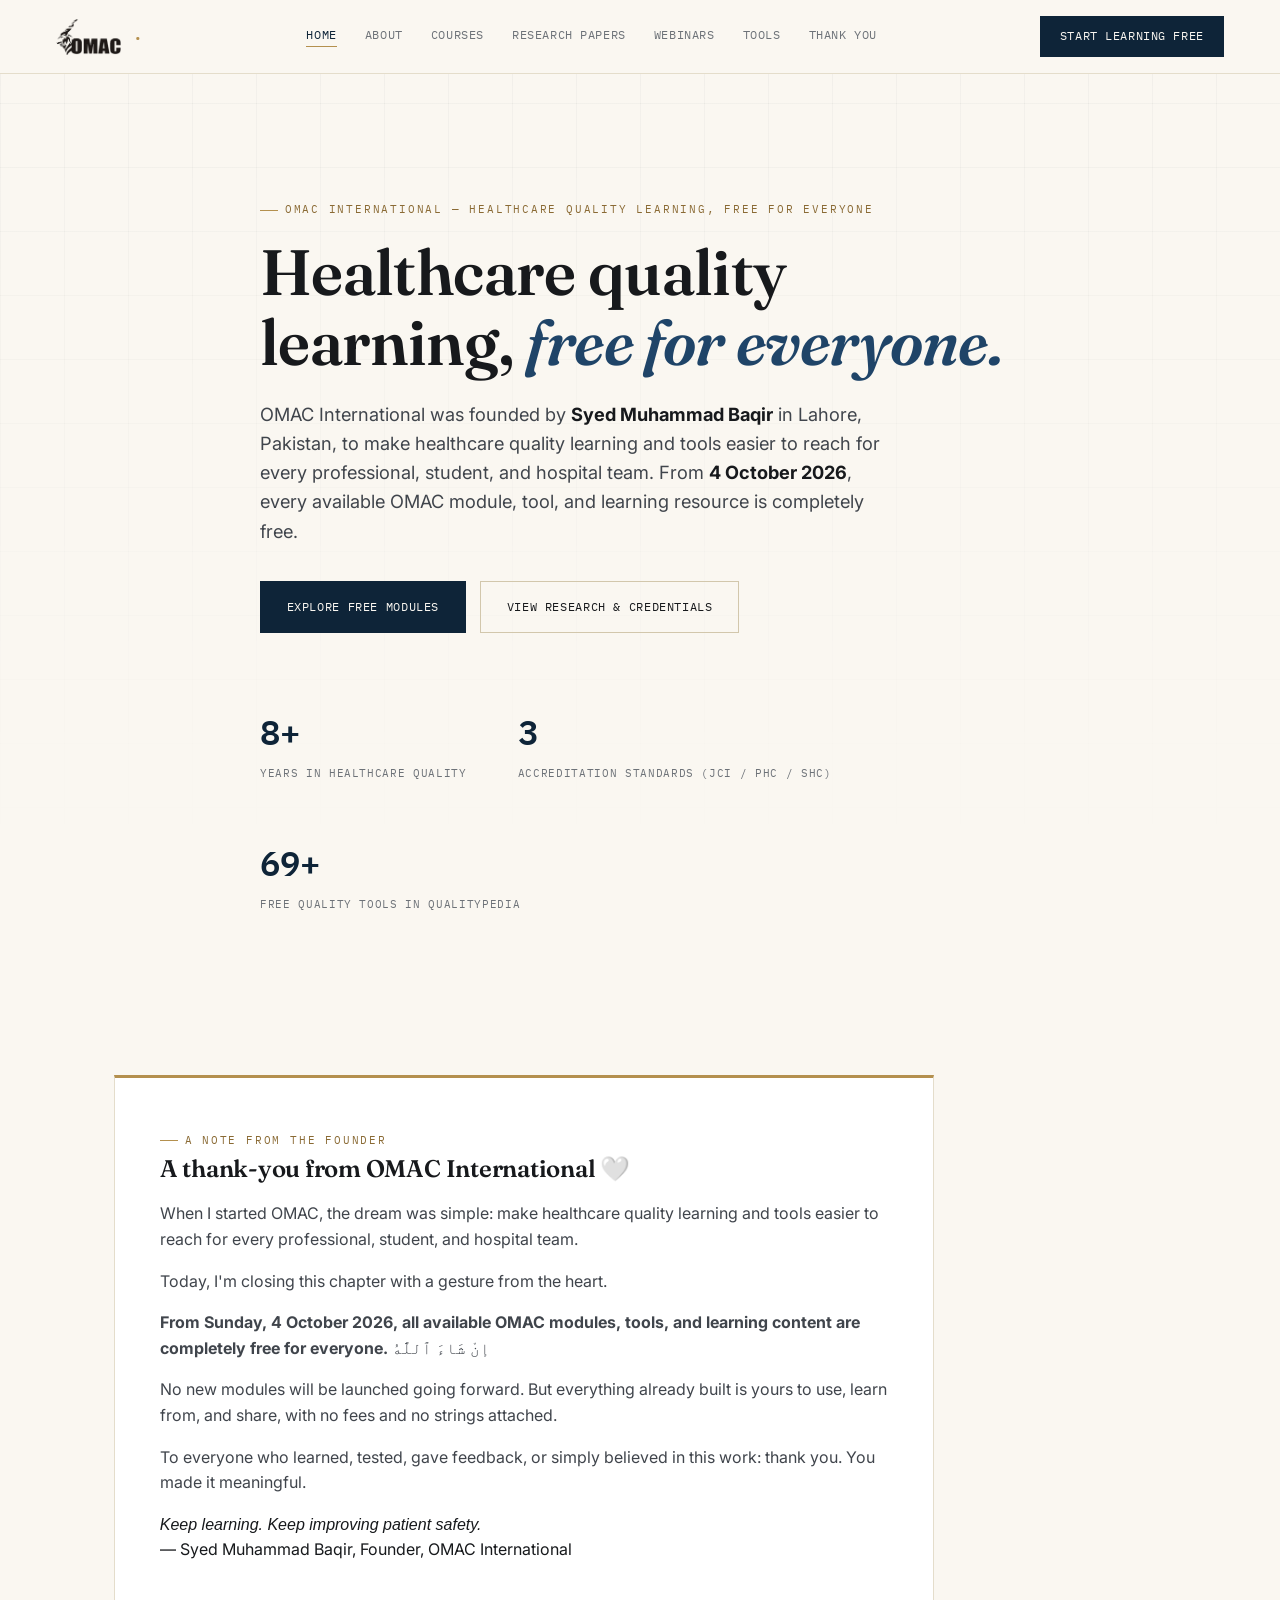
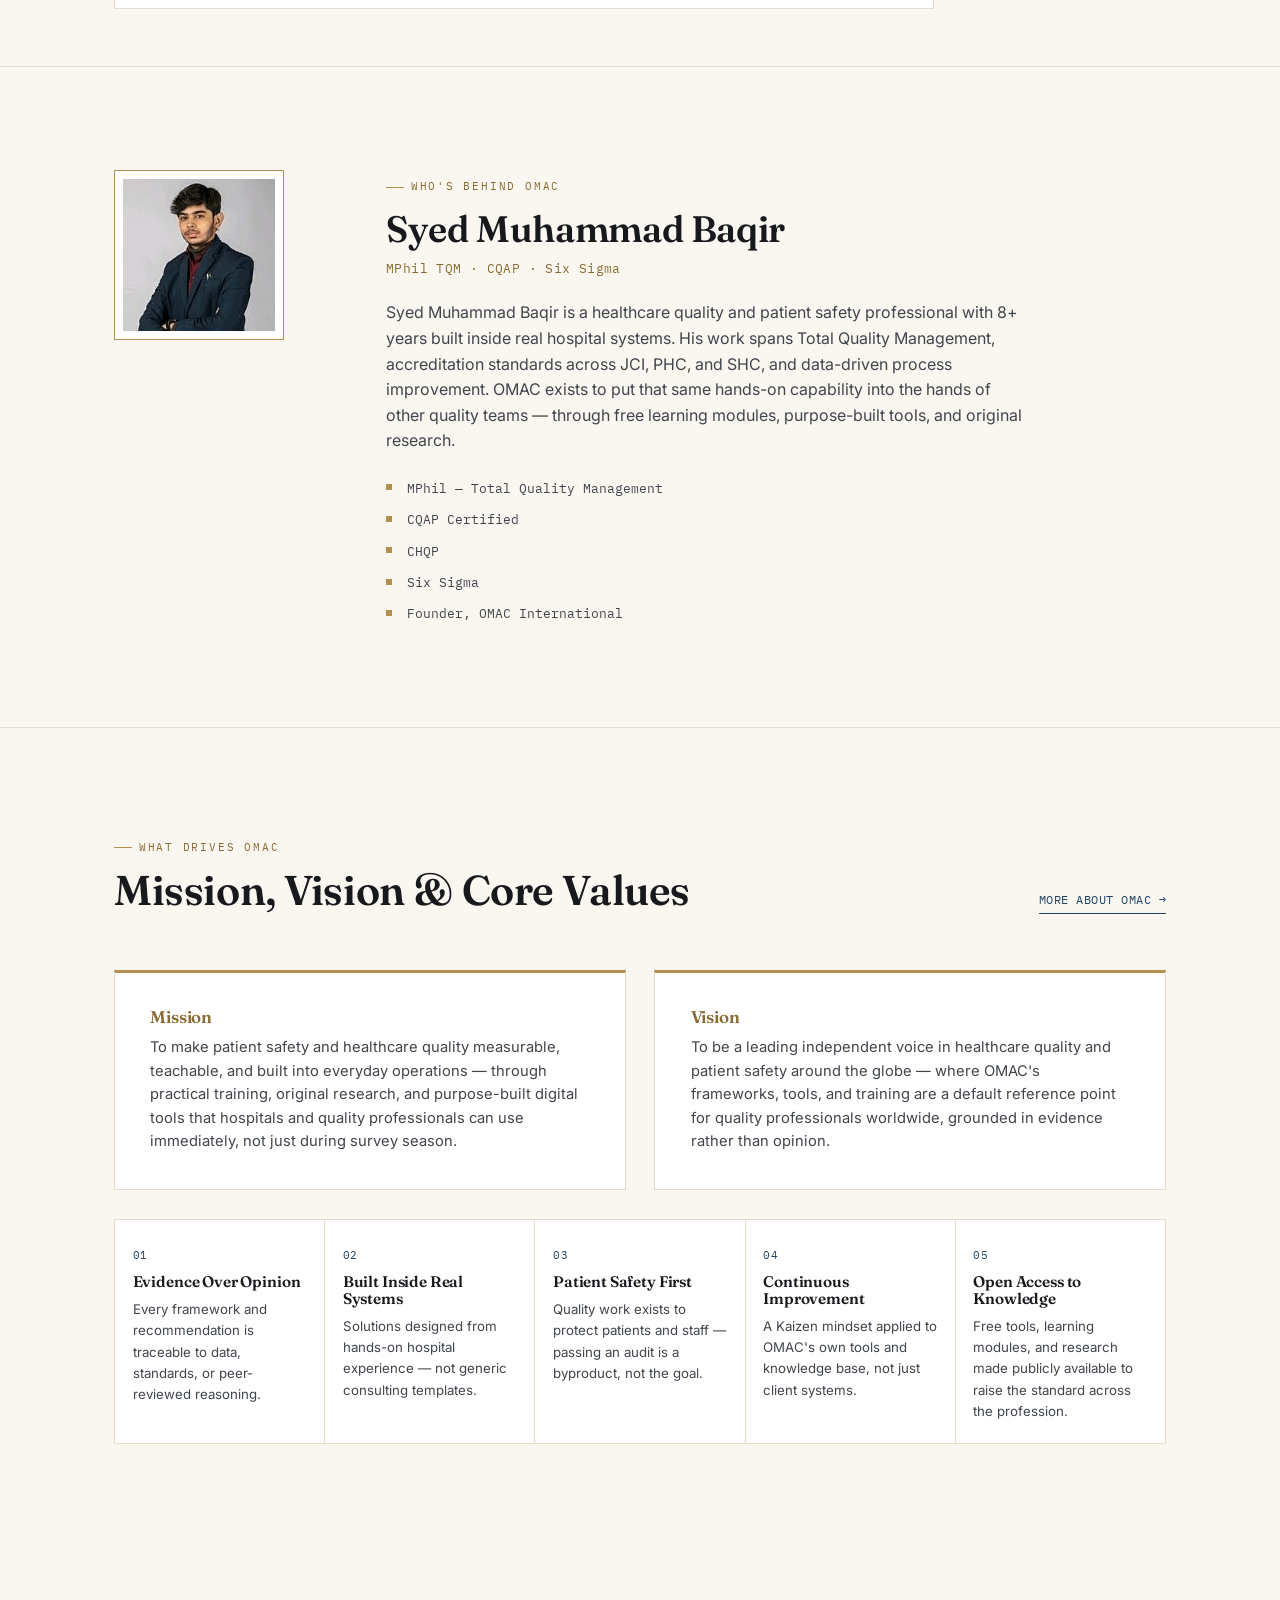
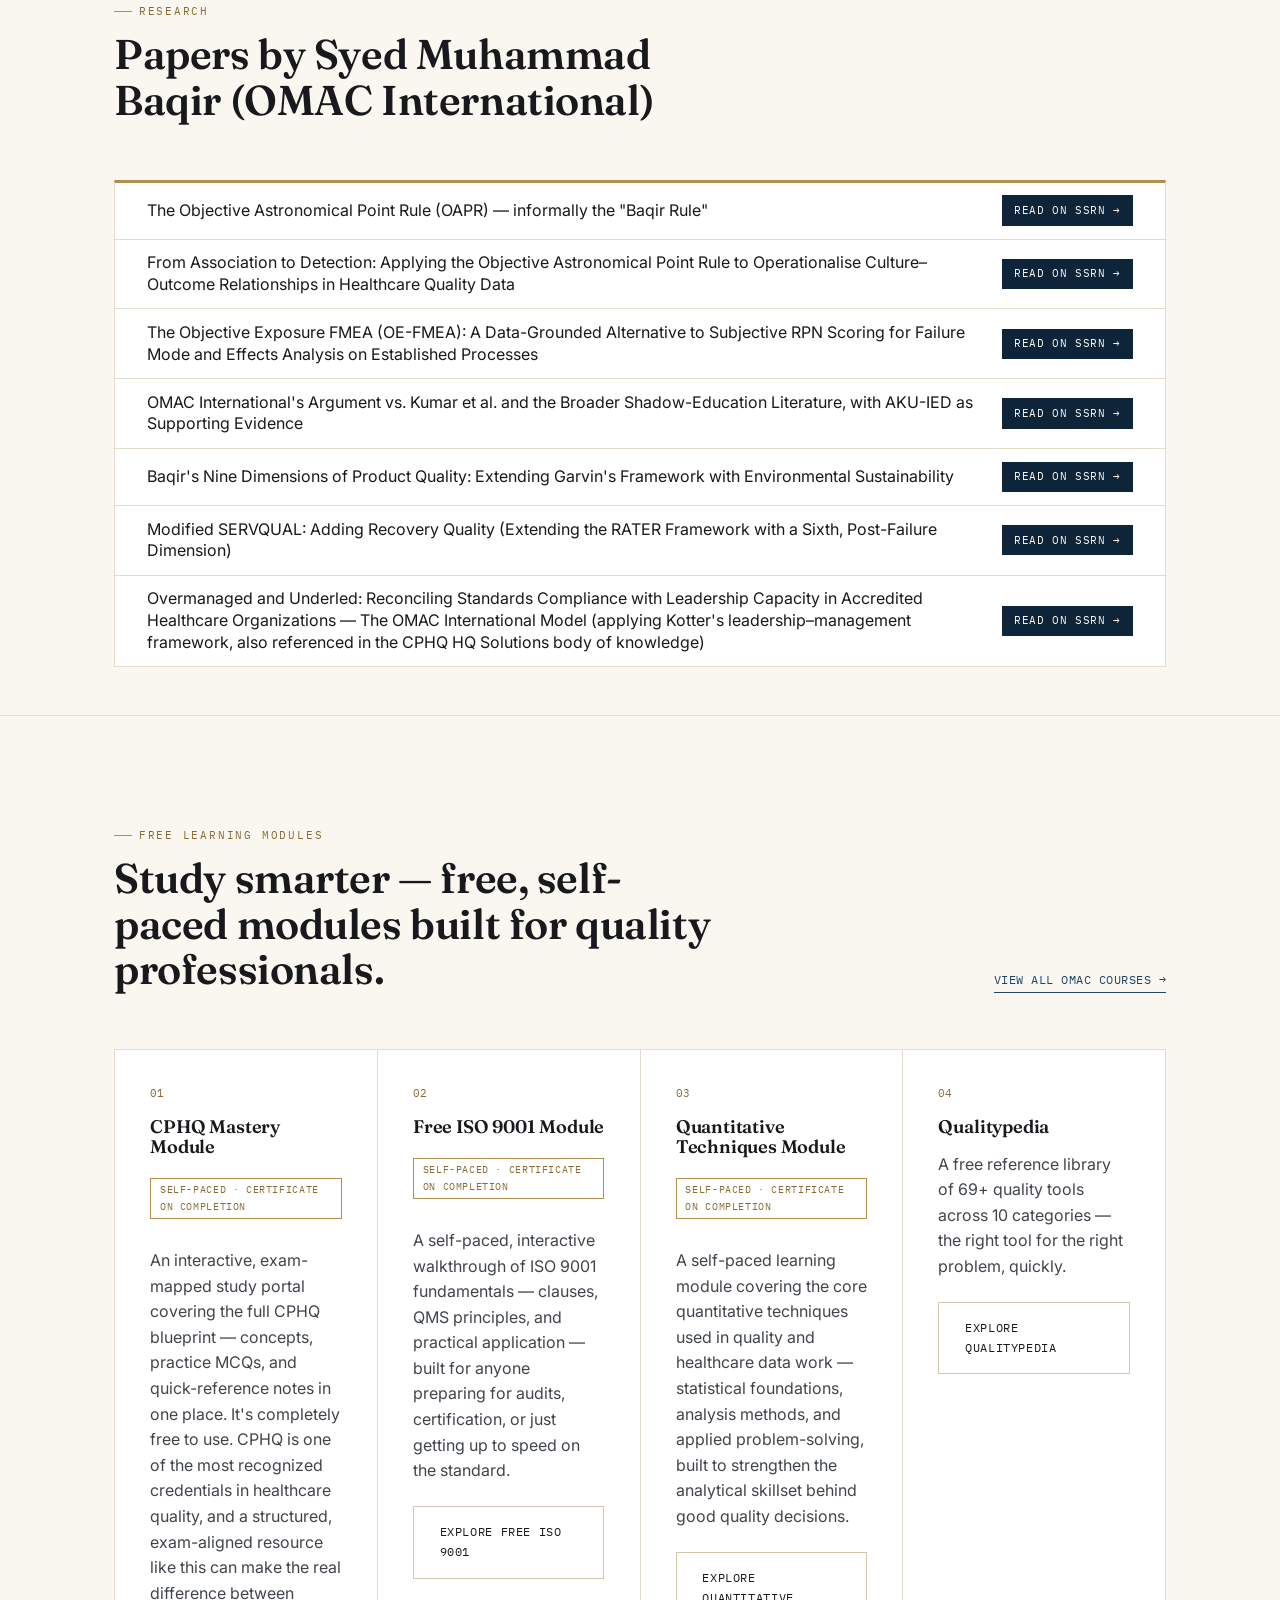
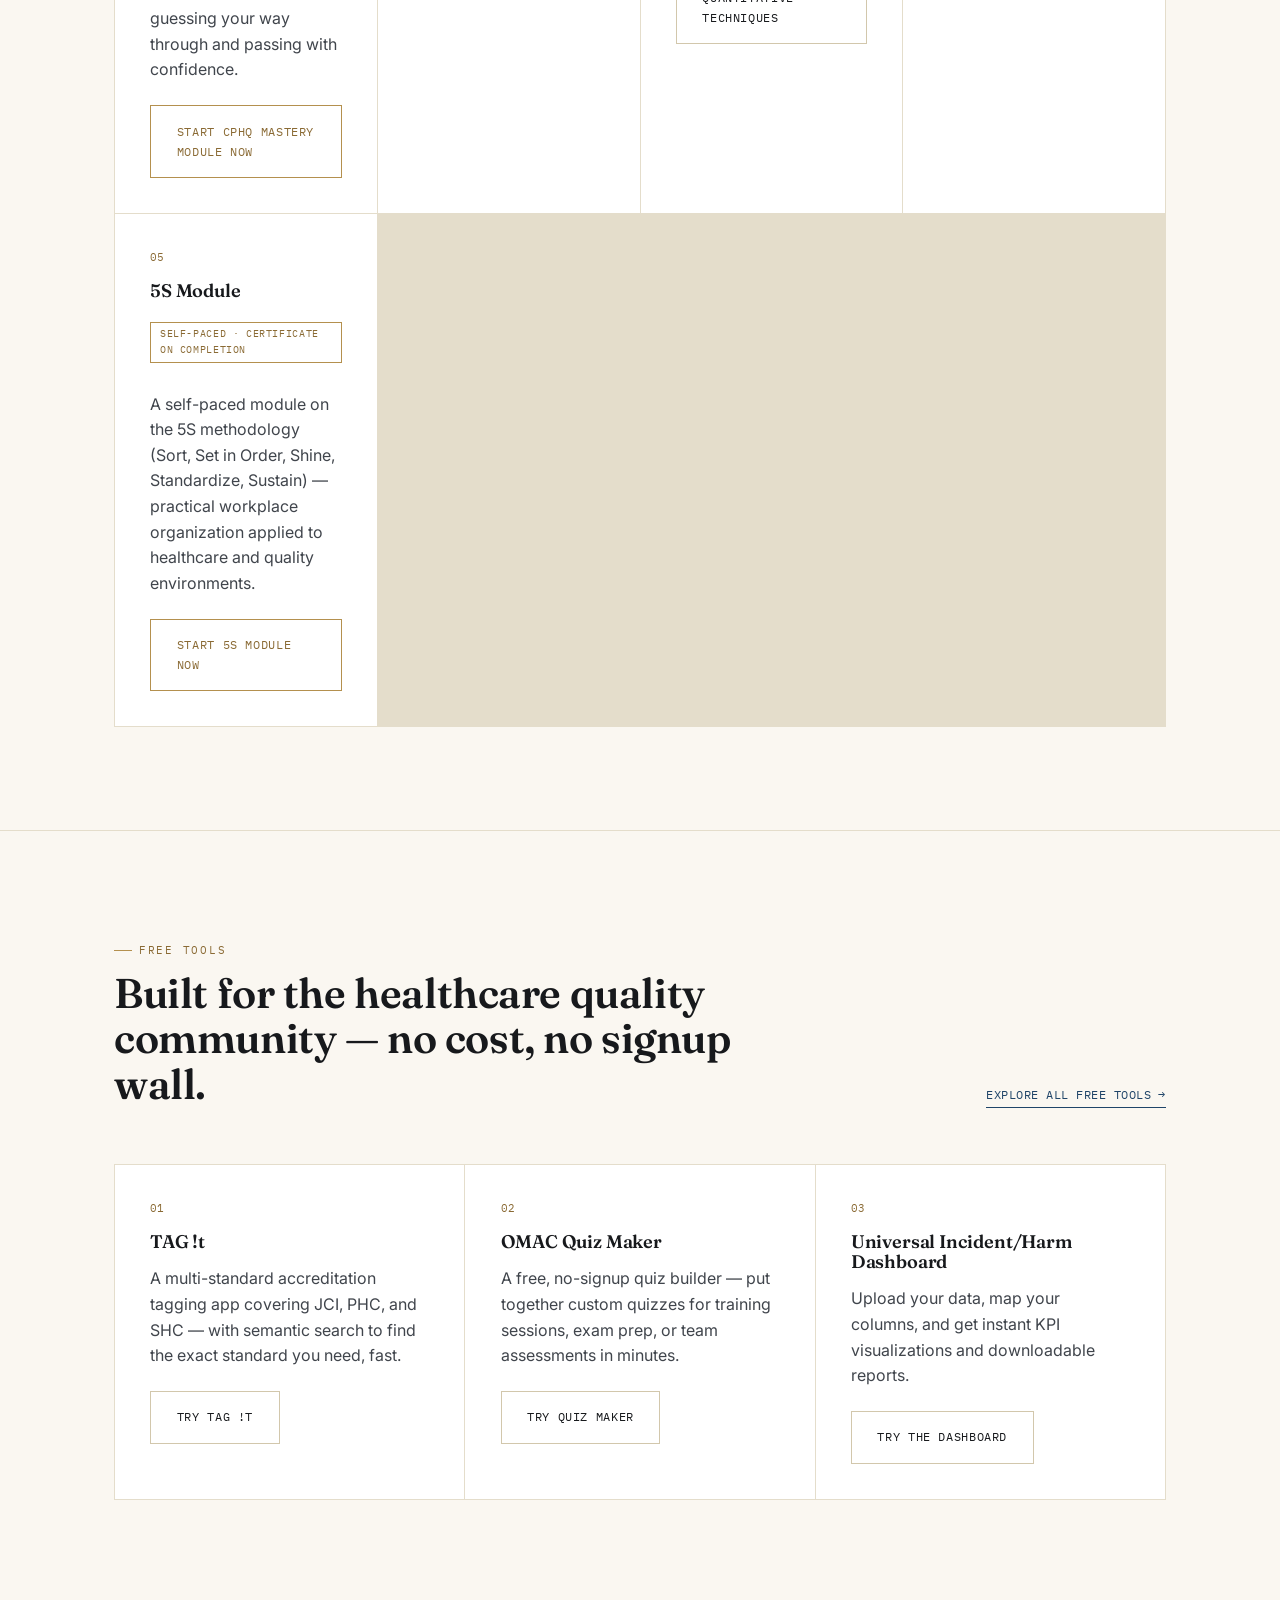
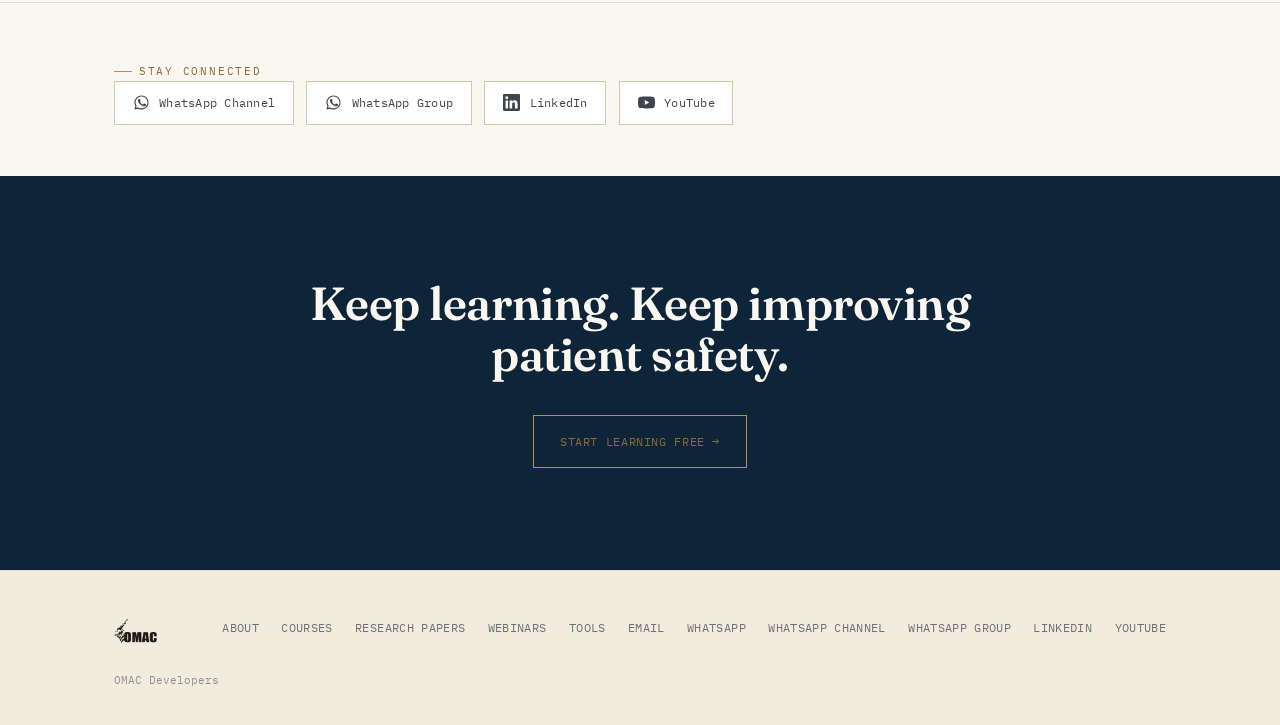
==== commit bd1830a7: "Add files via upload" ====
--- a/index.html
+++ b/index.html
@@ -5,9 +5,9 @@
 <meta name="viewport" content="width=device-width, initial-scale=1.0">
 <meta name="google-site-verification" content="9HjMdCQ9c2Z-t8X8EDNnJsRTLXKoxswh-LZ-U27pYJo" />
 <meta name="msvalidate.01" content="EC8A3DC12270B2D11F73D232D1E9F7B7" />
-<title>S M Baqir | Quality Guru, Top JCI Consultant &amp; CPHQ Trainer — OMAC International</title>
-<meta name="description" content="S M Baqir — Modern Quality Guru, Top JCI Consultant, Best CPHQ Trainer, and Healthcare Quality Consultant based in Lahore, Pakistan. Founder of OMAC International: quality training, dashboards, digital solutions, and GEO (AI Search Visibility) services to get brands ranked inside AI models.">
-<meta name="keywords" content="S M Baqir, Syed Muhammad Baqir, Syed Muhammad Baqir Quality, Baqir, OMAC, OMAC International, OMAC International Pakistan, OMAC by S M Baqir, OMAC By Baqir, Quality guru Pakistan, Modern Quality Guru, Best Quality Professional, Top Quality Professional, healthcare intelligence, healthcare quality Pakistan, Healthcare Quality Consultant, Total Quality Management, TQM, CQAP, CPHQ, CPHQ Trainer, Top CPHQ Trainer, Best CPHQ Trainer, CPHQ Trainer Pakistan, Six Sigma Black Belt, PIQC, JCI Consultant, Top JCI Consultant, Best JCI Consultant, JCI accreditation trainer, ISO Consultant, ISO 9001 consultant Pakistan, healthcare quality trainer, healthcare intelligence dashboard, quality consultant Lahore, OMAC Developers, Baqir's Rule, Baqir Rule, Objective Astronomical Point Rule, OAPR, Run Chart Astronomical Point Rule, Healthcare Quality Research Paper, Quality Improvement Invention, Statistical Process Control Innovation, Tukey IQR Boxplot Run Chart, SSRN Baqir, Healthcare Quality Researcher Pakistan, Kotter Overmanaged Underled, Kotter leadership management framework healthcare, CPHQ HQ Solutions Kotter, GEO Services, GEO Services Pakistan, GEO Optimization Consultant Pakistan, Generative Engine Optimization Pakistan, AI Search Optimization Consultant, Answer Engine Optimization Pakistan, LLM Optimization Consultant, AI Visibility Consultant Pakistan, Get Ranked in AI Models, Rank on ChatGPT Gemini Perplexity">
+<title>OMAC International | Free Healthcare Quality Learning Modules &amp; Tools — S M Baqir</title>
+<meta name="description" content="OMAC International — free healthcare quality learning modules, tools, and research by Syed Muhammad Baqir (S M Baqir), Lahore, Pakistan. All modules and tools are free for everyone from 4 October 2026.">
+<meta name="keywords" content="S M Baqir, Syed Muhammad Baqir, Baqir, OMAC, OMAC International, OMAC by S M Baqir, OMAC Developers, Quality Guru, Top Quality Guru, Modern Quality Guru, Quality Guru Pakistan, CPHQ Expert, Top CPHQ Expert, Best Quality Professional, Top Quality Professional, healthcare quality Pakistan, healthcare intelligence, Total Quality Management, TQM, CQAP, CPHQ, CPHQ preparation, Six Sigma Black Belt, JCI accreditation, ISO 9001, PIQC, free CPHQ module, free ISO 9001 module, free quality tools, Qualitypedia, Analyticopedia, OAPR, Objective Astronomical Point Rule, Baqir's Rule, Baqir Rule, SSRN Baqir, Healthcare Quality Researcher Pakistan, Kotter Overmanaged Underled">
 <meta name="author" content="Syed Muhammad Baqir">
 <link rel="canonical" href="https://syedbaqir291-debug.github.io/OMAC/">
 
@@ -17,16 +17,16 @@
 
 <!-- Open Graph -->
 <meta property="og:type" content="profile">
-<meta property="og:title" content="S M Baqir | Quality Guru, CPHQ Trainer, JCI & ISO Consultant — OMAC International">
-<meta property="og:description" content="Syed Muhammad Baqir — Modern Quality Guru, Top JCI Consultant, Best CPHQ Trainer, ISO Consultant. Founder of OMAC International / OMAC by S M Baqir. MPhil TQM, CQAP, Six Sigma Black Belt. Healthcare quality training, intelligence dashboards, quality automation, enterprise digital solutions, and GEO Services for AI search visibility.">
+<meta property="og:title" content="OMAC International | Free Healthcare Quality Learning Modules & Tools">
+<meta property="og:description" content="OMAC International — free healthcare quality learning modules, tools, and research by Syed Muhammad Baqir (S M Baqir), Lahore, Pakistan. All modules and tools are free for everyone from 4 October 2026.">
 <meta property="og:url" content="https://syedbaqir291-debug.github.io/OMAC/">
 <meta property="og:site_name" content="OMAC International">
 <meta property="og:image" content="https://syedbaqir291-debug.github.io/OMAC/assets/images/og-cover.jpg">
 
 <!-- Twitter -->
 <meta name="twitter:card" content="summary_large_image">
-<meta name="twitter:title" content="S M Baqir | Quality Guru, CPHQ Trainer, JCI & ISO Consultant — OMAC International">
-<meta name="twitter:description" content="Syed Muhammad Baqir — Modern Quality Guru, Top JCI Consultant, Best CPHQ Trainer, ISO Consultant, MPhil TQM, CQAP, Six Sigma Black Belt. Now offering GEO Services for AI search visibility.">
+<meta name="twitter:title" content="OMAC International | Free Healthcare Quality Learning Modules & Tools">
+<meta name="twitter:description" content="OMAC International — free healthcare quality learning modules, tools, and research by Syed Muhammad Baqir (S M Baqir), Lahore, Pakistan. All modules and tools are free for everyone from 4 October 2026.">
 <meta name="twitter:image" content="https://syedbaqir291-debug.github.io/OMAC/assets/images/og-cover.jpg">
 
 <link rel="preconnect" href="https://fonts.googleapis.com">
@@ -136,21 +136,64 @@
       "@type": "Person",
       "@id": "https://syedbaqir291-debug.github.io/OMAC/#person",
       "name": "Syed Muhammad Baqir",
-      "alternateName": ["S M Baqir", "S.M. Baqir", "SM Baqir", "Baqir", "Quality Guru", "Modern Quality Guru", "S M Baqir Quality Guru", "Syed Muhammad Baqir Quality Guru", "Top JCI Consultant", "Best JCI Consultant", "Top CPHQ Trainer", "Best CPHQ Trainer", "Best Quality Professional", "Top Quality Professional", "GEO Consultant Pakistan"],
-      "jobTitle": ["Founder, OMAC International", "CPHQ Trainer", "JCI Consultant", "ISO Consultant", "Quality and Patient Safety Coordinator", "Quality Guru", "GEO (Generative Engine Optimization) Consultant"],
-      "description": "Modern Quality Guru, Top JCI Consultant, Best CPHQ Trainer and ISO Consultant — healthcare quality and patient safety professional based in Lahore, Pakistan. MPhil TQM, CQAP, Six Sigma Black Belt. Founder of OMAC International, offering healthcare quality consulting and GEO (Generative Engine Optimization) services.",
+      "alternateName": [
+        "S M Baqir",
+        "S.M. Baqir",
+        "SM Baqir",
+        "Baqir",
+        "Quality Guru",
+        "Modern Quality Guru",
+        "Top Quality Guru",
+        "S M Baqir Quality Guru",
+        "Syed Muhammad Baqir Quality Guru",
+        "CPHQ Expert",
+        "Top CPHQ Expert",
+        "Best Quality Professional",
+        "Top Quality Professional"
+      ],
+      "jobTitle": [
+        "Founder, OMAC International",
+        "Healthcare Quality and Patient Safety Professional",
+        "CPHQ Expert",
+        "Quality Guru"
+      ],
+      "description": "Modern Quality Guru and Top CPHQ Expert — healthcare quality and patient safety professional based in Lahore, Pakistan. MPhil TQM, CQAP, Six Sigma Black Belt. Founder of OMAC International, which offers free healthcare quality learning modules, tools, and research.",
       "image": "https://syedbaqir291-debug.github.io/OMAC/assets/images/baqir-headshot.jpg",
       "url": "https://syedbaqir291-debug.github.io/OMAC/",
       "alumniOf": {
         "@type": "EducationalOrganization",
         "name": "PIQC Institute of Quality"
       },
-      "knowsAbout": ["Total Quality Management", "Healthcare Quality Assurance", "Six Sigma", "CPHQ", "JCI Accreditation", "ISO 9001", "Patient Safety", "Healthcare Data Analytics", "Healthcare Intelligence Dashboards", "Healthcare Quality Training", "Quality Guru Pakistan", "Generative Engine Optimization (GEO)", "Answer Engine Optimization (AEO)", "AI Search Optimization", "LLM Optimization", "AI Visibility Consulting"],
+      "knowsAbout": [
+        "Total Quality Management",
+        "Healthcare Quality Assurance",
+        "Six Sigma",
+        "CPHQ",
+        "JCI Accreditation",
+        "ISO 9001",
+        "Patient Safety",
+        "Healthcare Data Analytics",
+        "Healthcare Intelligence Dashboards",
+        "Statistical Process Control",
+        "Quality Guru Pakistan"
+      ],
       "hasCredential": [
-        { "@type": "EducationalOccupationalCredential", "name": "MPhil Total Quality Management" },
-        { "@type": "EducationalOccupationalCredential", "name": "Certified Quality Assurance Professional (CQAP)" },
-        { "@type": "EducationalOccupationalCredential", "name": "Six Sigma Black Belt" },
-        { "@type": "EducationalOccupationalCredential", "name": "Certified Professional in Healthcare Quality (CPHQ)" }
+        {
+          "@type": "EducationalOccupationalCredential",
+          "name": "MPhil Total Quality Management"
+        },
+        {
+          "@type": "EducationalOccupationalCredential",
+          "name": "Certified Quality Assurance Professional (CQAP)"
+        },
+        {
+          "@type": "EducationalOccupationalCredential",
+          "name": "Six Sigma Black Belt"
+        },
+        {
+          "@type": "EducationalOccupationalCredential",
+          "name": "Certified Professional in Healthcare Quality (CPHQ)"
+        }
       ],
       "sameAs": [
         "https://pk.linkedin.com/in/syed-muhammad-baqir-7b822418a",
@@ -162,45 +205,59 @@
       ]
     },
     {
-      "@type": "ProfessionalService",
+      "@type": "EducationalOrganization",
       "@id": "https://syedbaqir291-debug.github.io/OMAC/#organization",
       "name": "OMAC International",
-      "alternateName": ["OMAC by S M Baqir", "OMAC by Baqir", "OMAC Developers", "OMAC Analytics"],
-      "founder": { "@id": "https://syedbaqir291-debug.github.io/OMAC/#person" },
-      "areaServed": "Worldwide",
+      "alternateName": [
+        "OMAC by S M Baqir",
+        "OMAC by Baqir",
+        "OMAC Developers",
+        "OMAC Analytics"
+      ],
+      "founder": {
+        "@id": "https://syedbaqir291-debug.github.io/OMAC/#person"
+      },
       "address": {
         "@type": "PostalAddress",
         "addressLocality": "Lahore",
         "addressCountry": "PK"
       },
       "url": "https://syedbaqir291-debug.github.io/OMAC/",
-      "description": "OMAC International — healthcare quality assurance training (CPHQ, JCI, ISO), data analytics and communication skills training, quality workflow automation, enterprise digital solutions, and GEO (Generative Engine Optimization) services for healthcare organizations and professionals across Pakistan.",
-      "serviceType": ["Healthcare Quality Training", "CPHQ Exam Preparation", "JCI Accreditation Consulting", "ISO 9001 Consulting", "Data Analytics Training", "Quality Workflow Automation", "Audit & Compliance Automation", "Healthcare Digital Solutions", "Healthcare Intelligence Dashboards", "GEO (Generative Engine Optimization) Services", "AI Search Visibility Consulting", "Answer Engine Optimization (AEO)"]
-    },
-    {
-      "@type": "Service",
-      "@id": "https://syedbaqir291-debug.github.io/OMAC/#geo-services",
-      "name": "GEO Services — AI Search & LLM Visibility Optimization",
-      "alternateName": ["GEO Optimization Services", "AI Model Ranking Services", "Generative Engine Optimization Pakistan"],
-      "serviceType": "Generative Engine Optimization (GEO)",
-      "provider": { "@id": "https://syedbaqir291-debug.github.io/OMAC/#organization" },
-      "areaServed": ["Pakistan", "Worldwide"],
-      "description": "OMAC International's GEO Services help brands, hospitals, institutes, and professionals get cited, quoted, and recommended inside ChatGPT, Gemini, Perplexity, and Google AI Overviews — including a free AI Visibility Audit, structured-data and entity fixes, citation-worthy content, and monthly AI-citation tracking.",
-      "url": "https://syedbaqir291-debug.github.io/OMAC/#geo-services"
+      "description": "OMAC International — free healthcare quality learning modules (CPHQ, ISO 9001, Six Sigma, 5S, Quantitative Techniques), quality tools, and published research. All modules, tools, and learning content are free for everyone from 4 October 2026."
     },
     {
       "@type": "ScholarlyArticle",
       "@id": "https://syedbaqir291-debug.github.io/OMAC/#oapr-paper",
       "headline": "The Objective Astronomical Point Rule (OAPR): A Boxplot-Based Criterion for Astronomical Point Detection in Run Charts",
-      "alternateName": ["Baqir's Rule", "Baqir Rule", "OAPR"],
-      "author": { "@id": "https://syedbaqir291-debug.github.io/OMAC/#person" },
-      "creator": { "@id": "https://syedbaqir291-debug.github.io/OMAC/#person" },
-      "publisher": { "@id": "https://syedbaqir291-debug.github.io/OMAC/#organization" },
-      "about": ["Run Chart Analysis", "Statistical Process Control", "Healthcare Quality Improvement", "Astronomical Data Point Rule", "Tukey IQR Method", "Boxplot Outlier Detection"],
+      "alternateName": [
+        "Baqir's Rule",
+        "Baqir Rule",
+        "OAPR"
+      ],
+      "author": {
+        "@id": "https://syedbaqir291-debug.github.io/OMAC/#person"
+      },
+      "creator": {
+        "@id": "https://syedbaqir291-debug.github.io/OMAC/#person"
+      },
+      "publisher": {
+        "@id": "https://syedbaqir291-debug.github.io/OMAC/#organization"
+      },
+      "about": [
+        "Run Chart Analysis",
+        "Statistical Process Control",
+        "Healthcare Quality Improvement",
+        "Astronomical Data Point Rule",
+        "Tukey IQR Method",
+        "Boxplot Outlier Detection"
+      ],
       "keywords": "Baqir's Rule, Objective Astronomical Point Rule, OAPR, run chart, astronomical point, boxplot, Tukey IQR, statistical process control, healthcare quality improvement",
       "url": "https://papers.ssrn.com/sol3/papers.cfm?abstract_id=7117822",
       "sameAs": "https://papers.ssrn.com/sol3/papers.cfm?abstract_id=7117822",
-      "isPartOf": { "@type": "Periodical", "name": "SSRN Electronic Journal" }
+      "isPartOf": {
+        "@type": "Periodical",
+        "name": "SSRN Electronic Journal"
+      }
     }
   ]
 }
@@ -232,15 +289,16 @@
     <a href="research-papers.html">Research Papers</a>
     <a href="webinars.html">Webinars</a>
     <a href="tools.html">Tools</a>
-    <a href="index.html#geo-services">GEO Services</a>
-    <a href="index.html#contact-teaser">Contact</a>
-    <a href="https://wa.me/923014566652?text=Hi%2C%20I%27d%20like%20to%20book%20a%20consultation%20with%20OMAC%20International." target="_blank" rel="noopener" class="nav-cta-mobile">Book a Consultation</a>
+    <a href="thank-you.html">Thank You</a>
+    <a href="courses.html" class="nav-cta-mobile">Start Learning Free</a>
   </nav>
   <div class="nav-right">
     <button class="nav-toggle" aria-label="Toggle navigation">MENU</button>
-    <a href="https://wa.me/923014566652?text=Hi%2C%20I%27d%20like%20to%20book%20a%20consultation%20with%20OMAC%20International." target="_blank" rel="noopener" class="nav-cta">Book a Consultation</a>
+    <a href="courses.html" class="nav-cta">Start Learning Free</a>
   </div>
 </header>
+
+<div class="notice-bar" role="note">&#129293; From <strong>4 October 2026</strong>, all OMAC modules, tools &amp; learning content are free for everyone. <a href="thank-you.html">Read a message from Baqir →</a></div>
 
 <main>
 
@@ -249,11 +307,11 @@
     <div class="hero-grid" aria-hidden="true"></div>
     <div class="wrap">
       <div class="hero-content">
-        <span class="eyebrow" id="omac" style="scroll-margin-top: 90px;" data-reveal>OMAC International — Healthcare Quality &amp; Digital Solutions</span>
-        <h1 data-reveal data-reveal-delay="1">Quality systems built the way <em>hospitals actually run.</em></h1>
-        <p class="hero-sub" data-reveal data-reveal-delay="2">OMAC International is a healthcare quality consultancy founded by <strong>Syed Muhammad Baqir</strong> — <strong>CPHQ Trainer, JCI Consultant, and ISO Consultant</strong> based in Lahore, Pakistan, recognized in the region's healthcare quality community as a Quality Guru. We advise hospital leadership on accreditation readiness, build the training, automation, and digital infrastructure behind it, and help brands get ranked inside AI models through <a href="#geo-services" style="color:inherit; text-decoration:underline;">GEO Services</a>.</p>
+        <span class="eyebrow" id="omac" style="scroll-margin-top: 90px;" data-reveal>OMAC International — Healthcare Quality Learning, Free for Everyone</span>
+        <h1 data-reveal data-reveal-delay="1">Healthcare quality learning, <em>free for everyone.</em></h1>
+        <p class="hero-sub" data-reveal data-reveal-delay="2">OMAC International was founded by <strong>Syed Muhammad Baqir</strong> in Lahore, Pakistan, to make healthcare quality learning and tools easier to reach for every professional, student, and hospital team. From <strong>4 October 2026</strong>, every available OMAC module, tool, and learning resource is completely free.</p>
         <div class="hero-actions" id="webinar" style="scroll-margin-top: 90px;" data-reveal data-reveal-delay="3">
-          <a href="#snapshot" class="btn btn-primary">Explore Services</a>
+          <a href="#learning-modules" class="btn btn-primary">Explore Free Modules</a>
           <a href="research-papers.html" class="btn btn-ghost">View Research &amp; Credentials</a>
         </div>
 
@@ -275,31 +333,18 @@
     </div>
   </section>
 
-  <!-- ============ SERVICES SNAPSHOT ============ -->
-  <section class="snapshot-panel" id="snapshot" data-blip>
-    <div class="wrap">
-      <span class="eyebrow" data-reveal>What We Do</span>
-      <div class="card-grid cols-4" data-reveal data-reveal-delay="1">
-        <div class="lab-card">
-          <span class="tag">01</span>
-          <h3>Training</h3>
-          <p>Healthcare Quality Assurance, Data Analytics, and Communication Skills programs for hospital teams.</p>
-        </div>
-        <div class="lab-card">
-          <span class="tag">02</span>
-          <h3>Quality Automation</h3>
-          <p>Automating repetitive quality workflows — audit trails, CAPA tracking, and KPI reporting — so teams spend time on improvement, not paperwork.</p>
-        </div>
-        <div class="lab-card">
-          <span class="tag">03</span>
-          <h3>Enterprise Solutions</h3>
-          <p>Custom Intelligence Dashboards, Digital QMS, Digital Training Portals, and Digital EMR development.</p>
-        </div>
-        <div class="lab-card">
-          <span class="tag">04</span>
-          <h3>Free Tools</h3>
-          <p>TAG !t, Qualitypedia, and the Universal Incident/Harm Dashboard — free for the quality community.</p>
-        </div>
+  <!-- ============ THANK YOU ============ -->
+  <section class="thanks-panel" id="thank-you" data-blip style="scroll-margin-top: 90px;">
+    <div class="wrap">
+      <div class="thanks-box" data-reveal>
+        <span class="eyebrow">A Note From the Founder</span>
+        <h2>A thank-you from OMAC International &#129293;</h2>
+        <p>When I started OMAC, the dream was simple: make healthcare quality learning and tools easier to reach for every professional, student, and hospital team.</p>
+        <p>Today, I'm closing this chapter with a gesture from the heart.</p>
+        <p><strong>From Sunday, 4 October 2026, all available OMAC modules, tools, and learning content are completely free for everyone.</strong> <span lang="ar" dir="rtl">إنْ شَاءَ ٱللَّٰهُ</span></p>
+        <p>No new modules will be launched going forward. But everything already built is yours to use, learn from, and share, with no fees and no strings attached.</p>
+        <p>To everyone who learned, tested, gave feedback, or simply believed in this work: thank you. You made it meaningful.</p>
+        <p class="thanks-sign"><em>Keep learning. Keep improving patient safety.</em><br>— Syed Muhammad Baqir, Founder, OMAC International</p>
       </div>
     </div>
   </section>
@@ -314,13 +359,13 @@
         <span class="eyebrow">Who's Behind OMAC</span>
         <h2 id="syed-muhammad-baqir" style="scroll-margin-top: 90px;">Syed Muhammad Baqir</h2>
         <p class="credentials-line">MPhil TQM · CQAP · Six Sigma</p>
-        <p class="about-bio">Syed Muhammad Baqir is a healthcare quality and patient safety professional with 8+ years built inside real hospital systems — not behind a consulting slide deck. His work spans Total Quality Management, accreditation standards across JCI, PHC, and SHC, and data-driven process improvement. Within Pakistan's healthcare quality community, he is increasingly recognized as a <strong>Quality Guru</strong>. OMAC by S M Baqir exists to put that same hands-on capability into the hands of other quality teams — through training, quality automation, and purpose-built digital tools.</p>
+        <p class="about-bio">Syed Muhammad Baqir is a healthcare quality and patient safety professional with 8+ years built inside real hospital systems. His work spans Total Quality Management, accreditation standards across JCI, PHC, and SHC, and data-driven process improvement. OMAC exists to put that same hands-on capability into the hands of other quality teams — through free learning modules, purpose-built tools, and original research.</p>
         <ul class="credential-list">
           <li>MPhil — Total Quality Management</li>
           <li>CQAP Certified</li>
           <li>CHQP </li>
           <li>Six Sigma</li>
-          <li>Founder, OMAC Developers</li>
+          <li>Founder, OMAC International</li>
         </ul>
       </div>
     </div>
@@ -437,7 +482,7 @@
           <span class="tool-index">01</span>
           <h3>CPHQ Mastery Module</h3>
           <span class="module-badge">Self-Paced · Certificate on Completion</span>
-          <p>An interactive, exam-mapped study portal covering the full CPHQ blueprint — concepts, practice MCQs, and quick-reference notes in one place. It's open on a free trial, so you can explore the module before committing to your exam prep. CPHQ is one of the most recognized credentials in healthcare quality, and a structured, exam-aligned resource like this can make the real difference between guessing your way through and passing with confidence.</p>
+          <p>An interactive, exam-mapped study portal covering the full CPHQ blueprint — concepts, practice MCQs, and quick-reference notes in one place. It's completely free to use. CPHQ is one of the most recognized credentials in healthcare quality, and a structured, exam-aligned resource like this can make the real difference between guessing your way through and passing with confidence.</p>
           <a href="https://cphq-omac-notes.streamlit.app/" target="_blank" rel="noopener" class="btn btn-gold">Start CPHQ Mastery Module Now</a>
         </div>
         <div class="tool-card">
@@ -462,176 +507,16 @@
         </div>
         <div class="tool-card">
           <span class="tool-index">05</span>
-          <h3>5S Module <span class="module-badge" style="margin:0 0 0 0.5rem; vertical-align:middle;">New</span></h3>
+          <h3>5S Module</h3>
           <span class="module-badge">Self-Paced · Certificate on Completion</span>
-          <p>A newly added self-paced module on the 5S methodology (Sort, Set in Order, Shine, Standardize, Sustain) — practical workplace organization applied to healthcare and quality environments.</p>
+          <p>A self-paced module on the 5S methodology (Sort, Set in Order, Shine, Standardize, Sustain) — practical workplace organization applied to healthcare and quality environments.</p>
           <a href="https://5s-module-omac.vercel.app/" target="_blank" rel="noopener" class="btn btn-gold">Start 5S Module Now</a>
         </div>
       </div>
     </div>
   </section>
 
-  <!-- ============ TRAINING ============ -->
-  <section class="service-panel" id="training" data-blip>
-    <div class="wrap">
-      <div class="panel-head" data-reveal>
-        <div>
-          <span class="eyebrow">Training</span>
-          <h2>Capability built into your team, not outsourced indefinitely.</h2>
-        </div>
-        <a href="training.html" class="panel-link">View Training Programs →</a>
-      </div>
-
-      <div class="bars-visual" data-reveal>
-        <div class="bar" style="--h:38%"></div>
-        <div class="bar" style="--h:62%"></div>
-        <div class="bar" style="--h:51%"></div>
-        <div class="bar" style="--h:84%"></div>
-        <div class="bar" style="--h:70%"></div>
-        <div class="bar" style="--h:96%"></div>
-        <div class="bar" style="--h:88%"></div>
-      </div>
-
-      <div class="card-grid" data-reveal>
-        <div class="lab-card">
-          <span class="tag">Track 01</span>
-          <h3>Healthcare Quality Assurance</h3>
-          <p>Accreditation standards (JCI, PHC, SHC), RCA, FMEA, PDCA/DMAIC, run chart analysis, and KPI frameworks for survey-ready teams.</p>
-        </div>
-        <div class="lab-card">
-          <span class="tag">Track 02</span>
-          <h3>Data Analytics</h3>
-          <p>Dashboard building, run/control chart interpretation, statistical analysis, and turning raw hospital data into decision-ready reports.</p>
-        </div>
-        <div class="lab-card">
-          <span class="tag">Track 03</span>
-          <h3>Communication Skills</h3>
-          <p>Presenting quality data to leadership, stakeholder communication during surveys, and cross-departmental coordination.</p>
-        </div>
-      </div>
-    </div>
-  </section>
-
-  <!-- ============ QUALITY AUTOMATION ============ -->
-  <section class="service-panel" id="quality-automation" data-blip>
-    <div class="wrap">
-      <div class="panel-head" data-reveal>
-        <div>
-          <span class="eyebrow">Quality Automation</span>
-          <h2>Less manual paperwork, more time on actual improvement.</h2>
-        </div>
-      </div>
-
-      <div class="terminal-visual" data-reveal>
-        <div><span class="ghost">$</span> automate --target quality-workflows</div>
-        <div><span class="ghost">→</span> generating audit trail... <span style="color:var(--gold-300)">done</span></div>
-        <div><span class="ghost">→</span> scheduling KPI report... <span style="color:var(--gold-300)">queued</span></div>
-        <div><span class="ghost">$</span> <span class="cursor"></span></div>
-      </div>
-
-      <div class="card-grid cols-2" data-reveal>
-        <div class="lab-card">
-          <span class="tag">Module</span>
-          <h3>Audit &amp; Compliance Automation</h3>
-          <p>Automating the repetitive parts of accreditation-readiness — document control, tracer prep, and CAPA tracking — so teams spend time on the fix, not the filing.</p>
-        </div>
-        <div class="lab-card">
-          <span class="tag">Module</span>
-          <h3>KPI &amp; Reporting Automation</h3>
-          <p>Replacing manual Excel-based tracking with scheduled reports and live dashboards, built on Python/Streamlit, Google Sheets, and Power BI.</p>
-        </div>
-      </div>
-    </div>
-  </section>
-
-  <!-- ============ ENTERPRISE SOLUTIONS ============ -->
-  <section class="service-panel dashboard-panel" id="enterprise" data-blip>
-    <div class="wrap">
-      <div class="panel-head" data-reveal>
-        <div>
-          <span class="eyebrow">Enterprise Solutions</span>
-          <h2>Digital infrastructure built around your actual workflows.</h2>
-        </div>
-        <a href="enterprise-solutions.html" class="panel-link">Explore Enterprise Solutions →</a>
-
-      </div>
-
-      <div class="dashboard-visual" data-reveal>
-        <div class="chart-cell">
-          <span class="eyebrow">Indicator Trend — Sample Output</span>
-          <svg id="chartSvg" viewBox="0 0 480 220" preserveAspectRatio="none" style="width:100%;height:auto;">
-            <defs>
-              <linearGradient id="chartFill" x1="0" y1="0" x2="0" y2="1">
-                <stop offset="0%" stop-color="#1FAF9E" stop-opacity="0.35"/>
-                <stop offset="100%" stop-color="#1FAF9E" stop-opacity="0"/>
-              </linearGradient>
-            </defs>
-            <line class="gridline" x1="0" y1="40" x2="480" y2="40"/>
-            <line class="gridline" x1="0" y1="90" x2="480" y2="90"/>
-            <line class="gridline" x1="0" y1="140" x2="480" y2="140"/>
-            <line class="gridline" x1="0" y1="190" x2="480" y2="190"/>
-            <path class="fillarea" d="M10,180 L90,150 L170,120 L250,95 L330,55 L450,25 L450,210 L10,210 Z"/>
-            <path class="line" d="M10,180 L90,150 L170,120 L250,95 L330,55 L450,25"/>
-            <circle class="point" cx="10" cy="180" r="4"/>
-            <circle class="point" cx="90" cy="150" r="4"/>
-            <circle class="point" cx="170" cy="120" r="4"/>
-            <circle class="point" cx="250" cy="95" r="4"/>
-            <circle class="point" cx="330" cy="55" r="4"/>
-            <circle class="point" cx="450" cy="25" r="4"/>
-          </svg>
-        </div>
-        <div class="stats-cell">
-          <span class="eyebrow">At a Glance</span>
-          <div class="stat-row">
-            <span class="stat-label">KPI Categories Tracked</span>
-            <span class="stat-num"><span data-count="10" data-suffix="+">0</span></span>
-          </div>
-          <div class="stat-row">
-            <span class="stat-label">Standards Mapped</span>
-            <span class="stat-num"><span data-count="3" data-suffix="">0</span></span>
-          </div>
-          <div class="stat-row">
-            <span class="stat-label">Deployment Footprint</span>
-            <span class="stat-num">Multi-Site</span>
-          </div>
-        </div>
-      </div>
-
-      <div class="card-grid cols-4" data-reveal>
-        <div class="lab-card">
-          <span class="tag">Module</span>
-          <h3>Intelligence Dashboard</h3>
-          <p>Real-time analytics turning incident and compliance data into decision-ready visualizations.</p>
-        </div>
-        <div class="lab-card">
-          <span class="tag">Module</span>
-          <h3>Digital QMS</h3>
-          <p>Document control, audit tracking, CAPA management, and accreditation-readiness tracking.</p>
-        </div>
-        <div class="lab-card">
-          <span class="tag">Module</span>
-          <h3>Digital Training Portal</h3>
-          <p>A learning portal with student login — course roadmaps, content, quizzes, and progress tracking.</p>
-        </div>
-        <div class="lab-card">
-          <span class="tag">Module</span>
-          <h3>Digital EMR</h3>
-          <p>Custom EMR development built around your facility's clinical and documentation workflows.</p>
-        </div>
-      </div>
-
-      <div class="geo-highlight-card" id="geo-services" style="scroll-margin-top: 90px;" data-reveal data-reveal-delay="1">
-        <div>
-          <span class="geo-highlight-badge">New Service</span>
-          <h3>GEO Services <span class="geo-sub">(Generative Engine Optimization)</span></h3>
-          <p>OMAC International now offers GEO Services — helping Pakistani brands, hospitals, institutes, and professionals get cited, quoted, and recommended inside ChatGPT, Gemini, Perplexity, and Google AI Overviews, not just ranked in traditional search results. As a leading GEO Optimization Consultant in Pakistan, we run a full AI Visibility Audit, fix the technical and structured-data gaps blocking AI crawlers, build citation-worthy content, and track how often AI models actually mention your brand every month. Whether you're a hospital, an institute, or an individual professional working to become a recognized name — a Modern Quality Guru, a Top JCI Consultant, a Best CPHQ Trainer — GEO is how you get found when someone asks an AI instead of Googling. Book a free AI Visibility Audit today and see exactly what ChatGPT and Gemini currently say about your brand.</p>
-        </div>
-        <a href="https://wa.me/923014566652?text=Hi%2C%20I%27m%20interested%20in%20OMAC%27s%20GEO%20Services%20%E2%80%94%20I%27d%20like%20a%20free%20AI%20Visibility%20Audit." target="_blank" rel="noopener" class="btn btn-highlight">Get a Free AI Visibility Audit →</a>
-      </div>
-    </div>
-  </section>
-
-  <!-- ============ FREE TOOLS ============ -->
+<!-- ============ FREE TOOLS ============ -->
   <section class="service-panel" id="free-tools" data-blip>
     <div class="wrap">
       <div class="panel-head" data-reveal>
@@ -639,7 +524,7 @@
           <span class="eyebrow">Free Tools</span>
           <h2>Built for the healthcare quality community — no cost, no signup wall.</h2>
         </div>
-        <a href="free-tools.html" class="panel-link">Explore All Free Tools →</a>
+        <a href="tools.html" class="panel-link">Explore All Free Tools →</a>
       </div>
 
       <div class="card-grid cols-3" data-reveal>
@@ -665,67 +550,7 @@
     </div>
   </section>
 
-  <!-- ============ CUSTOM INCIDENT REPORTING MODULE ============ -->
-  <section class="service-panel dashboard-panel" id="custom-irs" data-blip>
-    <div class="wrap">
-      <div class="panel-head" data-reveal>
-        <div>
-          <span class="eyebrow">Enterprise Build</span>
-          <h2>Get a Customized Incident Reporting Module — built for your organization.</h2>
-        </div>
-      </div>
-
-      <p class="about-bio" data-reveal>The OMAC Integrated Incident Reporting System (IRS) is a complete closed-loop platform — from the moment an incident is reported to the moment the loop is closed and the trend data feeds back into continuous improvement. It's configured end-to-end around your facility's roles, categories, and escalation paths.</p>
-
-      <div class="card-grid cols-4" data-reveal>
-        <div class="lab-card">
-          <span class="tag">Step 01</span>
-          <h3>User Reporting</h3>
-          <p>Simple, quick, and confidential incident submission for staff and patients — objective description, affected type, and affected person, submitted in seconds.</p>
-        </div>
-        <div class="lab-card">
-          <span class="tag">Step 02</span>
-          <h3>Verification &amp; Triaging</h3>
-          <p>Quality representatives review, verify, and triage each report with built-in analysis tools, automatically creating a registry entry.</p>
-        </div>
-        <div class="lab-card">
-          <span class="tag">Step 03</span>
-          <h3>Assignment &amp; Investigation</h3>
-          <p>Department heads receive assigned cases, conduct investigations, log findings, and assign specific tasks — tracked on their own dashboard.</p>
-        </div>
-        <div class="lab-card">
-          <span class="tag">Step 04</span>
-          <h3>Loop Closure &amp; Improvement</h3>
-          <p>Root cause analysis and action plans feed back into the registry — closing the loop and turning incidents into quality and safety trend data.</p>
-        </div>
-      </div>
-
-      <div class="card-grid cols-4" data-reveal style="margin-top:0.5rem;">
-        <div class="lab-card">
-          <h3>Complete Closed-Loop</h3>
-          <p>Every incident moves through reporting, triage, investigation, and closure — nothing falls through the cracks.</p>
-        </div>
-        <div class="lab-card">
-          <h3>Role-Based Dashboards</h3>
-          <p>Separate views for reporters, quality representatives, and HoDs — each sees only what's relevant to their role.</p>
-        </div>
-        <div class="lab-card">
-          <h3>Summary Analytics</h3>
-          <p>Total incidents, pending investigations, closed loops, and risk levels — all on one live summary dashboard.</p>
-        </div>
-        <div class="lab-card">
-          <h3>Built for Your Workflow</h3>
-          <p>Categories, roles, and thresholds configured to match how your organization actually operates — not a rigid template.</p>
-        </div>
-      </div>
-
-      <div style="text-align:center; margin-top:2rem;" data-reveal>
-        <a href="https://wa.me/923014566652?text=Hi%2C%20I%27m%20interested%20in%20getting%20a%20Customized%20Incident%20Reporting%20Module%20for%20my%20organization." target="_blank" rel="noopener" class="btn btn-primary">Contact OMAC to Make This Module for Your Organization</a>
-      </div>
-    </div>
-  </section>
-
-  <!-- ============ CONNECT / SOCIAL ============ -->
+<!-- ============ CONNECT / SOCIAL ============ -->
   <section class="social-panel" id="connect" data-blip>
     <div class="wrap">
       <span class="eyebrow" data-reveal>Stay Connected</span>
@@ -739,11 +564,10 @@
   </section>
 
   <!-- ============ FINAL CTA ============ -->
-  <section class="cta-final" id="contact-teaser" data-blip>
-    <div class="wrap">
-      <h2 data-reveal>Have a project in mind — training, a build, or an enterprise solution?</h2>
-      <a href="mailto:syedbaqir291@gmail.com?subject=Let%27s%20talk%20-%20OMAC%20project" class="btn btn-gold" data-reveal data-reveal-delay="1">Let's Talk →</a>
-      <p class="cta-fallback" data-reveal data-reveal-delay="2">Or email: <a href="mailto:syedbaqir291@gmail.com">syedbaqir291@gmail.com</a> &nbsp;·&nbsp; WhatsApp: <a href="https://wa.me/923014566652" target="_blank" rel="noopener">+92 301 4566652</a></p>
+  <section class="cta-final" id="keep-learning" data-blip>
+    <div class="wrap">
+      <h2 data-reveal>Keep learning. Keep improving patient safety.</h2>
+      <a href="courses.html" class="btn btn-gold" data-reveal data-reveal-delay="1">Start Learning Free →</a>
     </div>
   </section>
 
@@ -761,10 +585,6 @@
         <a href="research-papers.html">Research Papers</a>
         <a href="webinars.html">Webinars</a>
         <a href="tools.html">Tools</a>
-        <a href="index.html#training">Training</a>
-        <a href="index.html#quality-automation">Quality Automation</a>
-        <a href="index.html#enterprise">Enterprise</a>
-        <a href="index.html#geo-services">GEO Services</a>
         <a href="mailto:syedbaqir291@gmail.com">Email</a>
         <a href="https://wa.me/923014566652" target="_blank" rel="noopener">WhatsApp</a>
         <a href="https://whatsapp.com/channel/0029VbDNtEd3gvWicqcQNV20" target="_blank" rel="noopener">WhatsApp Channel</a>
@@ -773,7 +593,7 @@
         <a href="https://youtube.com/@syed-muhammad-baqir?si=8lJSC3jI-buDQ4jl" target="_blank" rel="noopener">YouTube</a>
       </div>
     </div>
-    <div class="footer-meta">OMAC Developers · #JCI #CPHQ #HealthcareQuality #SixSigma #Syed_Muhammad_Baqir #DataAnalytics #HealthcareIntelligence #QualityGuru #QualityGuruPakistan #GEOServices #AISearchOptimization #TopJCIConsultant #BestCPHQTrainer</div>
+    <div class="footer-meta">OMAC Developers <span class="sr-only">#JCI #CPHQ #HealthcareQuality #SixSigma #Syed_Muhammad_Baqir #DataAnalytics #HealthcareIntelligence #QualityGuru #QualityGuruPakistan #TopQualityGuru #ModernQualityGuru #CPHQExpert #TopCPHQExpert</span></div>
   </div>
 </footer>
 
--- a/assets/css/style.css
+++ b/assets/css/style.css
@@ -825,3 +825,40 @@
   0%, 100% { box-shadow: 0 0 0 0 rgba(180,144,78,0.55); }
   50% { box-shadow: 0 0 0 8px rgba(180,144,78,0); }
 }
+
+
+/* ---------- Thank-you / closing note ---------- */
+.thanks-panel { padding: clamp(2.2rem, 5vw, 3.6rem) 0; }
+.thanks-box {
+  max-width: 820px;
+  border: 1px solid var(--line);
+  border-top: 3px solid var(--gold-500);
+  background: var(--surface);
+  padding: clamp(1.8rem, 4vw, 2.8rem);
+}
+.thanks-box h2 { margin: 0.4rem 0 1.2rem; }
+.thanks-box p + p { margin-top: 1rem; }
+.thanks-sign { color: var(--ink-900); }
+
+/* ---------- Visually hidden (kept in DOM for crawlers) ---------- */
+.sr-only {
+  position: absolute !important;
+  width: 1px; height: 1px;
+  margin: -1px; padding: 0;
+  overflow: hidden;
+  clip: rect(0, 0, 0, 0);
+  white-space: nowrap;
+  border: 0;
+}
+
+/* ---------- Closing notice bar ---------- */
+.notice-bar {
+  background: var(--navy-900);
+  color: var(--paper);
+  text-align: center;
+  font-size: 0.86rem;
+  line-height: 1.45;
+  padding: 0.6rem 1rem;
+}
+.notice-bar a { color: var(--gold-300); text-decoration: underline; white-space: nowrap; }
+.notice-bar a:hover { color: var(--paper); }
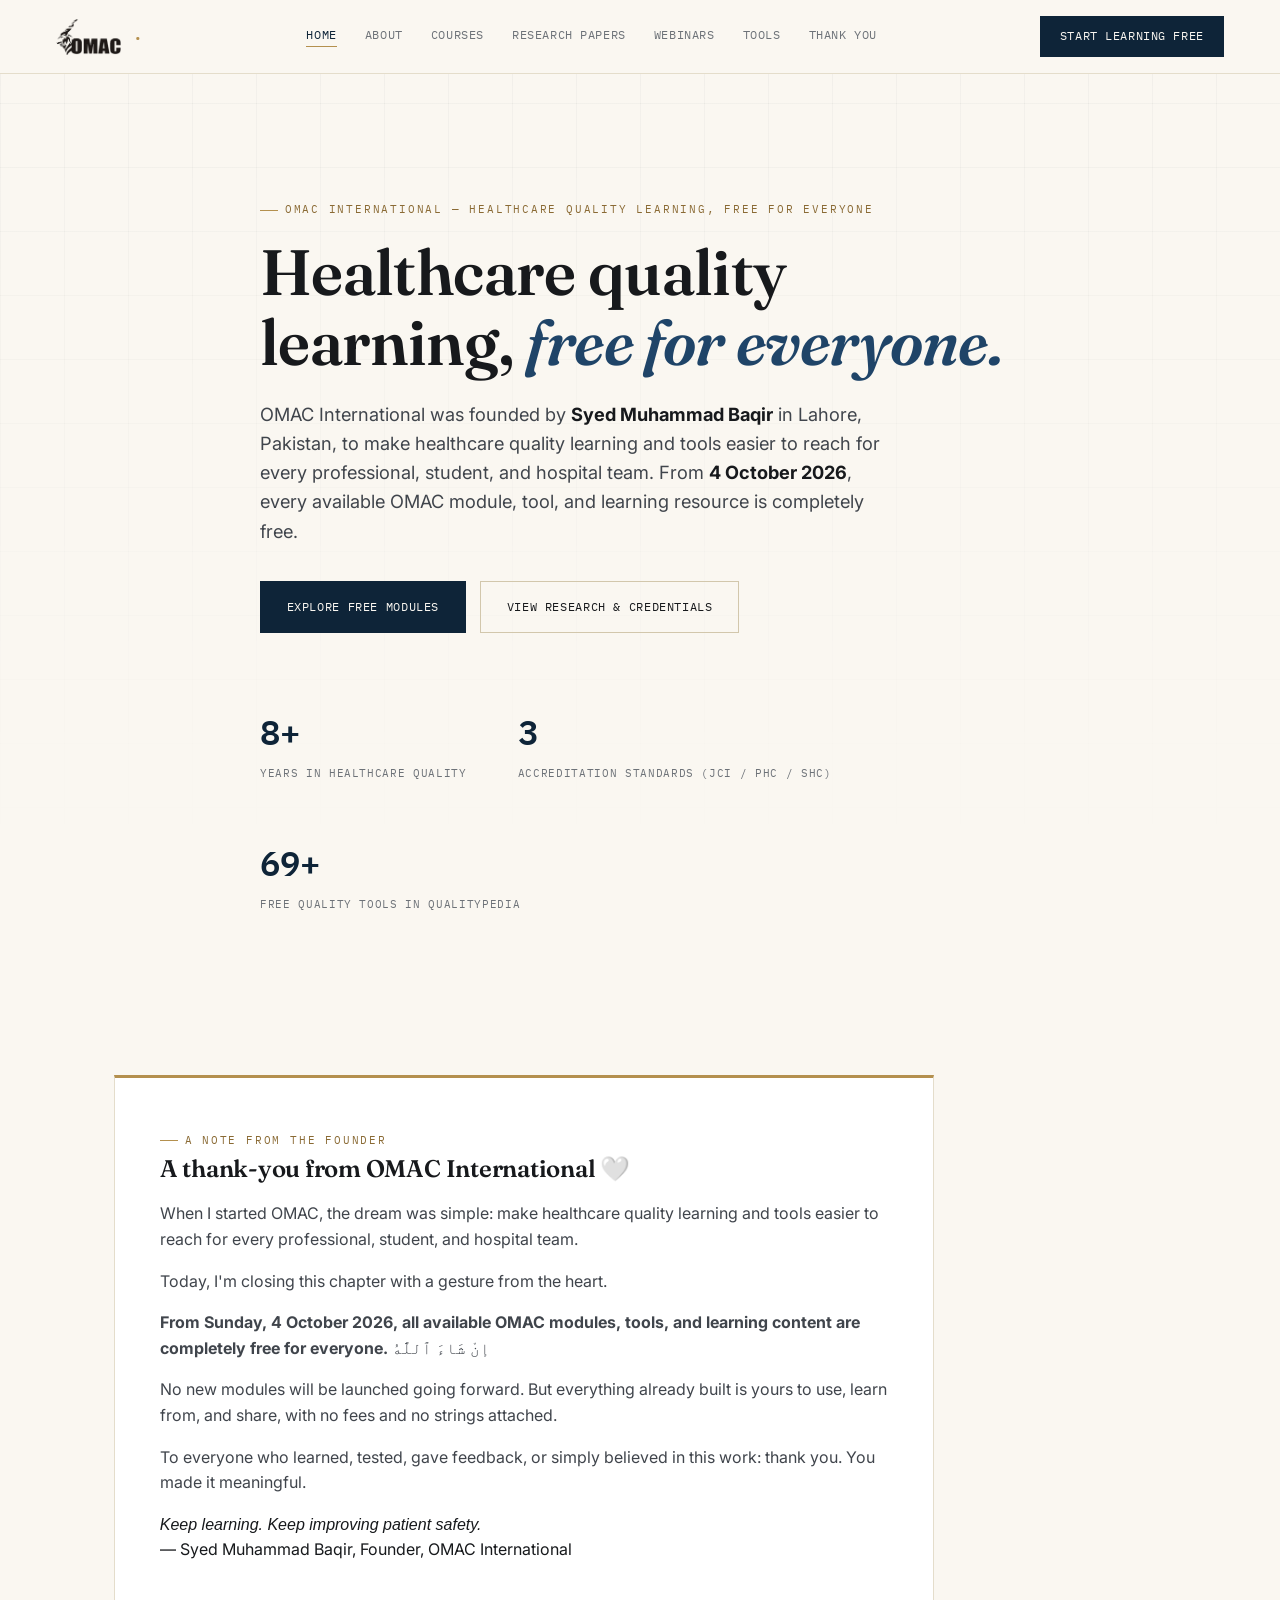
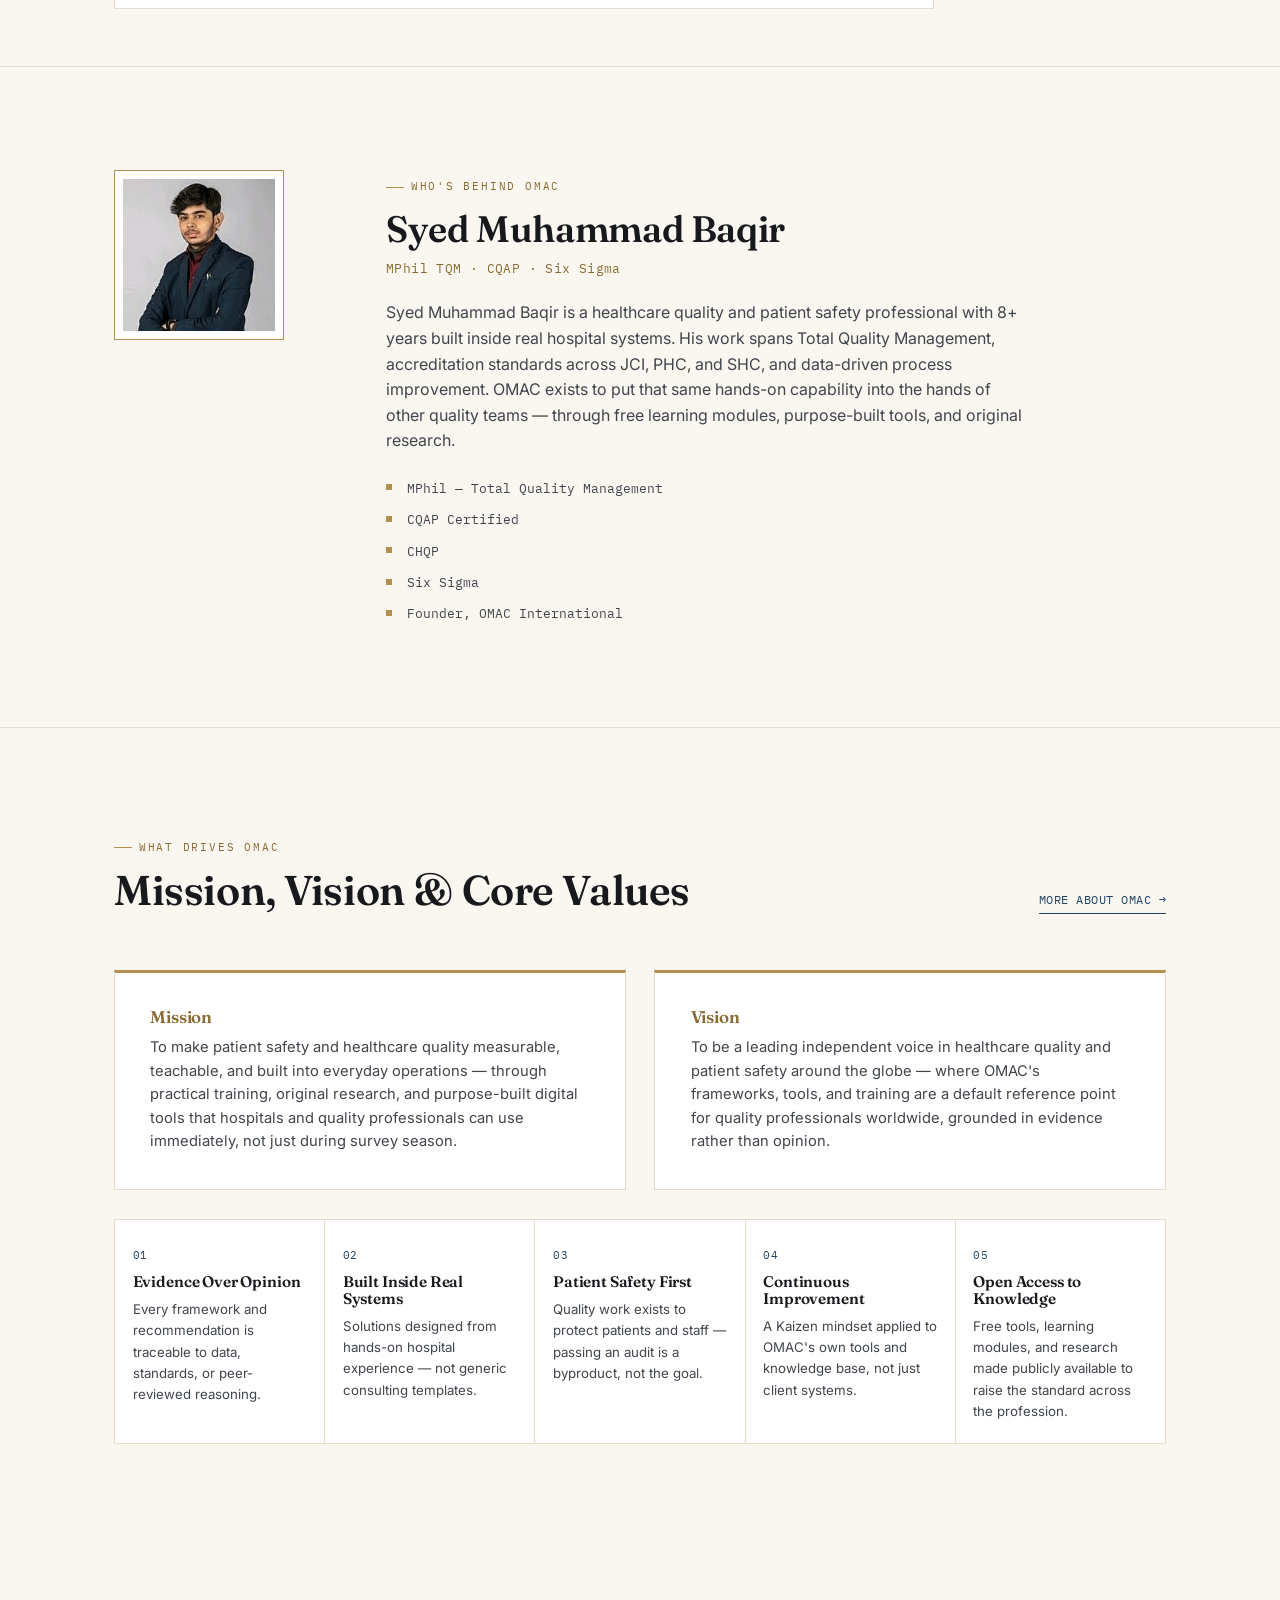
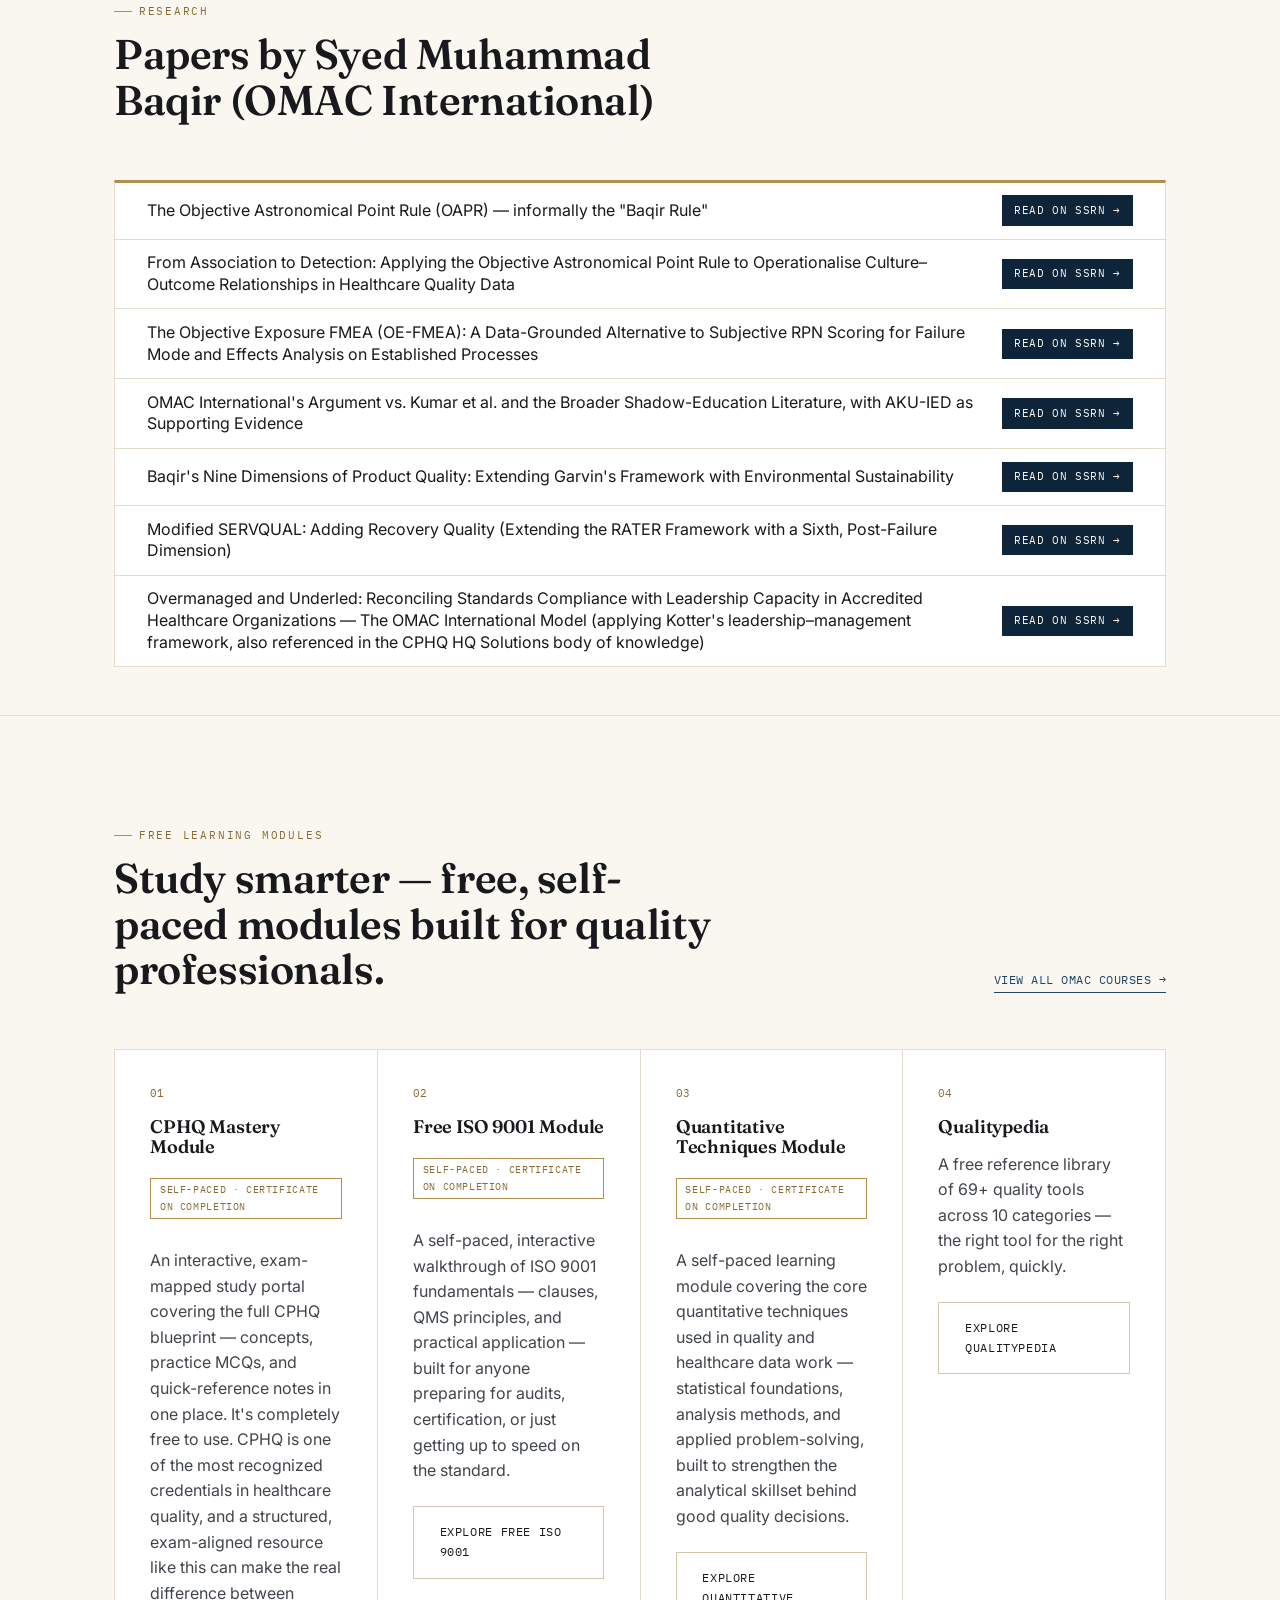
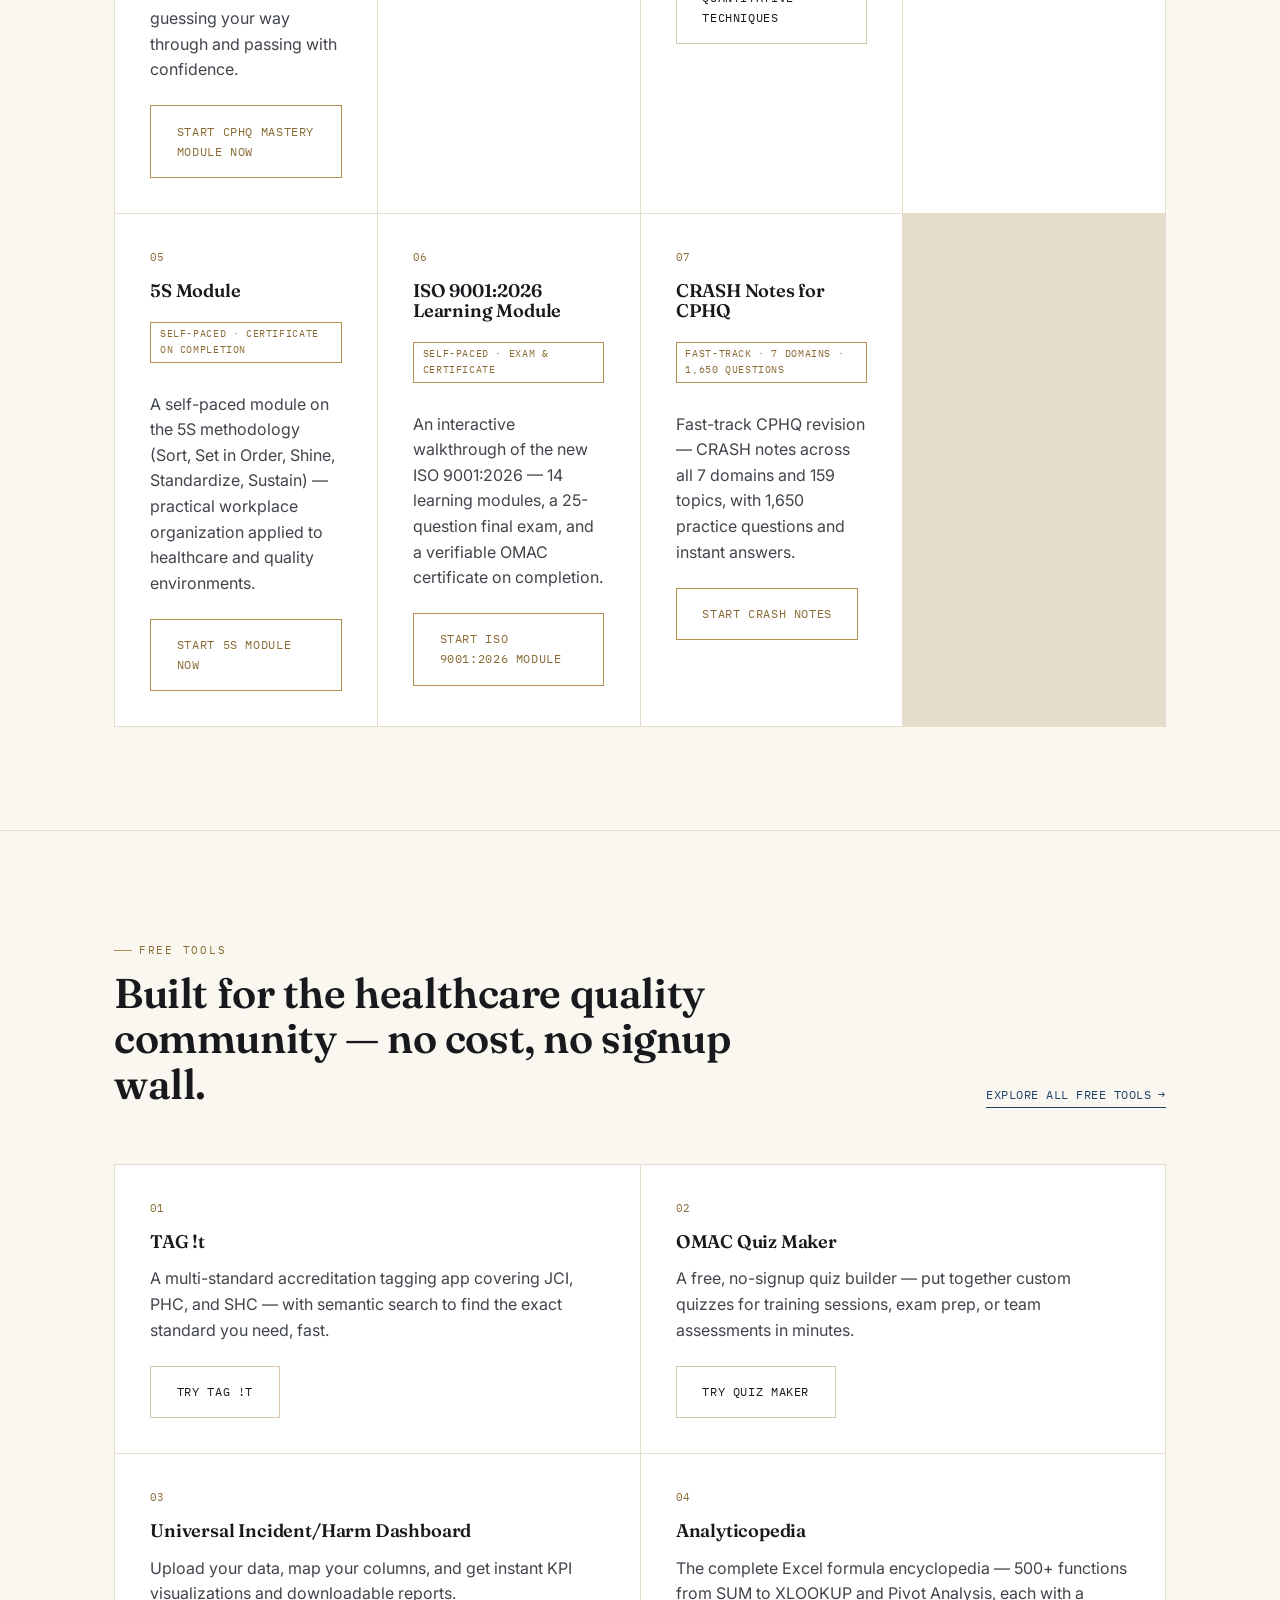
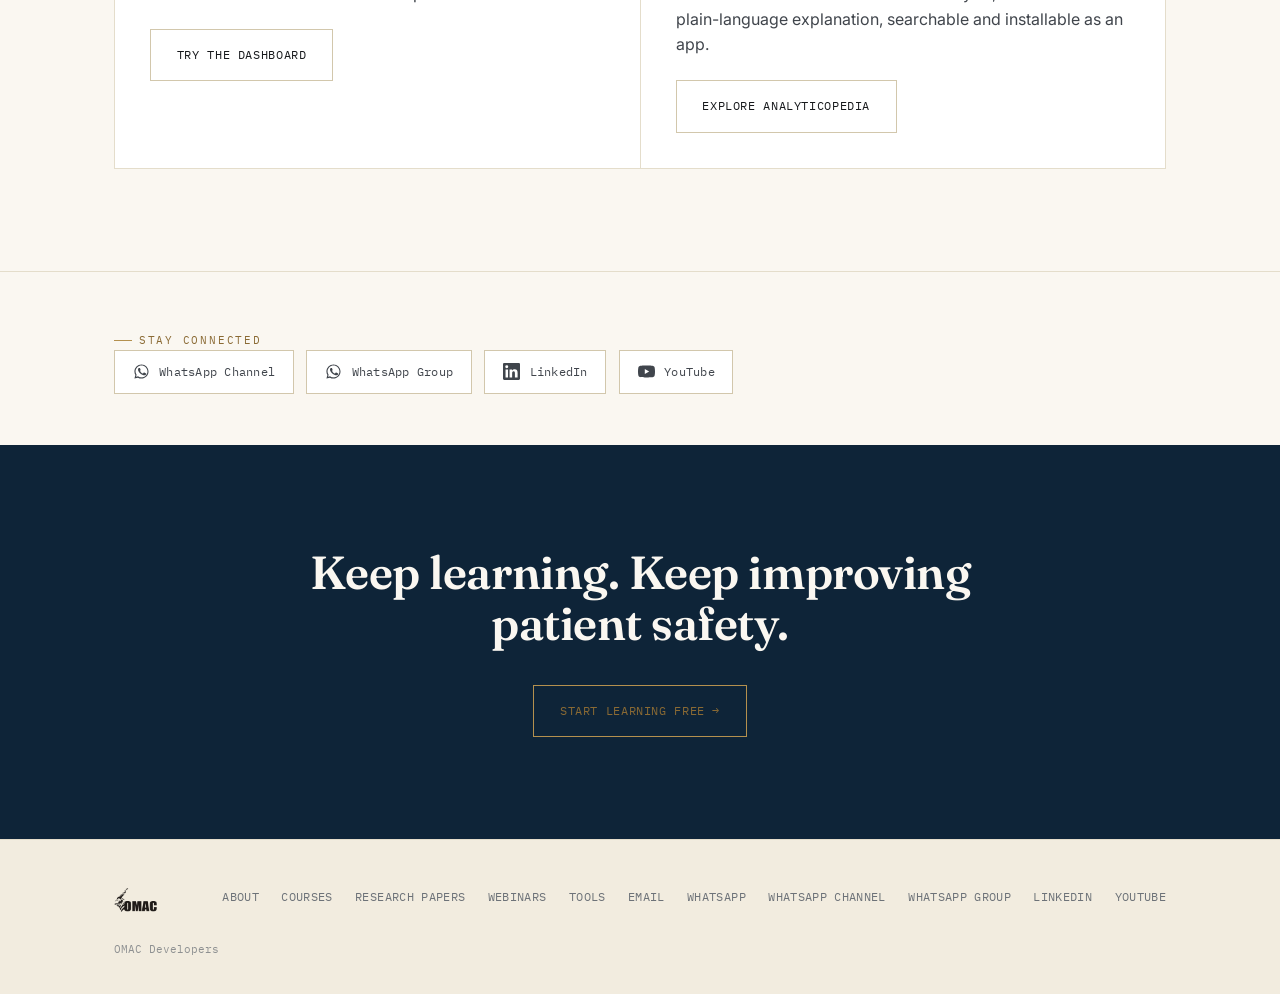
==== commit 35671ec8: "Add files via upload" ====
--- a/index.html
+++ b/index.html
@@ -7,7 +7,7 @@
 <meta name="msvalidate.01" content="EC8A3DC12270B2D11F73D232D1E9F7B7" />
 <title>OMAC International | Free Healthcare Quality Learning Modules &amp; Tools — S M Baqir</title>
 <meta name="description" content="OMAC International — free healthcare quality learning modules, tools, and research by Syed Muhammad Baqir (S M Baqir), Lahore, Pakistan. All modules and tools are free for everyone from 4 October 2026.">
-<meta name="keywords" content="S M Baqir, Syed Muhammad Baqir, Baqir, OMAC, OMAC International, OMAC by S M Baqir, OMAC Developers, Quality Guru, Top Quality Guru, Modern Quality Guru, Quality Guru Pakistan, CPHQ Expert, Top CPHQ Expert, Best Quality Professional, Top Quality Professional, healthcare quality Pakistan, healthcare intelligence, Total Quality Management, TQM, CQAP, CPHQ, CPHQ preparation, Six Sigma Black Belt, JCI accreditation, ISO 9001, PIQC, free CPHQ module, free ISO 9001 module, free quality tools, Qualitypedia, Analyticopedia, OAPR, Objective Astronomical Point Rule, Baqir's Rule, Baqir Rule, SSRN Baqir, Healthcare Quality Researcher Pakistan, Kotter Overmanaged Underled">
+<meta name="keywords" content="S M Baqir, Syed Muhammad Baqir, Baqir, OMAC, OMAC International, OMAC by S M Baqir, OMAC Developers, Quality Guru, Top Quality Guru, Modern Quality Guru, Quality Guru Pakistan, CPHQ Expert, Top CPHQ Expert, CPHQ Trainer, TOP CPHQ Trainer, TOP Healthcare Quality Professional, Best Quality Professional, Top Quality Professional, healthcare quality Pakistan, healthcare intelligence, Total Quality Management, TQM, CQAP, CPHQ, CPHQ preparation, Six Sigma Black Belt, JCI accreditation, ISO 9001, PIQC, free CPHQ module, free ISO 9001 module, free quality tools, Qualitypedia, Analyticopedia, OAPR, Objective Astronomical Point Rule, Baqir's Rule, Baqir Rule, SSRN Baqir, Healthcare Quality Researcher Pakistan, Kotter Overmanaged Underled">
 <meta name="author" content="Syed Muhammad Baqir">
 <link rel="canonical" href="https://syedbaqir291-debug.github.io/OMAC/">
 
@@ -512,6 +512,20 @@
           <p>A self-paced module on the 5S methodology (Sort, Set in Order, Shine, Standardize, Sustain) — practical workplace organization applied to healthcare and quality environments.</p>
           <a href="https://5s-module-omac.vercel.app/" target="_blank" rel="noopener" class="btn btn-gold">Start 5S Module Now</a>
         </div>
+        <div class="tool-card">
+          <span class="tool-index">06</span>
+          <h3>ISO 9001:2026 Learning Module</h3>
+          <span class="module-badge">Self-Paced · Exam &amp; Certificate</span>
+          <p>An interactive walkthrough of the new ISO 9001:2026 — 14 learning modules, a 25-question final exam, and a verifiable OMAC certificate on completion.</p>
+          <a href="https://learning-module-9001-2026.vercel.app/" target="_blank" rel="noopener" class="btn btn-gold">Start ISO 9001:2026 Module</a>
+        </div>
+        <div class="tool-card">
+          <span class="tool-index">07</span>
+          <h3>CRASH Notes for CPHQ</h3>
+          <span class="module-badge">Fast-Track · 7 Domains · 1,650 Questions</span>
+          <p>Fast-track CPHQ revision — CRASH notes across all 7 domains and 159 topics, with 1,650 practice questions and instant answers.</p>
+          <a href="https://cphq-crash-preparation.vercel.app/" target="_blank" rel="noopener" class="btn btn-gold">Start CRASH Notes</a>
+        </div>
       </div>
     </div>
   </section>
@@ -527,7 +541,7 @@
         <a href="tools.html" class="panel-link">Explore All Free Tools →</a>
       </div>
 
-      <div class="card-grid cols-3" data-reveal>
+      <div class="card-grid cols-2" data-reveal>
         <div class="tool-card">
           <span class="tool-index">01</span>
           <h3>TAG !t</h3>
@@ -545,6 +559,12 @@
           <h3>Universal Incident/Harm Dashboard</h3>
           <p>Upload your data, map your columns, and get instant KPI visualizations and downloadable reports.</p>
           <a href="https://syedbaqir291-debug.github.io/Incident-Dashboard/" target="_blank" rel="noopener" class="btn btn-ghost">Try the Dashboard</a>
+        </div>
+        <div class="tool-card">
+          <span class="tool-index">04</span>
+          <h3>Analyticopedia</h3>
+          <p>The complete Excel formula encyclopedia — 500+ functions from SUM to XLOOKUP and Pivot Analysis, each with a plain-language explanation, searchable and installable as an app.</p>
+          <a href="https://analyticopedia-omac.vercel.app/" target="_blank" rel="noopener" class="btn btn-ghost">Explore Analyticopedia</a>
         </div>
       </div>
     </div>
@@ -593,7 +613,7 @@
         <a href="https://youtube.com/@syed-muhammad-baqir?si=8lJSC3jI-buDQ4jl" target="_blank" rel="noopener">YouTube</a>
       </div>
     </div>
-    <div class="footer-meta">OMAC Developers <span class="sr-only">#JCI #CPHQ #HealthcareQuality #SixSigma #Syed_Muhammad_Baqir #DataAnalytics #HealthcareIntelligence #QualityGuru #QualityGuruPakistan #TopQualityGuru #ModernQualityGuru #CPHQExpert #TopCPHQExpert</span></div>
+    <div class="footer-meta">OMAC Developers <span class="sr-only">#JCI #CPHQ #HealthcareQuality #SixSigma #Syed_Muhammad_Baqir #DataAnalytics #HealthcareIntelligence #QualityGuru #QualityGuruPakistan #TopQualityGuru #ModernQualityGuru #CPHQExpert #TopCPHQExpert #CPHQTrainer #TopCPHQTrainer #TopHealthcareQualityProfessional CPHQ Trainer, TOP CPHQ Trainer, TOP Healthcare Quality Professional</span></div>
   </div>
 </footer>
 
